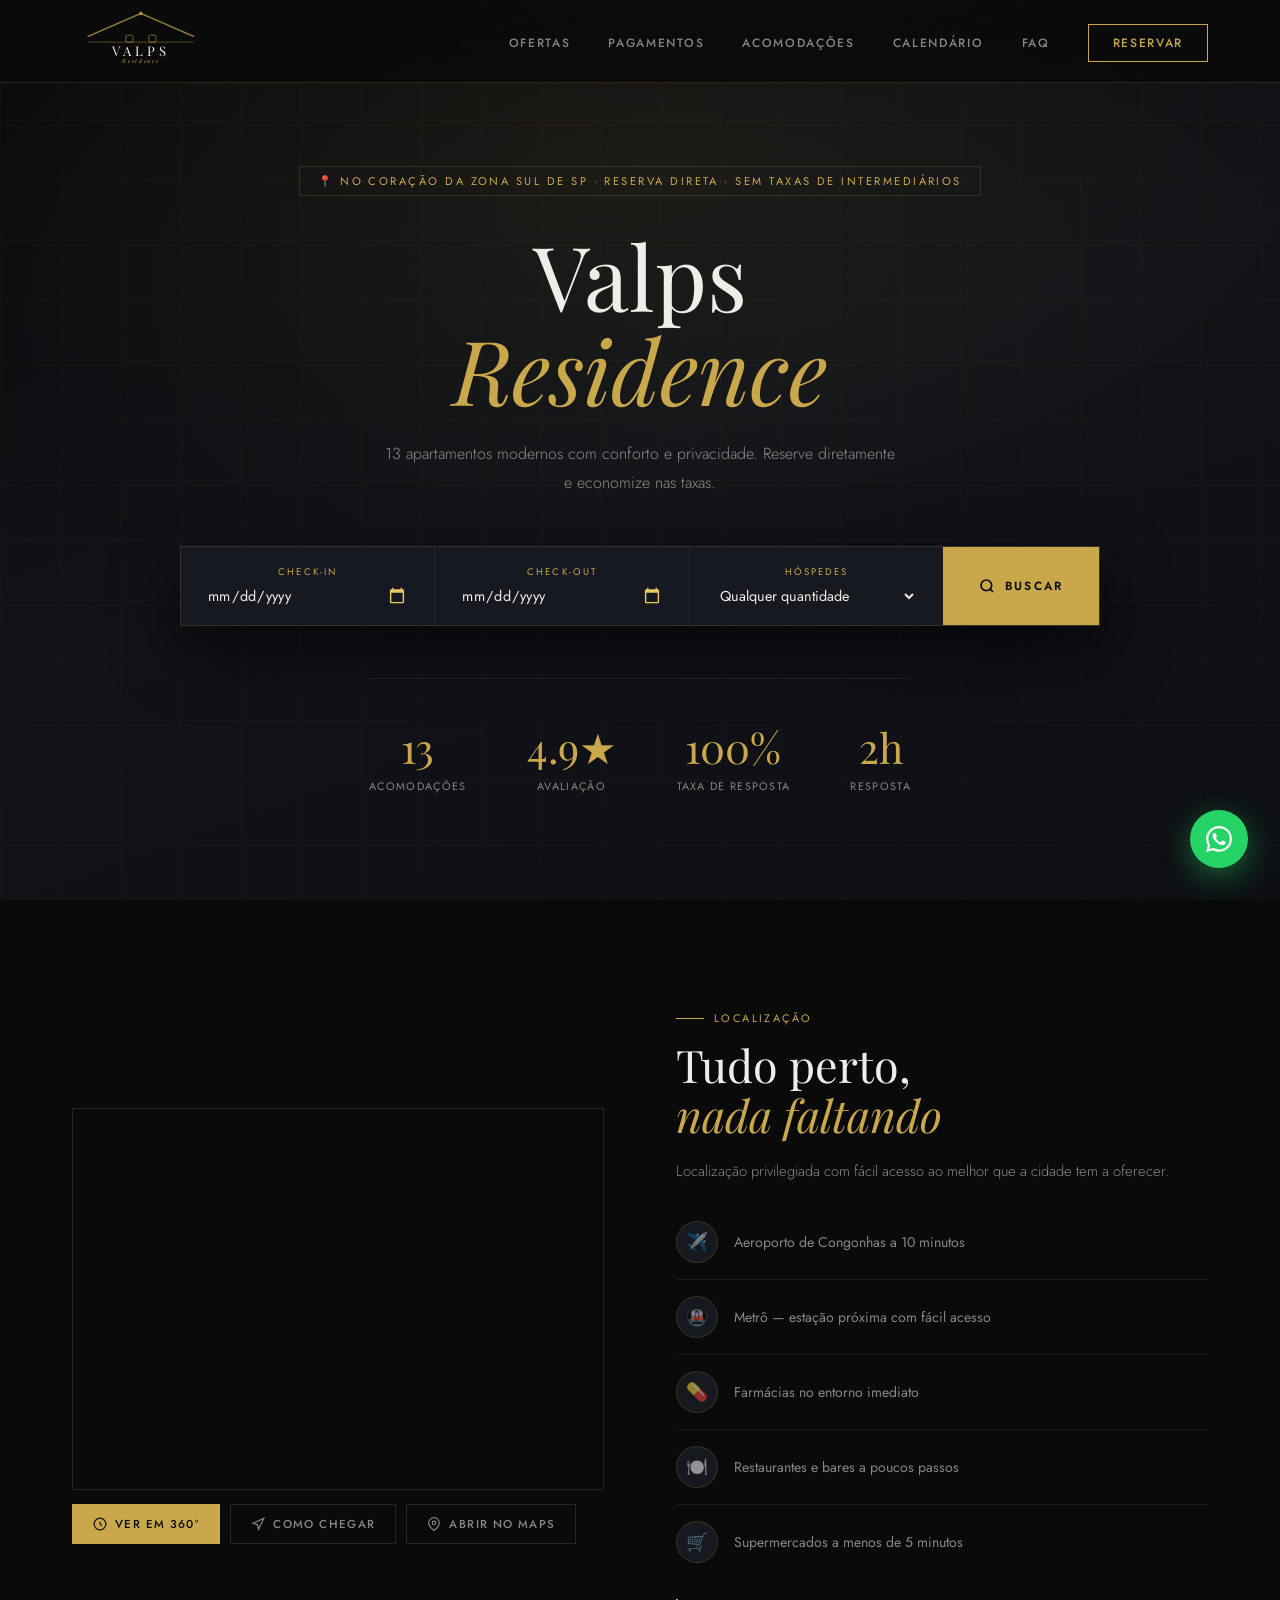
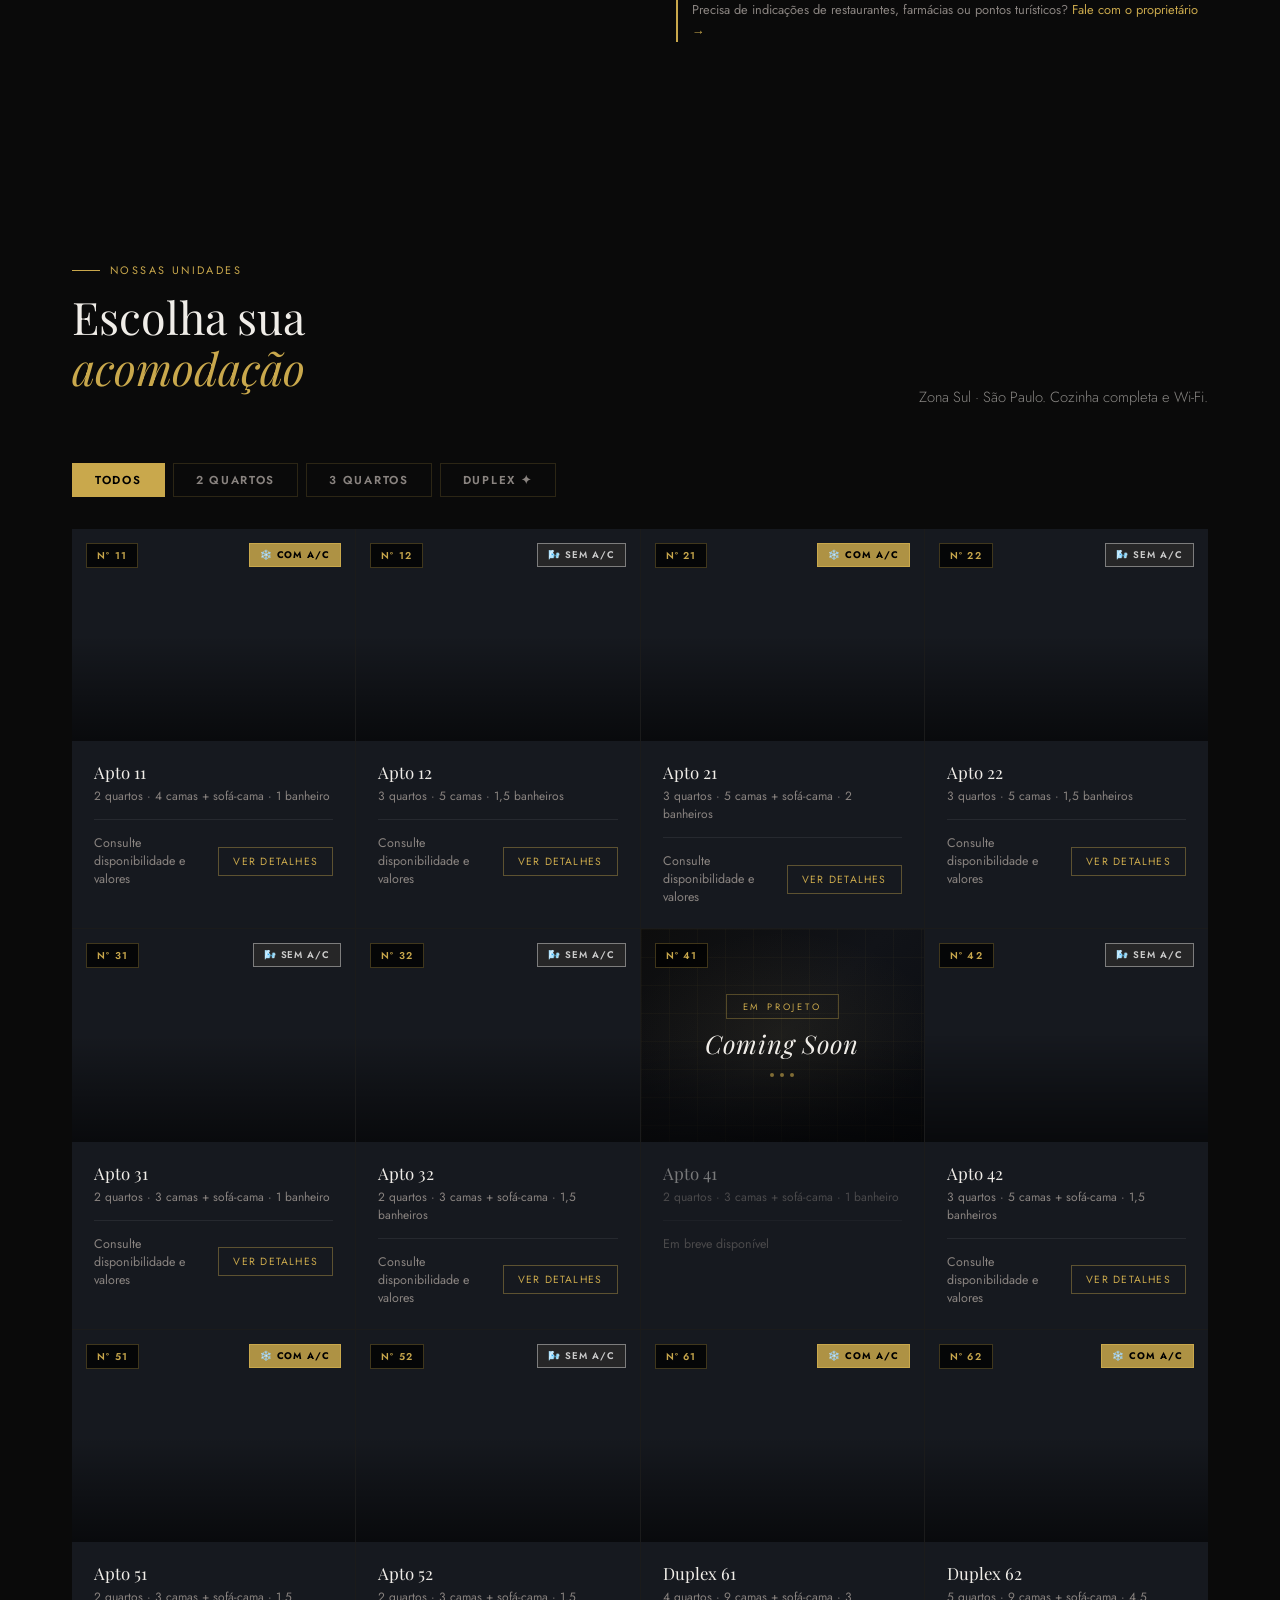
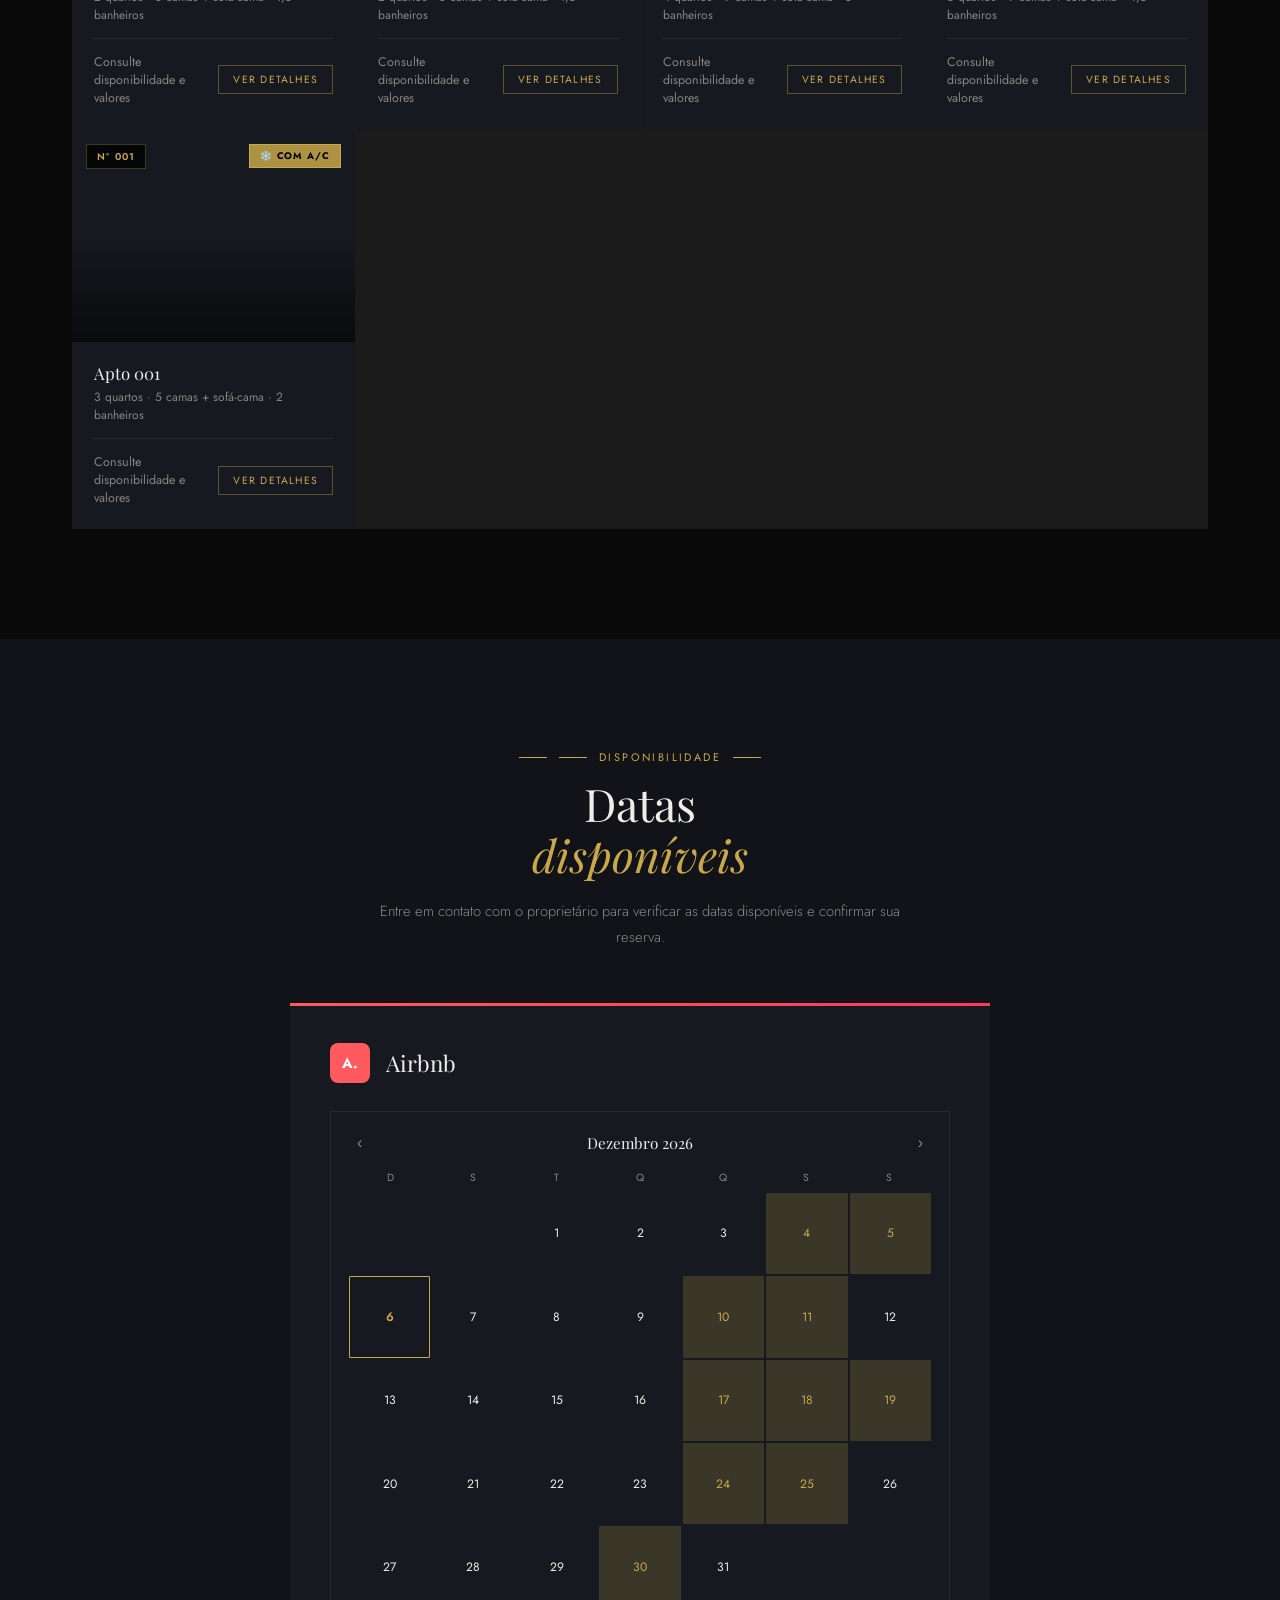
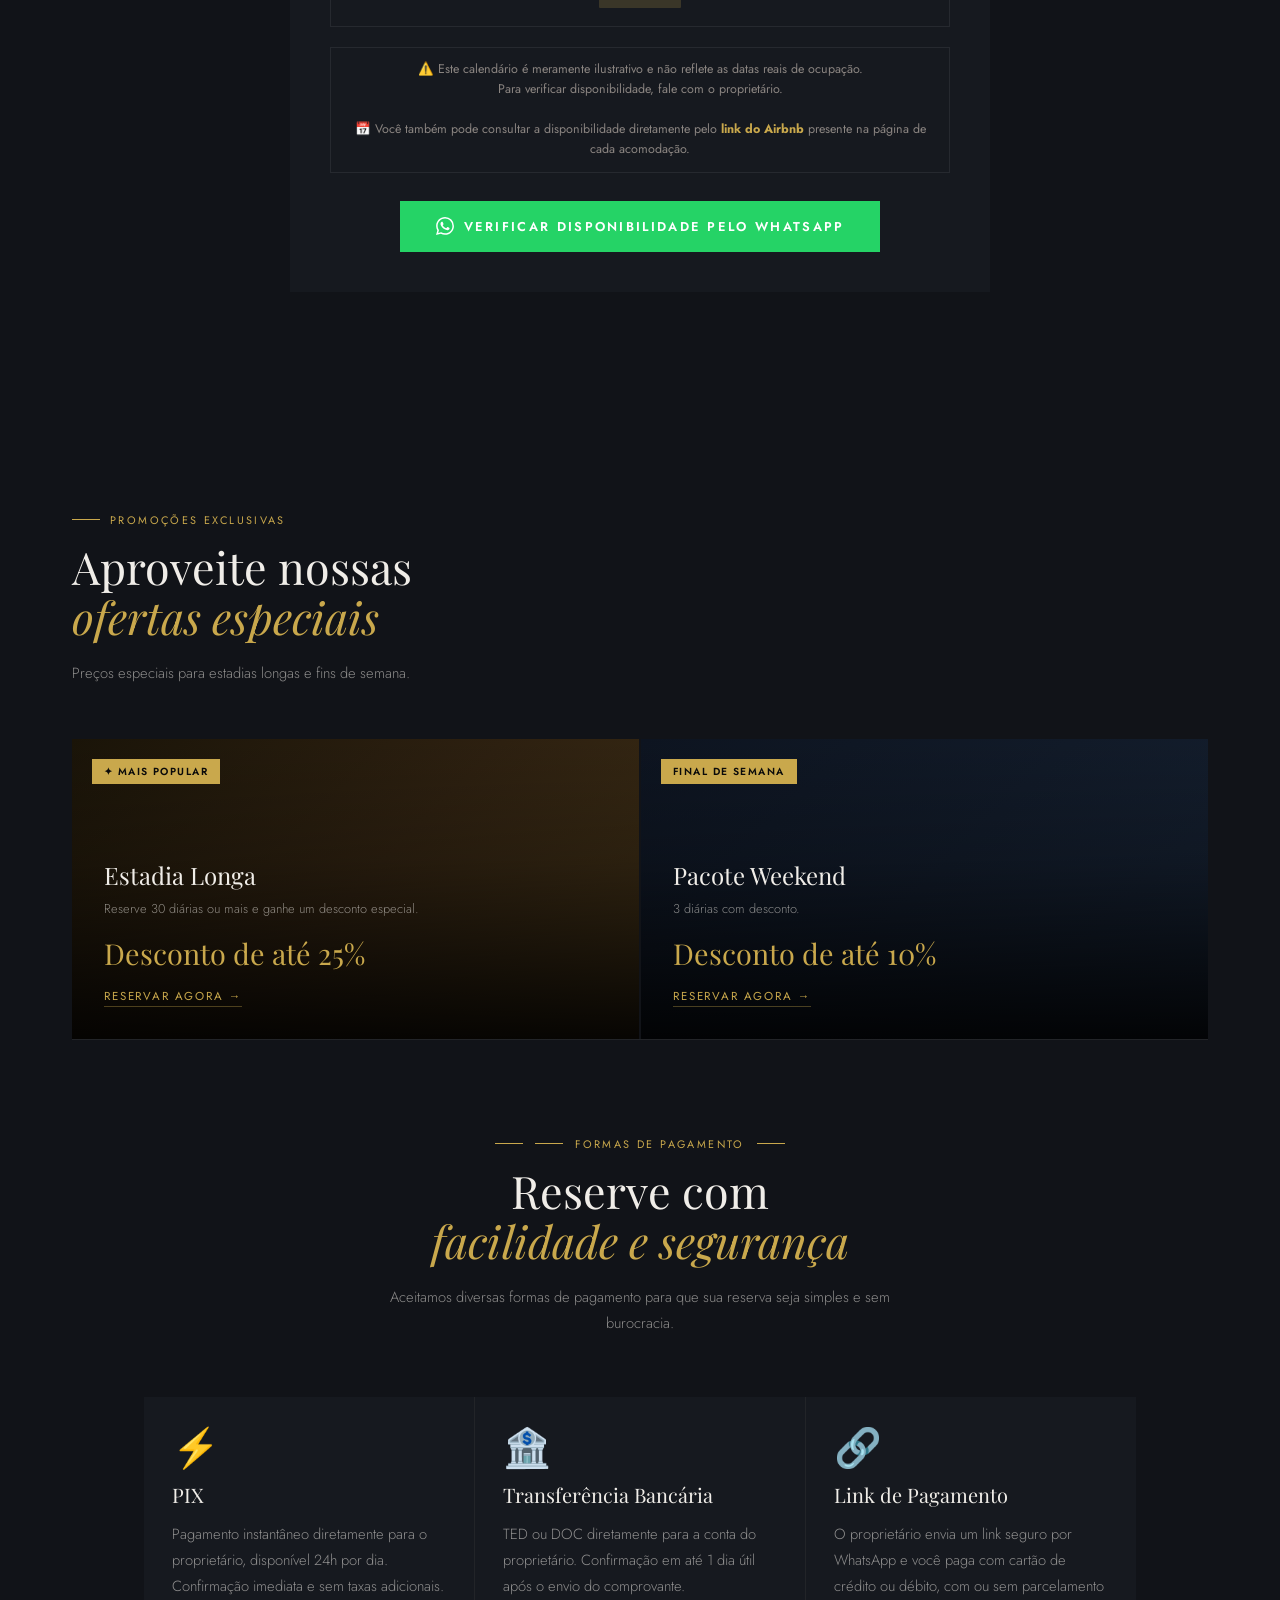
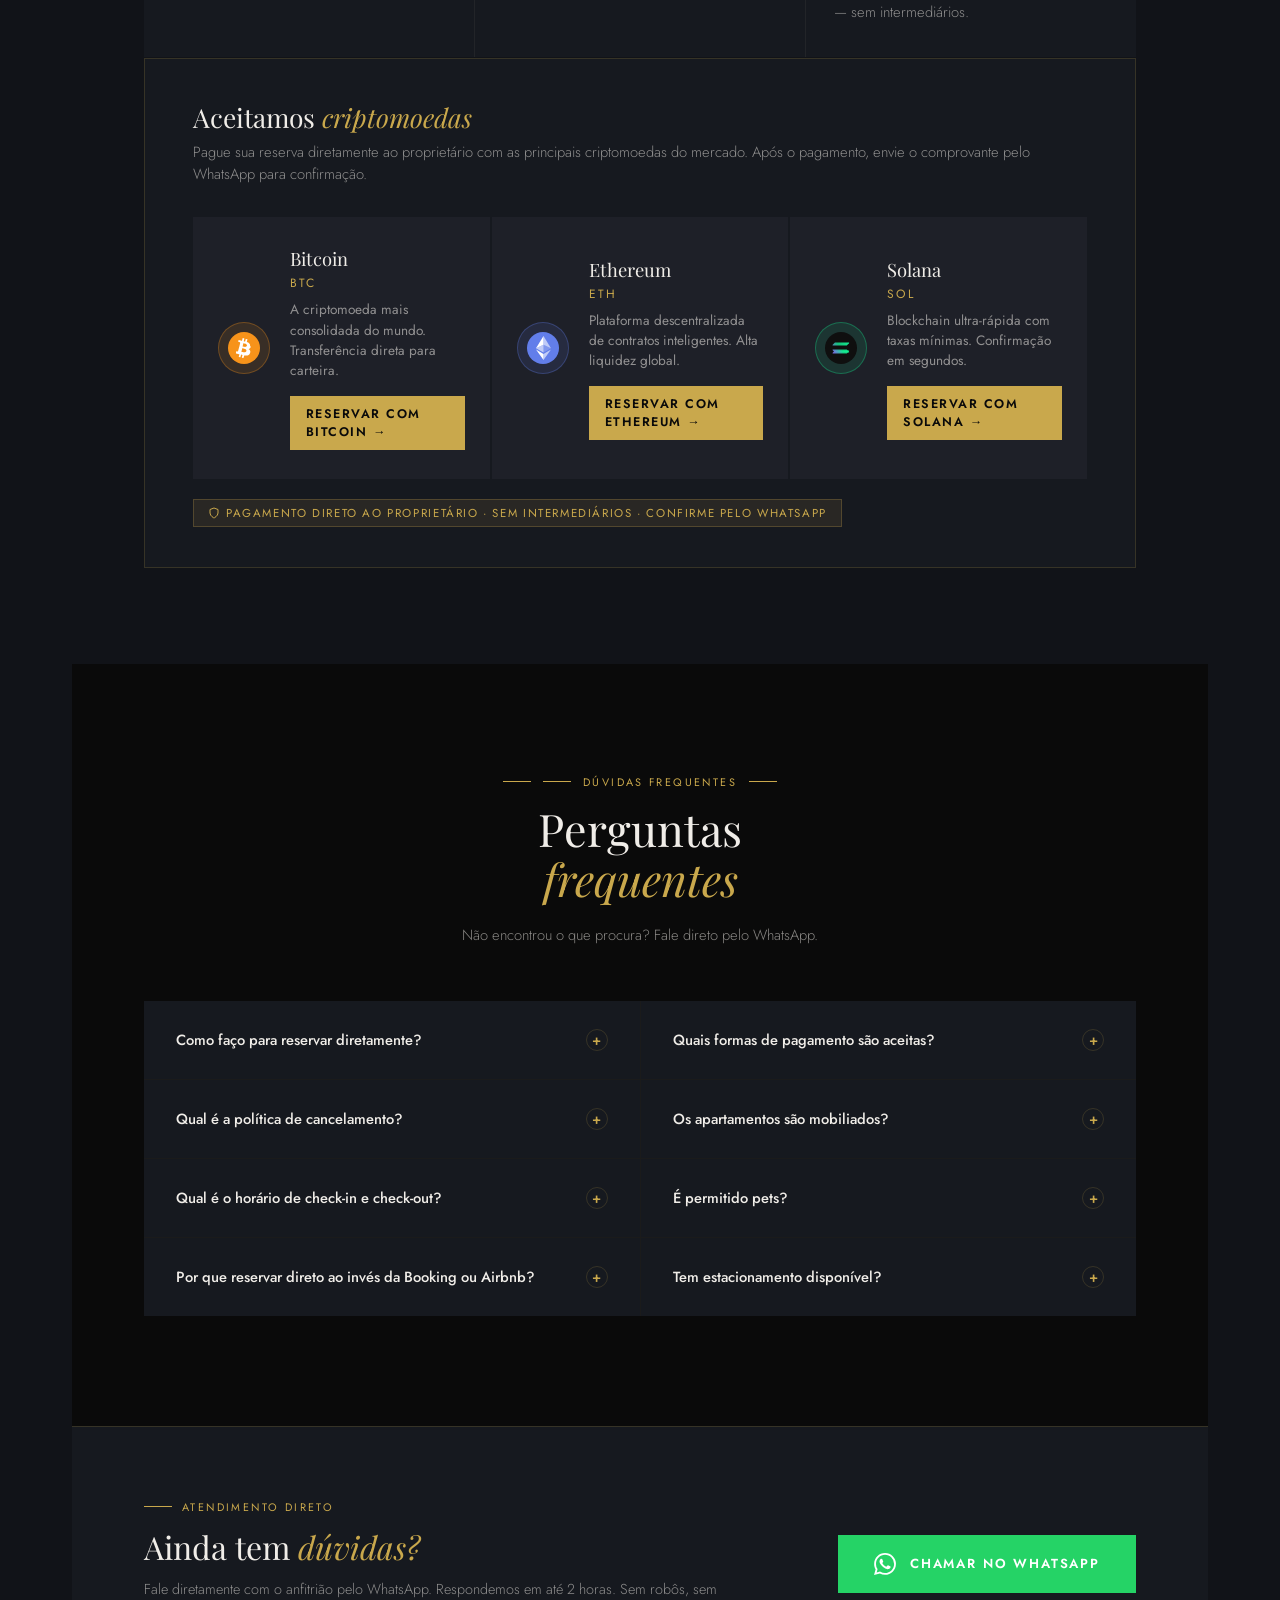
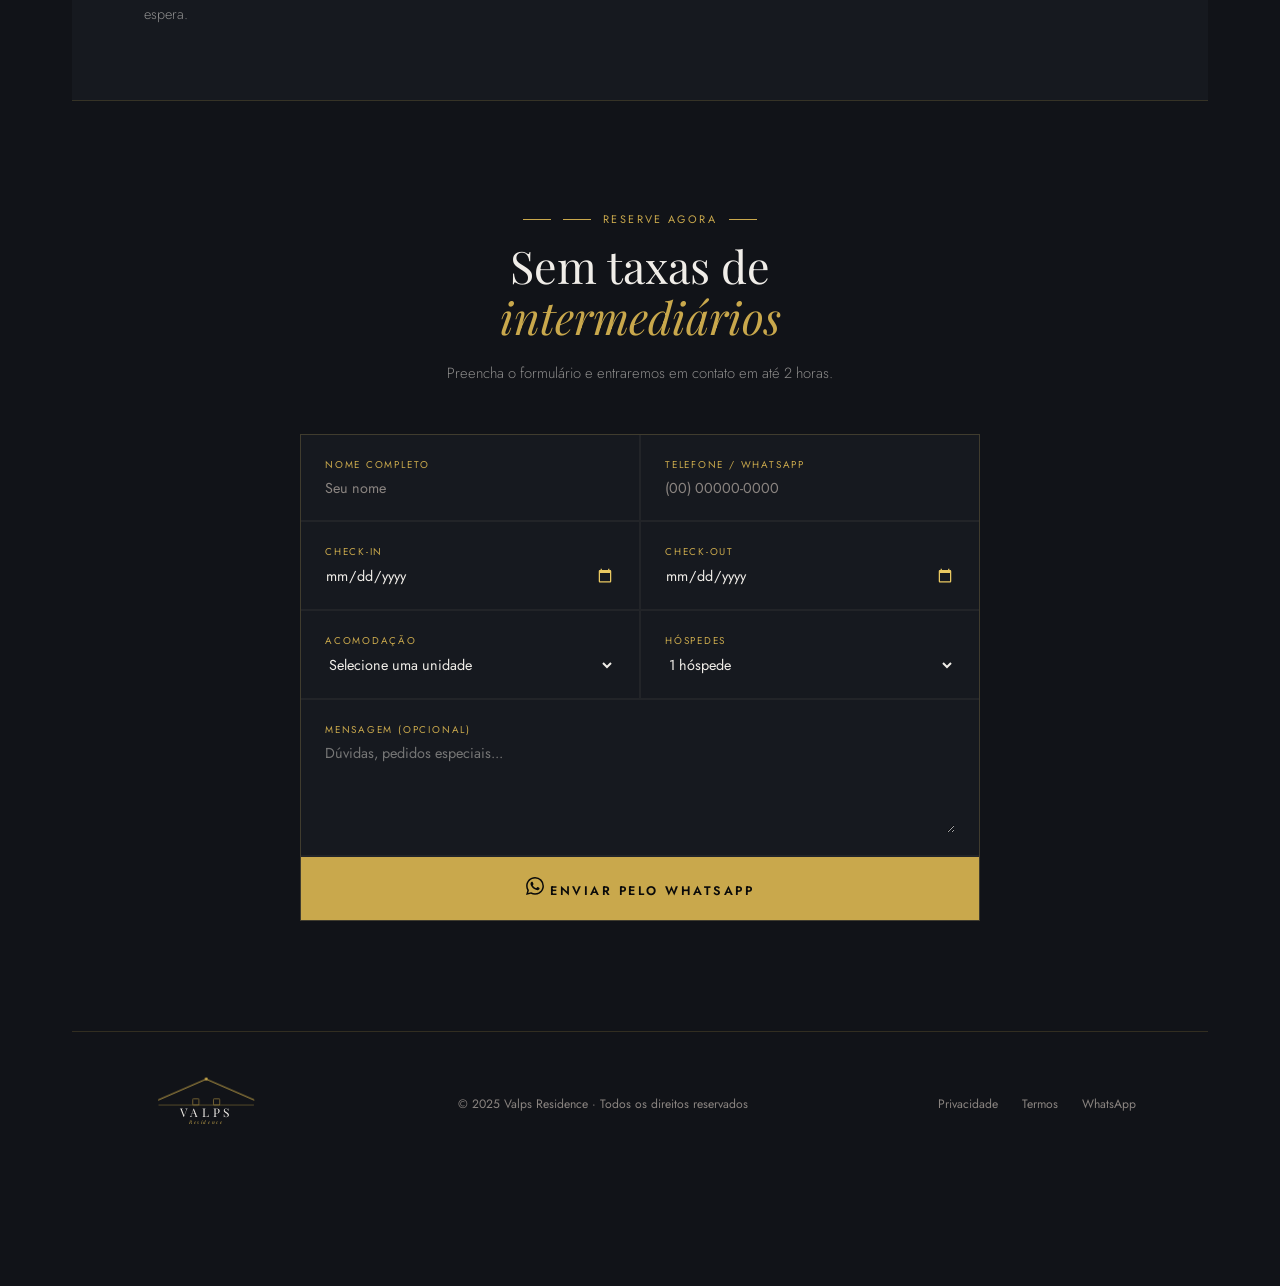
==== index.html @ a24cb66a "meios de pagamentos e cripto" ====
<!DOCTYPE html>
<html lang="pt-BR">
<head>
<meta charset="UTF-8">
<meta name="viewport" content="width=device-width, initial-scale=1.0">
<title>Valps Residence</title>
<link href="https://fonts.googleapis.com/css2?family=Playfair+Display:ital,wght@0,400;0,500;0,700;1,400;1,500&family=Jost:wght@300;400;500;600&display=swap" rel="stylesheet">
<link rel="stylesheet" href="style.css">
<style id="logo-anim">
@keyframes logoReveal {
  0%   { opacity:0; transform:translateY(-12px) scale(0.92); }
  65%  { opacity:1; transform:translateY(3px)   scale(1.01); }
  100% { opacity:1; transform:translateY(0)     scale(1);    }
}
@keyframes logoLineGrow {
  0%   { stroke-dashoffset:500; opacity:0; }
  20%  { opacity:1; }
  100% { stroke-dashoffset:0;   opacity:1; }
}
@keyframes logoFadeUp {
  0%   { opacity:0; transform:translateY(9px); }
  100% { opacity:1; transform:translateY(0);   }
}
.logo-svg-wrap {
  display:inline-flex;
  align-items:center;
  text-decoration:none;
  cursor:pointer;
  animation: logoReveal 0.85s cubic-bezier(0.22,1,0.36,1) both;
}
.logo-svg-wrap .logo-roof {
  animation: logoReveal 0.75s cubic-bezier(0.22,1,0.36,1) 0.08s both;
}
.logo-svg-wrap .logo-line {
  stroke-dasharray:500;
  animation: logoLineGrow 1s cubic-bezier(0.22,1,0.36,1) 0.22s both;
}
.logo-svg-wrap .logo-win {
  animation: logoFadeUp 0.55s ease 0.48s both;
}
.logo-svg-wrap .logo-text-main {
  animation: logoFadeUp 0.65s ease 0.55s both;
}
.logo-svg-wrap .logo-text-sub {
  animation: logoFadeUp 0.65s ease 0.72s both;
}
</style>

</head>
<body>

<!-- WA FLOAT -->
<a href="https://wa.me/5585999696377?text=Olá! Vim pelo site e gostaria de tirar dúvidas sobre o Valps Residence." class="wa-float" target="_blank">
  <svg width="26" height="26" viewBox="0 0 24 24" fill="white"><path d="M17.472 14.382c-.297-.149-1.758-.867-2.03-.967-.273-.099-.471-.148-.67.15-.197.297-.767.966-.94 1.164-.173.199-.347.223-.644.075-.297-.15-1.255-.463-2.39-1.475-.883-.788-1.48-1.761-1.653-2.059-.173-.297-.018-.458.13-.606.134-.133.298-.347.446-.52.149-.174.198-.298.298-.497.099-.198.05-.371-.025-.52-.075-.149-.669-1.612-.916-2.207-.242-.579-.487-.5-.669-.51-.173-.008-.371-.01-.57-.01-.198 0-.52.074-.792.372-.272.297-1.04 1.016-1.04 2.479 0 1.462 1.065 2.875 1.213 3.074.149.198 2.096 3.2 5.077 4.487.709.306 1.262.489 1.694.625.712.227 1.36.195 1.871.118.571-.085 1.758-.719 2.006-1.413.248-.694.248-1.289.173-1.413-.074-.124-.272-.198-.57-.347m-5.421 7.403h-.004a9.87 9.87 0 01-5.031-1.378l-.361-.214-3.741.982.998-3.648-.235-.374a9.86 9.86 0 01-1.51-5.26c.001-5.45 4.436-9.884 9.888-9.884 2.64 0 5.122 1.03 6.988 2.898a9.825 9.825 0 012.893 6.994c-.003 5.45-4.437 9.884-9.885 9.884m8.413-18.297A11.815 11.815 0 0012.05 0C5.495 0 .16 5.335.157 11.892c0 2.096.547 4.142 1.588 5.945L.057 24l6.305-1.654a11.882 11.882 0 005.683 1.448h.005c6.554 0 11.89-5.335 11.893-11.893a11.821 11.821 0 00-3.48-8.413z"/></svg>
</a>

<!-- NAVBAR -->
<nav id="navbar">
  <a class="logo-svg-wrap" onclick="goHome()">
  <svg viewBox="0 0 240 108" height="62" xmlns="http://www.w3.org/2000/svg" style="display:block;shape-rendering:geometricPrecision;text-rendering:optimizeLegibility;overflow:visible;">
    <path class="logo-roof" d="M28,46 L120,6 L212,46" fill="none" stroke="#C9A84C" stroke-width="1.8" stroke-linecap="round" stroke-linejoin="round"/>
    <circle class="logo-roof" cx="120" cy="6" r="2.8" fill="#C9A84C"/>
    <rect class="logo-win" x="94"  y="44" width="12" height="12" rx="1.5" fill="none" stroke="#C9A84C" stroke-width="1"/>
    <rect class="logo-win" x="134" y="44" width="12" height="12" rx="1.5" fill="none" stroke="#C9A84C" stroke-width="1"/>
    <line class="logo-line" x1="28" y1="56" x2="212" y2="56" stroke="#C9A84C" stroke-width="0.7"/>
    <text class="logo-text-main" x="120" y="80" text-anchor="middle" font-family="'Playfair Display',Georgia,serif" font-size="23" font-weight="400" fill="#F0EDE8" letter-spacing="7">VALPS</text>
    <text class="logo-text-sub" x="120" y="93" text-anchor="middle" font-family="'Playfair Display',Georgia,serif" font-size="9.5" font-style="italic" fill="#C9A84C" letter-spacing="3">Residence</text>
  </svg>
</a>
  <ul>
    <li><a onclick="goHome();scrollToSection('ofertas')">Ofertas</a></li>
    <li><a onclick="goHome();scrollToSection('pagamentos')">Pagamentos</a></li>
    <li><a onclick="goHome();scrollToSection('acomodacoes')">Acomodações</a></li>
    <li><a onclick="goHome();scrollToSection('calendario')">Calendário</a></li>
    <li><a onclick="goHome();scrollToSection('faq')">FAQ</a></li>
    <li><a onclick="goHome();scrollToSection('contato')" class="btn-nav">Reservar</a></li>
  </ul>
</nav>

<!-- ═══════════════════════════════════
     HOME PAGE
═══════════════════════════════════ -->
<div id="page-home" class="page active">

  <!-- HERO -->
  <section id="hero">
    <div class="hero-bg"></div>
    <div class="hero-content">
      <div class="hero-badge">📍 No coração da Zona Sul de SP · Reserva direta · Sem taxas de intermediários</div>
      <h1 class="hero-title">Valps<br><em>Residence</em></h1>
      <p class="hero-sub">13 apartamentos modernos com conforto e privacidade. Reserve diretamente e economize nas taxas.</p>
    </div>
    <div class="search-bar">
      <div class="search-field date-hint" style="position:relative;">
        <span class="search-label">Check-in</span>
        <input type="date" id="s-checkin" placeholder="Selecione a data">
      </div>
      <div class="search-field date-hint" style="position:relative;">
        <span class="search-label">Check-out</span>
        <input type="date" id="s-checkout" placeholder="Selecione a data">
      </div>
      <div class="search-field" style="border-right:none">
        <span class="search-label">Hóspedes</span>
        <select id="s-guests">
          <option value="">Qualquer quantidade</option>
          <option value="1">1 hóspede</option>
          <option value="2">2 hóspedes</option>
          <option value="3">3 hóspedes</option>
          <option value="4">4 hóspedes</option>
          <option value="5">5 hóspedes</option>
          <option value="6">6 hóspedes</option>
          <option value="7">7 hóspedes</option>
          <option value="8">8 hóspedes</option>
          <option value="9">9 hóspedes</option>
          <option value="10">10 hóspedes</option>
          <option value="11">11 hóspedes</option>
          <option value="12">12 hóspedes</option>
          <option value="13">13 hóspedes</option>
          <option value="14">14 hóspedes</option>
        </select>
      </div>
      <button class="search-btn" onclick="doSearch()">
        <svg width="16" height="16" fill="none" viewBox="0 0 24 24" stroke="currentColor" stroke-width="2.5"><circle cx="11" cy="11" r="8"/><line x1="21" y1="21" x2="16.65" y2="16.65"/></svg>
        <span>Buscar</span>
      </button>
    </div>
    <div class="hero-stats">
      <div><div class="stat-num">13</div><div class="stat-label">Acomodações</div></div>
      <div><div class="stat-num">4.9★</div><div class="stat-label">Avaliação</div></div>
      <div><div class="stat-num">100%</div><div class="stat-label">Taxa de resposta</div></div>
      <div><div class="stat-num">2h</div><div class="stat-label">Resposta</div></div>
    </div>
  </section>

  <div id="resultados">
    <span class="result-text"><span>Exibindo</span> <strong id="result-count">13</strong> <span>acomodações disponíveis</span> <span id="result-dates"></span></span>
    <span class="result-clear" onclick="clearSearch()">✕ Limpar filtros</span>
  </div>

  <!-- LOCALIZAÇÃO -->
  <section id="localizacao">
    <div class="local-grid">
      <div class="reveal">
        <div class="map-container">
          <iframe
            src="https://www.google.com/maps?q=-23.616923,-46.679839&z=17&output=embed"
            allowfullscreen
            loading="lazy"
            referrerpolicy="no-referrer-when-downgrade"
            title="Localização Valps Residence">
          </iframe>
        </div>
        <div class="map-actions">
          <a href="https://maps.app.goo.gl/XikVgN2Us3NKyxiA8" target="_blank" class="map-action-btn primary">
            <svg width="14" height="14" fill="none" viewBox="0 0 24 24" stroke="currentColor" stroke-width="2"><circle cx="12" cy="12" r="10"/><path d="M12 8v4l3 3"/></svg>
            <span>Ver em 360°</span>
          </a>
          <a href="https://www.google.com/maps/dir/?api=1&destination=-23.616923,-46.679839" target="_blank" class="map-action-btn">
            <svg width="14" height="14" fill="none" viewBox="0 0 24 24" stroke="currentColor" stroke-width="2"><polygon points="3 11 22 2 13 21 11 13 3 11"/></svg>
            <span>Como chegar</span>
          </a>
          <a href="https://maps.app.goo.gl/XikVgN2Us3NKyxiA8" target="_blank" class="map-action-btn">
            <svg width="14" height="14" fill="none" viewBox="0 0 24 24" stroke="currentColor" stroke-width="2"><path d="M21 10c0 7-9 13-9 13s-9-6-9-13a9 9 0 0118 0z"/><circle cx="12" cy="10" r="3"/></svg>
            <span>Abrir no Maps</span>
          </a>
        </div>
      </div>
      <div class="reveal reveal-delay-2">
        <div class="sec-tag">Localização</div>
        <h2 class="sec-title"><span>Tudo perto,</span><br><em>nada faltando</em></h2>
        <p class="sec-sub">Localização privilegiada com fácil acesso ao melhor que a cidade tem a oferecer.</p>
        <ul class="features-list">
          <li><div class="feat-icon">✈️</div> Aeroporto de Congonhas a 10 minutos</li>
          <li><div class="feat-icon">🚇</div> Metrô — estação próxima com fácil acesso</li>
          <li><div class="feat-icon">💊</div> Farmácias no entorno imediato</li>
          <li><div class="feat-icon">🍽️</div> Restaurantes e bares a poucos passos</li>
          <li><div class="feat-icon">🛒</div> Supermercados a menos de 5 minutos</li>
        </ul>
        <p style="font-size:0.8rem;color:var(--text-muted);margin-top:20px;border-left:2px solid var(--gold);padding-left:14px;line-height:1.7;">
          Precisa de indicações de restaurantes, farmácias ou pontos turísticos?
          <a href="https://wa.me/5585999696377?text=Olá! Gostaria de indicações sobre a região." target="_blank" style="color:var(--gold);text-decoration:none;">Fale com o proprietário →</a>
        </p>
      </div>
    </div>
  </section>

  <!-- ACOMODAÇÕES -->
  <section id="acomodacoes">
    <div class="sec-header reveal">
      <div>
        <div class="sec-tag">Nossas unidades</div>
        <h2 class="sec-title"><span>Escolha sua</span><br><em>acomodação</em></h2>
      </div>
      <p class="sec-sub">Zona Sul · São Paulo. Cozinha completa e Wi-Fi.</p>
    </div>
    <div class="filter-row reveal">
      <button class="filter-btn active" onclick="filterApts('all',this)">Todos</button>
      <button class="filter-btn" onclick="filterApts('2q',this)">2 Quartos</button>
      <button class="filter-btn" onclick="filterApts('3q',this)">3 Quartos</button>
      <button class="filter-btn" onclick="filterApts('duplex',this)">Duplex ✦</button>
    </div>
    <div class="apt-grid" id="apt-grid"></div>
  </section>

  <!-- CALENDÁRIO -->
  <section id="calendario">
    <div class="reveal" style="text-align:center;margin-bottom:52px;">
      <div class="sec-tag" style="justify-content:center;gap:12px;">
        <span style="width:28px;height:1px;background:var(--gold);display:inline-block"></span>
        Disponibilidade
        <span style="width:28px;height:1px;background:var(--gold);display:inline-block"></span>
      </div>
      <h2 class="sec-title"><span>Datas</span><br><em>disponíveis</em></h2>
      <p class="sec-sub" style="margin:0 auto;">Entre em contato com o proprietário para verificar as datas disponíveis e confirmar sua reserva.</p>
    </div>
    <div style="max-width:700px;margin:0 auto;">
      <div class="cal-card cal-airbnb reveal" style="max-width:100%;">
        <div class="cal-header"><div class="cal-logo cal-logo-airbnb">A.</div><div class="cal-title">Airbnb</div></div>
        <div class="cal-visual" id="cal-airbnb"></div>
        <p style="font-size:0.78rem;color:var(--text-muted);margin-top:20px;margin-bottom:28px;text-align:center;border:1px solid var(--border-soft);padding:12px 16px;line-height:1.6;">
          ⚠️ Este calendário é meramente ilustrativo e não reflete as datas reais de ocupação.<br>Para verificar disponibilidade, fale com o proprietário.<br><br>
          📅 Você também pode consultar a disponibilidade diretamente pelo <strong style="color:var(--gold)">link do Airbnb</strong> presente na página de cada acomodação.
        </p>
        <div style="text-align:center;">
          <a href="https://wa.me/5585999696377?text=Olá! Gostaria de verificar a disponibilidade de datas para reserva no Valps Residence." target="_blank" style="display:inline-flex;align-items:center;gap:10px;background:#25D366;color:#fff;padding:16px 36px;font-family:'Jost',sans-serif;font-size:0.8rem;font-weight:600;letter-spacing:0.18em;text-transform:uppercase;text-decoration:none;transition:background 0.2s;" onmouseover="this.style.background='#1ebe5d'" onmouseout="this.style.background='#25D366'">
            <svg width="18" height="18" viewBox="0 0 24 24" fill="currentColor"><path d="M17.472 14.382c-.297-.149-1.758-.867-2.03-.967-.273-.099-.471-.148-.67.15-.197.297-.767.966-.94 1.164-.173.199-.347.223-.644.075-.297-.15-1.255-.463-2.39-1.475-.883-.788-1.48-1.761-1.653-2.059-.173-.297-.018-.458.13-.606.134-.133.298-.347.446-.52.149-.174.198-.298.298-.497.099-.198.05-.371-.025-.52-.075-.149-.669-1.612-.916-2.207-.242-.579-.487-.5-.669-.51-.173-.008-.371-.01-.57-.01-.198 0-.52.074-.792.372-.272.297-1.04 1.016-1.04 2.479 0 1.462 1.065 2.875 1.213 3.074.149.198 2.096 3.2 5.077 4.487.709.306 1.262.489 1.694.625.712.227 1.36.195 1.871.118.571-.085 1.758-.719 2.006-1.413.248-.694.248-1.289.173-1.413-.074-.124-.272-.198-.57-.347m-5.421 7.403h-.004a9.87 9.87 0 01-5.031-1.378l-.361-.214-3.741.982.998-3.648-.235-.374a9.86 9.86 0 01-1.51-5.26c.001-5.45 4.436-9.884 9.888-9.884 2.64 0 5.122 1.03 6.988 2.898a9.825 9.825 0 012.893 6.994c-.003 5.45-4.437 9.884-9.885 9.884m8.413-18.297A11.815 11.815 0 0012.05 0C5.495 0 .16 5.335.157 11.892c0 2.096.547 4.142 1.588 5.945L.057 24l6.305-1.654a11.882 11.882 0 005.683 1.448h.005c6.554 0 11.89-5.335 11.893-11.893a11.821 11.821 0 00-3.48-8.413z"/></svg>
            Verificar disponibilidade pelo WhatsApp
          </a>
        </div>
      </div>
    </div>
  </section>

  <!-- OFERTAS -->
  <section id="ofertas">
    <div class="reveal">
      <div class="sec-tag">Promoções exclusivas</div>
      <h2 class="sec-title"><span>Aproveite nossas</span><br><em>ofertas especiais</em></h2>
      <p class="sec-sub">Preços especiais para estadias longas e fins de semana.</p>
    </div>
    <div class="ofertas-grid reveal">
      <div class="oferta-card">
        <div class="oferta-bg oferta-bg-1"></div>
        <span class="oferta-tag">✦ Mais popular</span>
        <div class="oferta-content">
          <h3 class="oferta-title">Estadia Longa</h3>
          <p class="oferta-desc">Reserve 30 diárias ou mais e ganhe um desconto especial.</p>
          <div class="oferta-price"><span class="amount">Desconto de até 25%</span></div>
          <span class="oferta-btn" onclick="scrollToSection('contato')">Reservar agora →</span>
        </div>
      </div>
      <div class="oferta-card">
        <div class="oferta-bg oferta-bg-2"></div>
        <span class="oferta-tag">Final de semana</span>
        <div class="oferta-content">
          <h3 class="oferta-title">Pacote Weekend</h3>
          <p class="oferta-desc">3 diárias com desconto.</p>
          <div class="oferta-price"><span class="amount">Desconto de até 10%</span></div>
          <span class="oferta-btn" onclick="scrollToSection('contato')">Reservar agora →</span>
        </div>
      </div>
    </div>

  <!-- FORMAS DE PAGAMENTO -->
  <section id="pagamentos">
    <div class="pagamentos-header reveal">
      <div class="sec-tag" style="justify-content:center;gap:12px;">
        <span style="width:28px;height:1px;background:var(--gold);display:inline-block"></span>
        Formas de pagamento
        <span style="width:28px;height:1px;background:var(--gold);display:inline-block"></span>
      </div>
      <h2 class="sec-title" style="text-align:center;">Reserve com<br><em>facilidade e segurança</em></h2>
      <p class="sec-sub" style="text-align:center;margin:0 auto;">Aceitamos diversas formas de pagamento para que sua reserva seja simples e sem burocracia.</p>
    </div>

    <!-- Grid das formas tradicionais -->
    <div class="pagamentos-grid reveal">
      <div class="pagamento-card">
        <div class="pagamento-icon">⚡</div>
        <div class="pagamento-title">PIX</div>
        <div class="pagamento-desc">Pagamento instantâneo diretamente para o proprietário, disponível 24h por dia. Confirmação imediata e sem taxas adicionais.</div>
      </div>
      <div class="pagamento-card">
        <div class="pagamento-icon">🏦</div>
        <div class="pagamento-title">Transferência Bancária</div>
        <div class="pagamento-desc">TED ou DOC diretamente para a conta do proprietário. Confirmação em até 1 dia útil após o envio do comprovante.</div>
      </div>
      <div class="pagamento-card">
        <div class="pagamento-icon">🔗</div>
        <div class="pagamento-title">Link de Pagamento</div>
        <div class="pagamento-desc">O proprietário envia um link seguro por WhatsApp e você paga com cartão de crédito ou débito, com ou sem parcelamento — sem intermediários.</div>
      </div>
    </div>

    <!-- Cripto section -->
    <div class="cripto-section reveal">
      <div class="cripto-header">
        <div class="cripto-title">Aceitamos <em>criptomoedas</em></div>
        <div class="cripto-subtitle">Pague sua reserva diretamente ao proprietário com as principais criptomoedas do mercado. Após o pagamento, envie o comprovante pelo WhatsApp para confirmação.</div>
      </div>
      <div class="cripto-grid">

        <!-- Bitcoin -->
        <div class="cripto-card">
          <div class="cripto-logo" style="background:rgba(247,147,26,0.12);border:1px solid rgba(247,147,26,0.3);">
            <svg viewBox="0 0 32 32" fill="none" xmlns="http://www.w3.org/2000/svg">
              <circle cx="16" cy="16" r="16" fill="#F7931A"/>
              <path d="M22.1 13.8c.3-2-1.2-3.1-3.3-3.8l.7-2.7-1.7-.4-.7 2.6c-.4-.1-.9-.2-1.4-.3l.7-2.7-1.7-.4-.7 2.7c-.4-.1-.7-.2-1.1-.3v0l-2.3-.6-.4 1.8s1.2.3 1.2.3c.7.2.8.7.8 1l-.8 3.3c0 .1.1.1.1.2-.1 0-.1 0-.2-.1l-1.2 4.7c-.1.2-.3.6-.9.4 0 .1-1.2-.3-1.2-.3L8 21.4l2.2.5c.4.1.8.2 1.2.3l-.7 2.7 1.7.4.7-2.7c.5.1 1 .3 1.4.4l-.7 2.7 1.7.4.7-2.7c2.9.5 5 .3 5.9-2.3.7-2-.1-3.2-1.5-3.9 1.1-.3 1.9-1 2.1-2.4zm-3.7 5.2c-.5 2-3.9 1-5 .7l.9-3.5c1.1.3 4.7.8 4.1 2.8zm.5-5.2c-.5 1.8-3.4.9-4.3.7l.8-3.2c.9.2 3.9.6 3.5 2.5z" fill="white"/>
            </svg>
          </div>
          <div class="cripto-info">
            <div class="cripto-name">Bitcoin</div>
            <div class="cripto-ticker">BTC</div>
            <div class="cripto-note">A criptomoeda mais consolidada do mundo. Transferência direta para carteira.</div>
            <a href="https://wa.me/5585999696377?text=Ol%C3%A1%21%20Tenho%20interesse%20em%20realizar%20uma%20reserva%20no%20Valps%20Residence%20com%20pagamento%20em%20%2ABitcoin%20%28BTC%29%2A.%0A%0APoderia%20me%20informar%20o%20endere%C3%A7o%20da%20carteira%20e%20os%20pr%C3%B3ximos%20passos%20para%20confirmar%20a%20reserva%3F" target="_blank" class="cripto-btn">Reservar com Bitcoin →</a>
          </div>
        </div>

        <!-- Ethereum -->
        <div class="cripto-card">
          <div class="cripto-logo" style="background:rgba(98,126,234,0.12);border:1px solid rgba(98,126,234,0.3);">
            <svg viewBox="0 0 32 32" fill="none" xmlns="http://www.w3.org/2000/svg">
              <circle cx="16" cy="16" r="16" fill="#627EEA"/>
              <path d="M16.498 4v8.87l7.497 3.35L16.498 4z" fill="white" fill-opacity="0.6"/>
              <path d="M16.498 4L9 16.22l7.498-3.35V4z" fill="white"/>
              <path d="M16.498 21.968v6.027L24 17.616l-7.502 4.352z" fill="white" fill-opacity="0.6"/>
              <path d="M16.498 27.995v-6.028L9 17.616l7.498 10.379z" fill="white"/>
              <path d="M16.498 20.573l7.497-4.353-7.497-3.348v7.701z" fill="white" fill-opacity="0.2"/>
              <path d="M9 16.22l7.498 4.353v-7.701L9 16.22z" fill="white" fill-opacity="0.6"/>
            </svg>
          </div>
          <div class="cripto-info">
            <div class="cripto-name">Ethereum</div>
            <div class="cripto-ticker">ETH</div>
            <div class="cripto-note">Plataforma descentralizada de contratos inteligentes. Alta liquidez global.</div>
            <a href="https://wa.me/5585999696377?text=Ol%C3%A1%21%20Tenho%20interesse%20em%20realizar%20uma%20reserva%20no%20Valps%20Residence%20com%20pagamento%20em%20%2AEthereum%20%28ETH%29%2A.%0A%0APoderia%20me%20informar%20o%20endere%C3%A7o%20da%20carteira%20e%20os%20pr%C3%B3ximos%20passos%20para%20confirmar%20a%20reserva%3F" target="_blank" class="cripto-btn">Reservar com Ethereum →</a>
          </div>
        </div>

        <!-- Solana -->
        <div class="cripto-card">
          <div class="cripto-logo" style="background:rgba(20,241,149,0.1);border:1px solid rgba(20,241,149,0.3);">
            <svg viewBox="0 0 32 32" fill="none" xmlns="http://www.w3.org/2000/svg">
              <circle cx="16" cy="16" r="16" fill="#0F0F0F"/>
              <defs>
                <linearGradient id="sol1" x1="6" y1="22" x2="26" y2="10" gradientUnits="userSpaceOnUse">
                  <stop offset="0%" stop-color="#9945FF"/>
                  <stop offset="50%" stop-color="#14F195" stop-opacity="0.8"/>
                  <stop offset="100%" stop-color="#14F195"/>
                </linearGradient>
              </defs>
              <path d="M8 21.5h13.5c.2 0 .4-.1.5-.2l2-2c.3-.3.1-.8-.3-.8H10.2c-.2 0-.4.1-.5.2l-2 2c-.3.3-.1.8.3.8z" fill="url(#sol1)"/>
              <path d="M8 13.5h13.5c.2 0 .4-.1.5-.2l2-2c.3-.3.1-.8-.3-.8H10.2c-.2 0-.4.1-.5.2l-2 2c-.3.3-.1.8.3.8z" fill="url(#sol1)"/>
              <path d="M21.5 17.5H8c-.4 0-.6.5-.3.8l2 2c.1.1.3.2.5.2h13.5c.4 0 .6-.5.3-.8l-2-2c-.1-.1-.3-.2-.5-.2z" fill="url(#sol1)"/>
            </svg>
          </div>
          <div class="cripto-info">
            <div class="cripto-name">Solana</div>
            <div class="cripto-ticker">SOL</div>
            <div class="cripto-note">Blockchain ultra-rápida com taxas mínimas. Confirmação em segundos.</div>
            <a href="https://wa.me/5585999696377?text=Ol%C3%A1%21%20Tenho%20interesse%20em%20realizar%20uma%20reserva%20no%20Valps%20Residence%20com%20pagamento%20em%20%2ASolana%20%28SOL%29%2A.%0A%0APoderia%20me%20informar%20o%20endere%C3%A7o%20da%20carteira%20e%20os%20pr%C3%B3ximos%20passos%20para%20confirmar%20a%20reserva%3F" target="_blank" class="cripto-btn">Reservar com Solana →</a>
          </div>
        </div>

      </div>
      <div class="cripto-badge">
        <svg width="12" height="12" fill="none" viewBox="0 0 24 24" stroke="var(--gold)" stroke-width="2"><path d="M12 22s8-4 8-10V5l-8-3-8 3v7c0 6 8 10 8 10z"/></svg>
        Pagamento direto ao proprietário · Sem intermediários · Confirme pelo WhatsApp
      </div>
    </div>
  </section>

  <!-- FAQ -->
  <section id="faq">
    <div class="reveal" style="text-align:center">
      <div class="sec-tag" style="justify-content:center;gap:12px">
        <span style="width:28px;height:1px;background:var(--gold);display:inline-block"></span>
        <span>Dúvidas frequentes</span>
        <span style="width:28px;height:1px;background:var(--gold);display:inline-block"></span>
      </div>
      <h2 class="sec-title"><span>Perguntas</span><br><em>frequentes</em></h2>
      <p class="sec-sub" style="margin:0 auto 52px">Não encontrou o que procura? Fale direto pelo WhatsApp.</p>
    </div>
    <div class="faq-grid reveal">
      <div class="faq-item" onclick="toggleFaq(this)">
        <div class="faq-q"><span>Como faço para reservar diretamente?</span> <span class="faq-icon">+</span></div>
        <div class="faq-a">Preencha o formulário de reserva nesta página ou entre em contato pelo WhatsApp. Respondemos em até 2 horas para confirmar a disponibilidade e enviar as instruções de pagamento.</div>
      </div>
      <div class="faq-item" onclick="toggleFaq(this)">
        <div class="faq-q"><span>Quais formas de pagamento são aceitas?</span> <span class="faq-icon">+</span></div>
        <div class="faq-a">Aceitamos PIX, Transferência Bancária e Link de pagamento solicitando ao proprietário. Reservas diretas não têm taxas de serviço adicionais.</div>
      </div>
      <div class="faq-item" onclick="toggleFaq(this)">
        <div class="faq-q"><span>Qual é a política de cancelamento?</span> <span class="faq-icon">+</span></div>
        <div class="faq-a">Cancelamentos com mais de 30 dias: reembolso integral. Até 15 dias: reembolso de 50%. Após isso, sem reembolso.</div>
      </div>
      <div class="faq-item" onclick="toggleFaq(this)">
        <div class="faq-q"><span>Os apartamentos são mobiliados?</span> <span class="faq-icon">+</span></div>
        <div class="faq-a">Sim! Todas as unidades são completamente mobiliadas com cozinha equipada, utensílios, roupa de cama, toalhas, Wi-Fi e TV. Você só precisa chegar com a mala.</div>
      </div>
      <div class="faq-item" onclick="toggleFaq(this)">
        <div class="faq-q"><span>Qual é o horário de check-in e check-out?</span> <span class="faq-icon">+</span></div>
        <div class="faq-a">Check-in a partir das 14h e check-out até as 10h da manhã. Early check-in e late check-out podem ser solicitados mediante disponibilidade.</div>
      </div>
      <div class="faq-item" onclick="toggleFaq(this)">
        <div class="faq-q"><span>É permitido pets?</span> <span class="faq-icon">+</span></div>
        <div class="faq-a">Aceitamos pets de pequeno porte (até 10kg) com consulta prévia e taxa de limpeza de R$ 180. Informe na solicitação de reserva.</div>
      </div>
      <div class="faq-item" onclick="toggleFaq(this)">
        <div class="faq-q"><span>Por que reservar direto ao invés da Booking ou Airbnb?</span> <span class="faq-icon">+</span></div>
        <div class="faq-a">Reservando diretamente você economiza entre 10% e 20% em taxas de serviço. Além disso, tem atendimento personalizado e direto com o anfitrião.</div>
      </div>
      <div class="faq-item" onclick="toggleFaq(this)">
        <div class="faq-q"><span>Tem estacionamento disponível?</span> <span class="faq-icon">+</span></div>
        <div class="faq-a">Sim, há vagas rotativas para todos os apartamentos.</div>
      </div>
    </div>
  </section>

  <!-- WHATSAPP SECTION -->
  <div id="whatsapp">
    <div class="wa-left reveal">
      <div class="sec-tag">Atendimento direto</div>
      <h2 class="sec-title"><span>Ainda tem </span><em>dúvidas?</em></h2>
      <p>Fale diretamente com o anfitrião pelo WhatsApp. Respondemos em até 2 horas. Sem robôs, sem espera.</p>
    </div>
    <a href="https://wa.me/5585999696377?text=Olá! Vim pelo site e gostaria de tirar dúvidas sobre o Valps Residence." class="wa-btn reveal reveal-delay-2" target="_blank">
      <svg width="22" height="22" viewBox="0 0 24 24" fill="white"><path d="M17.472 14.382c-.297-.149-1.758-.867-2.03-.967-.273-.099-.471-.148-.67.15-.197.297-.767.966-.94 1.164-.173.199-.347.223-.644.075-.297-.15-1.255-.463-2.39-1.475-.883-.788-1.48-1.761-1.653-2.059-.173-.297-.018-.458.13-.606.134-.133.298-.347.446-.52.149-.174.198-.298.298-.497.099-.198.05-.371-.025-.52-.075-.149-.669-1.612-.916-2.207-.242-.579-.487-.5-.669-.51-.173-.008-.371-.01-.57-.01-.198 0-.52.074-.792.372-.272.297-1.04 1.016-1.04 2.479 0 1.462 1.065 2.875 1.213 3.074.149.198 2.096 3.2 5.077 4.487.709.306 1.262.489 1.694.625.712.227 1.36.195 1.871.118.571-.085 1.758-.719 2.006-1.413.248-.694.248-1.289.173-1.413-.074-.124-.272-.198-.57-.347m-5.421 7.403h-.004a9.87 9.87 0 01-5.031-1.378l-.361-.214-3.741.982.998-3.648-.235-.374a9.86 9.86 0 01-1.51-5.26c.001-5.45 4.436-9.884 9.888-9.884 2.64 0 5.122 1.03 6.988 2.898a9.825 9.825 0 012.893 6.994c-.003 5.45-4.437 9.884-9.885 9.884m8.413-18.297A11.815 11.815 0 0012.05 0C5.495 0 .16 5.335.157 11.892c0 2.096.547 4.142 1.588 5.945L.057 24l6.305-1.654a11.882 11.882 0 005.683 1.448h.005c6.554 0 11.89-5.335 11.893-11.893a11.821 11.821 0 00-3.48-8.413z"/></svg>
      <span>Chamar no WhatsApp</span>
    </a>
  </div>

  <!-- CONTATO -->
  <section id="contato">
    <div style="text-align:center;margin-bottom:48px">
      <div class="sec-tag reveal" style="justify-content:center;gap:12px">
        <span style="width:28px;height:1px;background:var(--gold);display:inline-block"></span><span>Reserve agora</span><span style="width:28px;height:1px;background:var(--gold);display:inline-block"></span>
      </div>
      <h2 class="sec-title reveal"><span>Sem taxas de</span><br><em>intermediários</em></h2>
      <p class="sec-sub reveal" style="margin:0 auto">Preencha o formulário e entraremos em contato em até 2 horas.</p>
    </div>
    <form class="contato-form reveal" onsubmit="handleContactSubmit(event)">
      <div class="form-group"><label>Nome completo</label><input type="text" id="c-nome" placeholder="Seu nome" required></div>
      <div class="form-group"><label>Telefone / WhatsApp</label><input type="tel" id="c-tel" placeholder="(00) 00000-0000"></div>
      <div class="form-group"><label>Check-in</label><input type="date" id="c-checkin"></div>
      <div class="form-group"><label>Check-out</label><input type="date" id="c-checkout"></div>
      <div class="form-group"><label>Acomodação</label>
        <select id="contato-apt">
          <option value="">Selecione uma unidade</option>
          <option>Apto 11</option>
          <option>Apto 12</option>
          <option>Apto 21</option>
          <option>Apto 22</option>
          <option>Apto 31</option>
          <option>Apto 32</option>
          <option>Apto 41</option>
          <option>Apto 42</option>
          <option>Apto 51</option>
          <option>Apto 52</option>
          <option>Duplex 61</option>
          <option>Duplex 62</option>
          <option>Apto 001</option>
        </select>
      </div>
      <div class="form-group"><label>Hóspedes</label>
        <select id="c-guests"><option>1 hóspede</option><option>2 hóspedes</option><option>3 hóspedes</option><option>4 hóspedes</option><option>5 hóspedes</option><option>6 hóspedes</option><option>7 hóspedes</option><option>8 hóspedes</option><option>9 hóspedes</option><option>10 hóspedes</option><option>11 hóspedes</option><option>12 hóspedes</option><option>13 hóspedes</option><option>14 hóspedes</option></select>
      </div>
      <div class="form-group full"><label>Mensagem (opcional)</label><textarea id="c-msg" placeholder="Dúvidas, pedidos especiais..."></textarea></div>
      <button type="submit" class="form-submit">
        <svg width="18" height="18" viewBox="0 0 24 24" fill="currentColor" style="flex-shrink:0"><path d="M17.472 14.382c-.297-.149-1.758-.867-2.03-.967-.273-.099-.471-.148-.67.15-.197.297-.767.966-.94 1.164-.173.199-.347.223-.644.075-.297-.15-1.255-.463-2.39-1.475-.883-.788-1.48-1.761-1.653-2.059-.173-.297-.018-.458.13-.606.134-.133.298-.347.446-.52.149-.174.198-.298.298-.497.099-.198.05-.371-.025-.52-.075-.149-.669-1.612-.916-2.207-.242-.579-.487-.5-.669-.51-.173-.008-.371-.01-.57-.01-.198 0-.52.074-.792.372-.272.297-1.04 1.016-1.04 2.479 0 1.462 1.065 2.875 1.213 3.074.149.198 2.096 3.2 5.077 4.487.709.306 1.262.489 1.694.625.712.227 1.36.195 1.871.118.571-.085 1.758-.719 2.006-1.413.248-.694.248-1.289.173-1.413-.074-.124-.272-.198-.57-.347m-5.421 7.403h-.004a9.87 9.87 0 01-5.031-1.378l-.361-.214-3.741.982.998-3.648-.235-.374a9.86 9.86 0 01-1.51-5.26c.001-5.45 4.436-9.884 9.888-9.884 2.64 0 5.122 1.03 6.988 2.898a9.825 9.825 0 012.893 6.994c-.003 5.45-4.437 9.884-9.885 9.884m8.413-18.297A11.815 11.815 0 0012.05 0C5.495 0 .16 5.335.157 11.892c0 2.096.547 4.142 1.588 5.945L.057 24l6.305-1.654a11.882 11.882 0 005.683 1.448h.005c6.554 0 11.89-5.335 11.893-11.893a11.821 11.821 0 00-3.48-8.413z"/></svg>
        Enviar pelo WhatsApp
      </button>
    </form>
  </section>

  <footer>
    <a class="logo-svg-wrap" onclick="goHome()" style="cursor:pointer;">
  <svg viewBox="0 0 240 108" height="56" xmlns="http://www.w3.org/2000/svg" style="display:block;shape-rendering:geometricPrecision;text-rendering:optimizeLegibility;overflow:visible;">
    <path class="logo-roof" d="M28,46 L120,6 L212,46" fill="none" stroke="#C9A84C" stroke-width="1.8" stroke-linecap="round" stroke-linejoin="round"/>
    <circle class="logo-roof" cx="120" cy="6" r="2.8" fill="#C9A84C"/>
    <rect class="logo-win" x="94"  y="44" width="12" height="12" rx="1.5" fill="none" stroke="#C9A84C" stroke-width="1"/>
    <rect class="logo-win" x="134" y="44" width="12" height="12" rx="1.5" fill="none" stroke="#C9A84C" stroke-width="1"/>
    <line class="logo-line" x1="28" y1="56" x2="212" y2="56" stroke="#C9A84C" stroke-width="0.7"/>
    <text class="logo-text-main" x="120" y="80" text-anchor="middle" font-family="'Playfair Display',Georgia,serif" font-size="23" font-weight="400" fill="#F0EDE8" letter-spacing="7">VALPS</text>
    <text class="logo-text-sub" x="120" y="93" text-anchor="middle" font-family="'Playfair Display',Georgia,serif" font-size="9.5" font-style="italic" fill="#C9A84C" letter-spacing="3">Residence</text>
  </svg>
</a>
    <span>© 2025 Valps Residence · Todos os direitos reservados</span>
    <div class="footer-links">
      <a href="#">Privacidade</a>
      <a href="#">Termos</a>
      <a href="https://wa.me/5585999696377" target="_blank">WhatsApp</a>
    </div>
  </footer>
</div><!-- /page-home -->

<!-- ═══════════════════════════════════
     APARTMENT DETAIL PAGE
═══════════════════════════════════ -->
<div id="page-apt" class="page">
  <div class="apt-detail-hero">
    <div id="apt-gallery-main" style="width:100%;height:100%;background-size:cover;background-position:center;background-color:var(--surface);display:flex;align-items:center;justify-content:center;cursor:zoom-in;transition:opacity 0.3s ease;" onclick="openLightbox(currentGalleryIdx)">
      <svg id="apt-gallery-placeholder" width="64" height="64" fill="none" viewBox="0 0 24 24" stroke="rgba(201,168,76,0.3)" stroke-width="1"><path d="M3 9l9-7 9 7v11a2 2 0 01-2 2H5a2 2 0 01-2-2z"/><polyline points="9,22 9,12 15,12 15,22"/></svg>
      <p id="apt-gallery-label" style="font-family:'Playfair Display',serif;font-style:italic;color:var(--text-muted);">Foto do apartamento</p>
    </div>
    <div class="gallery-overlay"></div>
    <div class="gallery-arrow prev" onclick="galleryPrev();">‹</div>
    <div class="gallery-arrow next" onclick="galleryNext(); stopAutoplay(); setTimeout(startAutoplay, 8000);">›</div>
    <div id="gallery-thumbs" class="gallery-thumbs"></div>
    <div id="gallery-counter" class="gallery-counter">1 / 6</div>
  </div>

  <div class="apt-breadcrumb">
    <a onclick="goHome()">Início</a>
    <span class="sep">›</span>
    <a onclick="goHome();scrollToSection('acomodacoes')">Acomodações</a>
    <span class="sep">›</span>
    <span class="current" id="apt-breadcrumb-name">Apartamento</span>
  </div>

  <div class="apt-detail-body">
    <!-- LEFT COLUMN -->
    <div class="apt-detail-left">
      <div class="apt-detail-header">
        <div class="apt-detail-tag">Valps Residence</div>
        <h1 class="apt-detail-name" id="apt-detail-name">Nome do Apartamento</h1>
        <div class="apt-detail-badges" id="apt-detail-badges"></div>
        <p class="apt-detail-desc" id="apt-detail-desc"></p>
      </div>

      <!-- HIGHLIGHTS -->
      <div class="apt-highlights" id="apt-highlights" style="display:none">
        <div class="sec-tag" style="font-size:0.68rem;letter-spacing:0.18em;text-transform:uppercase;color:var(--gold);margin-bottom:0;display:flex;align-items:center;gap:8px;"><span style="width:20px;height:1px;background:var(--gold);display:inline-block"></span>Destaques</div>
        <div class="highlights-list" id="apt-highlights-list"></div>
      </div>

      <!-- BEDS -->
      <div class="apt-beds" id="apt-beds" style="display:none">
        <h3>Onde você vai dormir</h3>
        <div class="beds-grid" id="apt-beds-grid"></div>
      </div>

      <div class="apt-amenities">
        <h3>Comodidades</h3>
        <div class="amenities-grid" id="apt-amenities-grid"></div>
      </div>

      <!-- RATINGS -->
      <div id="apt-ratings-section" style="display:none;margin-bottom:40px;padding-bottom:40px;border-bottom:1px solid var(--border-soft);">
        <div class="apt-rating-summary">
          <span class="apt-rating-big" id="apt-rating-big">4.75</span>
          <div>
            <div class="apt-rating-stars" id="apt-rating-stars">★★★★★</div>
            <div class="apt-rating-count" id="apt-rating-count">4 avaliações</div>
          </div>
        </div>
        <div class="ratings-grid" id="apt-ratings-grid"></div>
      </div>

      <div class="apt-policies">
        <h3>O que você deve saber</h3>
        <div class="policy-cols">
          <div class="policy-col">
            <div class="policy-col-icon">📅</div>
            <div class="policy-col-title">Regras da casa</div>
            <ul class="policy-col-list" id="policy-rules"></ul>
            <a href="https://wa.me/5585999696377?text=Olá! Gostaria de saber mais sobre as regras do apartamento." target="_blank" class="policy-saiba-mais">
              <svg width="14" height="14" viewBox="0 0 24 24" fill="#25D366"><path d="M17.472 14.382c-.297-.149-1.758-.867-2.03-.967-.273-.099-.471-.148-.67.15-.197.297-.767.966-.94 1.164-.173.199-.347.223-.644.075-.297-.15-1.255-.463-2.39-1.475-.883-.788-1.48-1.761-1.653-2.059-.173-.297-.018-.458.13-.606.134-.133.298-.347.446-.52.149-.174.198-.298.298-.497.099-.198.05-.371-.025-.52-.075-.149-.669-1.612-.916-2.207-.242-.579-.487-.5-.669-.51-.173-.008-.371-.01-.57-.01-.198 0-.52.074-.792.372-.272.297-1.04 1.016-1.04 2.479 0 1.462 1.065 2.875 1.213 3.074.149.198 2.096 3.2 5.077 4.487.709.306 1.262.489 1.694.625.712.227 1.36.195 1.871.118.571-.085 1.758-.719 2.006-1.413.248-.694.248-1.289.173-1.413-.074-.124-.272-.198-.57-.347m-5.421 7.403h-.004a9.87 9.87 0 01-5.031-1.378l-.361-.214-3.741.982.998-3.648-.235-.374a9.86 9.86 0 01-1.51-5.26c.001-5.45 4.436-9.884 9.888-9.884 2.64 0 5.122 1.03 6.988 2.898a9.825 9.825 0 012.893 6.994c-.003 5.45-4.437 9.884-9.885 9.884m8.413-18.297A11.815 11.815 0 0012.05 0C5.495 0 .16 5.335.157 11.892c0 2.096.547 4.142 1.588 5.945L.057 24l6.305-1.654a11.882 11.882 0 005.683 1.448h.005c6.554 0 11.89-5.335 11.893-11.893a11.821 11.821 0 00-3.48-8.413z"/></svg>
              <span>Saiba mais →</span>
            </a>
          </div>
          <div class="policy-col">
            <div class="policy-col-icon">🔍</div>
            <div class="policy-col-title">Política de cancelamento</div>
            <ul class="policy-col-list">
              <li>Reembolso integral com mais de 30 dias</li>
              <li>50% de reembolso até 15 dias</li>
              <li>Sem reembolso após isso</li>
            </ul>
            <a href="https://wa.me/5585999696377?text=Olá! Gostaria de saber mais sobre a política de cancelamento." target="_blank" class="policy-saiba-mais">
              <svg width="14" height="14" viewBox="0 0 24 24" fill="#25D366"><path d="M17.472 14.382c-.297-.149-1.758-.867-2.03-.967-.273-.099-.471-.148-.67.15-.197.297-.767.966-.94 1.164-.173.199-.347.223-.644.075-.297-.15-1.255-.463-2.39-1.475-.883-.788-1.48-1.761-1.653-2.059-.173-.297-.018-.458.13-.606.134-.133.298-.347.446-.52.149-.174.198-.298.298-.497.099-.198.05-.371-.025-.52-.075-.149-.669-1.612-.916-2.207-.242-.579-.487-.5-.669-.51-.173-.008-.371-.01-.57-.01-.198 0-.52.074-.792.372-.272.297-1.04 1.016-1.04 2.479 0 1.462 1.065 2.875 1.213 3.074.149.198 2.096 3.2 5.077 4.487.709.306 1.262.489 1.694.625.712.227 1.36.195 1.871.118.571-.085 1.758-.719 2.006-1.413.248-.694.248-1.289.173-1.413-.074-.124-.272-.198-.57-.347m-5.421 7.403h-.004a9.87 9.87 0 01-5.031-1.378l-.361-.214-3.741.982.998-3.648-.235-.374a9.86 9.86 0 01-1.51-5.26c.001-5.45 4.436-9.884 9.888-9.884 2.64 0 5.122 1.03 6.988 2.898a9.825 9.825 0 012.893 6.994c-.003 5.45-4.437 9.884-9.885 9.884m8.413-18.297A11.815 11.815 0 0012.05 0C5.495 0 .16 5.335.157 11.892c0 2.096.547 4.142 1.588 5.945L.057 24l6.305-1.654a11.882 11.882 0 005.683 1.448h.005c6.554 0 11.89-5.335 11.893-11.893a11.821 11.821 0 00-3.48-8.413z"/></svg>
              <span>Saiba mais →</span>
            </a>
          </div>
          <div class="policy-col">
            <div class="policy-col-icon">🛡️</div>
            <div class="policy-col-title">Segurança e propriedade</div>
            <ul class="policy-col-list">
              <li>Self check-in com teclado numérico</li>
              <li>Câmeras nas áreas comuns</li>
            </ul>
            <a href="https://wa.me/5585999696377?text=Olá! Gostaria de saber mais sobre a segurança do condomínio." target="_blank" class="policy-saiba-mais">
              <svg width="14" height="14" viewBox="0 0 24 24" fill="#25D366"><path d="M17.472 14.382c-.297-.149-1.758-.867-2.03-.967-.273-.099-.471-.148-.67.15-.197.297-.767.966-.94 1.164-.173.199-.347.223-.644.075-.297-.15-1.255-.463-2.39-1.475-.883-.788-1.48-1.761-1.653-2.059-.173-.297-.018-.458.13-.606.134-.133.298-.347.446-.52.149-.174.198-.298.298-.497.099-.198.05-.371-.025-.52-.075-.149-.669-1.612-.916-2.207-.242-.579-.487-.5-.669-.51-.173-.008-.371-.01-.57-.01-.198 0-.52.074-.792.372-.272.297-1.04 1.016-1.04 2.479 0 1.462 1.065 2.875 1.213 3.074.149.198 2.096 3.2 5.077 4.487.709.306 1.262.489 1.694.625.712.227 1.36.195 1.871.118.571-.085 1.758-.719 2.006-1.413.248-.694.248-1.289.173-1.413-.074-.124-.272-.198-.57-.347m-5.421 7.403h-.004a9.87 9.87 0 01-5.031-1.378l-.361-.214-3.741.982.998-3.648-.235-.374a9.86 9.86 0 01-1.51-5.26c.001-5.45 4.436-9.884 9.888-9.884 2.64 0 5.122 1.03 6.988 2.898a9.825 9.825 0 012.893 6.994c-.003 5.45-4.437 9.884-9.885 9.884m8.413-18.297A11.815 11.815 0 0012.05 0C5.495 0 .16 5.335.157 11.892c0 2.096.547 4.142 1.588 5.945L.057 24l6.305-1.654a11.882 11.882 0 005.683 1.448h.005c6.554 0 11.89-5.335 11.893-11.893a11.821 11.821 0 00-3.48-8.413z"/></svg>
              <span>Saiba mais →</span>
            </a>
          </div>
        </div>
      </div>
    </div>

    <!-- SIDEBAR -->
    <div class="apt-sidebar">
      <div class="sidebar-card">
        <div style="padding:14px 0 10px;border-bottom:1px solid var(--border-soft);margin-bottom:4px;">
          <span style="font-size:0.72rem;letter-spacing:0.14em;text-transform:uppercase;color:var(--text-muted);">Valores sob consulta</span><br>
          <span style="font-size:0.82rem;color:var(--text-dim);margin-top:4px;display:block;">O proprietário informará o valor após verificar a disponibilidade.</span>
        </div>
        <div class="sidebar-form">
          <div class="sf-row">
            <div class="sf-field">
              <span class="sf-label">Check-in</span>
              <input type="date" id="sf-checkin" oninput="updateSidebarWA()">
            </div>
            <div class="sf-field">
              <span class="sf-label">Check-out</span>
              <input type="date" id="sf-checkout" oninput="updateSidebarWA()">
            </div>
          </div>
          <div class="sf-field full">
            <span class="sf-label">Hóspedes</span>
            <select id="sf-guests" onchange="updateSidebarWA()">
              <option>1 hóspede</option>
              <option>2 hóspedes</option>
              <option>3 hóspedes</option>
              <option>4 hóspedes</option>
              <option>5 hóspedes</option>
              <option>6 hóspedes</option>
              <option>7 hóspedes</option>
              <option>8 hóspedes</option>
              <option>9 hóspedes</option>
              <option>10 hóspedes</option>
              <option>11 hóspedes</option>
              <option>12 hóspedes</option>
              <option>13 hóspedes</option>
              <option>14 hóspedes</option>
            </select>
          </div>
        </div>
        <button class="sidebar-reserve-btn" onclick="reserveFromDetail()">
          <svg width="16" height="16" viewBox="0 0 24 24" fill="#0A0A0A" style="margin-right:8px;vertical-align:middle"><path d="M17.472 14.382c-.297-.149-1.758-.867-2.03-.967-.273-.099-.471-.148-.67.15-.197.297-.767.966-.94 1.164-.173.199-.347.223-.644.075-.297-.15-1.255-.463-2.39-1.475-.883-.788-1.48-1.761-1.653-2.059-.173-.297-.018-.458.13-.606.134-.133.298-.347.446-.52.149-.174.198-.298.298-.497.099-.198.05-.371-.025-.52-.075-.149-.669-1.612-.916-2.207-.242-.579-.487-.5-.669-.51-.173-.008-.371-.01-.57-.01-.198 0-.52.074-.792.372-.272.297-1.04 1.016-1.04 2.479 0 1.462 1.065 2.875 1.213 3.074.149.198 2.096 3.2 5.077 4.487.709.306 1.262.489 1.694.625.712.227 1.36.195 1.871.118.571-.085 1.758-.719 2.006-1.413.248-.694.248-1.289.173-1.413-.074-.124-.272-.198-.57-.347m-5.421 7.403h-.004a9.87 9.87 0 01-5.031-1.378l-.361-.214-3.741.982.998-3.648-.235-.374a9.86 9.86 0 01-1.51-5.26c.001-5.45 4.436-9.884 9.888-9.884 2.64 0 5.122 1.03 6.988 2.898a9.825 9.825 0 012.893 6.994c-.003 5.45-4.437 9.884-9.885 9.884m8.413-18.297A11.815 11.815 0 0012.05 0C5.495 0 .16 5.335.157 11.892c0 2.096.547 4.142 1.588 5.945L.057 24l6.305-1.654a11.882 11.882 0 005.683 1.448h.005c6.554 0 11.89-5.335 11.893-11.893a11.821 11.821 0 00-3.48-8.413z"/></svg>
          <span>Reservar via WhatsApp</span>
        </button>
        <a id="sidebar-wa" href="#" target="_blank" class="sidebar-wa-btn">
          <svg width="18" height="18" viewBox="0 0 24 24" fill="#25D366"><path d="M17.472 14.382c-.297-.149-1.758-.867-2.03-.967-.273-.099-.471-.148-.67.15-.197.297-.767.966-.94 1.164-.173.199-.347.223-.644.075-.297-.15-1.255-.463-2.39-1.475-.883-.788-1.48-1.761-1.653-2.059-.173-.297-.018-.458.13-.606.134-.133.298-.347.446-.52.149-.174.198-.298.298-.497.099-.198.05-.371-.025-.52-.075-.149-.669-1.612-.916-2.207-.242-.579-.487-.5-.669-.51-.173-.008-.371-.01-.57-.01-.198 0-.52.074-.792.372-.272.297-1.04 1.016-1.04 2.479 0 1.462 1.065 2.875 1.213 3.074.149.198 2.096 3.2 5.077 4.487.709.306 1.262.489 1.694.625.712.227 1.36.195 1.871.118.571-.085 1.758-.719 2.006-1.413.248-.694.248-1.289.173-1.413-.074-.124-.272-.198-.57-.347m-5.421 7.403h-.004a9.87 9.87 0 01-5.031-1.378l-.361-.214-3.741.982.998-3.648-.235-.374a9.86 9.86 0 01-1.51-5.26c.001-5.45 4.436-9.884 9.888-9.884 2.64 0 5.122 1.03 6.988 2.898a9.825 9.825 0 012.893 6.994c-.003 5.45-4.437 9.884-9.885 9.884m8.413-18.297A11.815 11.815 0 0012.05 0C5.495 0 .16 5.335.157 11.892c0 2.096.547 4.142 1.588 5.945L.057 24l6.305-1.654a11.882 11.882 0 005.683 1.448h.005c6.554 0 11.89-5.335 11.893-11.893a11.821 11.821 0 00-3.48-8.413z"/></svg>
          <span>Perguntar pelo WhatsApp</span>
        </a>
        <a id="sidebar-airbnb" href="#" target="_blank" style="display:none;width:100%;align-items:center;justify-content:center;gap:10px;background:transparent;color:#FF5A5F;border:1px solid rgba(255,90,95,0.4);padding:14px;font-family:'Jost',sans-serif;font-size:0.78rem;font-weight:500;letter-spacing:0.12em;text-transform:uppercase;text-decoration:none;transition:all 0.2s;margin-top:10px;" onmouseover="this.style.background='rgba(255,90,95,0.08)'" onmouseout="this.style.background='transparent'">
          <svg width="16" height="16" viewBox="0 0 24 24" fill="#FF5A5F"><path d="M12 2C8.5 2 5.5 4.5 5.5 8c0 5.25 6.5 14 6.5 14s6.5-8.75 6.5-14c0-3.5-3-6-6.5-6zm0 8.5c-1.38 0-2.5-1.12-2.5-2.5S10.62 5.5 12 5.5s2.5 1.12 2.5 2.5S13.38 10.5 12 10.5z"/></svg>
          <span>Ver no Airbnb</span>
        </a>
        <p class="sidebar-note">Sem taxas de intermediários. Pagamento via Pix, cartão ou transferência.</p>
        <div class="sidebar-features">
          <div class="sf-feat" id="sf-sqm-feat"><svg width="14" height="14" fill="none" viewBox="0 0 24 24" stroke="currentColor" stroke-width="2"><polyline points="20 6 9 17 4 12"/></svg><span id="sf-sqm-text"> — área total</span></div>
          <div class="sf-feat"><svg width="14" height="14" fill="none" viewBox="0 0 24 24" stroke="currentColor" stroke-width="2"><polyline points="20 6 9 17 4 12"/></svg><span>Wi-Fi de alta velocidade</span></div>
          <div class="sf-feat"><svg width="14" height="14" fill="none" viewBox="0 0 24 24" stroke="currentColor" stroke-width="2"><polyline points="20 6 9 17 4 12"/></svg><span>Cozinha completa</span></div>
          <div class="sf-feat"><svg width="14" height="14" fill="none" viewBox="0 0 24 24" stroke="currentColor" stroke-width="2"><polyline points="20 6 9 17 4 12"/></svg><span>Vaga de garagem inclusa</span></div>
          <div class="sf-feat" id="sf-ac-feat"><svg width="14" height="14" fill="none" viewBox="0 0 24 24" stroke="currentColor" stroke-width="2"><polyline points="20 6 9 17 4 12"/></svg> Ar-condicionado</div>
        </div>
      </div>
    </div>
  </div>

  <!-- GALERIA COMPLETA -->
  <div class="apt-gallery-section">
    <h3>Galeria de fotos</h3>
    <div class="full-gallery-grid" id="full-gallery-grid"></div>
  </div>

  <!-- REVIEWS -->
  <div class="apt-reviews" id="apt-reviews-section" style="display:none">
    <h3 id="apt-reviews-title">Avaliações</h3>
    <div class="reviews-grid" id="apt-reviews-grid"></div>
  </div>

  <footer>
    <a class="logo-svg-wrap" onclick="goHome()" style="cursor:pointer;">
  <svg viewBox="0 0 240 108" height="56" xmlns="http://www.w3.org/2000/svg" style="display:block;shape-rendering:geometricPrecision;text-rendering:optimizeLegibility;overflow:visible;">
    <path class="logo-roof" d="M28,46 L120,6 L212,46" fill="none" stroke="#C9A84C" stroke-width="1.8" stroke-linecap="round" stroke-linejoin="round"/>
    <circle class="logo-roof" cx="120" cy="6" r="2.8" fill="#C9A84C"/>
    <rect class="logo-win" x="94"  y="44" width="12" height="12" rx="1.5" fill="none" stroke="#C9A84C" stroke-width="1"/>
    <rect class="logo-win" x="134" y="44" width="12" height="12" rx="1.5" fill="none" stroke="#C9A84C" stroke-width="1"/>
    <line class="logo-line" x1="28" y1="56" x2="212" y2="56" stroke="#C9A84C" stroke-width="0.7"/>
    <text class="logo-text-main" x="120" y="80" text-anchor="middle" font-family="'Playfair Display',Georgia,serif" font-size="23" font-weight="400" fill="#F0EDE8" letter-spacing="7">VALPS</text>
    <text class="logo-text-sub" x="120" y="93" text-anchor="middle" font-family="'Playfair Display',Georgia,serif" font-size="9.5" font-style="italic" fill="#C9A84C" letter-spacing="3">Residence</text>
  </svg>
</a>
    <span>© 2025 Valps Residence · Todos os direitos reservados</span>
    <div class="footer-links">
      <a href="#">Privacidade</a>
      <a href="#">Termos</a>
      <a href="https://wa.me/5585999696377" target="_blank">WhatsApp</a>
    </div>
  </footer>
</div><!-- /page-apt -->

<script src="index.js"></script>

<!-- LIGHTBOX -->
<div id="lightbox" onclick="closeLightboxOutside(event)">
  <span class="lb-close" onclick="closeLightbox()">✕</span>
  <div class="lb-arrow prev" onclick="lbPrev(); event.stopPropagation()">‹</div>
  <img id="lb-img" class="lb-img" src="" alt="">
  <div class="lb-arrow next" onclick="lbNext(); event.stopPropagation()">›</div>
  <div class="lb-caption" id="lb-caption"></div>
  <div class="lb-counter" id="lb-counter"></div>
</div>

</body>
</html>
---- style.css ----
:root {
  --gold:#C9A84C; --gold-light:#E2C97E; --gold-dark:#9E7A2A;
  --black:#0A0A0A; --deep:#111318; --surface:#16191F; --surface2:#1E2028;
  --border:rgba(201,168,76,0.18); --border-soft:rgba(255,255,255,0.07);
  --text:#F0EDE8; --text-muted:#8A8480; --text-dim:rgba(240,237,232,0.55);
}
/* Coming Soon card — mantém fundo escuro no light mode para contraste */
/* Melhor contraste geral no light mode */

*{margin:0;padding:0;box-sizing:border-box;}
html{scroll-behavior:smooth;}
body{font-family:'Jost',sans-serif;background:var(--black);color:var(--text);overflow-x:hidden;}

/* ── PAGES ── */
.page{display:none;}
.page.active{display:block;}

/* ── WA FLOAT ── */
.wa-float{position:fixed;bottom:32px;right:32px;z-index:999;width:58px;height:58px;background:#25D366;border-radius:50%;display:flex;align-items:center;justify-content:center;box-shadow:0 8px 32px rgba(37,211,102,0.45);text-decoration:none;transition:transform 0.3s;animation:pulse-wa 2.5s ease-in-out infinite;}
.wa-float:hover{transform:scale(1.1);}
@keyframes pulse-wa{0%,100%{box-shadow:0 8px 32px rgba(37,211,102,0.45);}50%{box-shadow:0 8px 48px rgba(37,211,102,0.7),0 0 0 10px rgba(37,211,102,0.08);}}

/* ── NAVBAR ── */
nav{position:fixed;top:0;left:0;right:0;z-index:200;display:flex;align-items:center;justify-content:space-between;padding:10px 72px;background:rgba(10,10,10,0.9);backdrop-filter:blur(18px);border-bottom:1px solid var(--border);transition:padding 0.3s;}
.logo{font-family:'Playfair Display',serif;font-size:1.55rem;font-weight:500;letter-spacing:0.06em;color:var(--text);text-decoration:none;cursor:pointer;}
.logo span{color:var(--gold);}
nav ul{list-style:none;display:flex;gap:38px;align-items:center;}
nav ul a{text-decoration:none;font-size:0.75rem;font-weight:500;letter-spacing:0.14em;text-transform:uppercase;color:var(--text-muted);transition:color 0.2s;cursor:pointer;}
nav ul a:hover{color:var(--gold);}
.btn-nav{color:var(--gold)!important;border:1px solid var(--gold)!important;padding:9px 24px;transition:all 0.25s!important;}
.btn-nav:hover{background:var(--gold)!important;color:var(--black)!important;}

/* ── HERO ── */
#hero{min-height:100vh;display:flex;flex-direction:column;align-items:center;justify-content:center;position:relative;text-align:center;padding:120px 40px 60px;overflow:hidden;}
.hero-bg{position:absolute;inset:0;background:linear-gradient(160deg,#0A0A0A 0%,#111318 50%,#0D0F14 100%);}
.hero-bg::before{content:'';position:absolute;inset:0;background:radial-gradient(ellipse 80% 60% at 50% 20%,rgba(201,168,76,0.08) 0%,transparent 70%);}
.hero-bg::after{content:'';position:absolute;inset:0;background-image:linear-gradient(rgba(201,168,76,0.04) 1px,transparent 1px),linear-gradient(90deg,rgba(201,168,76,0.04) 1px,transparent 1px);background-size:60px 60px;}
.hero-content{position:relative;z-index:2;max-width:800px;}
.hero-badge{display:inline-flex;align-items:center;gap:8px;border:1px solid var(--border);padding:6px 18px;font-size:0.7rem;letter-spacing:0.22em;text-transform:uppercase;color:var(--gold);margin-bottom:32px;opacity:0;animation:fadeUp 0.8s ease forwards 0.2s;}
.hero-title{font-family:'Playfair Display',serif;font-size:clamp(3.2rem,7vw,6.5rem);font-weight:400;line-height:1.05;margin-bottom:24px;opacity:0;animation:fadeUp 0.8s ease forwards 0.4s;}
.hero-title em{font-style:italic;color:var(--gold);}
.hero-sub{font-size:1rem;color:var(--text-dim);line-height:1.8;max-width:520px;margin:0 auto 48px;font-weight:300;opacity:0;animation:fadeUp 0.8s ease forwards 0.6s;}

/* ── SEARCH BAR ── */
.search-bar{position:relative;z-index:2;background:var(--surface);border:1px solid var(--border);display:flex;align-items:stretch;max-width:920px;width:100%;margin:0 auto;box-shadow:0 24px 64px rgba(0,0,0,0.6);opacity:0;animation:fadeUp 0.8s ease forwards 0.8s;}
.search-field{flex:1;display:flex;flex-direction:column;padding:18px 26px;border-right:1px solid var(--border-soft);min-width:0;}
.search-label{font-size:0.6rem;letter-spacing:0.22em;text-transform:uppercase;color:var(--gold);margin-bottom:6px;white-space:nowrap;}
.search-field input,.search-field select{background:none;border:none;color:var(--text);font-family:'Jost',sans-serif;font-size:0.9rem;outline:none;width:100%;cursor:pointer;}
.search-field input[type="date"]{color:var(--text-muted);letter-spacing:0.02em;}
.search-field input[type="date"]:valid{color:var(--text);}
/* Tornar o ícone do calendário dourado e mais visível */
.search-field input[type="date"]::-webkit-calendar-picker-indicator{
  filter:invert(75%) sepia(50%) saturate(400%) hue-rotate(5deg) brightness(95%);
  cursor:pointer;
  opacity:1;
  width:18px;
  height:18px;
  padding:2px;
  border-radius:3px;
  transition:transform 0.15s,opacity 0.2s;
}
.search-field input[type="date"]::-webkit-calendar-picker-indicator:hover{
  transform:scale(1.2);
  opacity:0.85;
}
/* Hint tooltip pulsante no campo de data */
.search-field.date-hint::after{
  content:'Clique no 📅 para escolher';
  position:absolute;
  bottom:-28px;
  left:50%;
  transform:translateX(-50%);
  background:rgba(201,168,76,0.15);
  border:1px solid var(--border);
  color:var(--gold);
  font-size:0.62rem;
  letter-spacing:0.1em;
  padding:4px 10px;
  white-space:nowrap;
  pointer-events:none;
  opacity:0;
  transition:opacity 0.2s;
  border-radius:2px;
}
.search-field.date-hint:hover::after{opacity:1;}
.search-field input::placeholder{color:var(--text-muted);}
/* Form groups date inputs */
.form-group input[type="date"]::-webkit-calendar-picker-indicator{
  filter:invert(75%) sepia(50%) saturate(400%) hue-rotate(5deg) brightness(95%);
  cursor:pointer;opacity:1;width:16px;height:16px;
  transition:transform 0.15s;
}
.form-group input[type="date"]::-webkit-calendar-picker-indicator:hover{transform:scale(1.2);}
/* Sidebar date inputs */
.sf-field input[type="date"]::-webkit-calendar-picker-indicator{
  filter:invert(75%) sepia(50%) saturate(400%) hue-rotate(5deg) brightness(95%);
  cursor:pointer;opacity:1;width:14px;height:14px;
  transition:transform 0.15s;
}
.sf-field input[type="date"]::-webkit-calendar-picker-indicator:hover{transform:scale(1.2);}
.search-field select option{background:var(--surface);color:var(--text);}
.search-btn{background:var(--gold);color:var(--black);border:none;padding:0 36px;font-family:'Jost',sans-serif;font-size:0.74rem;font-weight:600;letter-spacing:0.18em;text-transform:uppercase;cursor:pointer;transition:background 0.25s;white-space:nowrap;display:flex;align-items:center;gap:10px;flex-shrink:0;}
.search-btn:hover{background:var(--gold-light);}
.hero-stats{position:relative;z-index:2;display:flex;gap:60px;justify-content:center;margin-top:52px;padding-top:40px;border-top:1px solid var(--border-soft);opacity:0;animation:fadeUp 0.8s ease forwards 1s;}
.stat-num{font-family:'Playfair Display',serif;font-size:2.6rem;font-weight:400;color:var(--gold);}
.stat-label{font-size:0.68rem;color:var(--text-muted);letter-spacing:0.12em;text-transform:uppercase;margin-top:4px;}

/* ── RESULTS BAR ── */
#resultados{background:var(--surface2);border-top:1px solid var(--border);border-bottom:1px solid var(--border);padding:18px 72px;display:none;align-items:center;justify-content:space-between;}
#resultados.visible{display:flex;}
.result-text{font-size:0.85rem;color:var(--text-dim);}
.result-text strong{color:var(--gold);}
.result-clear{font-size:0.72rem;color:var(--text-muted);cursor:pointer;letter-spacing:0.1em;text-transform:uppercase;border-bottom:1px solid var(--border);transition:color 0.2s;}
.result-clear:hover{color:var(--gold);}

/* ── SHARED ── */
section{padding:110px 72px;}
.sec-tag{font-size:0.68rem;letter-spacing:0.22em;text-transform:uppercase;color:var(--gold);margin-bottom:14px;display:flex;align-items:center;gap:10px;}
.sec-tag::before{content:'';display:inline-block;width:28px;height:1px;background:var(--gold);}
.sec-title{font-family:'Playfair Display',serif;font-size:clamp(2rem,3.5vw,3.4rem);font-weight:400;line-height:1.12;margin-bottom:18px;}
.sec-title em{font-style:italic;color:var(--gold);}
.sec-sub{font-size:0.92rem;color:var(--text-dim);line-height:1.8;max-width:520px;font-weight:300;}

/* ── LOCALIZAÇÃO (agora primeiro — fundo black) ── */
#localizacao{background:var(--black);}
.local-grid{display:grid;grid-template-columns:1fr 1fr;gap:72px;align-items:center;}
.map-ph{aspect-ratio:1;background:var(--surface);border:1px solid var(--border);display:flex;flex-direction:column;align-items:center;justify-content:center;gap:14px;}
.map-ph p{font-family:'Playfair Display',serif;font-style:italic;color:var(--text-muted);}
.map-container{position:relative;overflow:hidden;border:1px solid var(--border);}
.map-container iframe{display:block;width:100%;height:380px;border:none;filter:grayscale(20%) contrast(1.05);}
.map-actions{display:flex;gap:10px;margin-top:14px;}
.map-action-btn{display:inline-flex;align-items:center;gap:8px;padding:11px 20px;font-family:'Jost',sans-serif;font-size:0.72rem;font-weight:500;letter-spacing:0.12em;text-transform:uppercase;text-decoration:none;border:1px solid var(--border);color:var(--text-dim);transition:all 0.2s;cursor:pointer;}
.map-action-btn:hover{border-color:var(--gold);color:var(--gold);}
.map-action-btn.primary{background:var(--gold);color:var(--black);border-color:var(--gold);}
.map-action-btn.primary:hover{background:var(--gold-light);}
.features-list{list-style:none;display:flex;flex-direction:column;gap:16px;margin-top:36px;}
.features-list li{display:flex;align-items:center;gap:16px;font-size:0.88rem;color:var(--text-dim);padding-bottom:16px;border-bottom:1px solid var(--border-soft);}
.features-list li:last-child{border-bottom:none;}
.feat-icon{width:42px;height:42px;background:var(--surface);border:1px solid var(--border);border-radius:50%;display:flex;align-items:center;justify-content:center;flex-shrink:0;font-size:1.1rem;}

/* ── OFERTAS (agora segundo — fundo deep) ── */
#ofertas{background:var(--deep);}
.ofertas-grid{display:grid;grid-template-columns:1fr 1fr;gap:2px;margin-top:52px;}
.oferta-card{position:relative;overflow:hidden;min-height:300px;display:flex;flex-direction:column;justify-content:flex-end;padding:32px;cursor:pointer;}
.oferta-card::before{content:'';position:absolute;inset:0;background:linear-gradient(to top,rgba(0,0,0,0.88) 0%,rgba(0,0,0,0.2) 60%,transparent 100%);z-index:1;transition:opacity 0.4s;}
.oferta-card:hover::before{opacity:0.6;}
.oferta-bg{position:absolute;inset:0;z-index:0;transition:transform 0.6s ease;}
.oferta-card:hover .oferta-bg{transform:scale(1.04);}
.oferta-bg-1{background:linear-gradient(135deg,#1a1408,#2d2010,#3d2e15);}
.oferta-bg-2{background:linear-gradient(135deg,#0d1420,#152030);}
.oferta-bg-3{background:linear-gradient(135deg,#0d1a0d,#152515);}
.oferta-tag{position:absolute;top:20px;left:20px;z-index:2;background:var(--gold);color:var(--black);font-size:0.64rem;font-weight:600;letter-spacing:0.14em;text-transform:uppercase;padding:5px 12px;}
.oferta-content{position:relative;z-index:2;}
.oferta-title{font-family:'Playfair Display',serif;font-size:1.5rem;font-weight:400;margin-bottom:8px;}
.oferta-desc{font-size:0.8rem;color:var(--text-dim);margin-bottom:16px;font-weight:300;}
.oferta-price{display:flex;align-items:baseline;gap:8px;flex-wrap:wrap;}
.oferta-price .from{font-size:0.68rem;color:var(--text-muted);letter-spacing:0.08em;text-transform:uppercase;}
.oferta-price .amount{font-family:'Playfair Display',serif;font-size:1.8rem;color:var(--gold);}
.oferta-price .period{font-size:0.75rem;color:var(--text-muted);}
.oferta-price .old-price{font-size:0.88rem;color:var(--text-muted);text-decoration:line-through;}
.oferta-btn{display:inline-flex;align-items:center;gap:8px;margin-top:16px;font-size:0.72rem;letter-spacing:0.16em;text-transform:uppercase;color:var(--gold);text-decoration:none;border-bottom:1px solid rgba(201,168,76,0.35);padding-bottom:2px;transition:gap 0.2s;cursor:pointer;}
.oferta-btn:hover{gap:14px;}

/* ── ACOMODAÇÕES ── */
#acomodacoes{background:var(--black);}
.apt-grid{display:grid;grid-template-columns:repeat(4,1fr);gap:1px;background:var(--border-soft);}
.apt-card{background:var(--surface);overflow:hidden;cursor:pointer;transition:transform 0.35s;position:relative;}
.apt-card:hover{z-index:2;transform:scale(1.02);box-shadow:0 20px 60px rgba(0,0,0,0.7);}
.apt-card.hidden{display:none;}
.apt-img{width:100%;aspect-ratio:4/3;display:flex;align-items:center;justify-content:center;position:relative;overflow:hidden;}
.apt-img::after{content:'';position:absolute;inset:0;background:linear-gradient(to top,rgba(0,0,0,0.6) 0%,transparent 50%);}
.apt-num{position:absolute;top:14px;left:14px;background:rgba(0,0,0,0.75);color:var(--gold);font-size:0.62rem;font-weight:600;letter-spacing:0.12em;text-transform:uppercase;padding:4px 10px;border:1px solid rgba(201,168,76,0.3);z-index:1;backdrop-filter:blur(6px);}
.apt-ac-badge{position:absolute;top:14px;right:14px;font-size:0.6rem;font-weight:500;letter-spacing:0.1em;text-transform:uppercase;padding:4px 10px;z-index:1;backdrop-filter:blur(6px);}
.apt-ac-badge.has-ac{background:rgba(201,168,76,0.85);color:#000;border:1px solid rgba(201,168,76,1);font-weight:700;}
.apt-ac-badge.no-ac{background:rgba(40,40,40,0.9);color:#ccc;border:1px solid rgba(255,255,255,0.4);font-weight:600;}
.apt-info{padding:20px 22px 22px;}
.apt-name{font-family:'Playfair Display',serif;font-size:1.05rem;font-weight:400;margin-bottom:4px;}
.apt-detail{font-size:0.75rem;color:var(--text-muted);margin-bottom:14px;}
.apt-footer{display:flex;justify-content:space-between;align-items:center;padding-top:14px;border-top:1px solid var(--border-soft);}
.apt-price{font-family:'Playfair Display',serif;font-size:1.2rem;color:var(--gold);}
.apt-price small{font-size:0.65rem;font-family:'Jost',sans-serif;color:var(--text-muted);}
.apt-btn{font-size:0.65rem;letter-spacing:0.12em;text-transform:uppercase;color:var(--gold);text-decoration:none;border:1px solid rgba(201,168,76,0.4);padding:6px 14px;transition:all 0.2s;cursor:pointer;margin-left:12px;white-space:nowrap;flex-shrink:0;}
.apt-btn:hover{background:var(--gold);color:var(--black);}
.sec-header{display:flex;justify-content:space-between;align-items:flex-end;margin-bottom:52px;}

/* ── CALENDÁRIO ── */
#calendario{background:var(--deep);}
.calendar-grid{display:grid;grid-template-columns:1fr 1fr;gap:2px;margin-top:52px;background:var(--border-soft);}
.cal-card{background:var(--surface);padding:40px;position:relative;overflow:hidden;}
.cal-card::before{content:'';position:absolute;top:0;left:0;width:100%;height:3px;}
.cal-booking::before{background:linear-gradient(90deg,#003580,#0053D6);}
.cal-airbnb::before{background:linear-gradient(90deg,#FF5A5F,#FF385C);}
.cal-header{display:flex;align-items:center;gap:16px;margin-bottom:10px;}
.cal-logo{width:40px;height:40px;border-radius:8px;display:flex;align-items:center;justify-content:center;font-weight:700;font-size:0.9rem;color:white;flex-shrink:0;}
.cal-logo-booking{background:#003580;} .cal-logo-airbnb{background:#FF5A5F;}
.cal-title{font-family:'Playfair Display',serif;font-size:1.4rem;font-weight:400;}
.cal-desc{font-size:0.82rem;color:var(--text-dim);line-height:1.7;margin:12px 0 22px;font-weight:300;}
.cal-link{display:inline-flex;align-items:center;gap:8px;font-size:0.72rem;letter-spacing:0.14em;text-transform:uppercase;color:var(--gold);text-decoration:none;border-bottom:1px solid rgba(201,168,76,0.3);padding-bottom:2px;transition:gap 0.2s;}
.cal-link:hover{gap:14px;}
.cal-visual{margin-top:28px;border:1px solid var(--border-soft);padding:18px;}
.cal-month{display:flex;justify-content:space-between;align-items:center;margin-bottom:14px;}
.cal-month-name{font-family:'Playfair Display',serif;font-size:0.95rem;}
.cal-nav{background:none;border:none;cursor:pointer;color:var(--text-muted);font-size:1rem;padding:4px 8px;transition:color 0.2s;}
.cal-nav:hover{color:var(--gold);}
.cal-days-header{display:grid;grid-template-columns:repeat(7,1fr);text-align:center;font-size:0.65rem;letter-spacing:0.06em;text-transform:uppercase;color:var(--text-muted);margin-bottom:8px;}
.cal-days{display:grid;grid-template-columns:repeat(7,1fr);gap:2px;}
.cal-day{aspect-ratio:1;display:flex;align-items:center;justify-content:center;font-size:0.76rem;border-radius:1px;cursor:pointer;transition:background 0.15s;}
.cal-day:hover:not(.occupied):not(.empty){background:var(--surface2);}
.cal-day.occupied{background:rgba(201,168,76,0.2);color:var(--gold);cursor:not-allowed;}
.cal-day.today{border:1px solid var(--gold);color:var(--gold);font-weight:600;}
.cal-day.empty{cursor:default;}

/* ── FAQ ── */
#faq{background:var(--black);}
.faq-grid{display:grid;grid-template-columns:1fr 1fr;gap:1px;margin-top:52px;background:var(--border-soft);}
.faq-item{background:var(--surface);padding:28px 32px;cursor:pointer;transition:background 0.2s;}
.faq-item:hover{background:var(--surface2);}
.faq-q{display:flex;justify-content:space-between;align-items:flex-start;gap:16px;font-size:0.92rem;font-weight:500;color:var(--text);}
.faq-icon{width:22px;height:22px;border:1px solid var(--border);border-radius:50%;display:flex;align-items:center;justify-content:center;font-size:0.9rem;color:var(--gold);flex-shrink:0;transition:transform 0.3s;}
.faq-item.open .faq-icon{transform:rotate(45deg);}
.faq-a{font-size:0.83rem;color:var(--text-dim);line-height:1.75;font-weight:300;max-height:0;overflow:hidden;transition:max-height 0.4s ease,margin-top 0.3s;}
.faq-item.open .faq-a{max-height:200px;margin-top:14px;}

/* ── WHATSAPP SECTION ── */
#whatsapp{background:var(--surface);border-top:1px solid var(--border);border-bottom:1px solid var(--border);padding:72px;display:flex;align-items:center;justify-content:space-between;gap:40px;}
.wa-left{max-width:580px;}
.wa-left .sec-title{font-size:clamp(1.6rem,2.5vw,2.4rem);margin-bottom:12px;}
.wa-left p{font-size:0.9rem;color:var(--text-dim);font-weight:300;line-height:1.8;}
.wa-btn{display:inline-flex;align-items:center;gap:14px;background:#25D366;color:white;text-decoration:none;padding:18px 36px;font-family:'Jost',sans-serif;font-size:0.82rem;font-weight:600;letter-spacing:0.14em;text-transform:uppercase;transition:background 0.25s,transform 0.2s;white-space:nowrap;flex-shrink:0;}
.wa-btn:hover{background:#1EBF5A;transform:translateY(-3px);}

/* ── CONTATO ── */
#contato{background:var(--deep);text-align:center;}
.contato-form{max-width:680px;margin:0 auto;display:grid;grid-template-columns:1fr 1fr;gap:2px;background:var(--border-soft);border:1px solid var(--border);}
.form-group{display:flex;flex-direction:column;gap:6px;padding:22px 24px;background:var(--surface);text-align:left;}
.form-group.full{grid-column:1/-1;}
.form-group label{font-size:0.62rem;letter-spacing:0.18em;text-transform:uppercase;color:var(--gold);}
.form-group input,.form-group select,.form-group textarea{background:none;border:none;color:var(--text);font-family:'Jost',sans-serif;font-size:0.9rem;outline:none;}
.form-group input::placeholder{color:var(--text-muted);}
.form-group select option{background:var(--surface);}
.form-group textarea{resize:vertical;min-height:90px;}
.form-submit{grid-column:1/-1;background:var(--gold);color:var(--black);border:none;padding:20px;font-family:'Jost',sans-serif;font-size:0.78rem;font-weight:600;letter-spacing:0.2em;text-transform:uppercase;cursor:pointer;transition:background 0.25s;}
.form-submit:hover{background:var(--gold-light);}

/* ── FOOTER ── */
footer{background:var(--deep);border-top:1px solid var(--border);padding:44px 72px;display:flex;justify-content:space-between;align-items:center;font-size:0.76rem;color:var(--text-muted);}
footer a{color:var(--text-muted);text-decoration:none;transition:color 0.2s;}
footer a:hover{color:var(--gold);}
footer .logo{font-size:1.3rem;color:var(--text);}
.footer-links{display:flex;gap:24px;}

/* ═══════════════════════════════════════
   ── PÁGINA DE DETALHE DO APARTAMENTO ──
═══════════════════════════════════════ */
#page-apt{min-height:100vh;}

.apt-detail-hero{position:relative;height:70vh;overflow:hidden;background:var(--surface);}
.gallery-main{width:100%;height:100%;object-fit:cover;display:block;}
.gallery-overlay{position:absolute;inset:0;background:linear-gradient(to top,rgba(0,0,0,0.65) 0%,transparent 50%);}
.gallery-thumbs{position:absolute;bottom:24px;left:50%;transform:translateX(-50%);display:flex;gap:8px;z-index:2;}
.g-thumb{width:56px;height:40px;border:2px solid transparent;cursor:pointer;overflow:hidden;opacity:0.6;transition:all 0.2s;background:var(--surface2);display:flex;align-items:center;justify-content:center;font-size:0.6rem;color:var(--text-muted);}
.g-thumb.active{border-color:var(--gold);opacity:1;}
.g-thumb:hover{opacity:1;}
.gallery-counter{position:absolute;top:24px;right:24px;z-index:2;background:rgba(0,0,0,0.6);backdrop-filter:blur(8px);border:1px solid var(--border);padding:6px 14px;font-size:0.72rem;letter-spacing:0.1em;color:var(--gold);}
.gallery-arrow{position:absolute;top:50%;transform:translateY(-50%);z-index:2;background:rgba(0,0,0,0.5);backdrop-filter:blur(8px);border:1px solid var(--border);color:var(--gold);width:44px;height:44px;display:flex;align-items:center;justify-content:center;cursor:pointer;font-size:1.2rem;transition:background 0.2s;}
.gallery-arrow:hover{background:rgba(201,168,76,0.2);}
.gallery-arrow.prev{left:24px;}
.gallery-arrow.next{right:24px;}

.apt-breadcrumb{padding:20px 72px;border-bottom:1px solid var(--border-soft);display:flex;align-items:center;gap:10px;font-size:0.76rem;color:var(--text-muted);}
.apt-breadcrumb a,.apt-breadcrumb span{text-decoration:none;cursor:pointer;transition:color 0.2s;}
.apt-breadcrumb a:hover{color:var(--gold);}
.apt-breadcrumb .sep{color:var(--border);}
.apt-breadcrumb .current{color:var(--text-dim);}

.apt-detail-body{display:grid;grid-template-columns:1fr 380px;gap:60px;padding:60px 72px;max-width:1400px;margin:0 auto;}
.apt-detail-header{margin-bottom:40px;padding-bottom:40px;border-bottom:1px solid var(--border-soft);}
.apt-detail-tag{font-size:0.68rem;letter-spacing:0.22em;text-transform:uppercase;color:var(--gold);margin-bottom:12px;display:flex;align-items:center;gap:8px;}
.apt-detail-tag::before{content:'';display:inline-block;width:20px;height:1px;background:var(--gold);}
.apt-detail-name{font-family:'Playfair Display',serif;font-size:clamp(2rem,4vw,3.2rem);font-weight:400;line-height:1.1;margin-bottom:16px;}
.apt-detail-badges{display:flex;gap:10px;flex-wrap:wrap;margin-bottom:20px;}
.badge{display:inline-flex;align-items:center;gap:6px;font-size:0.72rem;letter-spacing:0.08em;padding:6px 14px;border:1px solid var(--border-soft);color:var(--text-dim);}
.badge.gold{border-color:rgba(201,168,76,0.4);color:var(--gold);}
.apt-detail-desc{font-size:0.95rem;color:var(--text-dim);line-height:1.85;font-weight:300;}

.apt-amenities{margin-bottom:40px;padding-bottom:40px;border-bottom:1px solid var(--border-soft);}
.apt-amenities h3{font-family:'Playfair Display',serif;font-size:1.4rem;font-weight:400;margin-bottom:24px;}
.amenities-grid{display:grid;grid-template-columns:repeat(3,1fr);gap:12px;}
.amenity{display:flex;align-items:center;gap:12px;padding:14px 16px;background:var(--surface);border:1px solid var(--border-soft);}
.amenity-icon{font-size:1.1rem;flex-shrink:0;}
.amenity-text{font-size:0.8rem;color:var(--text-dim);}

.apt-policies h3{font-family:'Playfair Display',serif;font-size:1.4rem;font-weight:400;margin-bottom:24px;}
.policy-list{display:flex;flex-direction:column;gap:12px;}
.policy-item{display:flex;align-items:flex-start;gap:14px;padding:16px;background:var(--surface);border-left:2px solid var(--gold);}
.policy-label{font-size:0.68rem;letter-spacing:0.12em;text-transform:uppercase;color:var(--gold);margin-bottom:4px;}
.policy-value{font-size:0.85rem;color:var(--text-dim);}

.apt-sidebar{}
.sidebar-card{background:var(--surface);border:1px solid var(--border);padding:32px;position:sticky;top:100px;}
.sidebar-price{display:flex;align-items:baseline;gap:8px;margin-bottom:24px;padding-bottom:24px;border-bottom:1px solid var(--border-soft);}
.sidebar-price .amount{font-family:'Playfair Display',serif;font-size:2.4rem;color:var(--gold);}
.sidebar-price .period{font-size:0.8rem;color:var(--text-muted);}
.sidebar-form{display:flex;flex-direction:column;gap:2px;background:var(--border-soft);margin-bottom:16px;}
.sf-row{display:grid;grid-template-columns:1fr 1fr;gap:2px;}
.sf-field{background:var(--surface);padding:14px 16px;display:flex;flex-direction:column;gap:4px;}
.sf-field.full{grid-column:1/-1;}
.sf-label{font-size:0.58rem;letter-spacing:0.18em;text-transform:uppercase;color:var(--gold);}
.sf-field input,.sf-field select{background:none;border:none;color:var(--text);font-family:'Jost',sans-serif;font-size:0.85rem;outline:none;width:100%;}
.sf-field select option{background:var(--surface);}
.sf-field input::placeholder{color:var(--text-muted);}
.sidebar-reserve-btn{width:100%;background:var(--gold);color:var(--black);border:none;padding:16px;font-family:'Jost',sans-serif;font-size:0.8rem;font-weight:600;letter-spacing:0.18em;text-transform:uppercase;cursor:pointer;transition:background 0.25s;margin-bottom:12px;}
.sidebar-reserve-btn:hover{background:var(--gold-light);}
.sidebar-wa-btn{width:100%;display:flex;align-items:center;justify-content:center;gap:10px;background:transparent;color:#25D366;border:1px solid rgba(37,211,102,0.4);padding:14px;font-family:'Jost',sans-serif;font-size:0.78rem;font-weight:500;letter-spacing:0.12em;text-transform:uppercase;cursor:pointer;text-decoration:none;transition:all 0.2s;}
.sidebar-wa-btn:hover{background:rgba(37,211,102,0.08);}
.sidebar-note{font-size:0.72rem;color:var(--text-muted);text-align:center;margin-top:14px;line-height:1.6;}
.sidebar-features{margin-top:24px;padding-top:24px;border-top:1px solid var(--border-soft);display:flex;flex-direction:column;gap:10px;}
.sf-feat{display:flex;align-items:center;gap:10px;font-size:0.78rem;color:var(--text-dim);}
.sf-feat svg{color:var(--gold);flex-shrink:0;}

.apt-gallery-section{padding:60px 72px;border-top:1px solid var(--border-soft);}
.apt-gallery-section h3{font-family:'Playfair Display',serif;font-size:1.6rem;font-weight:400;margin-bottom:32px;}
.full-gallery-grid{display:grid;grid-template-columns:repeat(4,1fr);gap:2px;}
.full-gal-item{aspect-ratio:4/3;background:var(--surface);display:flex;align-items:center;justify-content:center;cursor:pointer;overflow:hidden;position:relative;transition:transform 0.3s;}
.full-gal-item:hover{transform:scale(1.02);z-index:1;}
.full-gal-item:first-child{grid-column:span 2;grid-row:span 2;aspect-ratio:unset;}
.full-gal-item svg{opacity:0.2;}

/* ── APT HIGHLIGHTS ── */
.apt-highlights{margin-bottom:32px;padding-bottom:32px;border-bottom:1px solid var(--border-soft);}
.highlights-list{display:flex;flex-direction:column;gap:14px;margin-top:16px;}
.highlight-item{display:flex;align-items:flex-start;gap:14px;padding:16px;background:var(--surface);border-left:2px solid var(--gold);}
.highlight-icon{font-size:1.2rem;flex-shrink:0;margin-top:1px;}
.highlight-text{font-size:0.88rem;color:var(--text-dim);line-height:1.5;}

/* ── APT BEDS ── */
.apt-beds{margin-bottom:32px;padding-bottom:32px;border-bottom:1px solid var(--border-soft);}
.apt-beds h3{font-family:'Playfair Display',serif;font-size:1.4rem;font-weight:400;margin-bottom:20px;}
.beds-grid{display:grid;grid-template-columns:repeat(3,1fr);gap:12px;}
.bed-card{background:var(--surface);border:1px solid var(--border-soft);padding:18px 16px;}
.bed-room{font-size:0.68rem;letter-spacing:0.14em;text-transform:uppercase;color:var(--gold);margin-bottom:6px;}
.bed-desc{font-size:0.82rem;color:var(--text-dim);}
.bed-photo{height:160px;width:100%;background:var(--surface2);}

/* ── RATING SUMMARY ── */
.apt-rating-summary{margin-bottom:12px;display:flex;align-items:center;gap:12px;}
.apt-rating-big{font-family:'Playfair Display',serif;font-size:2rem;color:var(--gold);}
.apt-rating-stars{font-size:0.9rem;color:var(--gold);}
.apt-rating-count{font-size:0.78rem;color:var(--text-muted);}
.ratings-grid{display:grid;grid-template-columns:repeat(3,1fr);gap:10px;margin-bottom:40px;}
.rating-item{background:var(--surface);border:1px solid var(--border-soft);padding:14px 16px;}
.rating-label{font-size:0.65rem;letter-spacing:0.12em;text-transform:uppercase;color:var(--text-muted);margin-bottom:6px;}
.rating-val{font-family:'Playfair Display',serif;font-size:1.3rem;color:var(--gold);}

/* ── REVIEWS ── */
.apt-reviews{padding:60px 72px;border-top:1px solid var(--border-soft);}
.apt-reviews h3{font-family:'Playfair Display',serif;font-size:1.6rem;font-weight:400;margin-bottom:32px;}
.reviews-grid{display:grid;grid-template-columns:1fr 1fr;gap:1px;background:var(--border-soft);}
.review-card{background:var(--surface);padding:28px 30px;}
.review-header{display:flex;align-items:center;gap:14px;margin-bottom:14px;}
.review-avatar{width:44px;height:44px;border-radius:50%;background:var(--surface2);border:1px solid var(--border);display:flex;align-items:center;justify-content:center;font-family:'Playfair Display',serif;font-size:1.1rem;color:var(--gold);flex-shrink:0;}
.review-meta{}
.review-name{font-size:0.9rem;font-weight:500;margin-bottom:2px;}
.review-info{font-size:0.72rem;color:var(--text-muted);}
.review-stars{color:var(--gold);font-size:0.8rem;margin-bottom:10px;}
.review-stay{font-size:0.7rem;letter-spacing:0.08em;text-transform:uppercase;color:var(--text-muted);margin-bottom:8px;}
.review-text{font-size:0.85rem;color:var(--text-dim);line-height:1.7;font-weight:300;}

/* ── DYNAMIC POLICIES ── */
.apt-policies{margin-bottom:40px;padding-bottom:40px;border-bottom:1px solid var(--border-soft);}
.apt-policies h3{font-family:'Playfair Display',serif;font-size:1.4rem;font-weight:400;margin-bottom:24px;}
.policy-cols{display:grid;grid-template-columns:repeat(3,1fr);gap:1px;background:var(--border-soft);}
.policy-col{background:var(--surface);padding:24px;}
.policy-col-icon{font-size:1.4rem;margin-bottom:10px;}
.policy-col-title{font-size:0.72rem;letter-spacing:0.14em;text-transform:uppercase;color:var(--gold);margin-bottom:12px;}
.policy-col-list{display:flex;flex-direction:column;gap:6px;}
.policy-col-list li{font-size:0.82rem;color:var(--text-dim);list-style:none;display:flex;align-items:flex-start;gap:6px;}
.policy-col-list li::before{content:'·';color:var(--gold);flex-shrink:0;}
.policy-saiba-mais{display:inline-flex;align-items:center;gap:8px;margin-top:14px;font-size:0.7rem;letter-spacing:0.12em;text-transform:uppercase;color:#25D366;text-decoration:none;border-bottom:1px solid rgba(37,211,102,0.3);padding-bottom:2px;transition:gap 0.2s;}
.policy-saiba-mais:hover{gap:14px;}

/* ── LIGHTBOX ── */
#lightbox{position:fixed;inset:0;z-index:9999;background:rgba(0,0,0,0.96);display:none;align-items:center;justify-content:center;flex-direction:column;}
#lightbox.open{display:flex;animation:fadeIn 0.2s ease;}
.lb-img{max-width:92vw;max-height:85vh;object-fit:contain;box-shadow:0 0 80px rgba(0,0,0,0.8);}
.lb-close{position:absolute;top:24px;right:32px;font-size:2rem;color:var(--text-muted);cursor:pointer;line-height:1;transition:color 0.2s;}
.lb-close:hover{color:var(--gold);}
.lb-arrow{position:absolute;top:50%;transform:translateY(-50%);background:rgba(255,255,255,0.08);border:1px solid rgba(255,255,255,0.15);color:var(--text);width:52px;height:52px;display:flex;align-items:center;justify-content:center;font-size:1.6rem;cursor:pointer;transition:all 0.2s;user-select:none;}
.lb-arrow:hover{background:var(--gold);color:var(--black);}
.lb-arrow.prev{left:24px;}
.lb-arrow.next{right:24px;}
.lb-caption{position:absolute;bottom:24px;left:50%;transform:translateX(-50%);font-size:0.75rem;letter-spacing:0.14em;text-transform:uppercase;color:var(--text-muted);white-space:nowrap;}
.lb-counter{position:absolute;top:28px;left:50%;transform:translateX(-50%);font-size:0.7rem;letter-spacing:0.14em;color:var(--text-muted);}

/* ── ANIMATIONS ── */
@keyframes fadeUp{from{opacity:0;transform:translateY(30px);}to{opacity:1;transform:translateY(0);}}
@keyframes fadeIn{from{opacity:0;}to{opacity:1;}}
.reveal{opacity:0;transform:translateY(28px);transition:opacity 0.7s ease,transform 0.7s ease;}
.reveal.visible{opacity:1;transform:translateY(0);}
.reveal-delay-1{transition-delay:0.1s;}.reveal-delay-2{transition-delay:0.2s;}
.reveal-delay-3{transition-delay:0.3s;}.reveal-delay-4{transition-delay:0.4s;}

/* ── FILTER ROW ── */
.filter-row{display:flex;gap:8px;flex-wrap:wrap;margin-bottom:32px;}
.filter-btn{background:transparent;border:1px solid var(--border);color:var(--text-muted);padding:8px 22px;font-family:'Jost',sans-serif;font-size:0.72rem;font-weight:600;letter-spacing:0.15em;text-transform:uppercase;cursor:pointer;transition:all 0.2s;}
.filter-btn:hover{border-color:var(--gold);color:var(--gold);}
.filter-btn.active{background:var(--gold);border-color:var(--gold);color:#000;}

/* ── RESPONSIVE ── */
@media(max-width:1024px){
  nav{padding:18px 24px;}
  .logo{font-size:1.3rem;}
  nav ul{display:none;}
  section{padding:80px 28px;} #hero{padding:100px 24px 60px;}
  .search-bar{flex-direction:column;} .search-field{border-right:none;border-bottom:1px solid var(--border-soft);}
  .search-btn{padding:18px;width:100%;justify-content:center;}
  .apt-grid{grid-template-columns:1fr 1fr;} .calendar-grid{grid-template-columns:1fr;}
  .local-grid{grid-template-columns:1fr;} .sec-header{flex-direction:column;align-items:flex-start;gap:20px;}
  #whatsapp{flex-direction:column;text-align:center;padding:60px 28px;} .wa-left{max-width:100%;}
  .contato-form{grid-template-columns:1fr;} .ofertas-grid{grid-template-columns:1fr;}
  .faq-grid{grid-template-columns:1fr;} footer{flex-direction:column;gap:20px;text-align:center;padding:36px 24px;}
  #resultados{padding:16px 24px;}
  #resultados{flex-direction:column;align-items:flex-start;gap:6px;}
  .result-clear{margin-top:6px;}
  .hero-stats{flex-wrap:wrap;gap:28px;row-gap:18px;}
  .apt-detail-hero{height:56vh;}
  .local-grid{gap:40px;}
  .oferta-card{min-height:260px;}
  .wa-float{bottom:20px;right:20px;}
  .apt-detail-body{grid-template-columns:1fr;padding:40px 24px;}
  .apt-breadcrumb{padding:16px 24px;}
  .amenities-grid{grid-template-columns:1fr 1fr;}
  .full-gallery-grid{grid-template-columns:1fr 1fr;}
  .apt-gallery-section{padding:40px 24px;}
  .sidebar-card{position:static;}
}

@media(max-width:480px){
  nav{padding:14px 18px;}
  .logo{font-size:1rem;}
  #hero{padding:90px 18px 50px;min-height:auto;}
  .hero-title{font-size:clamp(2rem,10vw,3rem);}
  .hero-sub{font-size:0.85rem;}
  section{padding:60px 18px;}
  .sec-title{font-size:clamp(1.6rem,7vw,2.4rem);}
  .apt-grid{grid-template-columns:1fr;}
  .beds-grid{grid-template-columns:1fr;}
  .amenities-grid{grid-template-columns:1fr;}
  .full-gallery-grid{grid-template-columns:1fr;}
  #gallery-thumbs{gap:6px;}
  .g-thumb{width:52px;height:38px;}
  .apt-detail-body{padding:28px 18px;gap:32px;}
  .apt-detail-name{font-size:clamp(1.6rem,7vw,2.4rem);}
  .apt-detail-badges{gap:6px;}
  .badge{font-size:0.62rem;padding:5px 10px;}
  .apt-breadcrumb{padding:12px 18px;font-size:0.7rem;}
  .apt-gallery-section{padding:32px 18px;}
  .apt-detail-hero{height:52vw;min-height:220px;}
  .reviews-grid{grid-template-columns:1fr;}
  .sidebar-card{padding:24px 18px;}
  footer{padding:28px 18px;gap:14px;font-size:0.78rem;flex-direction:column;text-align:center;}
  .footer-links{flex-wrap:wrap;justify-content:center;gap:10px;}
  .wa-float{bottom:16px;right:16px;width:50px;height:50px;}
  .wa-float svg{width:22px;height:22px;}
  #resultados{padding:12px 18px;flex-direction:column;align-items:flex-start;gap:4px;}
  .result-text{font-size:0.8rem;}
  .hero-stats{gap:18px;row-gap:10px;flex-wrap:wrap;}
  .hero-stats > div{min-width:44%;text-align:center;}
  .stat-num{font-size:2rem;}
  .stat-label{font-size:0.62rem;}
  .ofertas-grid{gap:8px;}
  .oferta-card{min-height:220px;padding:22px;}
  #whatsapp{padding:48px 18px;gap:24px;}
  .cal-card{padding:28px 20px;}
  .contato-form{border-width:0;}
  .gallery-arrow{width:38px;height:38px;}
}

/* ═══ SEÇÃO DE PAGAMENTOS ═══ */
#pagamentos{padding:96px 72px;background:var(--deep);border-top:1px solid var(--border-soft);}
.pagamentos-header{text-align:center;margin-bottom:60px;}
.pagamentos-grid{display:grid;grid-template-columns:repeat(3,1fr);gap:1px;background:var(--border-soft);margin-bottom:1px;}
.pagamento-card{background:var(--surface);padding:32px 28px;display:flex;flex-direction:column;gap:14px;transition:background 0.2s;}
.pagamento-card:hover{background:var(--surface2);}
.pagamento-icon{font-size:2.4rem;line-height:1;}
.pagamento-title{font-family:'Playfair Display',serif;font-size:1.25rem;font-weight:400;color:var(--text);}
.pagamento-desc{font-size:0.92rem;color:var(--text-dim);line-height:1.75;font-weight:300;}
/* Cripto section */
.cripto-section{background:var(--surface);border:1px solid var(--border);padding:40px 48px;margin-top:1px;}
.cripto-header{display:flex;flex-direction:column;gap:6px;margin-bottom:32px;}
.cripto-title{font-family:'Playfair Display',serif;font-size:1.65rem;font-weight:400;color:var(--text);}
.cripto-title em{color:var(--gold);font-style:italic;}
.cripto-subtitle{font-size:0.92rem;color:var(--text-dim);font-weight:300;}
.cripto-grid{display:grid;grid-template-columns:repeat(3,1fr);gap:2px;}
.cripto-card{background:var(--surface2);padding:28px 24px;display:flex;align-items:center;gap:20px;transition:background 0.2s,border-color 0.2s;border:1px solid transparent;}
.cripto-card:hover{background:var(--deep);border-color:var(--border);}
.cripto-logo{width:52px;height:52px;border-radius:50%;display:flex;align-items:center;justify-content:center;flex-shrink:0;}
.cripto-logo svg{width:32px;height:32px;}
.cripto-info{display:flex;flex-direction:column;gap:3px;}
.cripto-name{font-family:'Playfair Display',serif;font-size:1.15rem;font-weight:400;color:var(--text);}
.cripto-ticker{font-size:0.75rem;letter-spacing:0.18em;text-transform:uppercase;color:var(--gold);}
.cripto-note{font-size:0.85rem;color:var(--text-dim);line-height:1.5;margin-top:4px;}
.cripto-badge{display:inline-flex;align-items:center;gap:6px;background:rgba(201,168,76,0.1);border:1px solid rgba(201,168,76,0.25);padding:5px 14px;font-size:0.72rem;letter-spacing:0.14em;text-transform:uppercase;color:var(--gold);margin-top:20px;width:fit-content;}
.cripto-btn{
  display:inline-flex;align-items:center;gap:8px;
  margin-top:12px;
  padding:9px 16px;
  font-family:'Jost',sans-serif;font-size:0.78rem;font-weight:600;
  letter-spacing:0.12em;text-transform:uppercase;text-decoration:none;
  color:var(--black);background:var(--gold);
  border:none;transition:background 0.2s,transform 0.15s;
  width:fit-content;
}
.cripto-btn:hover{background:var(--gold-light);transform:translateX(3px);}
@media(max-width:900px){
  #pagamentos{padding:60px 28px;}
  .pagamentos-grid{grid-template-columns:1fr;}
  .cripto-grid{grid-template-columns:1fr;}
  .cripto-section{padding:28px 20px;}
}
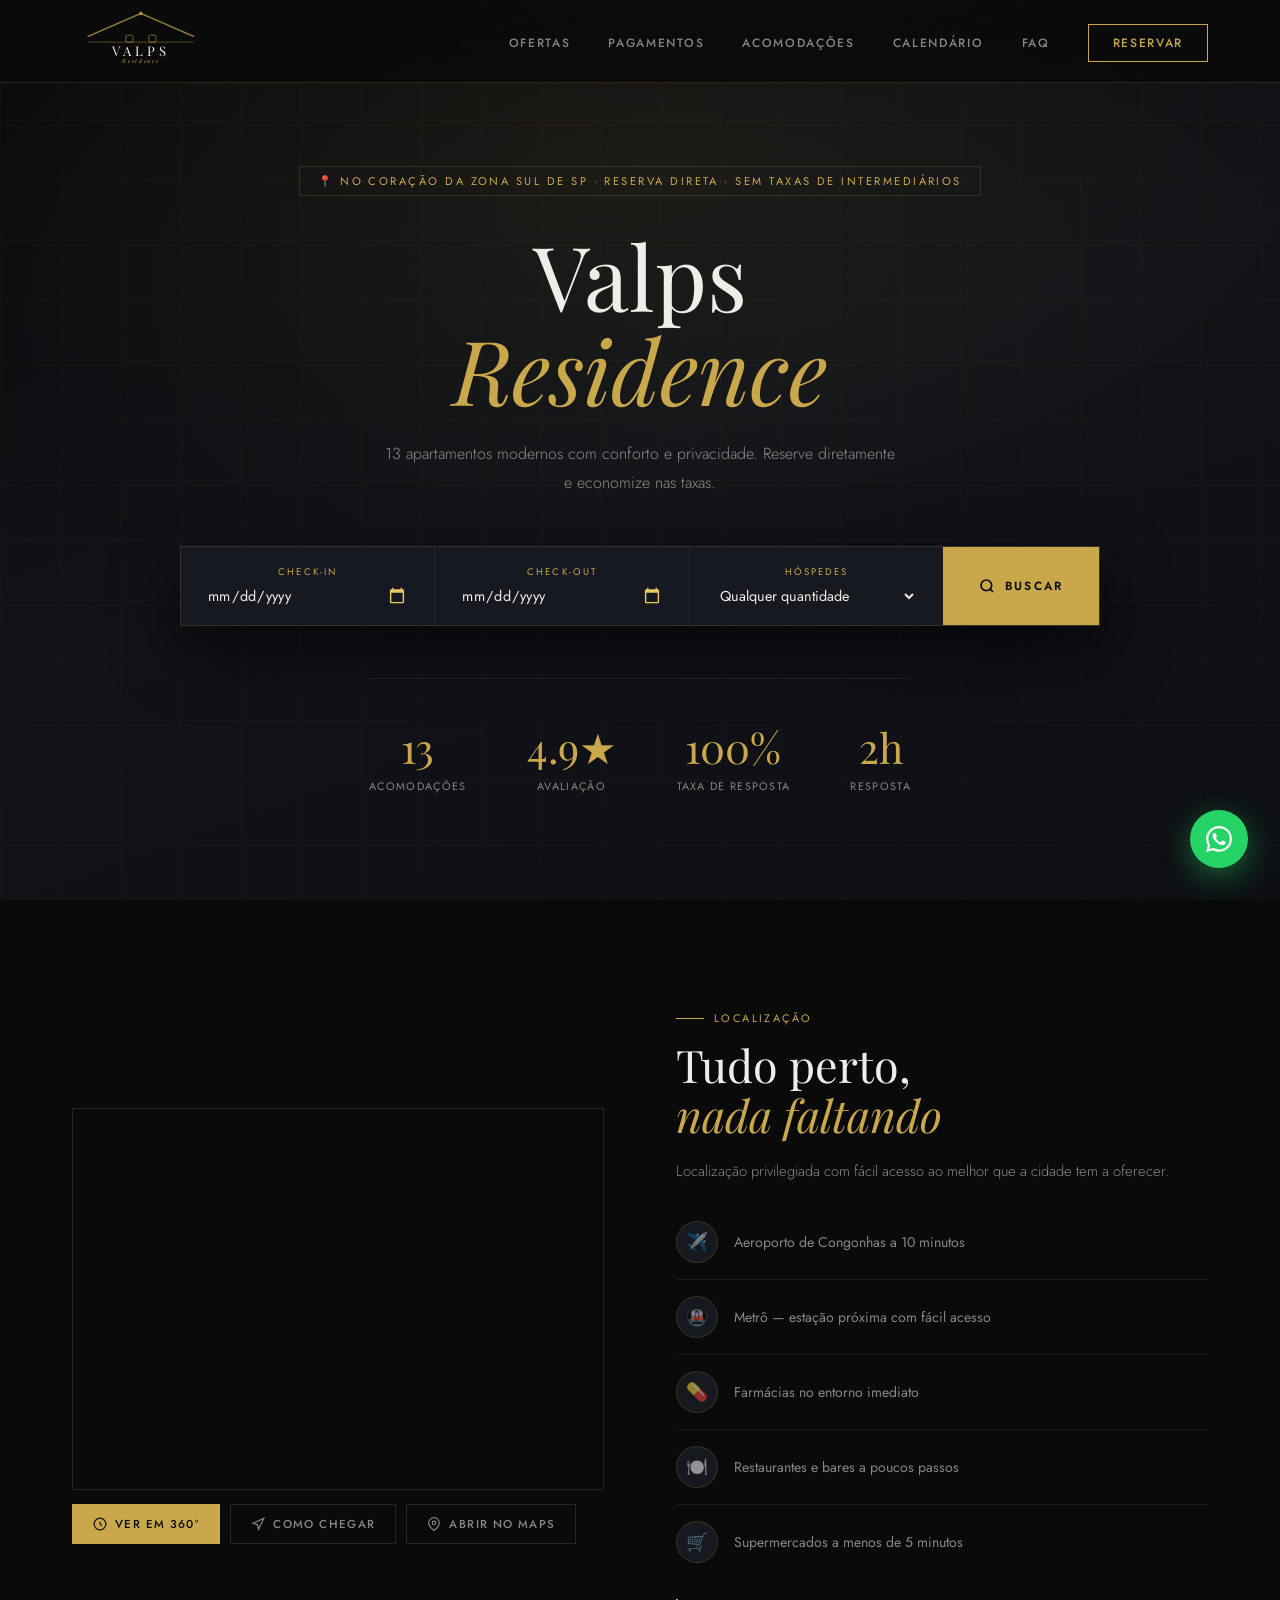
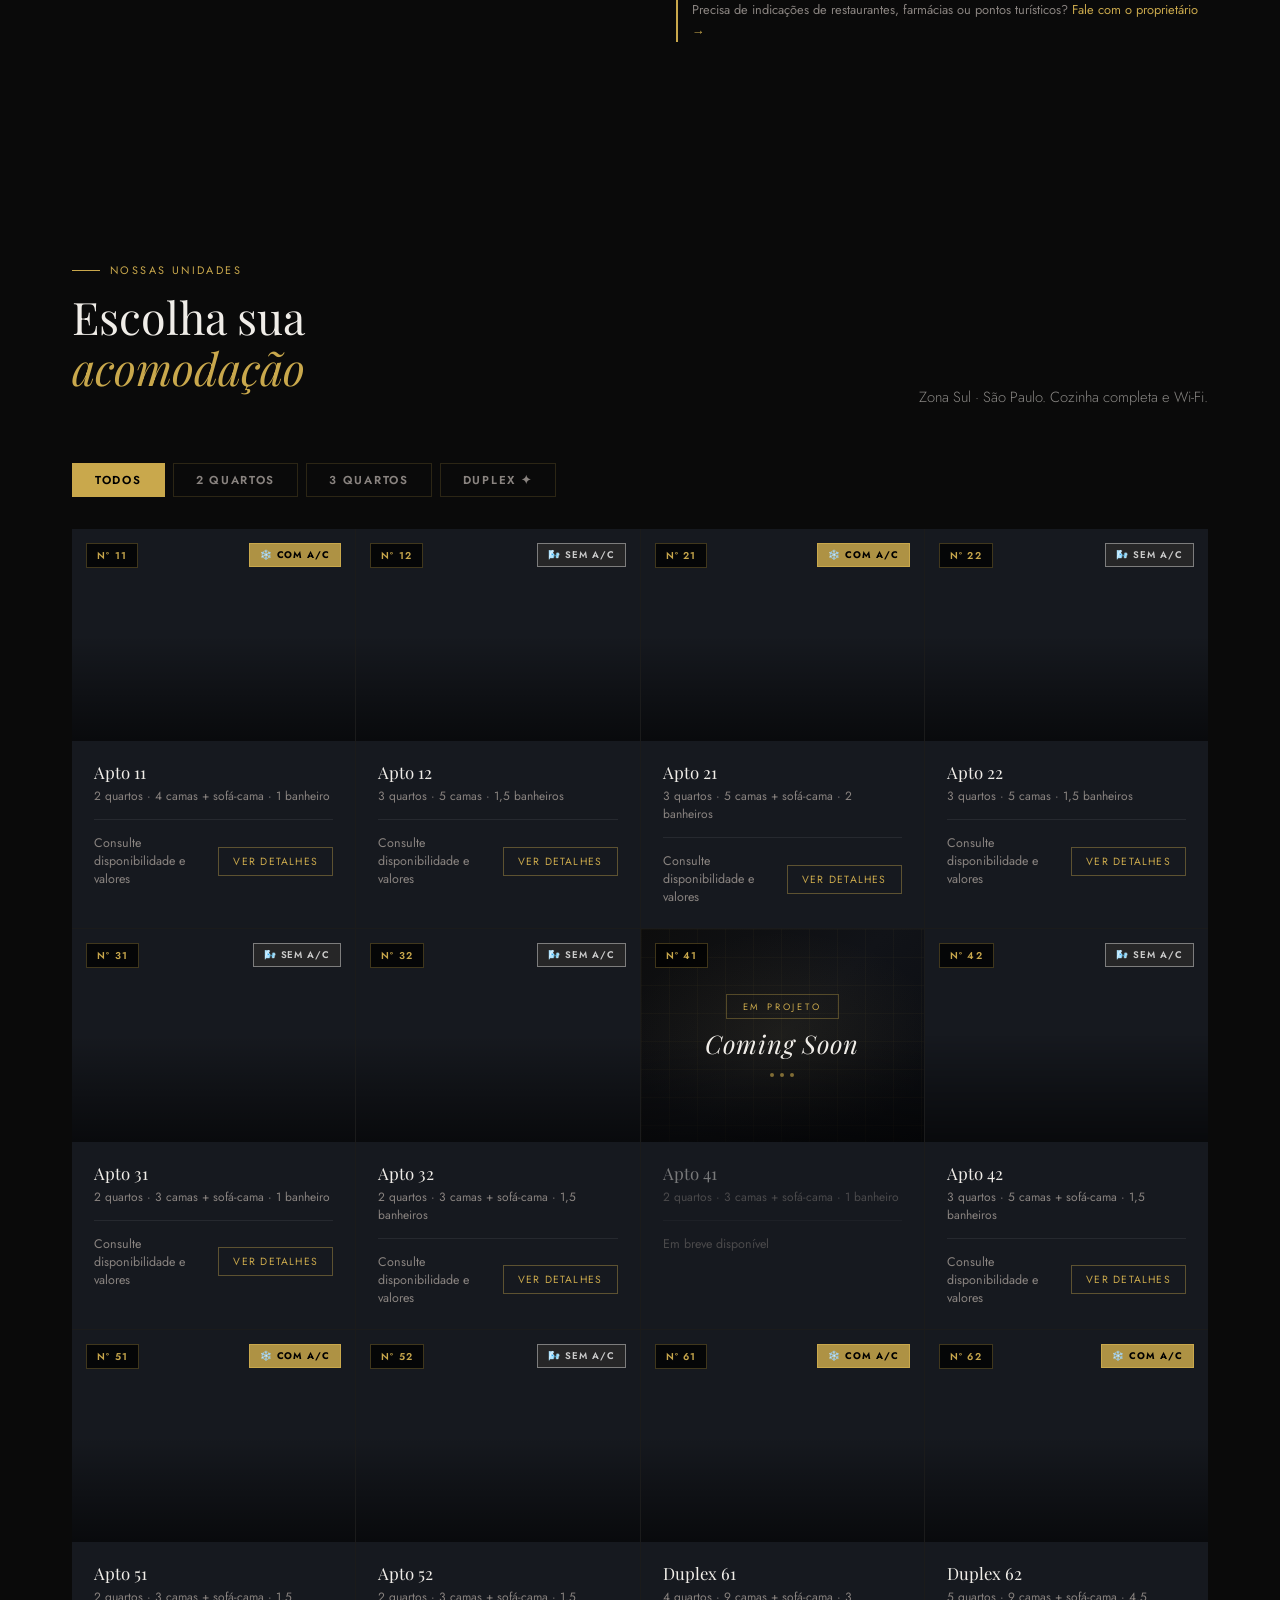
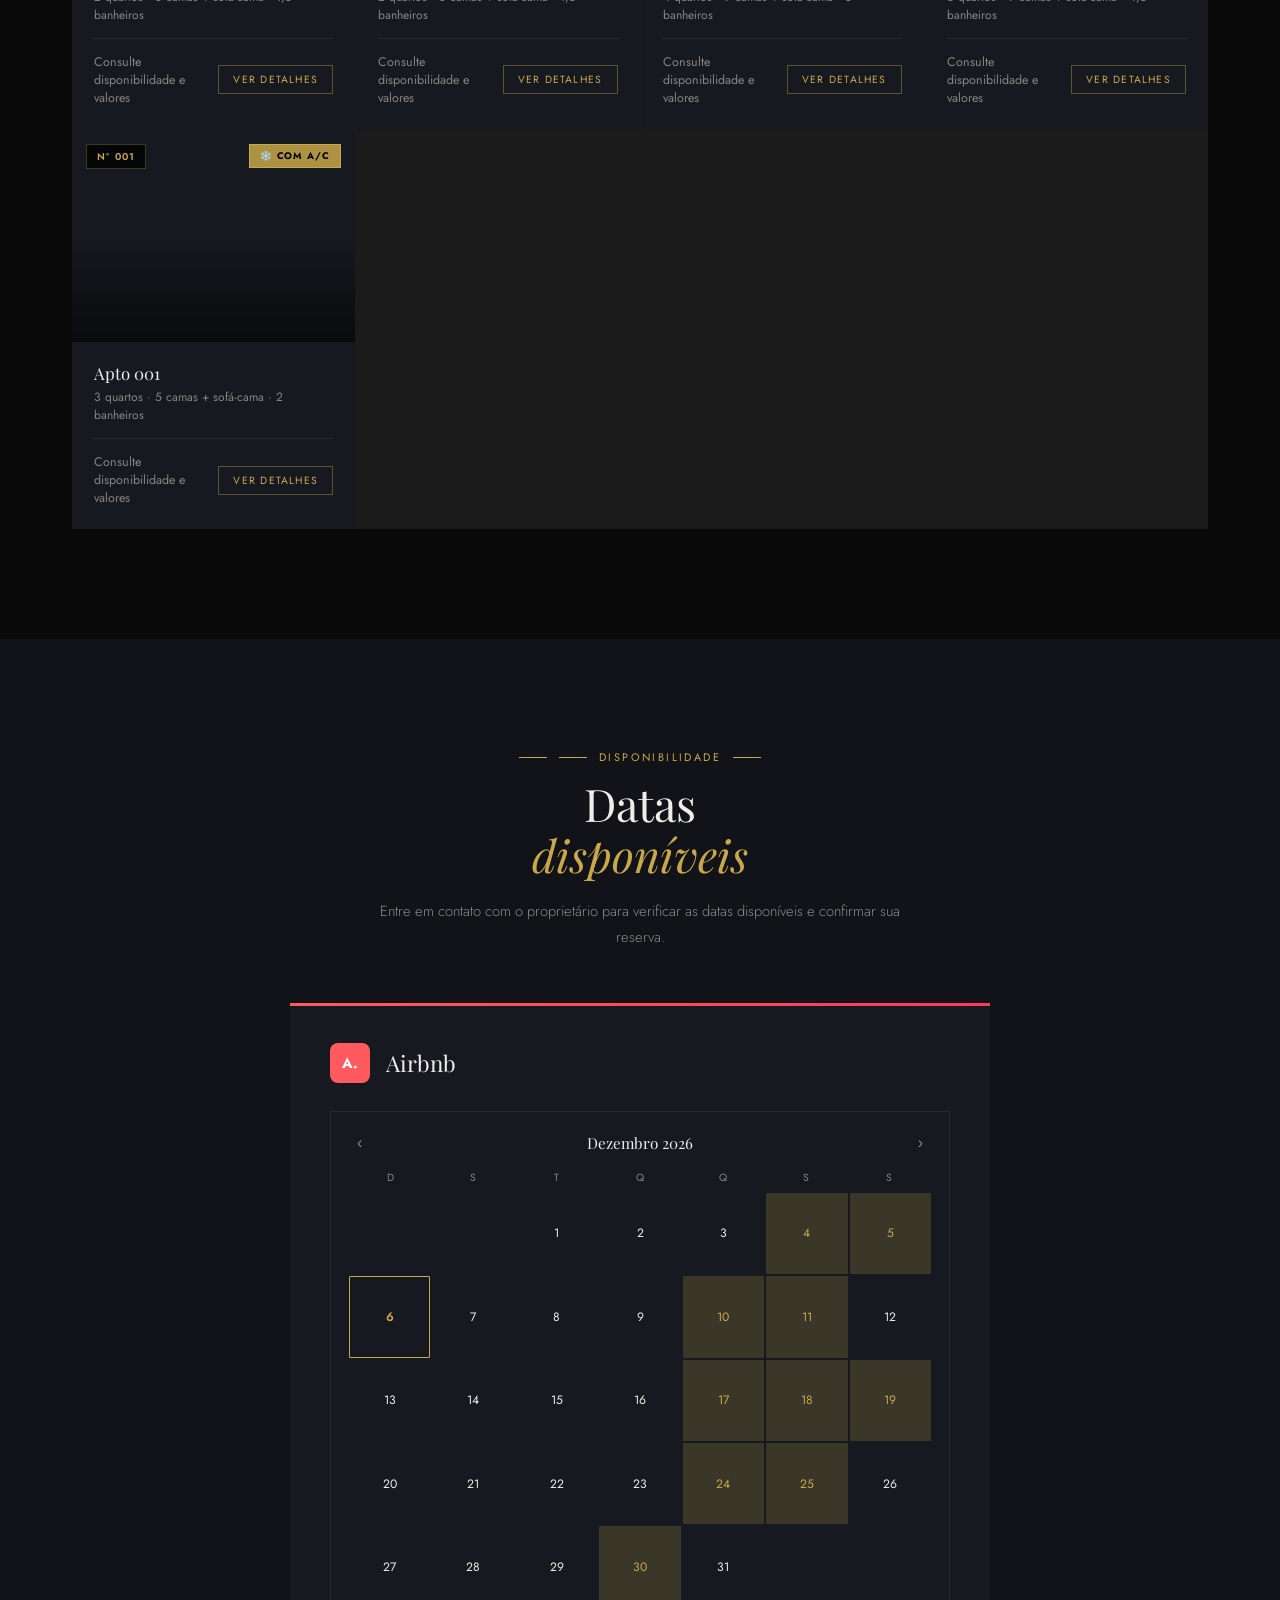
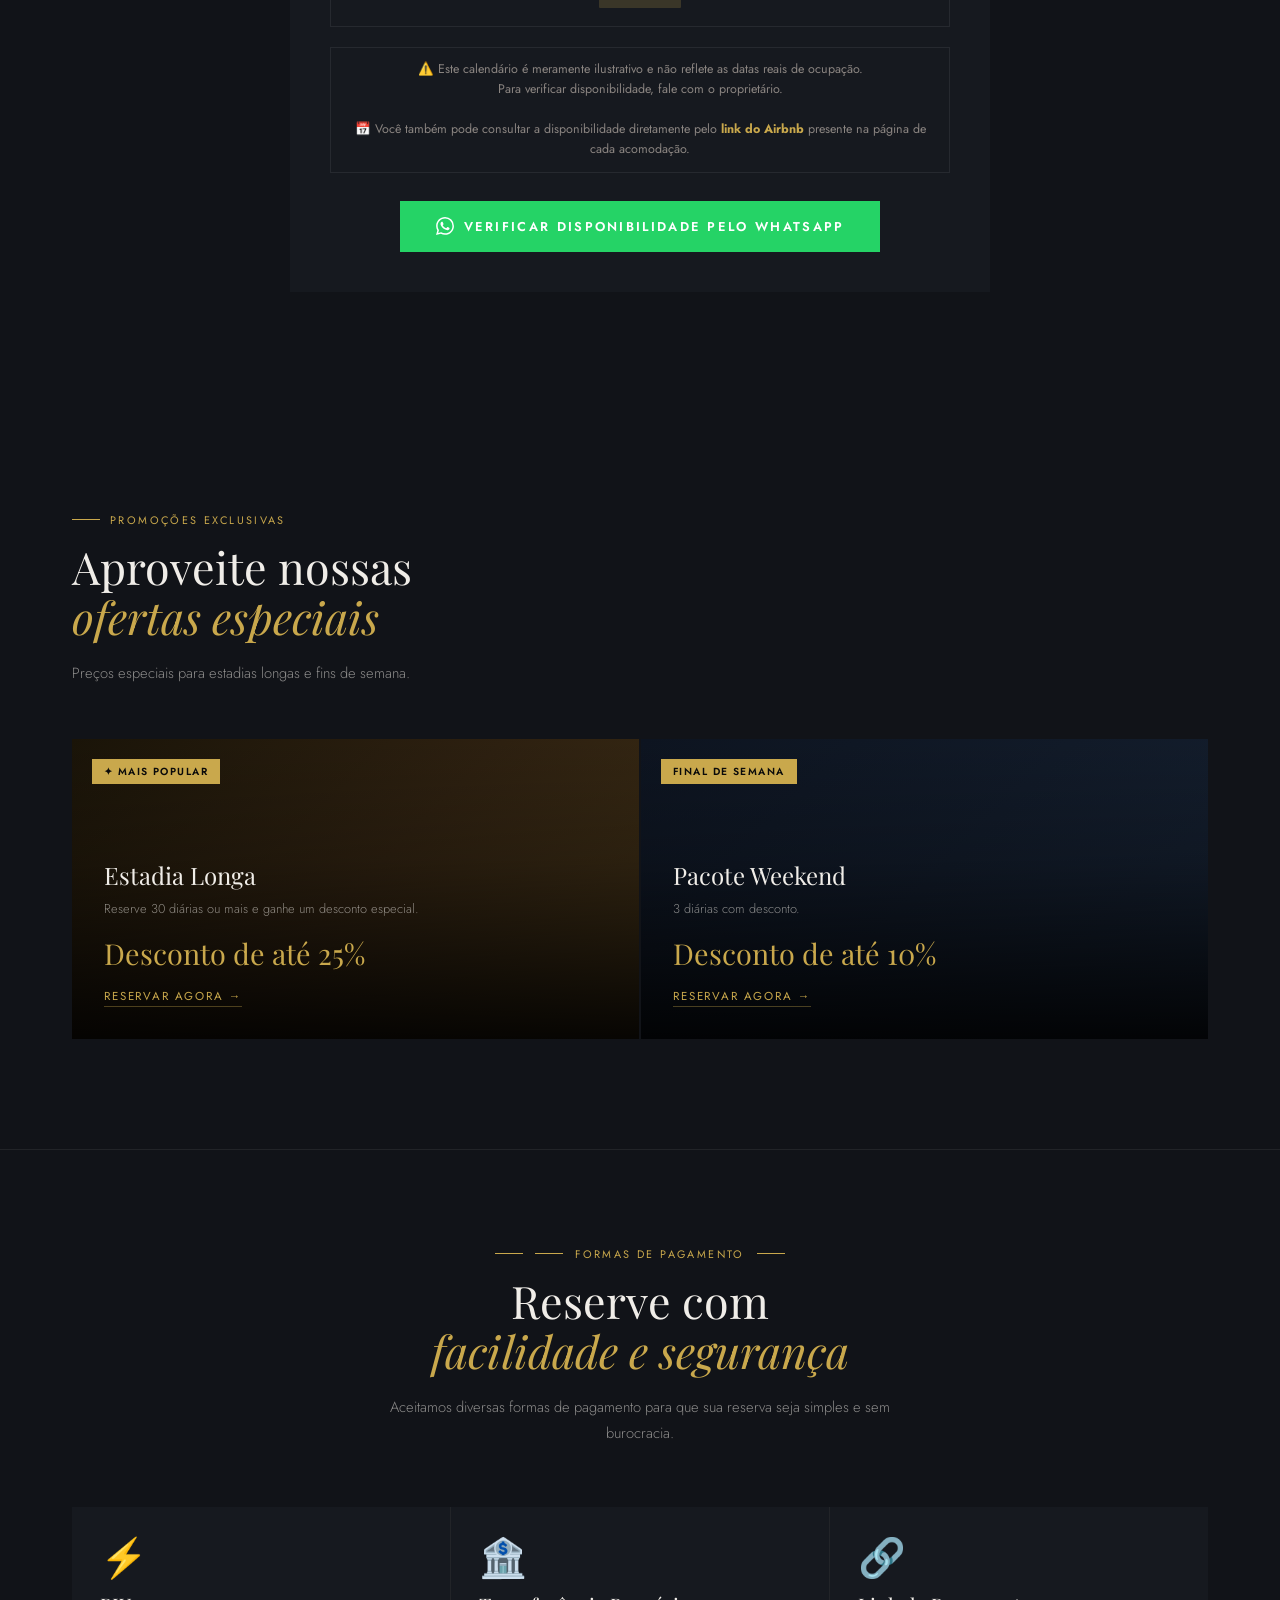
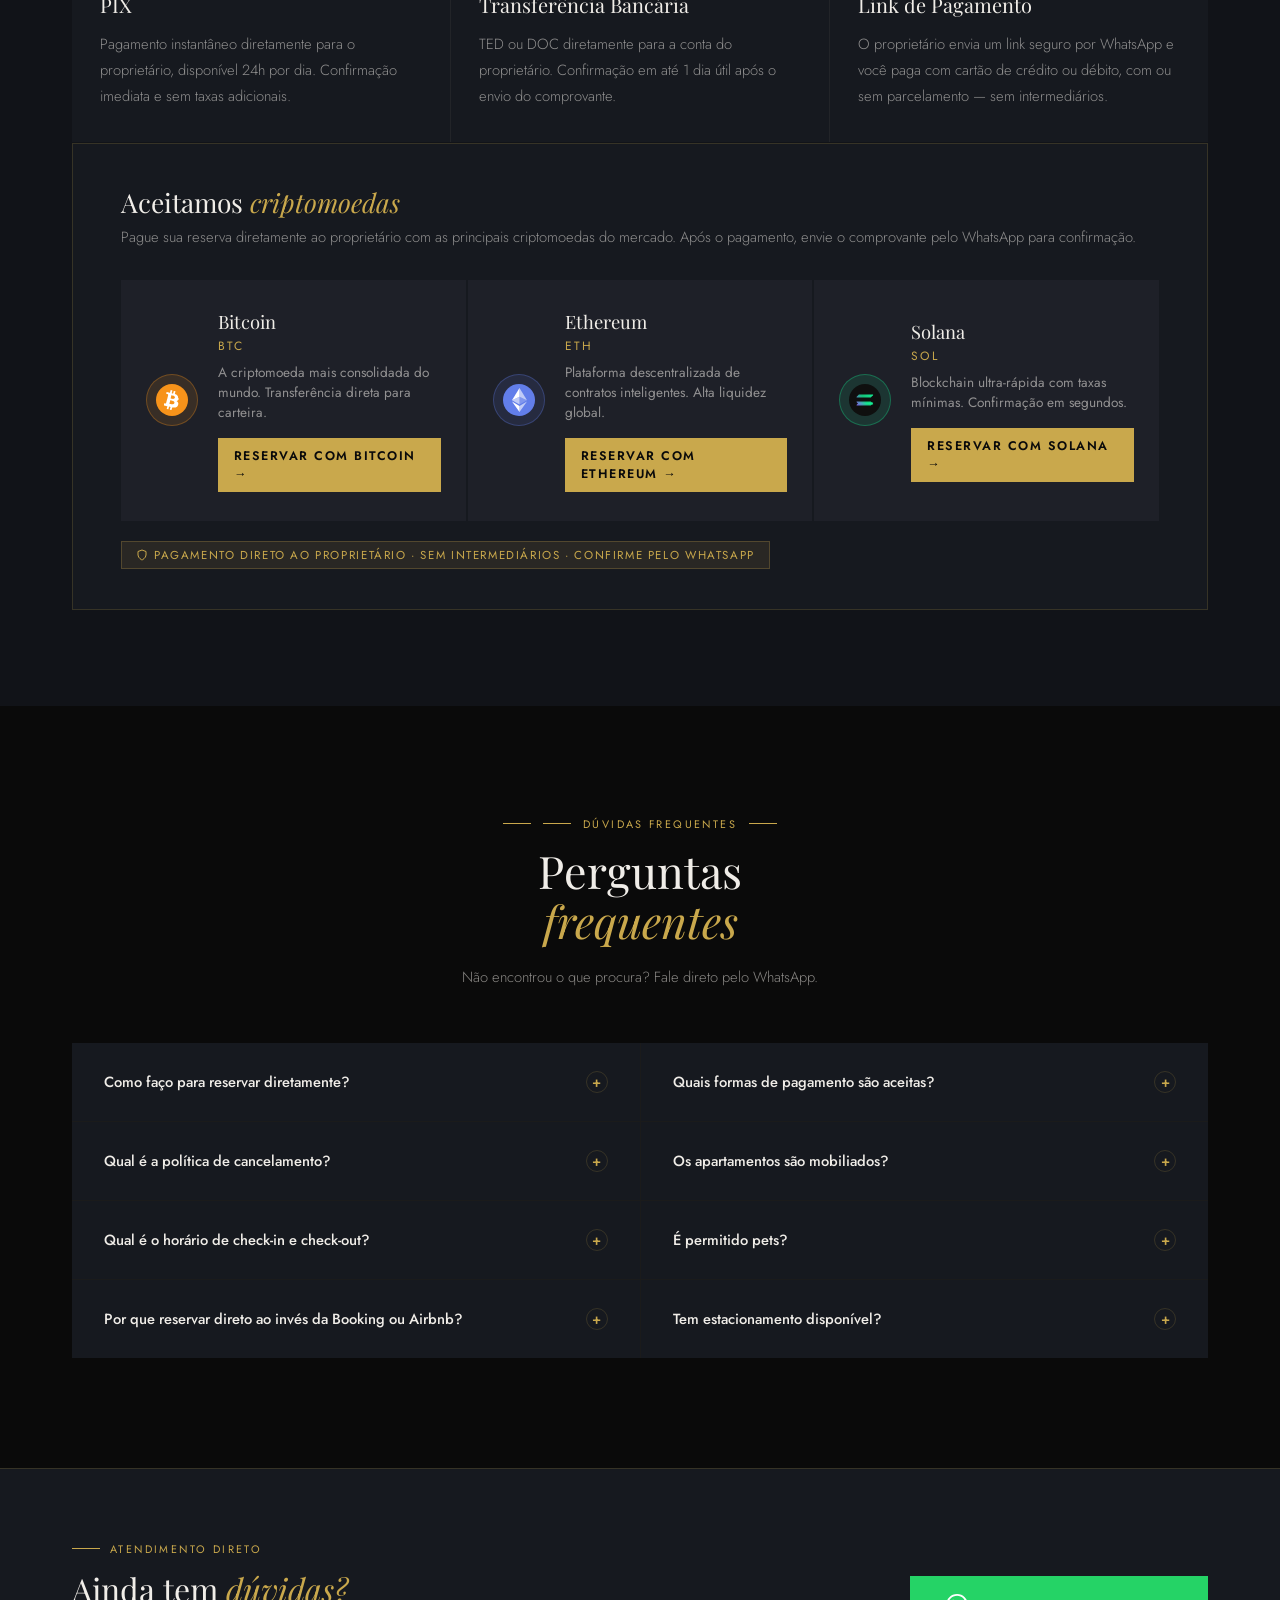
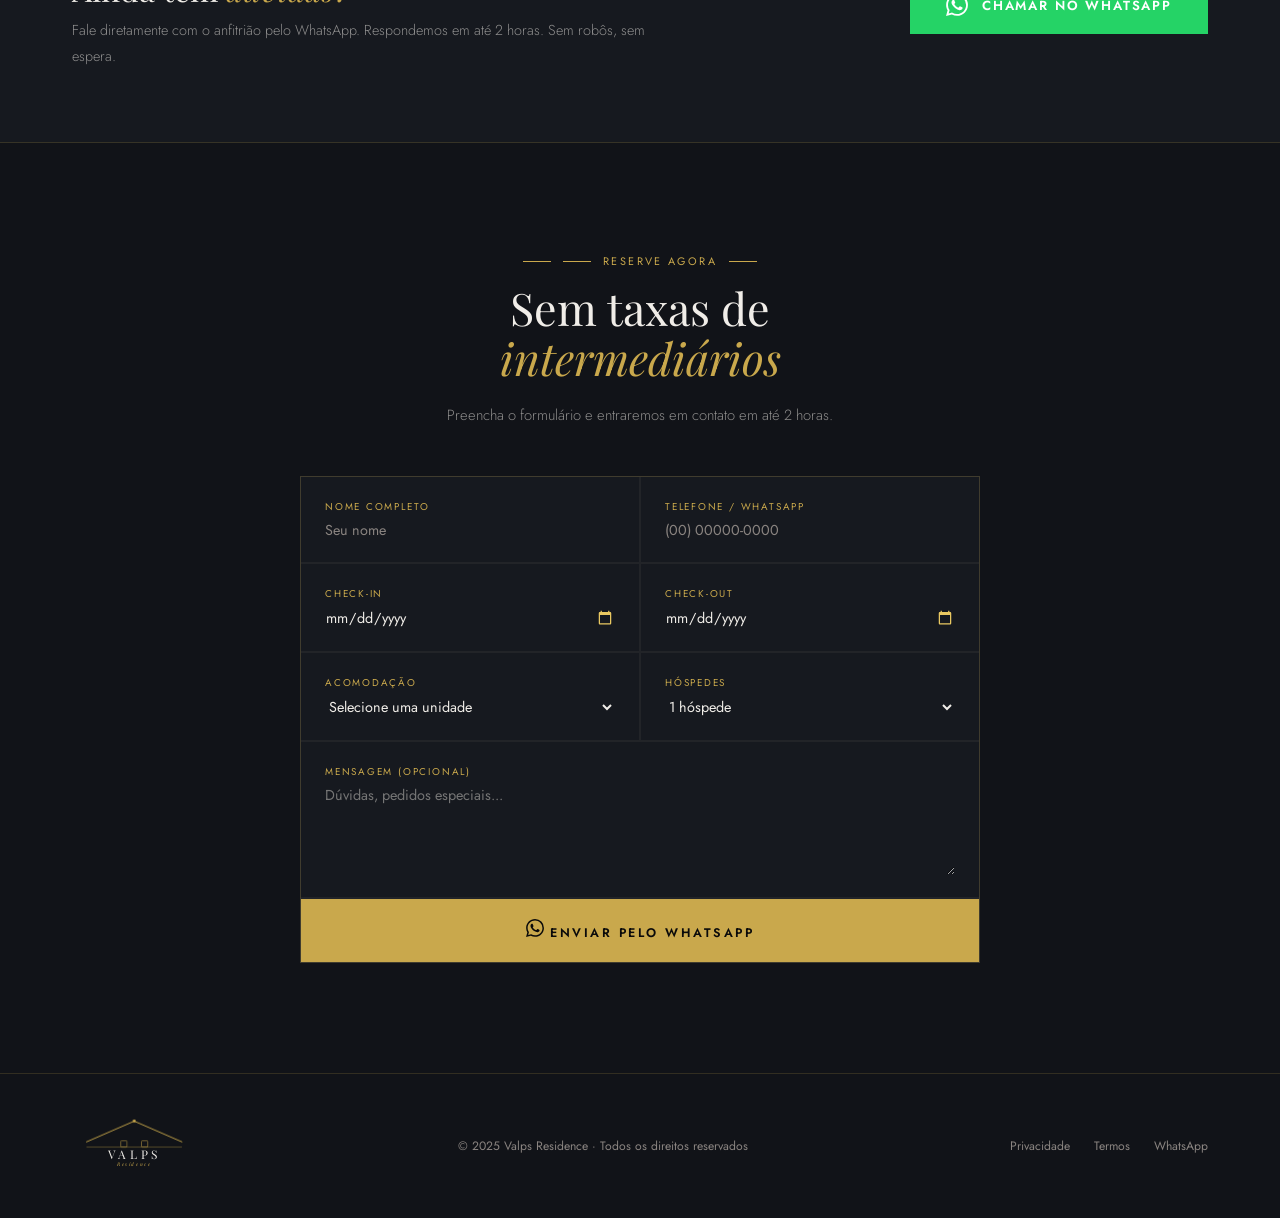
==== commit c7de11e7: "Melhora na formatação após sessão de pagamentos." ====
--- a/index.html
+++ b/index.html
@@ -260,6 +260,7 @@
         </div>
       </div>
     </div>
+  </section>
 
   <!-- FORMAS DE PAGAMENTO -->
   <section id="pagamentos">
@@ -388,7 +389,7 @@
       </div>
       <div class="faq-item" onclick="toggleFaq(this)">
         <div class="faq-q"><span>Quais formas de pagamento são aceitas?</span> <span class="faq-icon">+</span></div>
-        <div class="faq-a">Aceitamos PIX, Transferência Bancária e Link de pagamento solicitando ao proprietário. Reservas diretas não têm taxas de serviço adicionais.</div>
+        <div class="faq-a">Aceitamos PIX, Transferência Bancária, Link de Pagamento (enviado pelo proprietário via WhatsApp) e Criptomoedas (Bitcoin, Ethereum e Solana). Todos os pagamentos são realizados diretamente com o proprietário, sem taxas de intermediários.</div>
       </div>
       <div class="faq-item" onclick="toggleFaq(this)">
         <div class="faq-q"><span>Qual é a política de cancelamento?</span> <span class="faq-icon">+</span></div>
@@ -442,8 +443,8 @@
     <form class="contato-form reveal" onsubmit="handleContactSubmit(event)">
       <div class="form-group"><label>Nome completo</label><input type="text" id="c-nome" placeholder="Seu nome" required></div>
       <div class="form-group"><label>Telefone / WhatsApp</label><input type="tel" id="c-tel" placeholder="(00) 00000-0000"></div>
-      <div class="form-group"><label>Check-in</label><input type="date" id="c-checkin"></div>
-      <div class="form-group"><label>Check-out</label><input type="date" id="c-checkout"></div>
+      <div class="form-group date-hint" style="position:relative;"><label>Check-in</label><input type="date" id="c-checkin"></div>
+      <div class="form-group date-hint" style="position:relative;"><label>Check-out</label><input type="date" id="c-checkout"></div>
       <div class="form-group"><label>Acomodação</label>
         <select id="contato-apt">
           <option value="">Selecione uma unidade</option>
--- a/style.css
+++ b/style.css
@@ -85,6 +85,19 @@
 .search-field.date-hint:hover::after{opacity:1;}
 .search-field input::placeholder{color:var(--text-muted);}
 /* Form groups date inputs */
+.form-group.date-hint::after{
+  content:'Clique no 📅 para escolher a data';
+  position:absolute;
+  bottom:-26px;left:0;
+  background:rgba(201,168,76,0.12);
+  border:1px solid var(--border);
+  color:var(--gold);
+  font-size:0.62rem;letter-spacing:0.08em;
+  padding:3px 10px;white-space:nowrap;
+  pointer-events:none;opacity:0;
+  transition:opacity 0.2s;border-radius:2px;z-index:10;
+}
+.form-group.date-hint:hover::after{opacity:1;}
 .form-group input[type="date"]::-webkit-calendar-picker-indicator{
   filter:invert(75%) sepia(50%) saturate(400%) hue-rotate(5deg) brightness(95%);
   cursor:pointer;opacity:1;width:16px;height:16px;
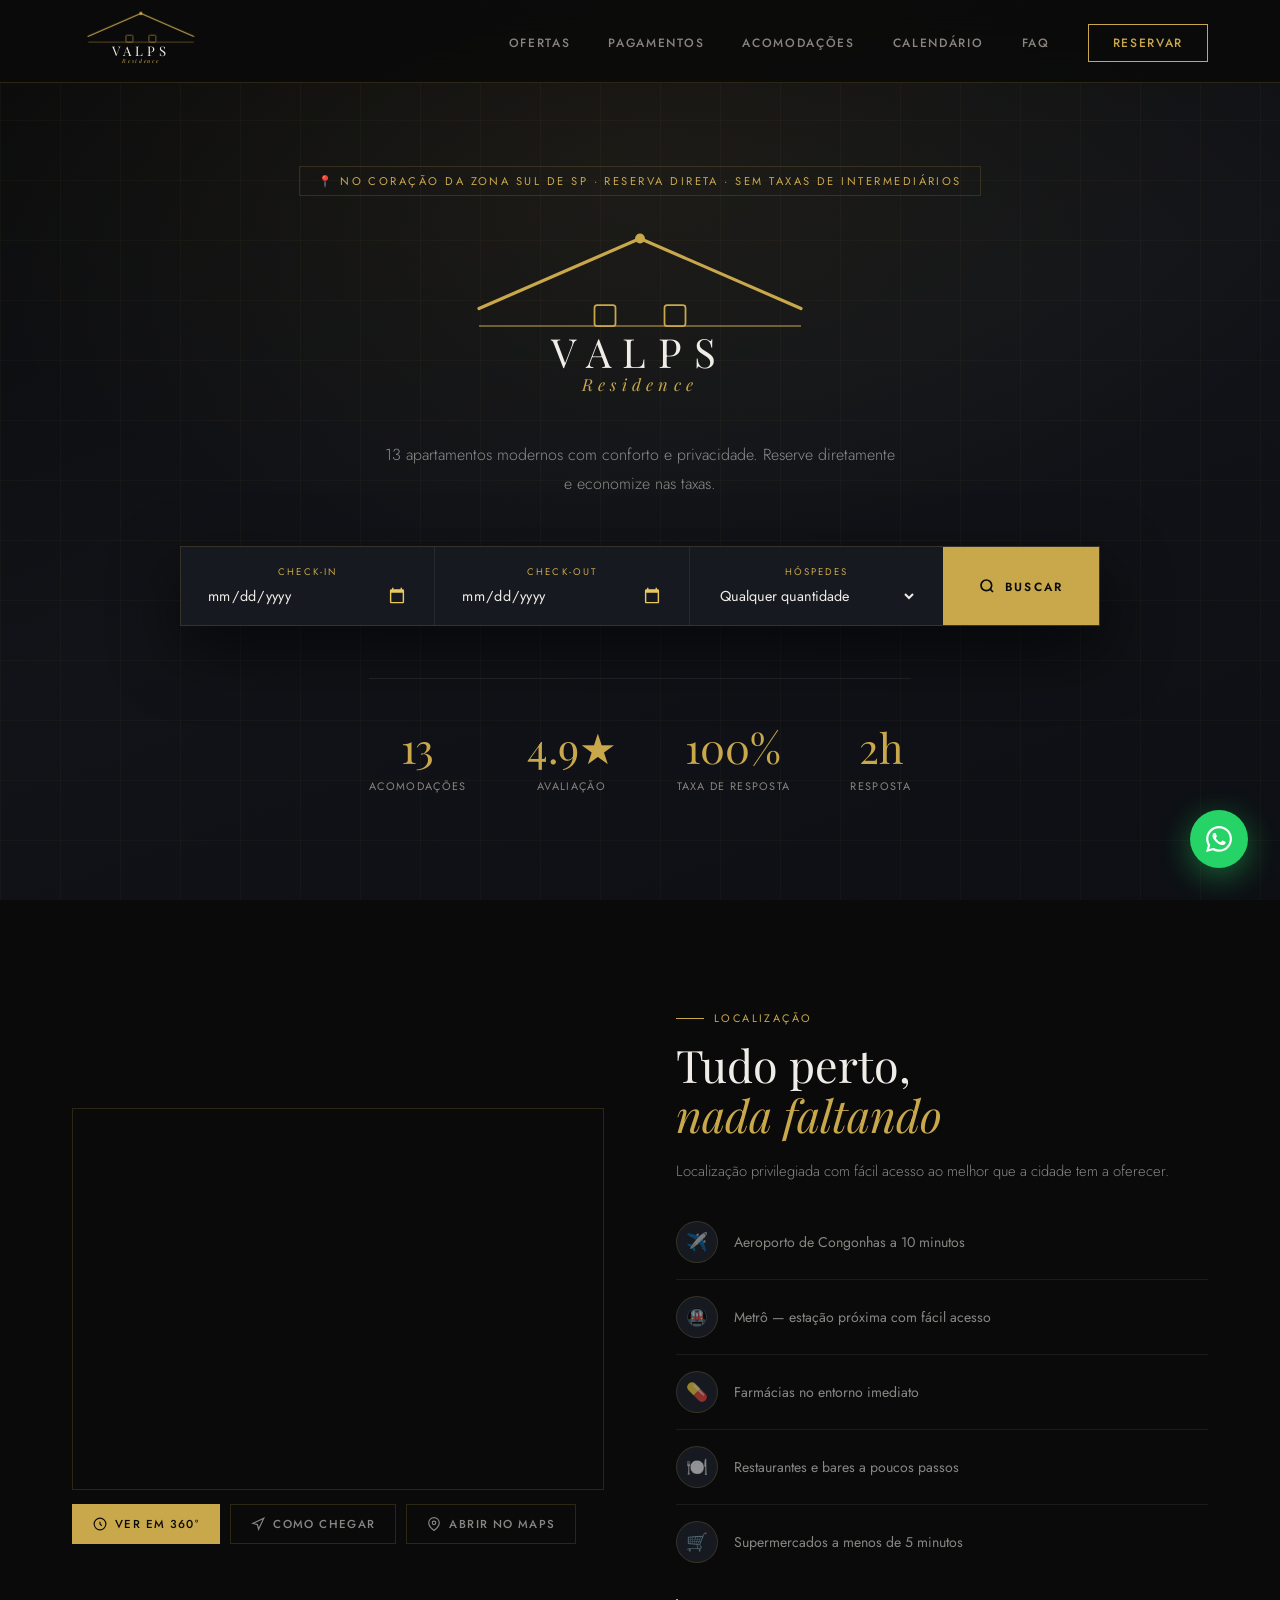
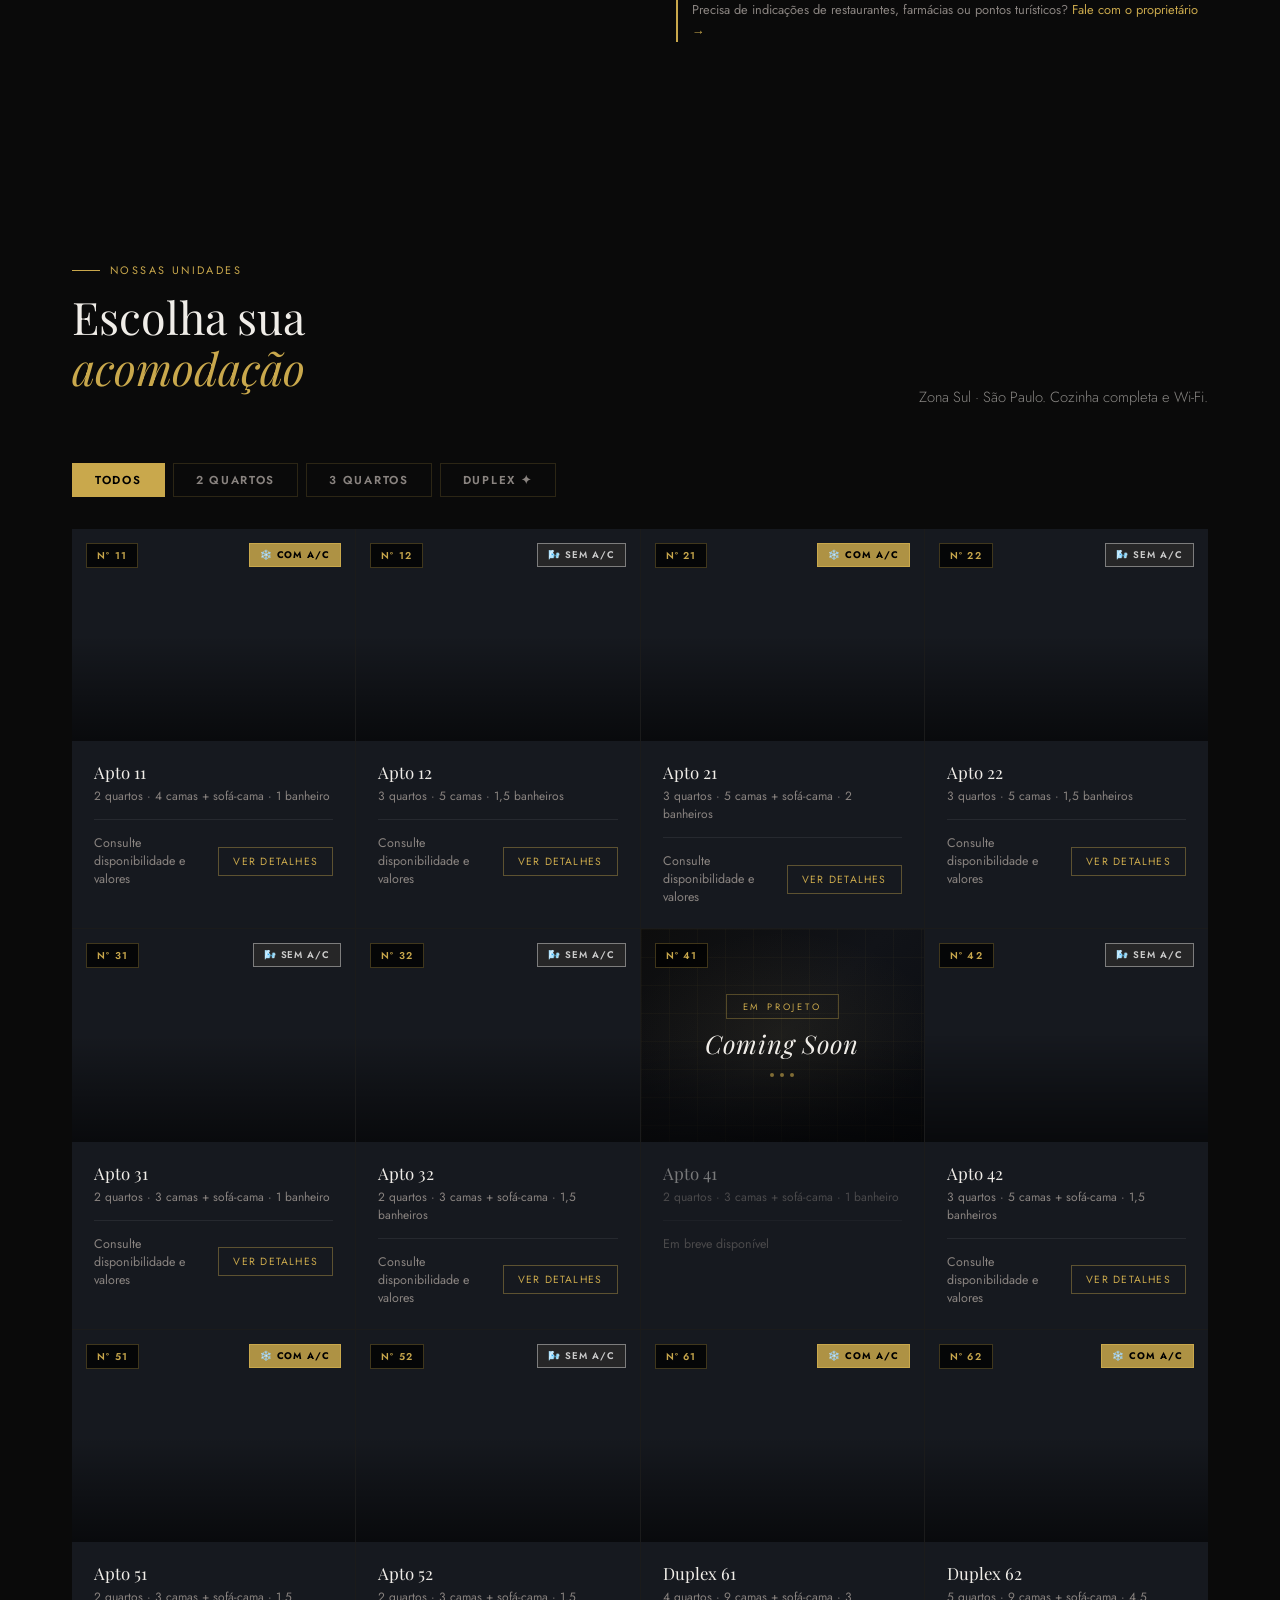
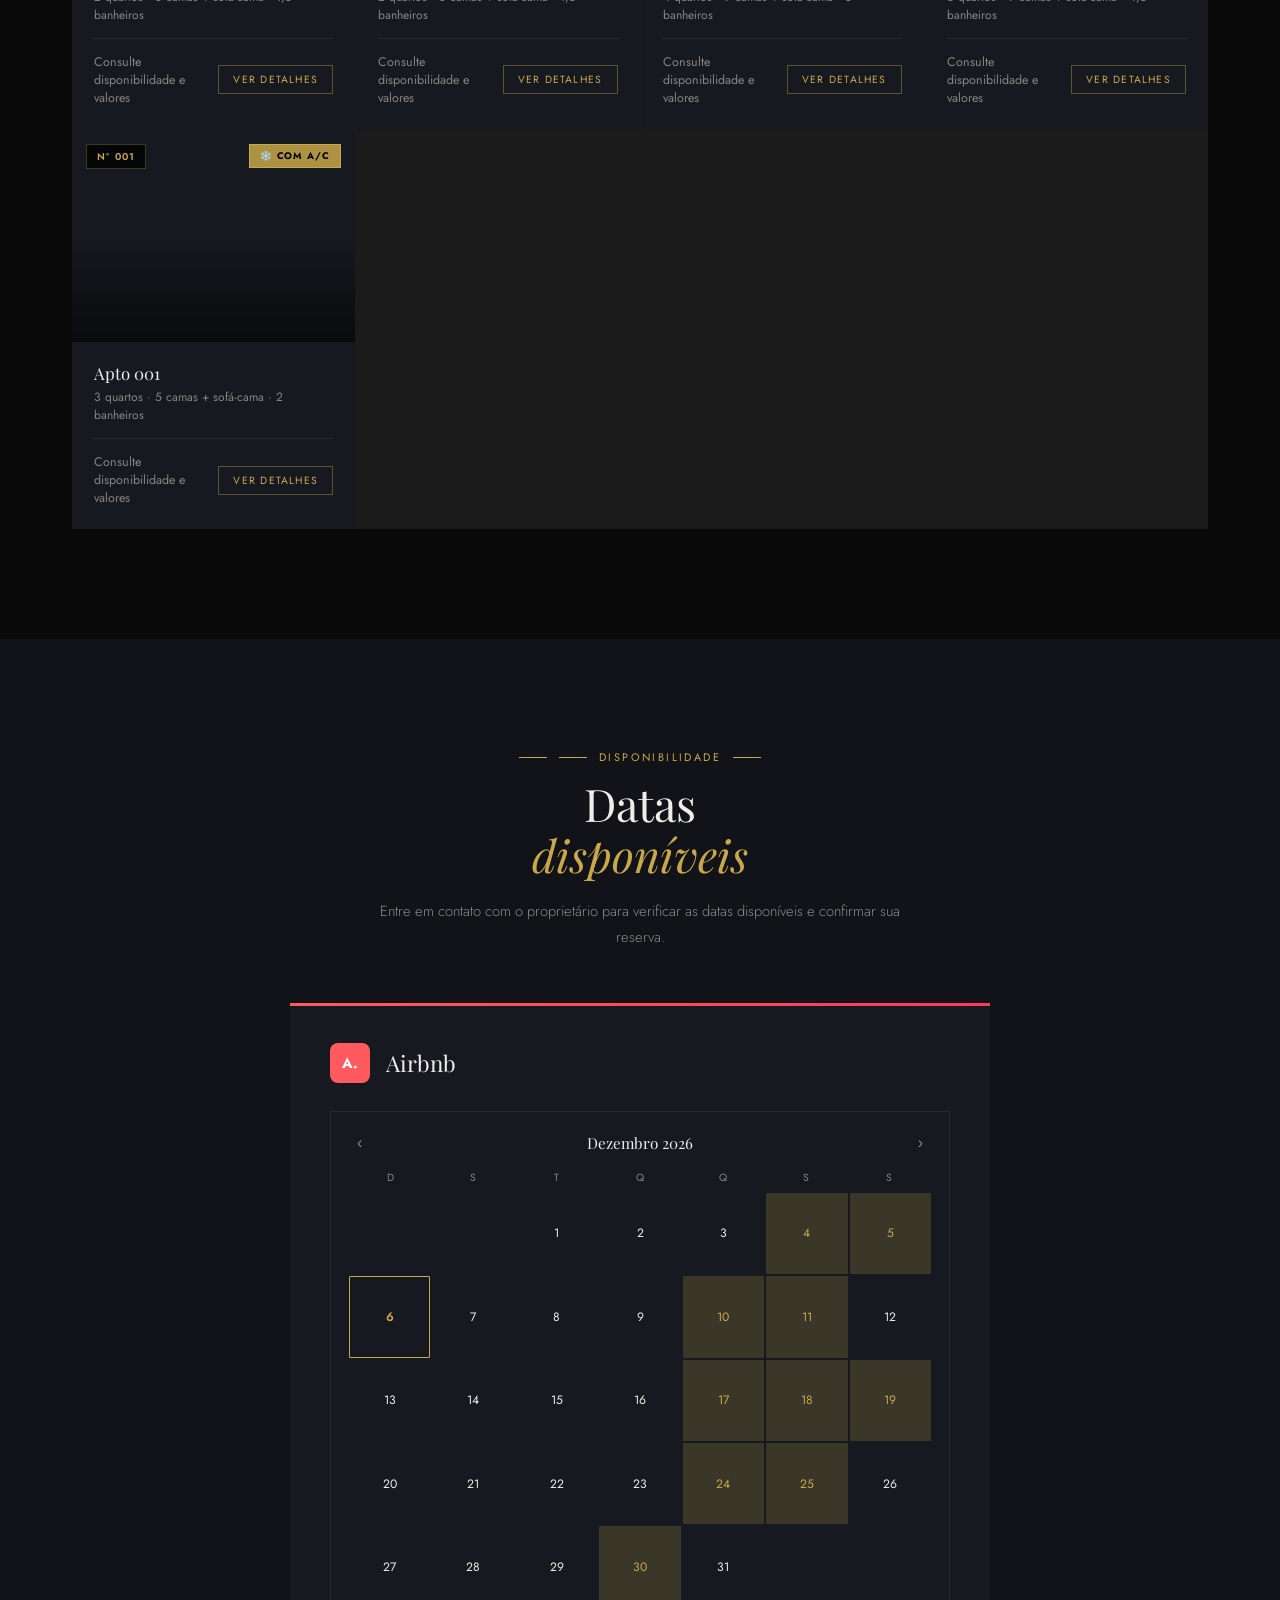
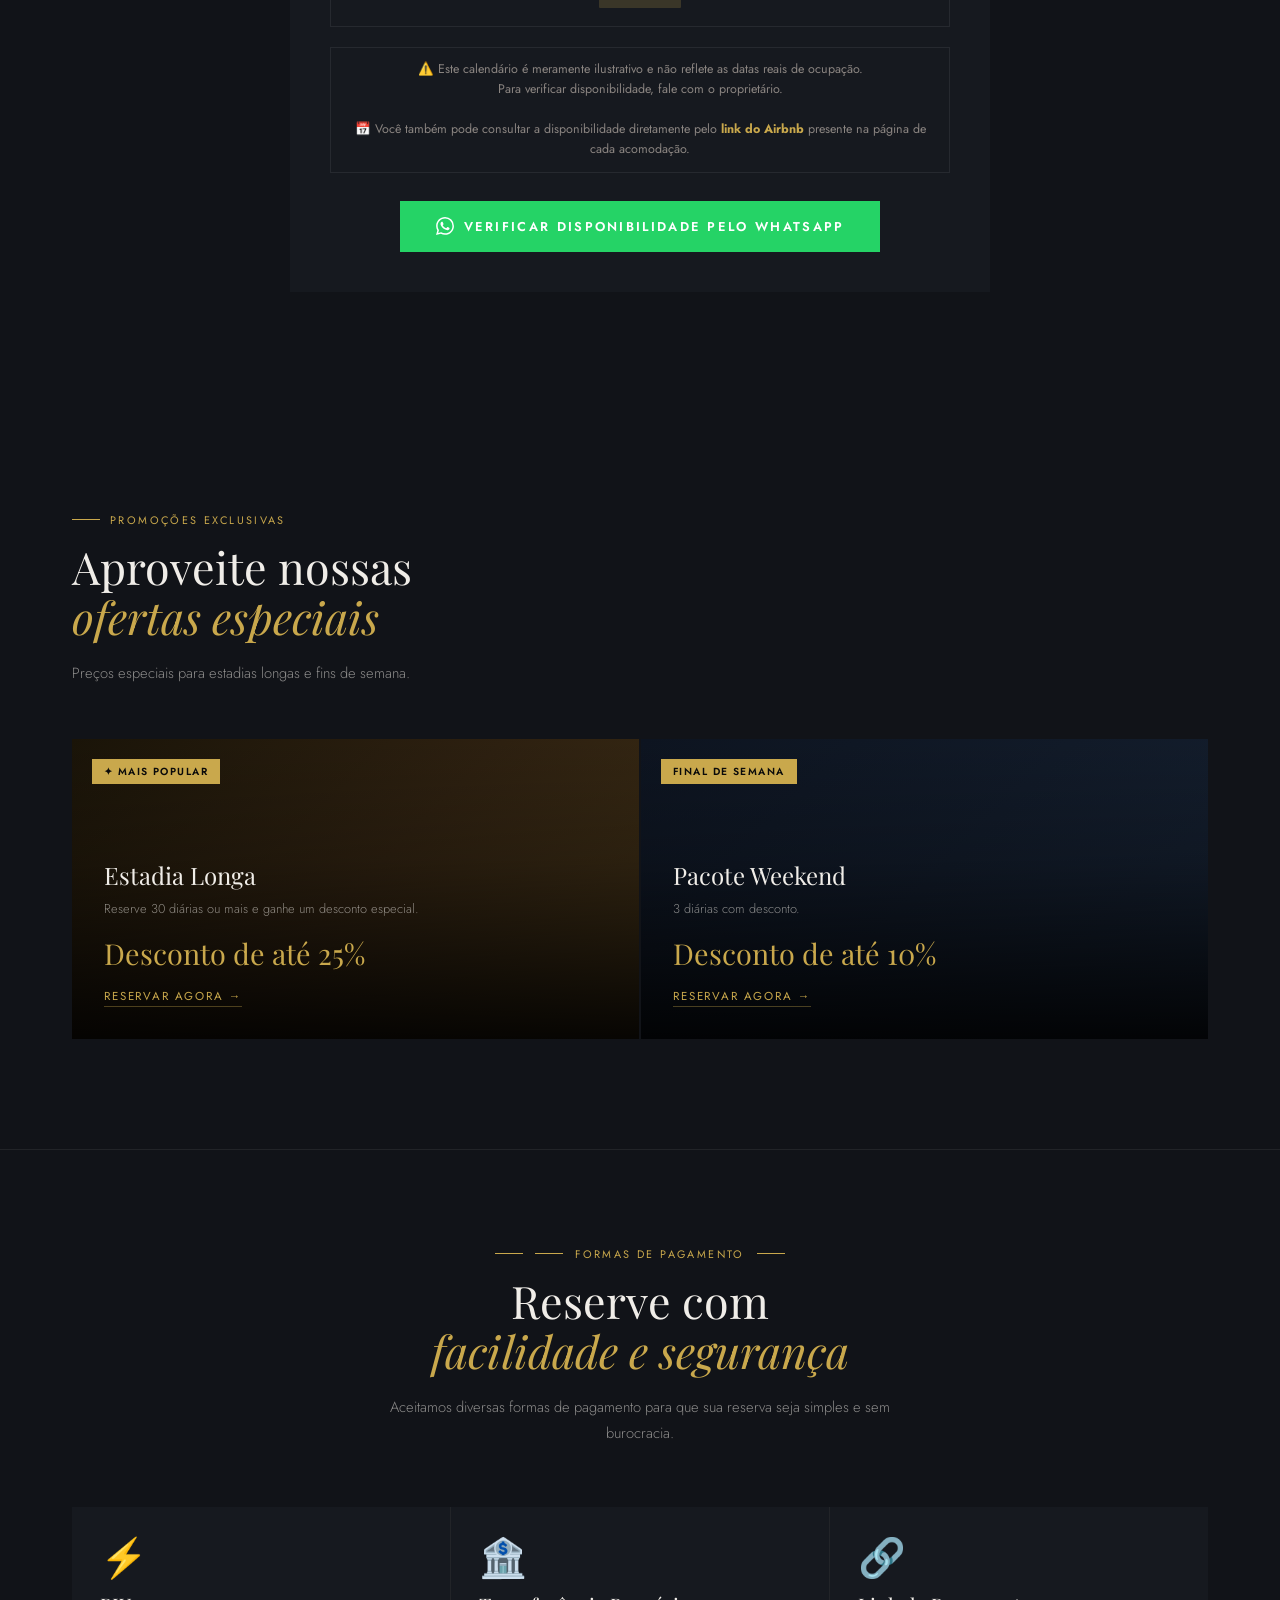
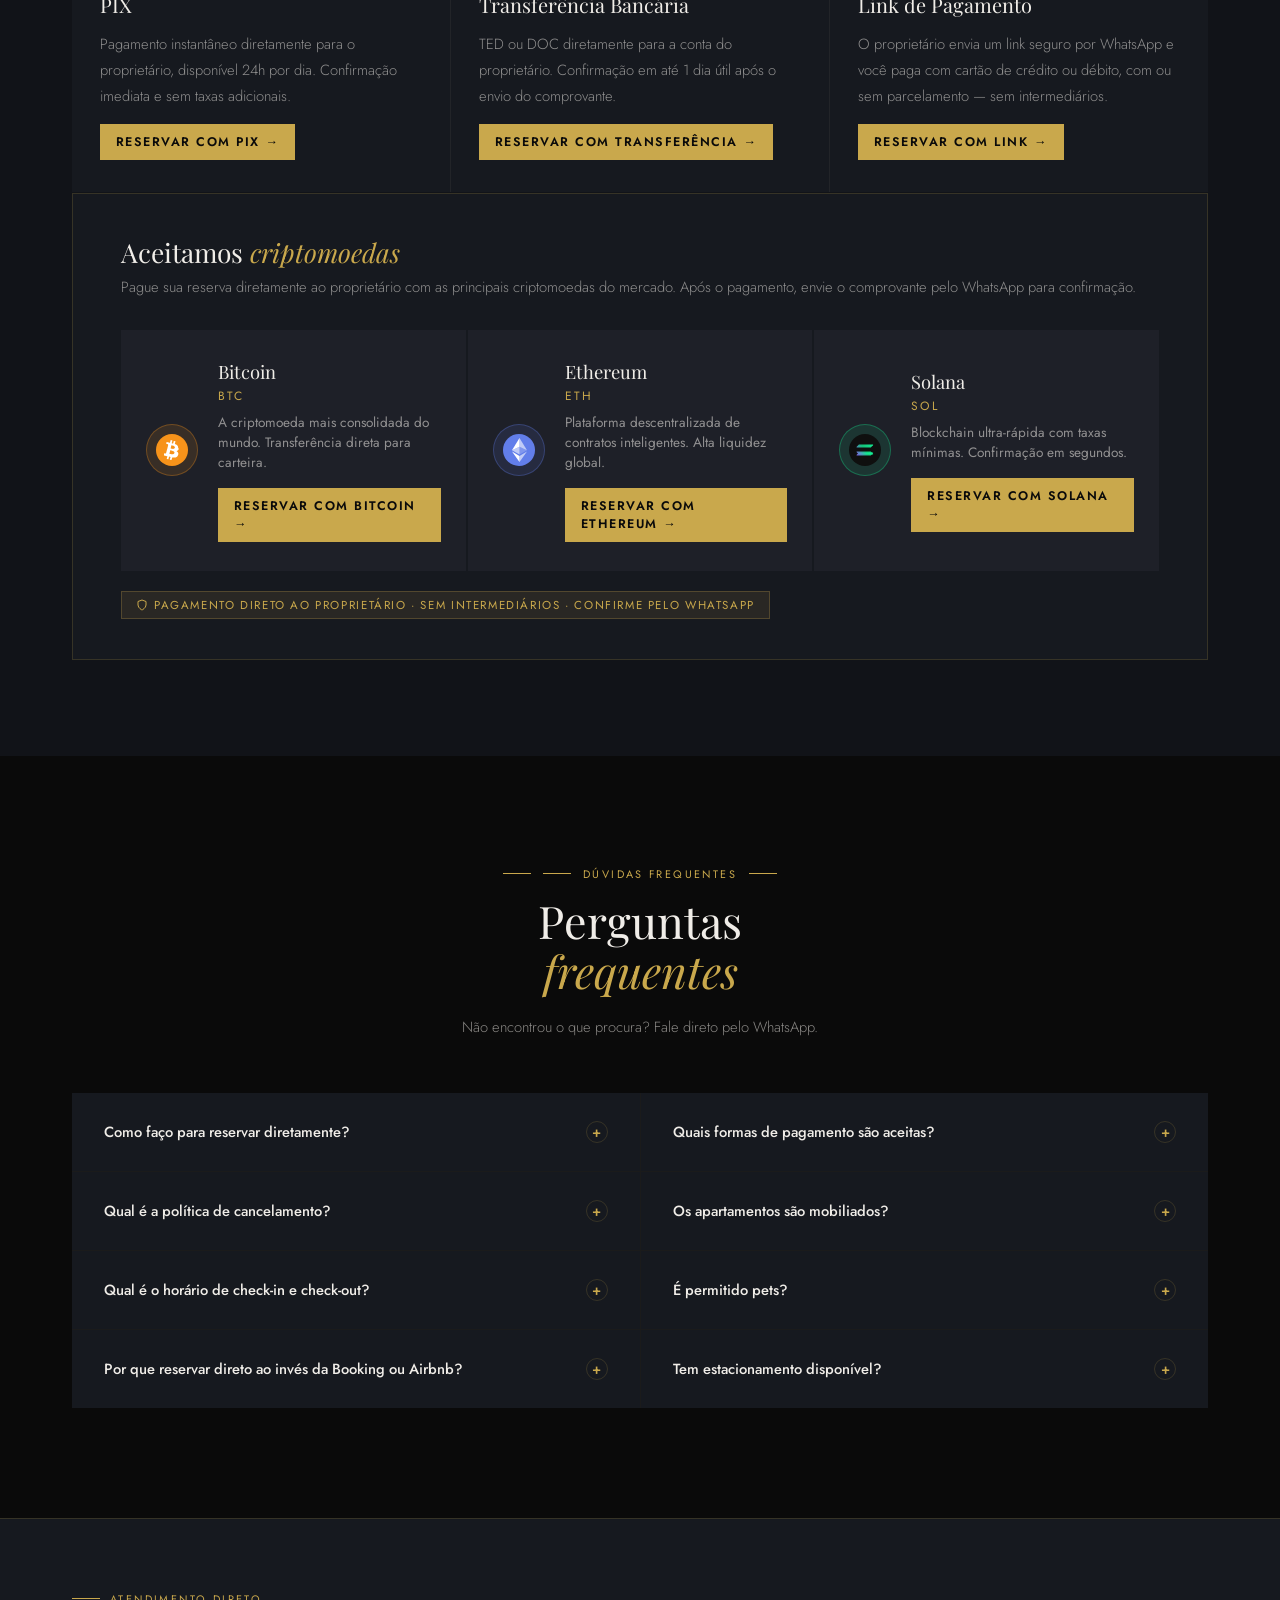
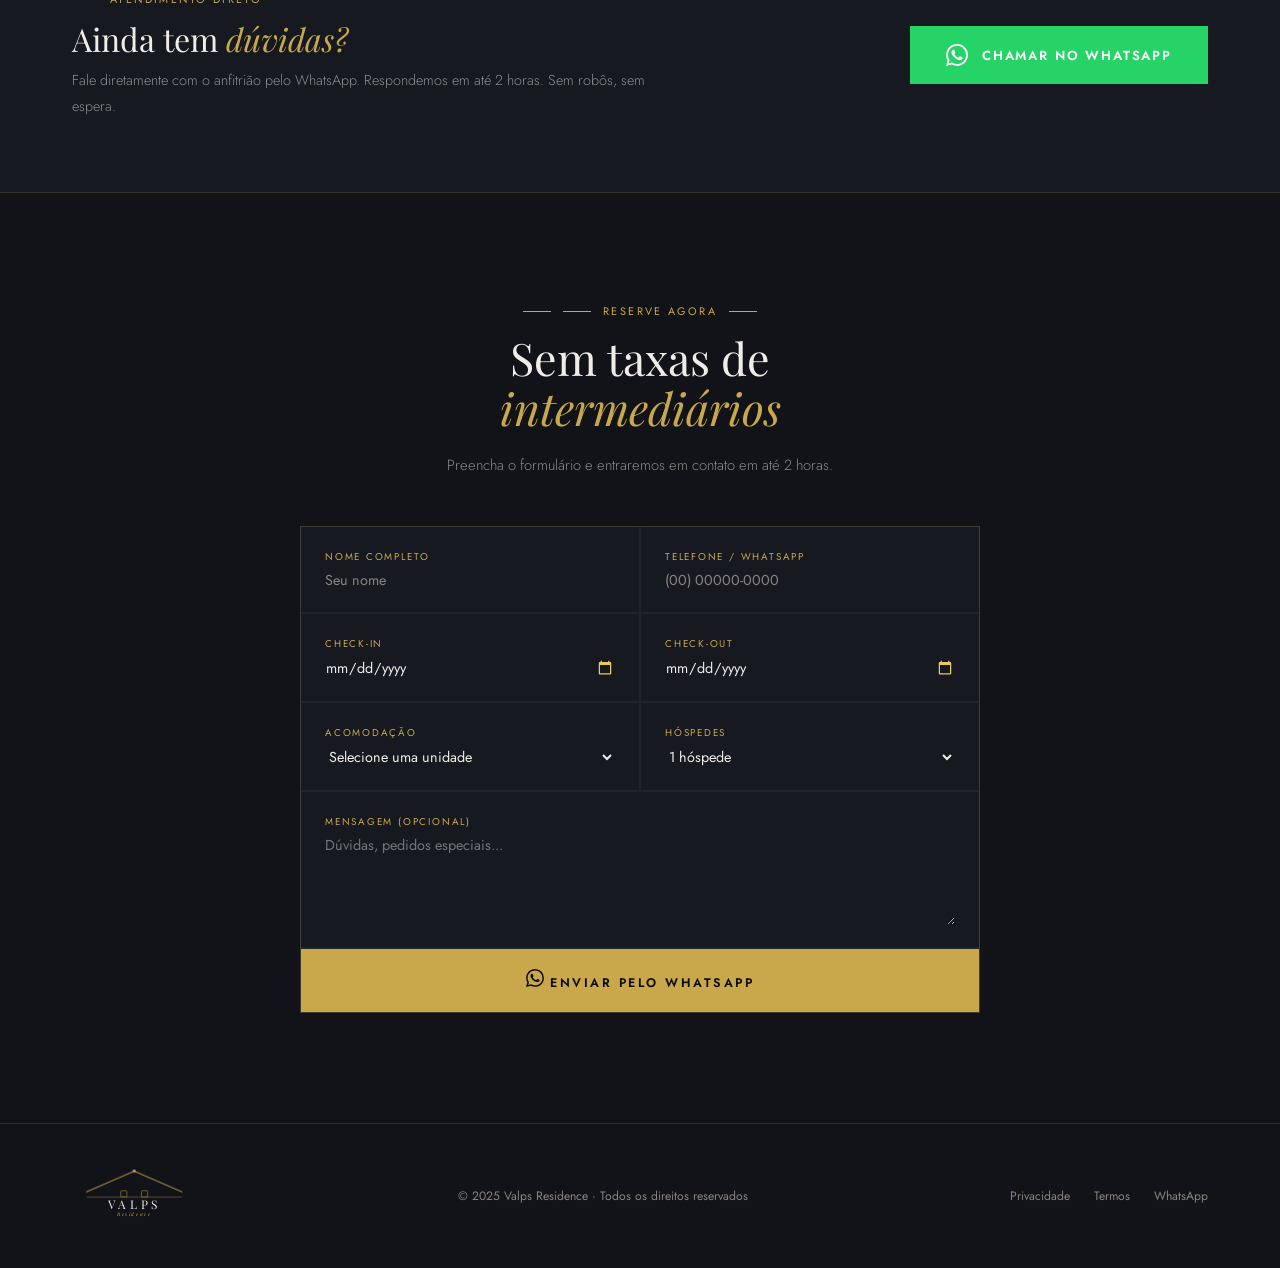
==== commit 47890383: "Att botões pagamentos e logo inicial, att final" ====
--- a/index.html
+++ b/index.html
@@ -87,7 +87,17 @@
     <div class="hero-bg"></div>
     <div class="hero-content">
       <div class="hero-badge">📍 No coração da Zona Sul de SP · Reserva direta · Sem taxas de intermediários</div>
-      <h1 class="hero-title">Valps<br><em>Residence</em></h1>
+      <div class="hero-logo">
+        <svg viewBox="0 0 240 108" xmlns="http://www.w3.org/2000/svg" style="shape-rendering:geometricPrecision;text-rendering:optimizeLegibility;overflow:visible;">
+          <path d="M28,46 L120,6 L212,46" fill="none" stroke="#C9A84C" stroke-width="1.8" stroke-linecap="round" stroke-linejoin="round"/>
+          <circle cx="120" cy="6" r="2.8" fill="#C9A84C"/>
+          <rect x="94"  y="44" width="12" height="12" rx="1.5" fill="none" stroke="#C9A84C" stroke-width="1"/>
+          <rect x="134" y="44" width="12" height="12" rx="1.5" fill="none" stroke="#C9A84C" stroke-width="1"/>
+          <line x1="28" y1="56" x2="212" y2="56" stroke="#C9A84C" stroke-width="0.7"/>
+          <text x="120" y="80" text-anchor="middle" font-family="'Playfair Display',Georgia,serif" font-size="23" font-weight="400" fill="#F0EDE8" letter-spacing="7">VALPS</text>
+          <text x="120" y="93" text-anchor="middle" font-family="'Playfair Display',Georgia,serif" font-size="9.5" font-style="italic" fill="#C9A84C" letter-spacing="3">Residence</text>
+        </svg>
+      </div>
       <p class="hero-sub">13 apartamentos modernos com conforto e privacidade. Reserve diretamente e economize nas taxas.</p>
     </div>
     <div class="search-bar">
@@ -280,16 +290,19 @@
         <div class="pagamento-icon">⚡</div>
         <div class="pagamento-title">PIX</div>
         <div class="pagamento-desc">Pagamento instantâneo diretamente para o proprietário, disponível 24h por dia. Confirmação imediata e sem taxas adicionais.</div>
+        <a href="https://wa.me/5585999696377?text=Ol%C3%A1%21%20Gostaria%20de%20realizar%20uma%20reserva%20no%20Valps%20Residence%20com%20pagamento%20via%20%2APIX%2A.%0A%0APoderia%20me%20informar%20a%20chave%20PIX%20e%20os%20pr%C3%B3ximos%20passos%20para%20confirmar%20a%20reserva%3F" target="_blank" class="cripto-btn">Reservar com PIX →</a>
       </div>
       <div class="pagamento-card">
         <div class="pagamento-icon">🏦</div>
         <div class="pagamento-title">Transferência Bancária</div>
         <div class="pagamento-desc">TED ou DOC diretamente para a conta do proprietário. Confirmação em até 1 dia útil após o envio do comprovante.</div>
+        <a href="https://wa.me/5585999696377?text=Ol%C3%A1%21%20Gostaria%20de%20realizar%20uma%20reserva%20no%20Valps%20Residence%20com%20pagamento%20via%20%2ATransfer%C3%AAncia%20Banc%C3%A1ria%20%28TED/DOC%29%2A.%0A%0APoderia%20me%20informar%20os%20dados%20banc%C3%A1rios%20e%20os%20pr%C3%B3ximos%20passos%20para%20confirmar%20a%20reserva%3F" target="_blank" class="cripto-btn">Reservar com Transferência →</a>
       </div>
       <div class="pagamento-card">
         <div class="pagamento-icon">🔗</div>
         <div class="pagamento-title">Link de Pagamento</div>
         <div class="pagamento-desc">O proprietário envia um link seguro por WhatsApp e você paga com cartão de crédito ou débito, com ou sem parcelamento — sem intermediários.</div>
+        <a href="https://wa.me/5585999696377?text=Ol%C3%A1%21%20Gostaria%20de%20realizar%20uma%20reserva%20no%20Valps%20Residence%20com%20pagamento%20via%20%2ALink%20de%20Pagamento%2A%20%28cart%C3%A3o%20de%20cr%C3%A9dito/d%C3%A9bito%29.%0A%0APoderia%20me%20enviar%20o%20link%20de%20pagamento%20e%20os%20pr%C3%B3ximos%20passos%20para%20confirmar%20a%20reserva%3F" target="_blank" class="cripto-btn">Reservar com Link →</a>
       </div>
     </div>
 
--- a/style.css
+++ b/style.css
@@ -36,6 +36,17 @@
 .hero-bg::before{content:'';position:absolute;inset:0;background:radial-gradient(ellipse 80% 60% at 50% 20%,rgba(201,168,76,0.08) 0%,transparent 70%);}
 .hero-bg::after{content:'';position:absolute;inset:0;background-image:linear-gradient(rgba(201,168,76,0.04) 1px,transparent 1px),linear-gradient(90deg,rgba(201,168,76,0.04) 1px,transparent 1px);background-size:60px 60px;}
 .hero-content{position:relative;z-index:2;max-width:800px;}
+.hero-logo{
+  width:420px;
+  margin:0 auto 24px;
+  opacity:0;
+  animation:fadeUp 0.9s ease forwards 0.3s;
+}
+.hero-logo svg{
+  width:100%;
+  height:auto;
+  display:block;
+}
 .hero-badge{display:inline-flex;align-items:center;gap:8px;border:1px solid var(--border);padding:6px 18px;font-size:0.7rem;letter-spacing:0.22em;text-transform:uppercase;color:var(--gold);margin-bottom:32px;opacity:0;animation:fadeUp 0.8s ease forwards 0.2s;}
 .hero-title{font-family:'Playfair Display',serif;font-size:clamp(3.2rem,7vw,6.5rem);font-weight:400;line-height:1.05;margin-bottom:24px;opacity:0;animation:fadeUp 0.8s ease forwards 0.4s;}
 .hero-title em{font-style:italic;color:var(--gold);}
@@ -492,8 +503,9 @@
 /* ═══ SEÇÃO DE PAGAMENTOS ═══ */
 #pagamentos{padding:96px 72px;background:var(--deep);border-top:1px solid var(--border-soft);}
 .pagamentos-header{text-align:center;margin-bottom:60px;}
-.pagamentos-grid{display:grid;grid-template-columns:repeat(3,1fr);gap:1px;background:var(--border-soft);margin-bottom:1px;}
+.pagamentos-grid{display:grid;grid-template-columns:repeat(3,1fr);gap:1px;background:var(--border-soft);margin-bottom:1px;align-items:stretch;}
 .pagamento-card{background:var(--surface);padding:32px 28px;display:flex;flex-direction:column;gap:14px;transition:background 0.2s;}
+.pagamento-card .cripto-btn{margin-top:auto;}
 .pagamento-card:hover{background:var(--surface2);}
 .pagamento-icon{font-size:2.4rem;line-height:1;}
 .pagamento-title{font-family:'Playfair Display',serif;font-size:1.25rem;font-weight:400;color:var(--text);}
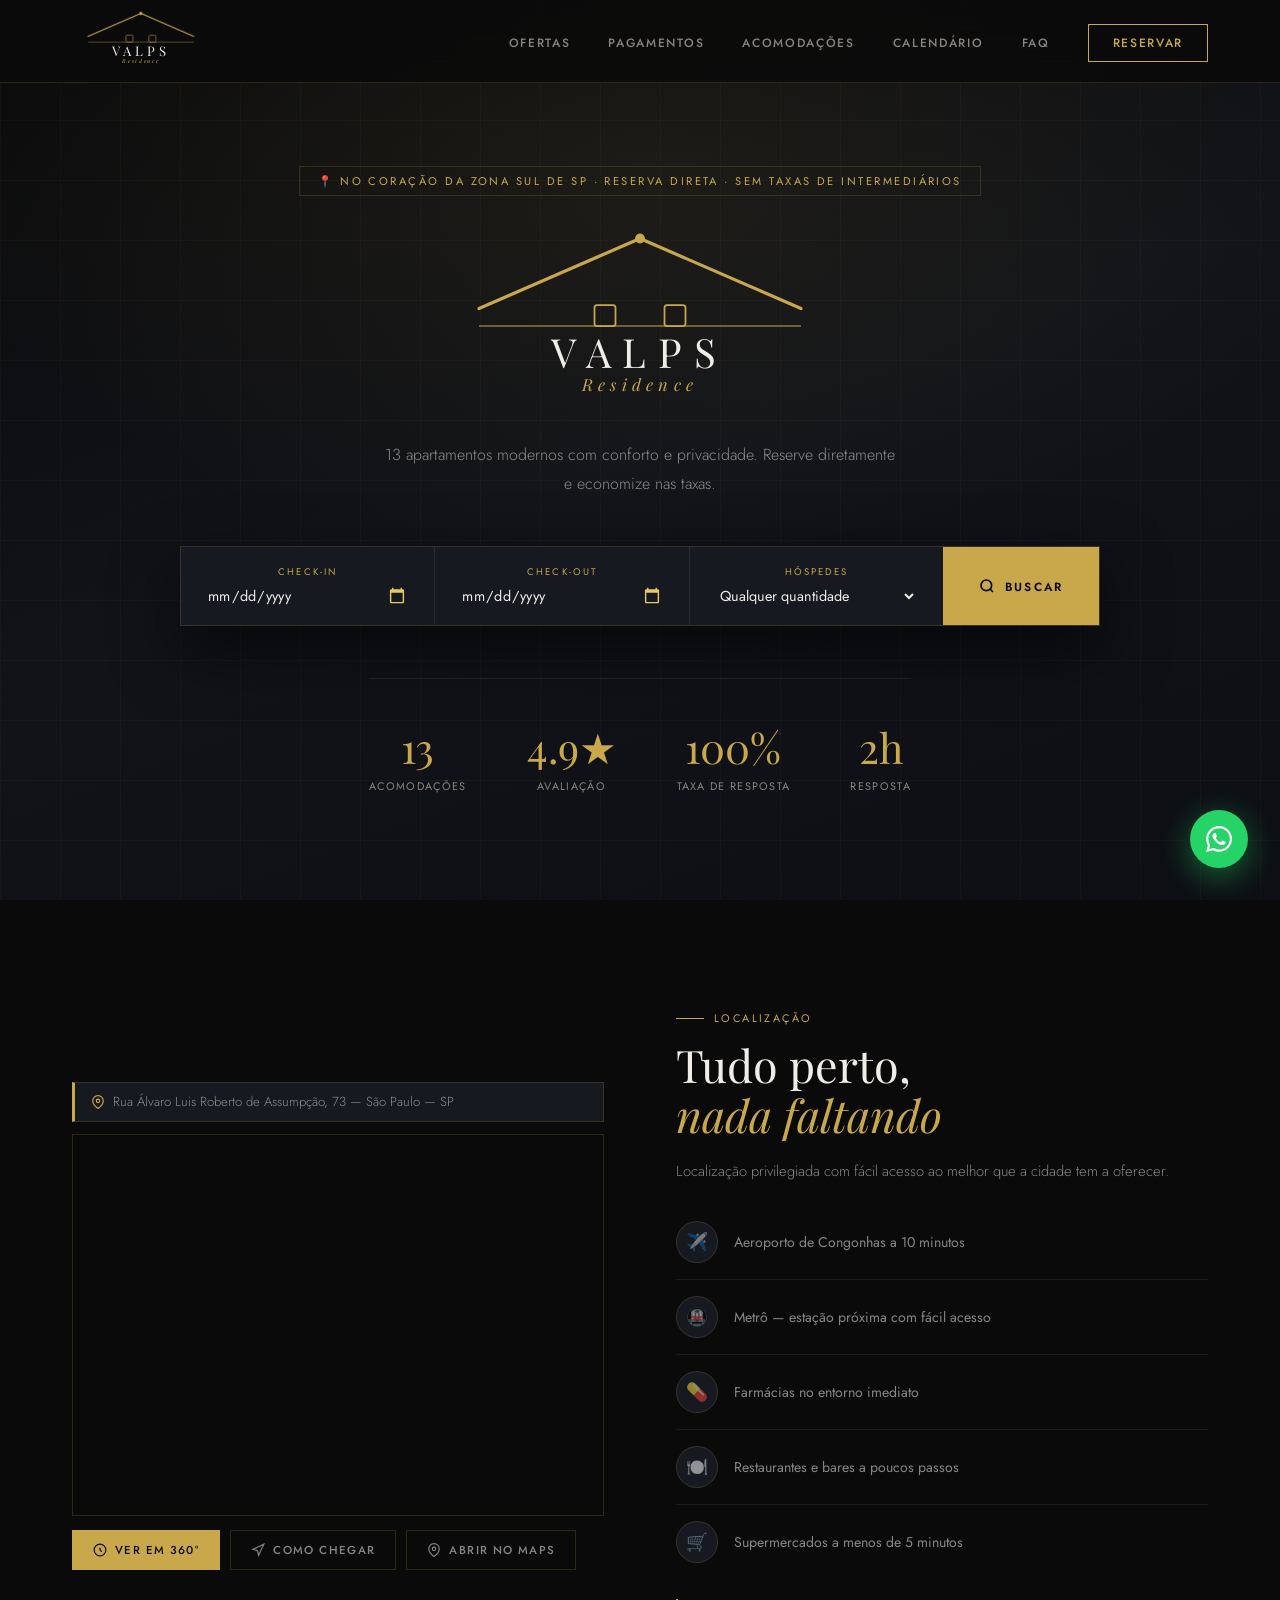
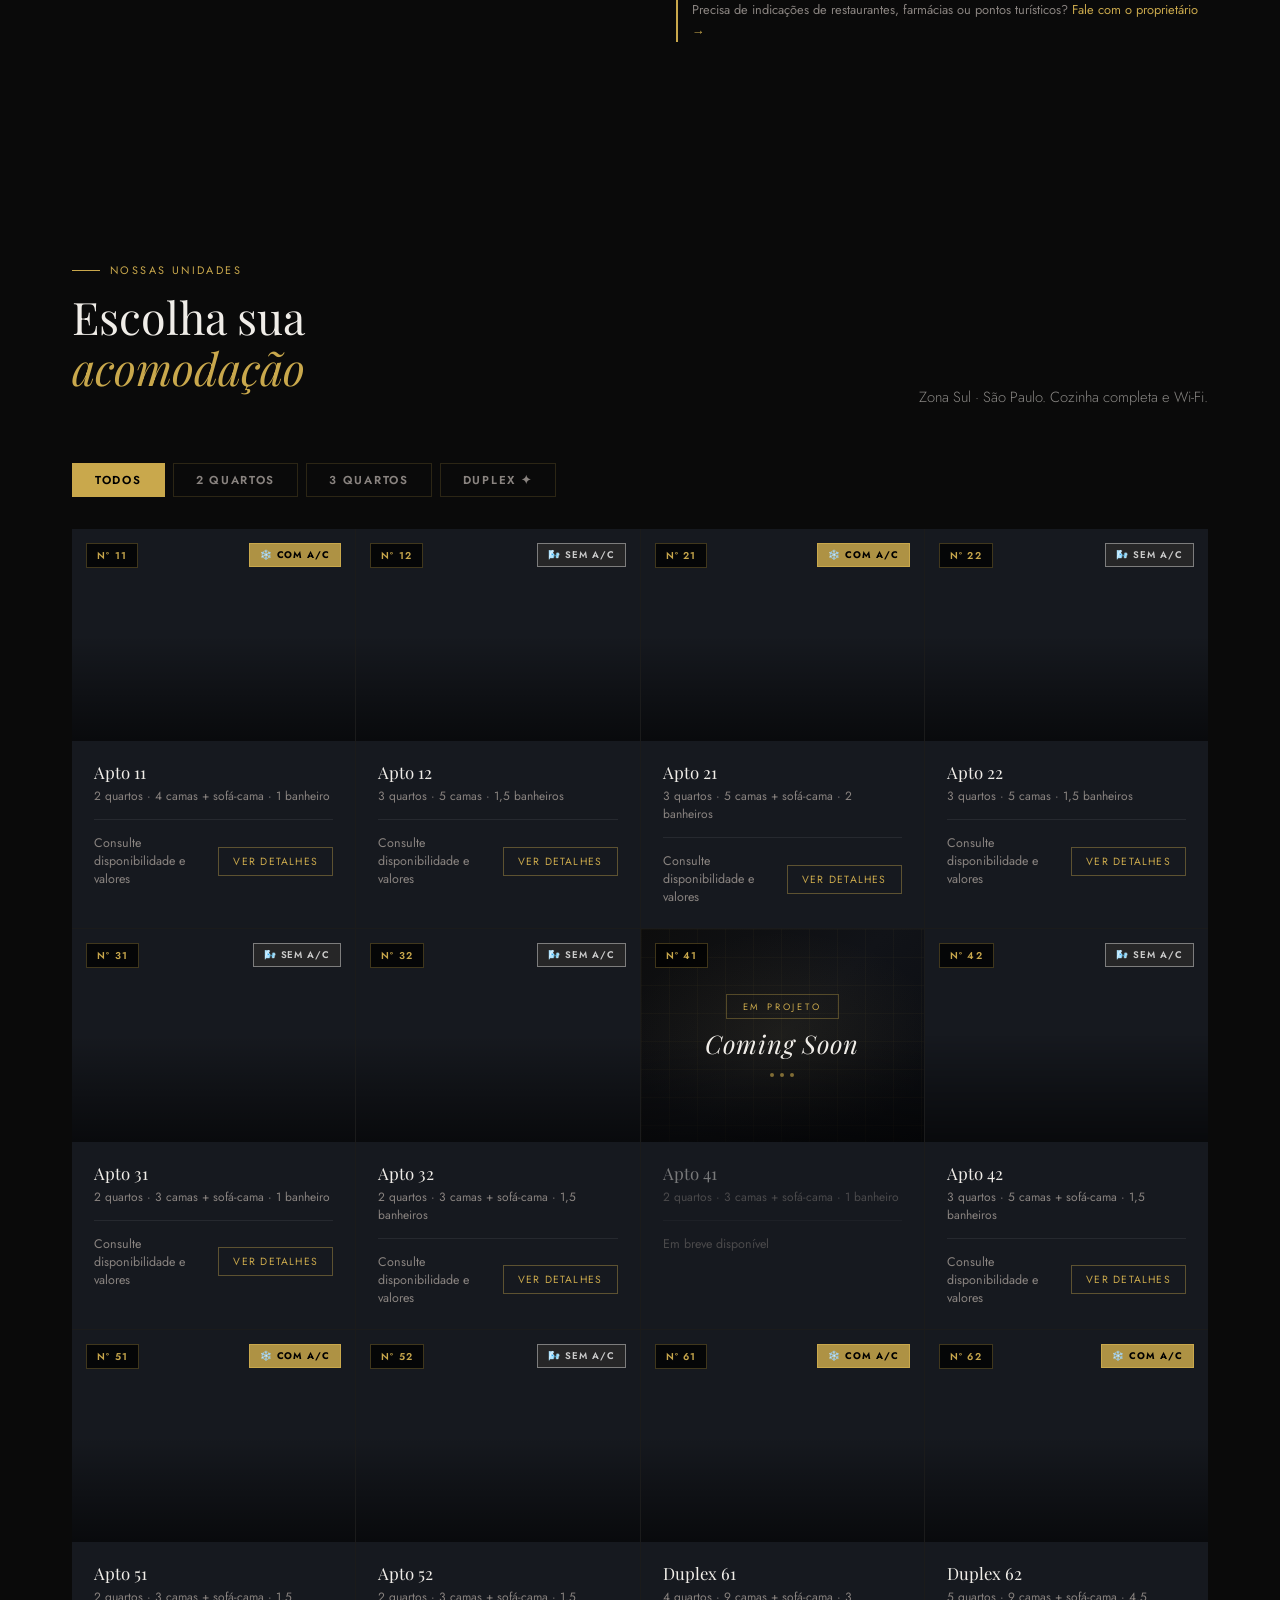
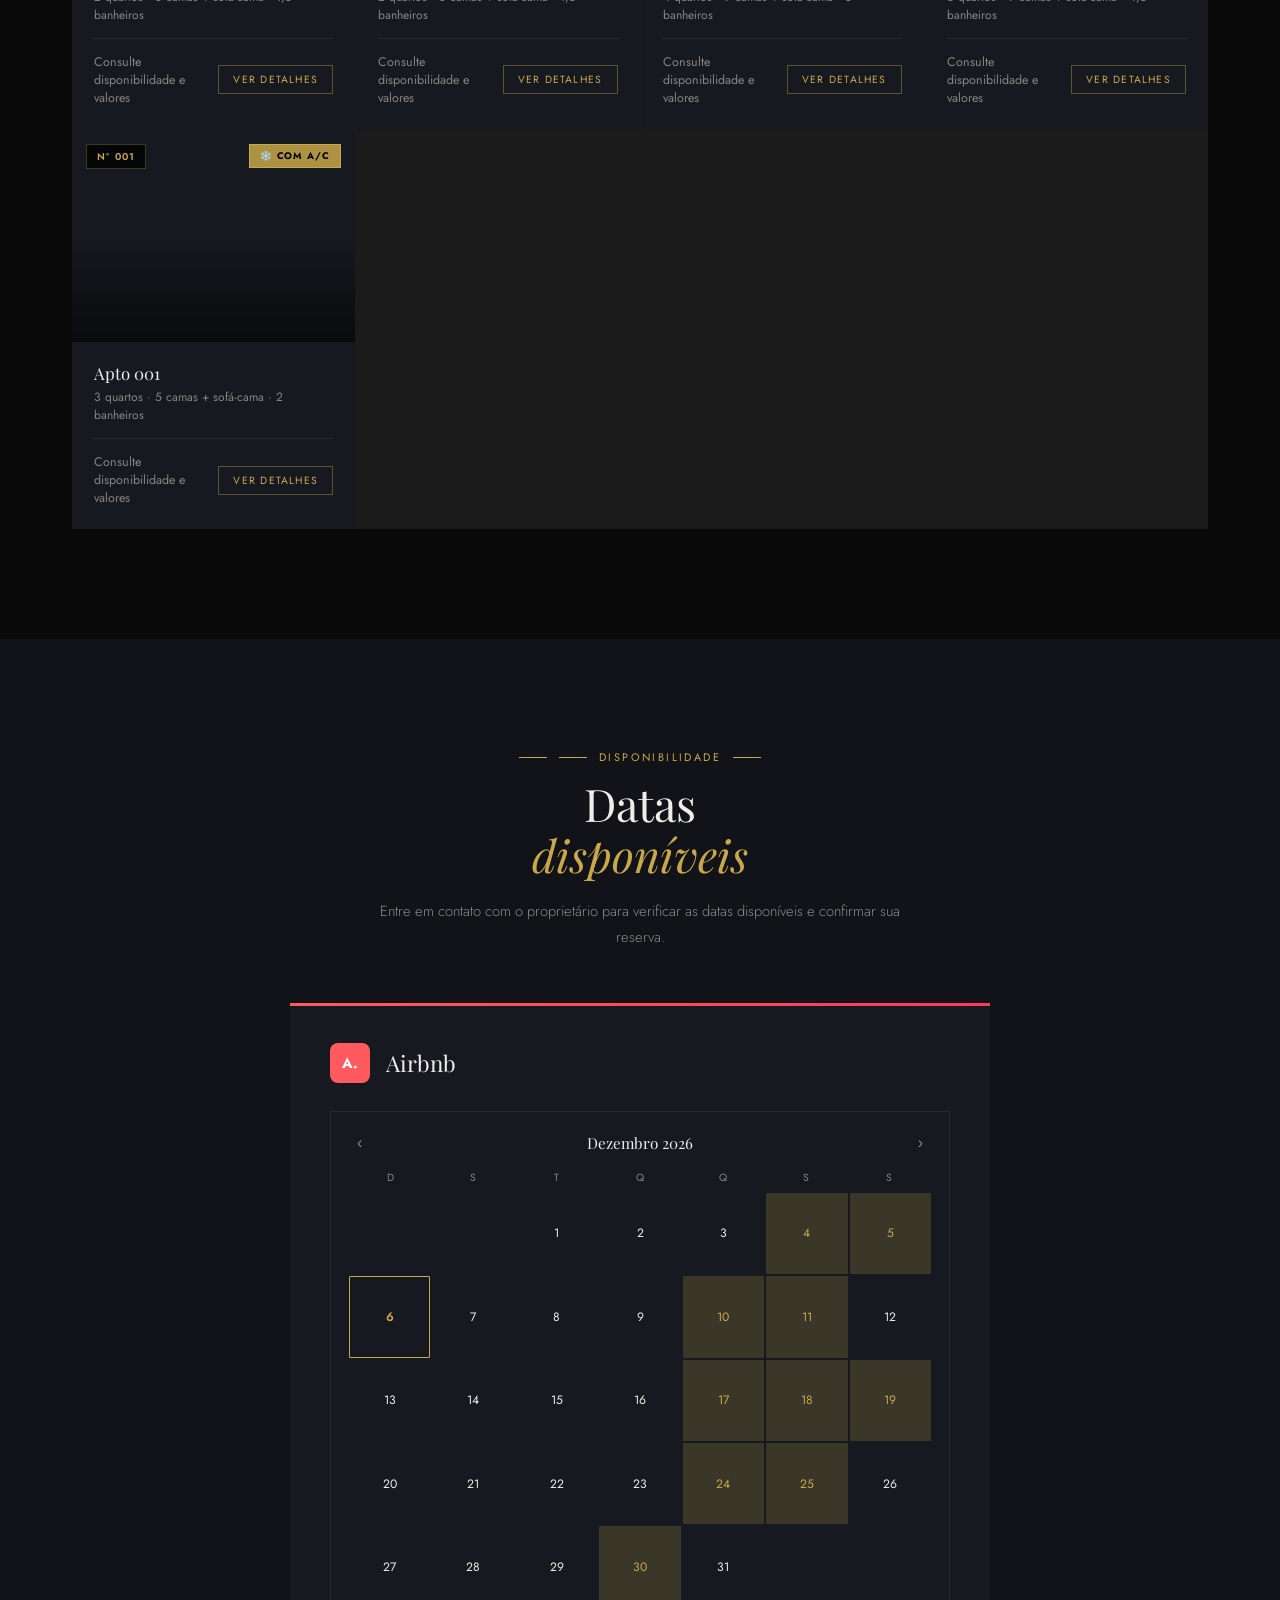
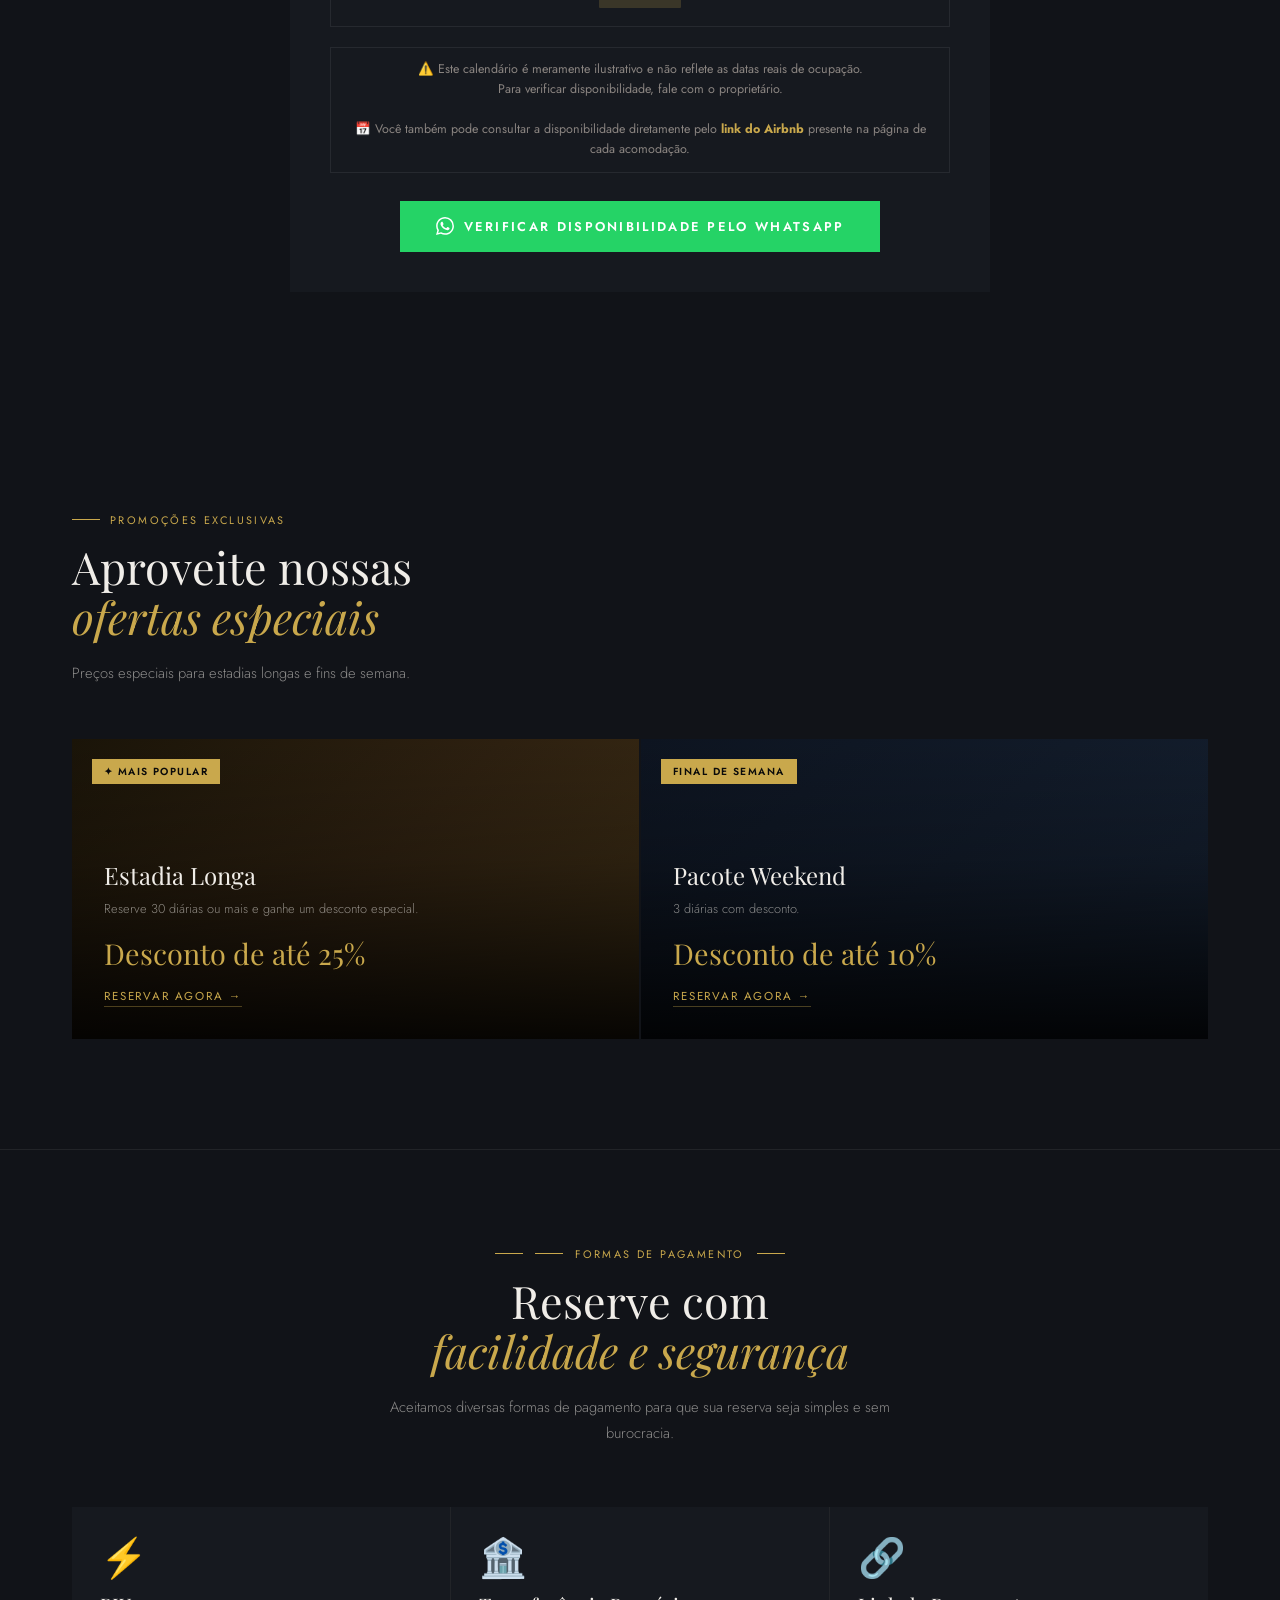
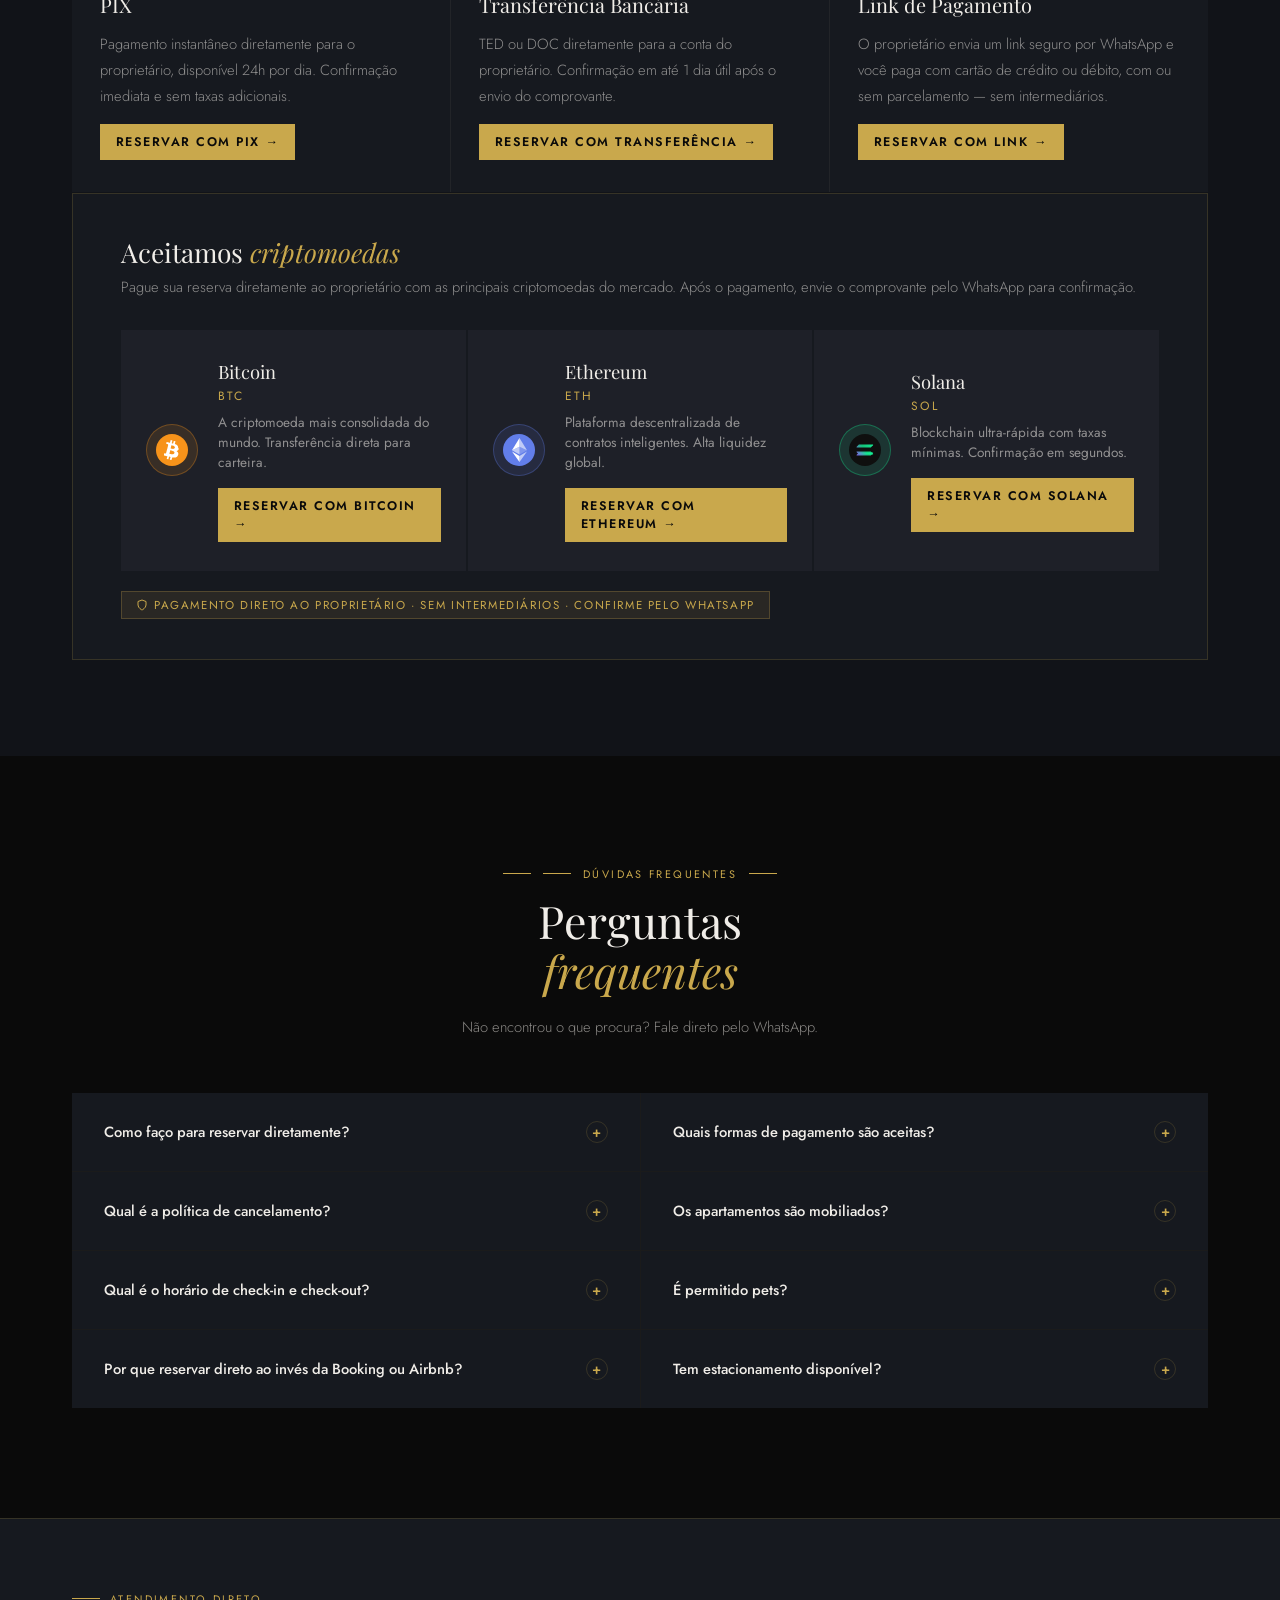
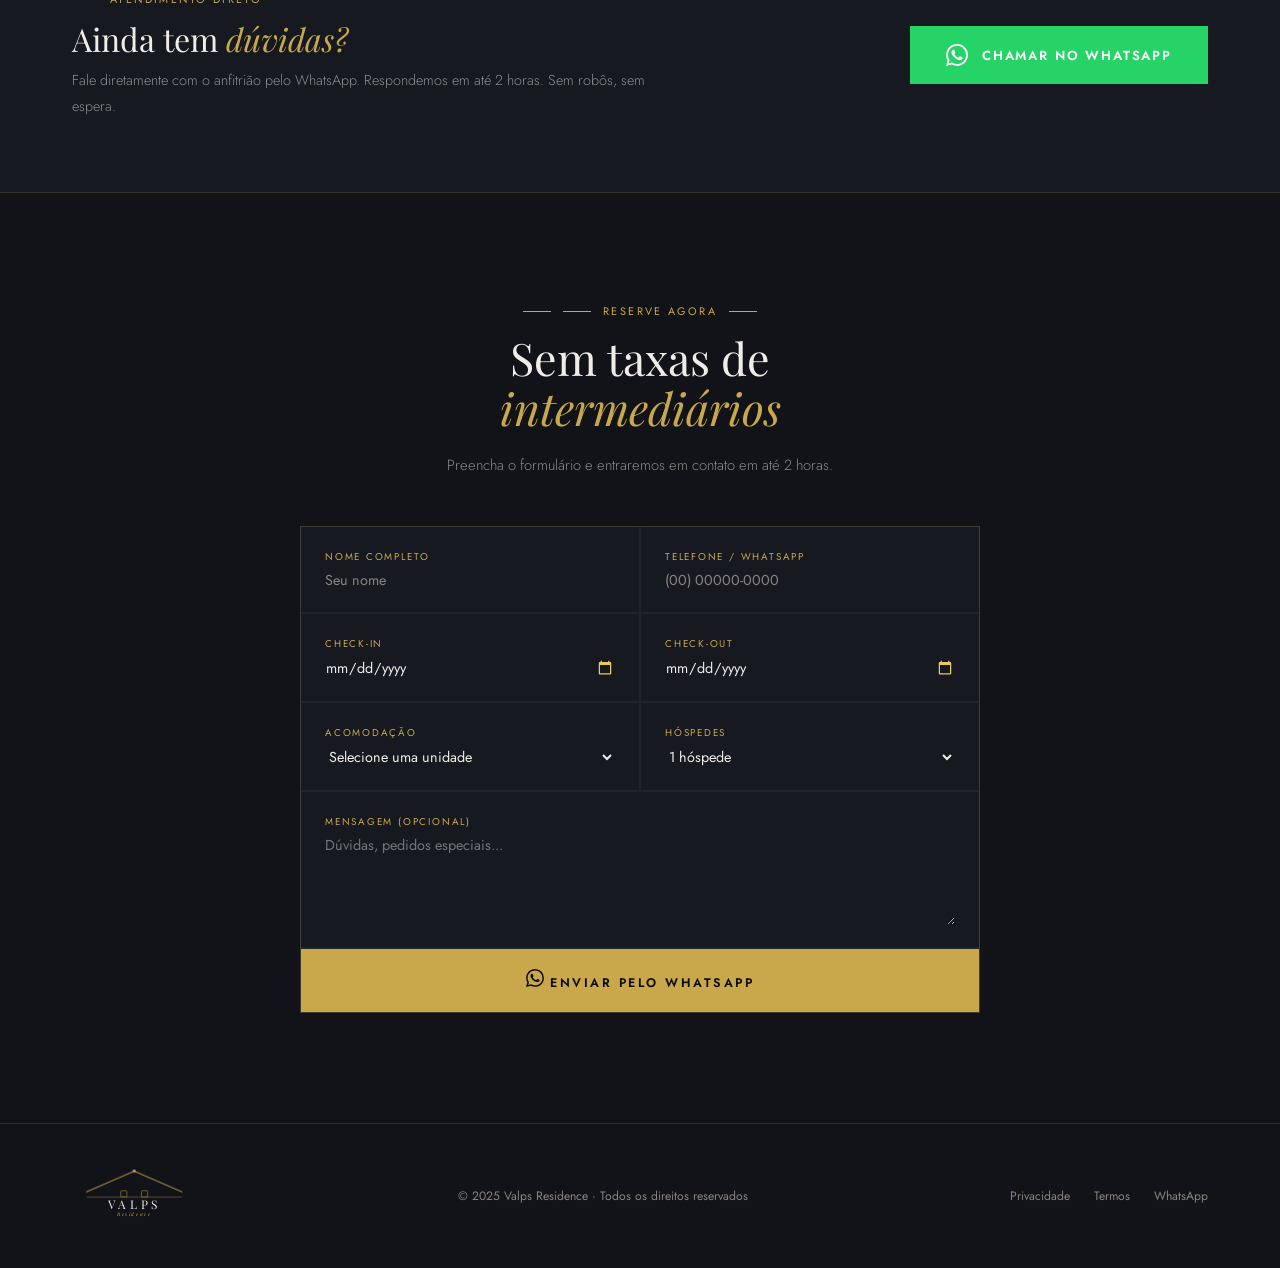
==== commit 6defd014: "Adicionados endereço, corrigido link 001 airbnb e quantidade de banheiros acomodação" ====
--- a/index.html
+++ b/index.html
@@ -151,6 +151,10 @@
   <section id="localizacao">
     <div class="local-grid">
       <div class="reveal">
+        <div class="address-bar">
+          <svg width="14" height="14" fill="none" viewBox="0 0 24 24" stroke="var(--gold)" stroke-width="2"><path d="M21 10c0 7-9 13-9 13s-9-6-9-13a9 9 0 0118 0z"/><circle cx="12" cy="10" r="3"/></svg>
+          <span>Rua Álvaro Luis Roberto de Assumpção, 73 — São Paulo — SP</span>
+        </div>
         <div class="map-container">
           <iframe
             src="https://www.google.com/maps?q=-23.616923,-46.679839&z=17&output=embed"
--- a/style.css
+++ b/style.css
@@ -150,6 +150,14 @@
 .local-grid{display:grid;grid-template-columns:1fr 1fr;gap:72px;align-items:center;}
 .map-ph{aspect-ratio:1;background:var(--surface);border:1px solid var(--border);display:flex;flex-direction:column;align-items:center;justify-content:center;gap:14px;}
 .map-ph p{font-family:'Playfair Display',serif;font-style:italic;color:var(--text-muted);}
+.address-bar{
+  display:flex;align-items:center;gap:8px;
+  padding:10px 16px;margin-bottom:12px;
+  background:var(--surface);border:1px solid var(--border);
+  font-size:0.82rem;color:var(--text-dim);font-weight:300;
+  border-left:3px solid var(--gold);
+}
+.address-bar span{line-height:1.4;}
 .map-container{position:relative;overflow:hidden;border:1px solid var(--border);}
 .map-container iframe{display:block;width:100%;height:380px;border:none;filter:grayscale(20%) contrast(1.05);}
 .map-actions{display:flex;gap:10px;margin-top:14px;}
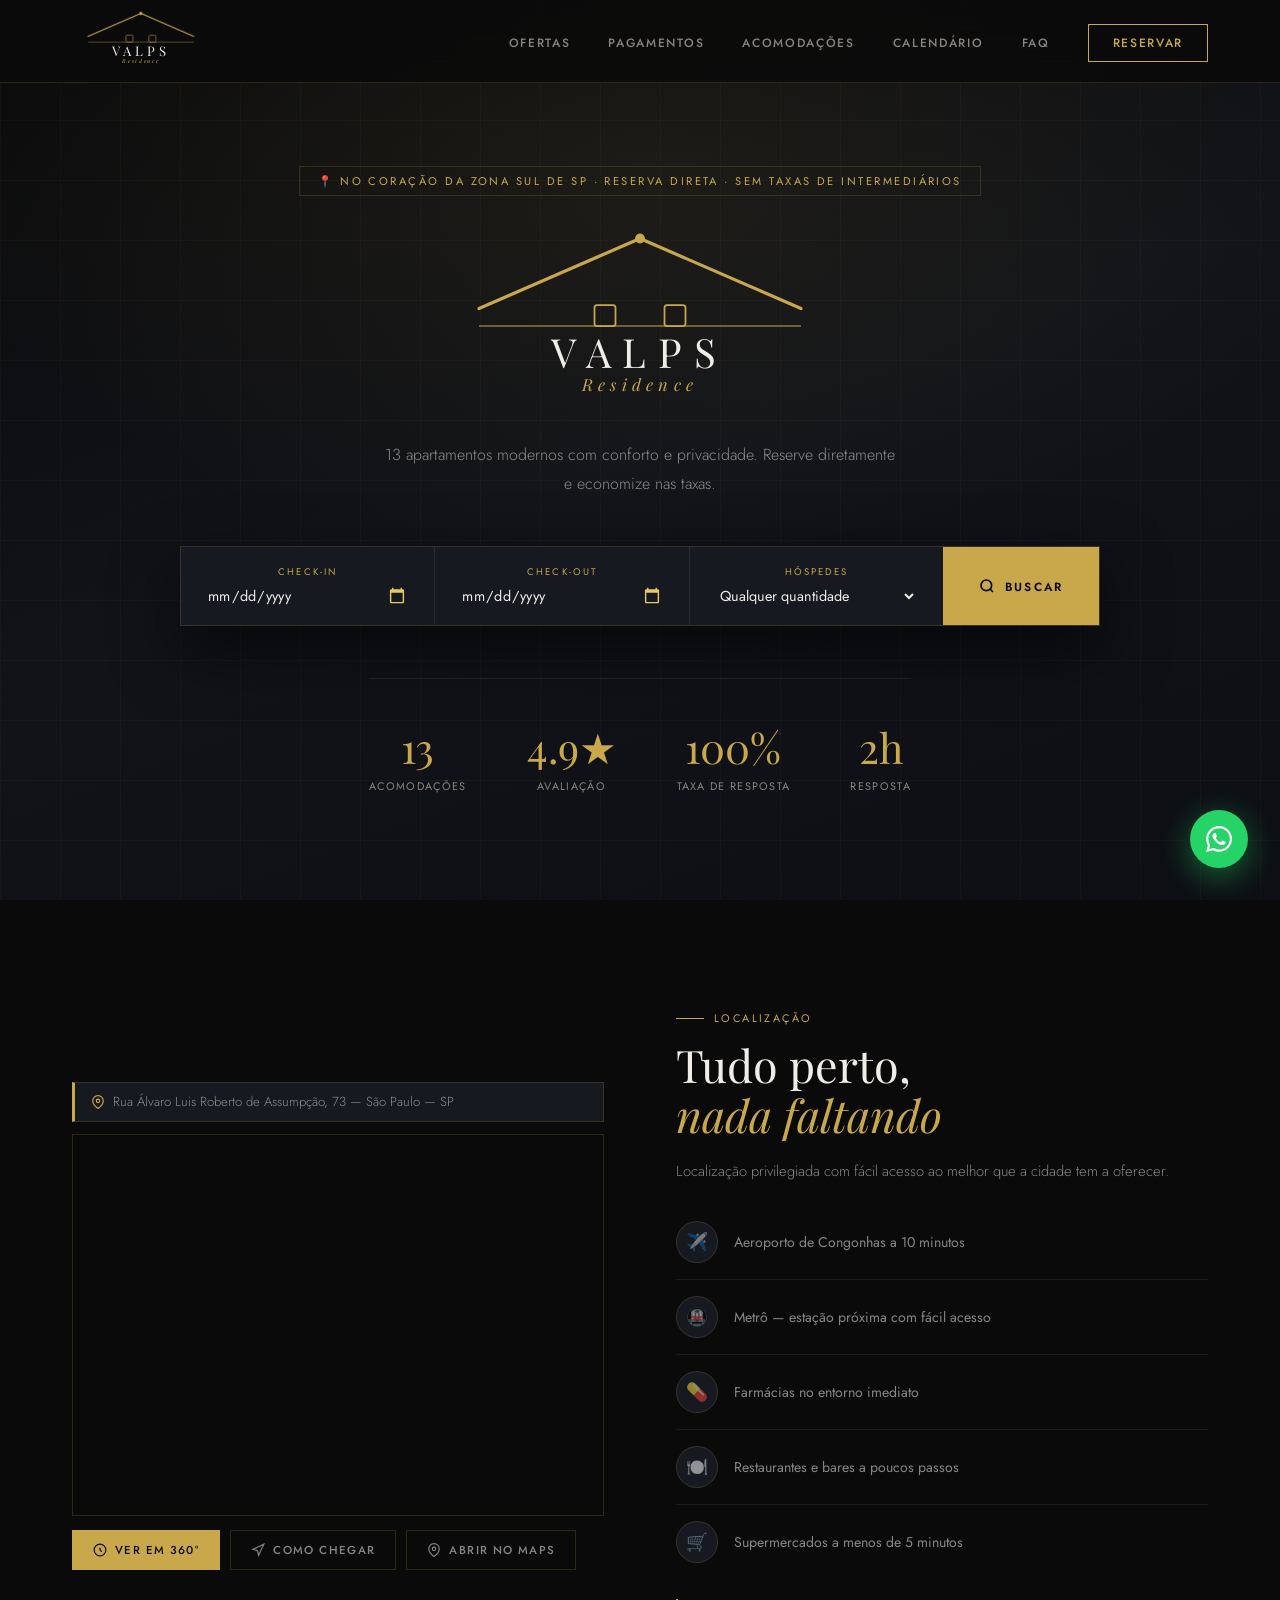
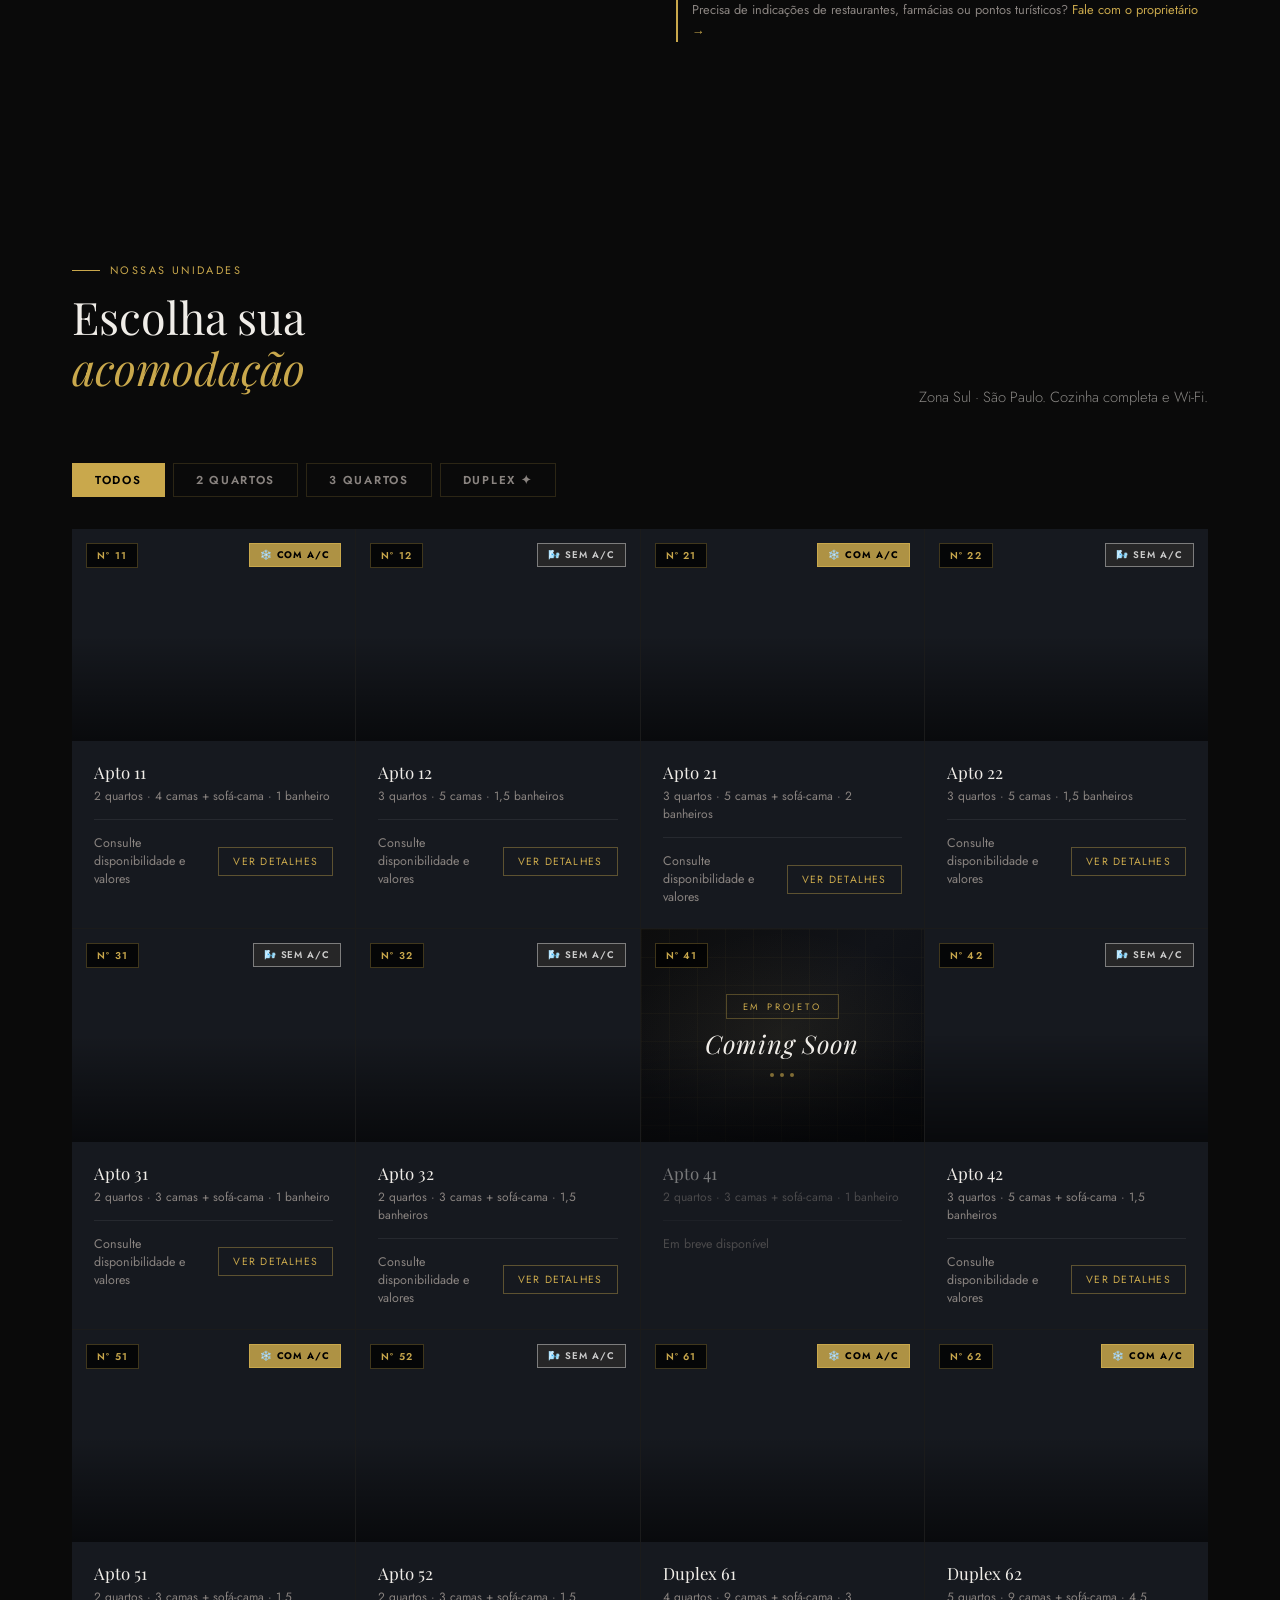
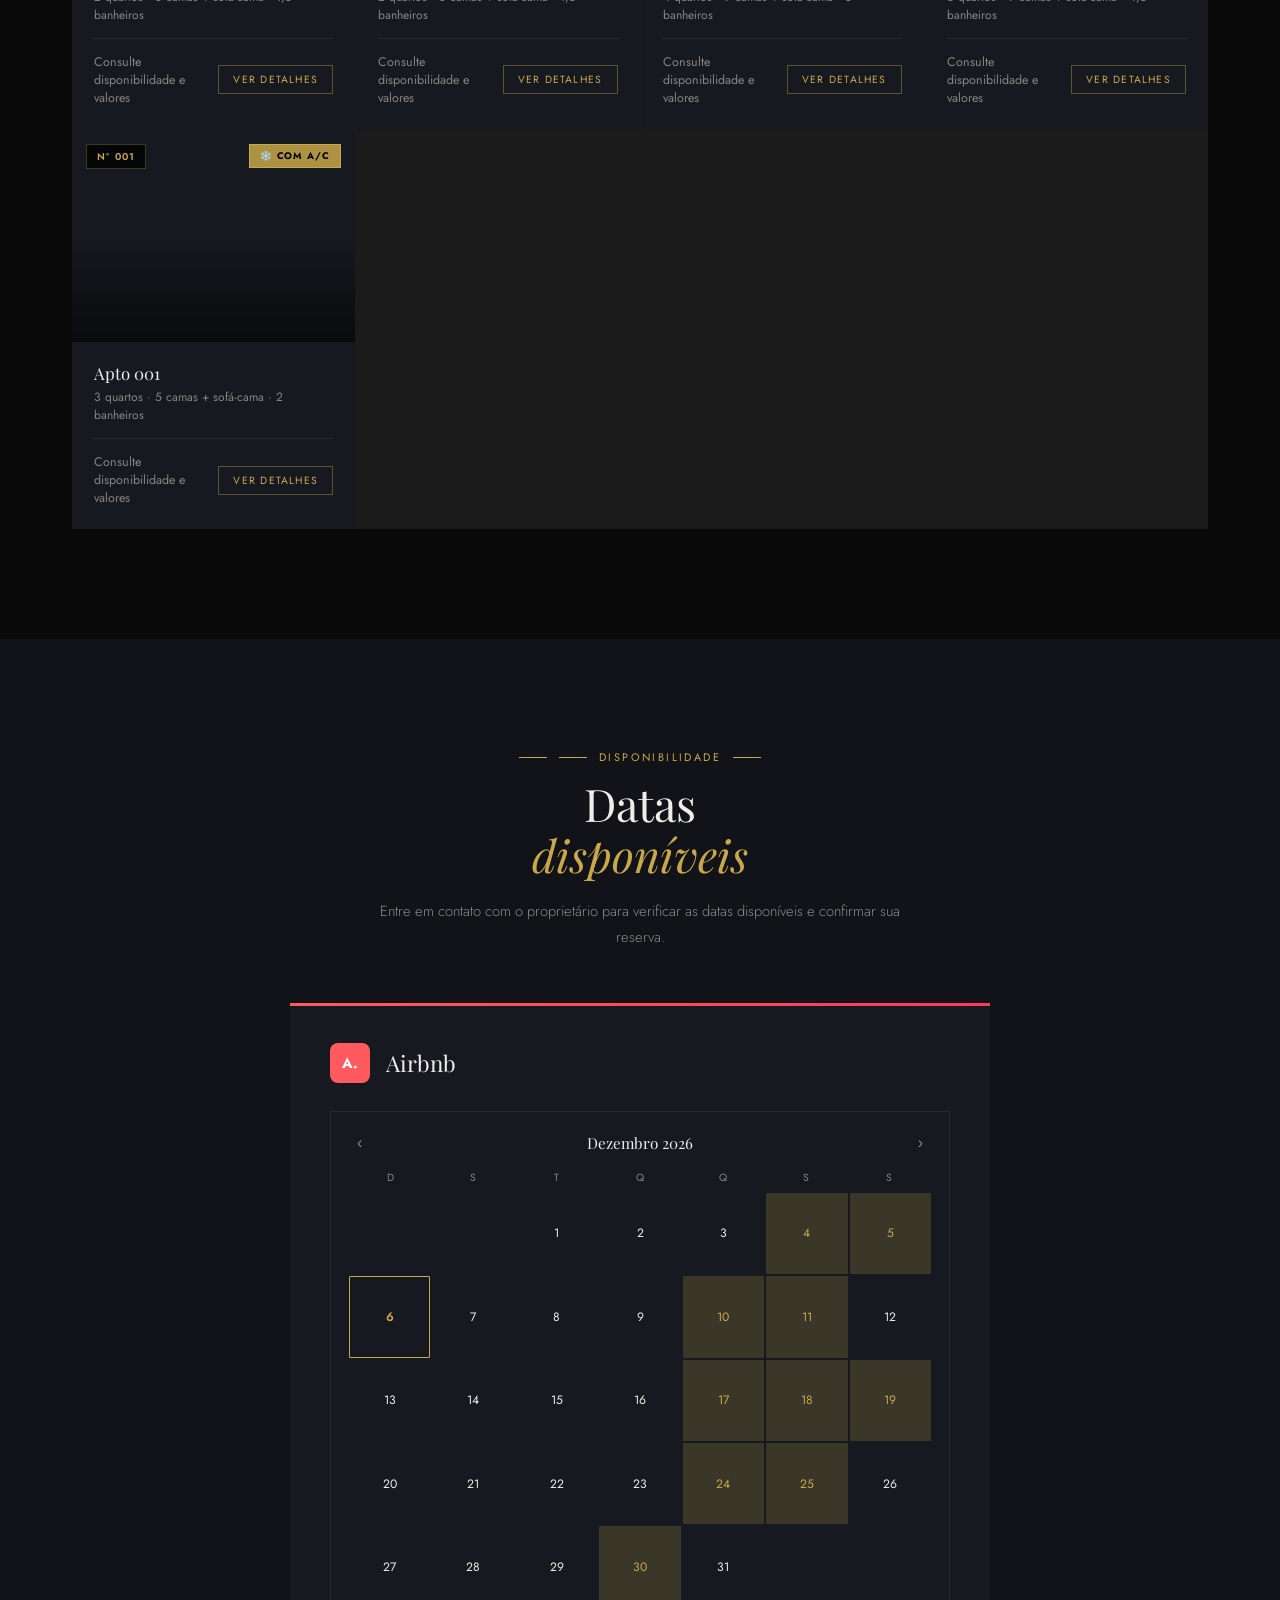
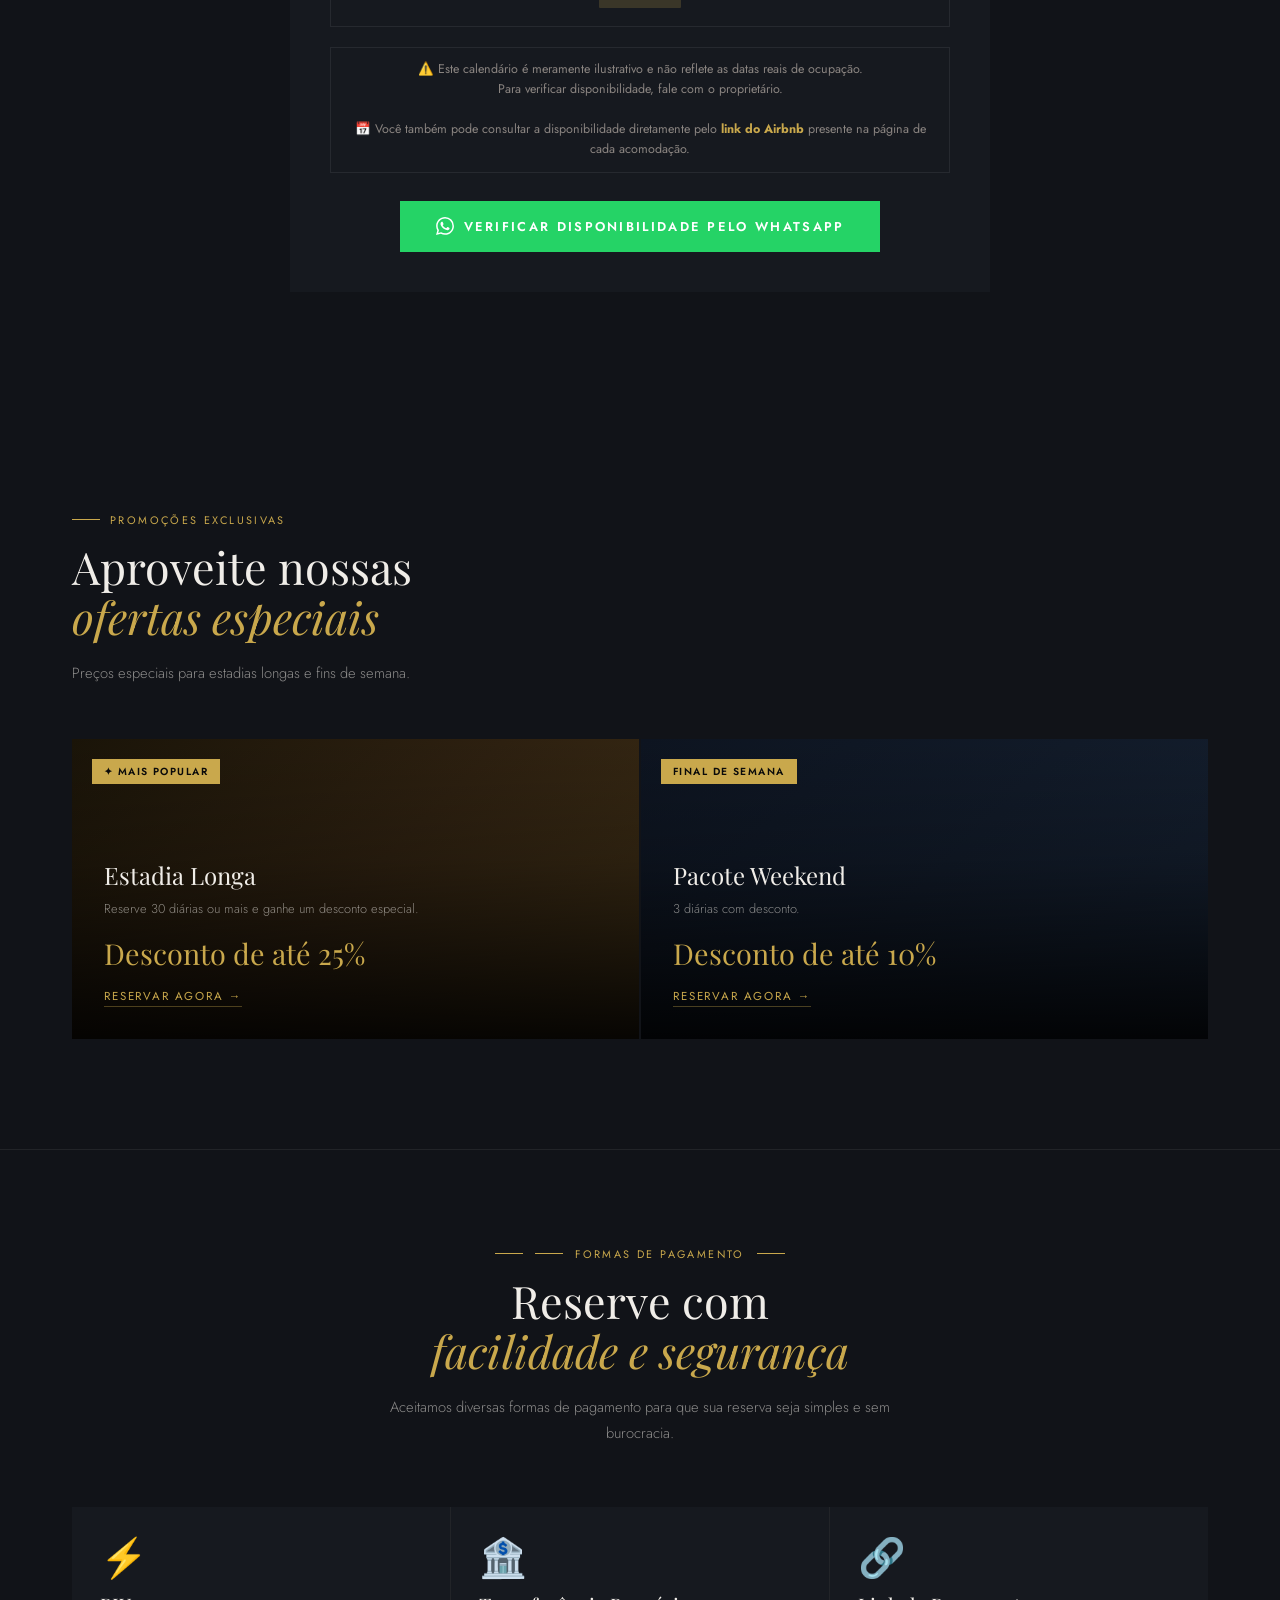
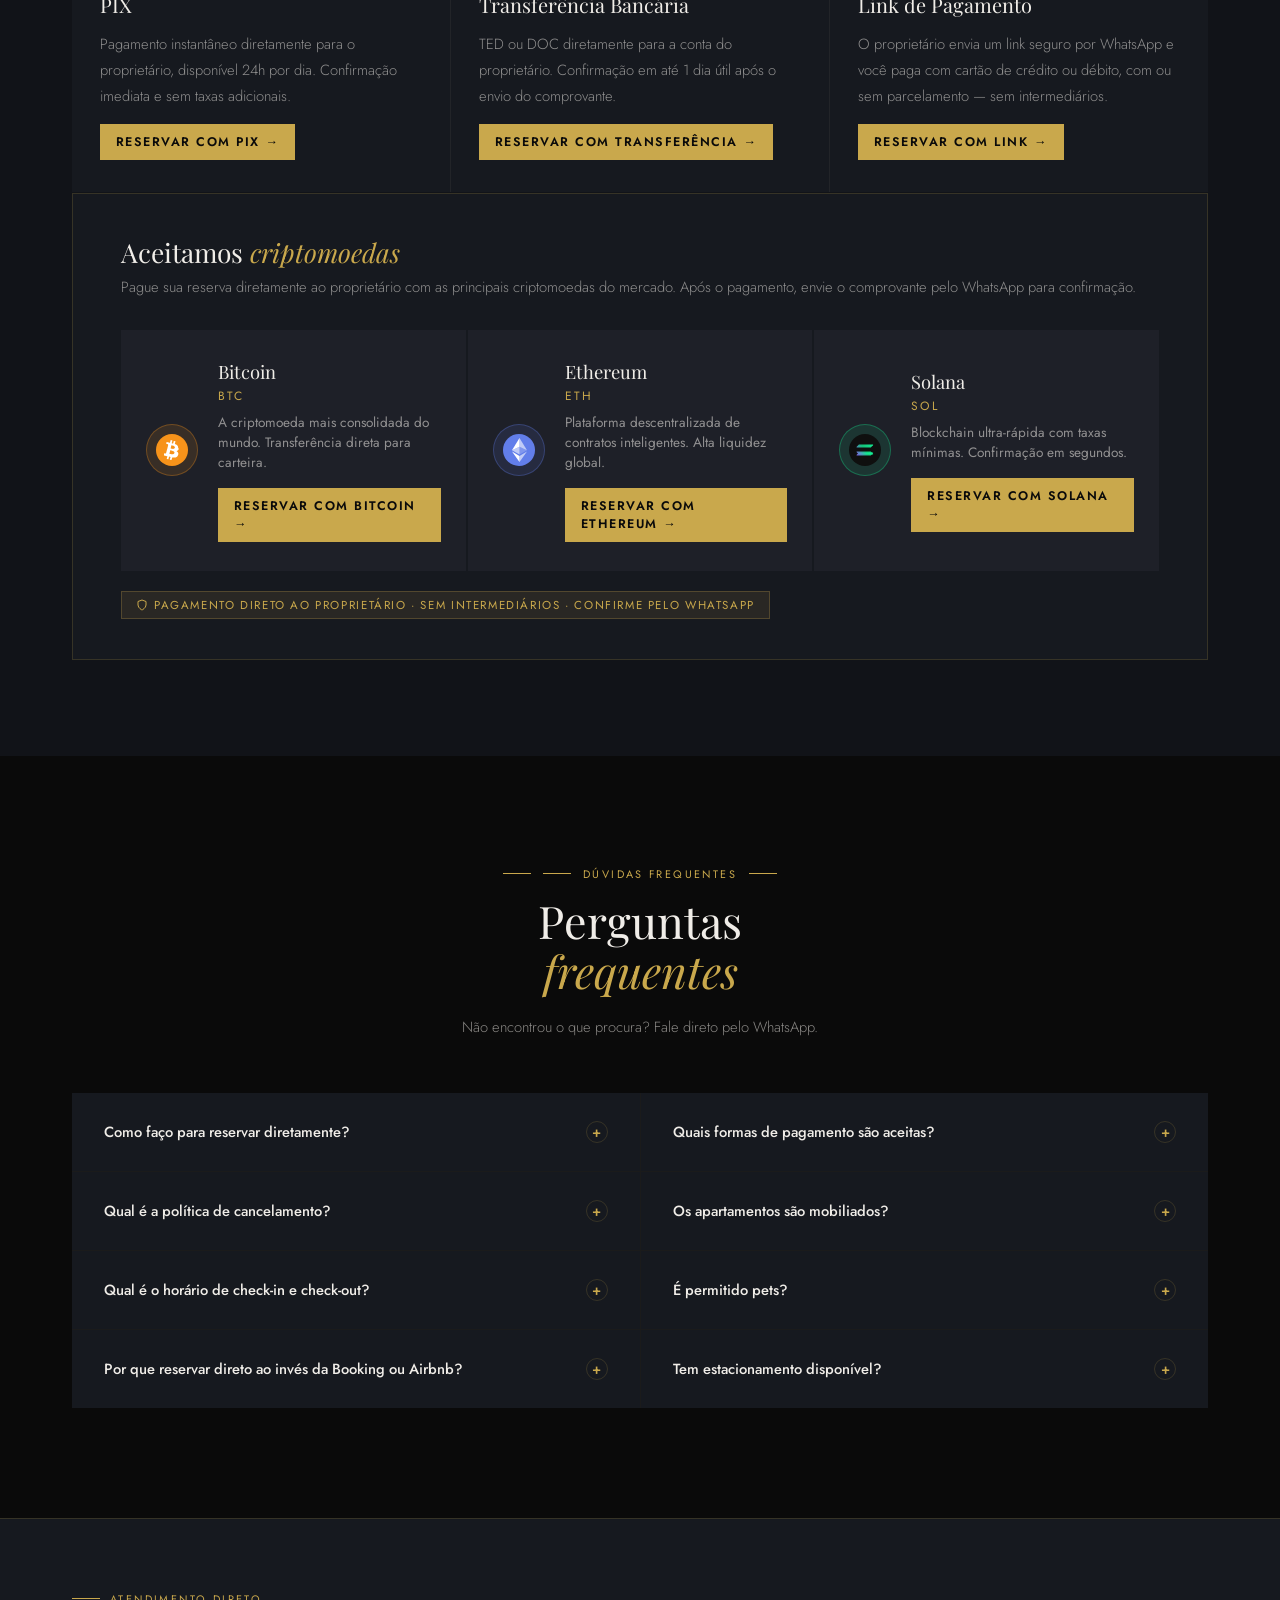
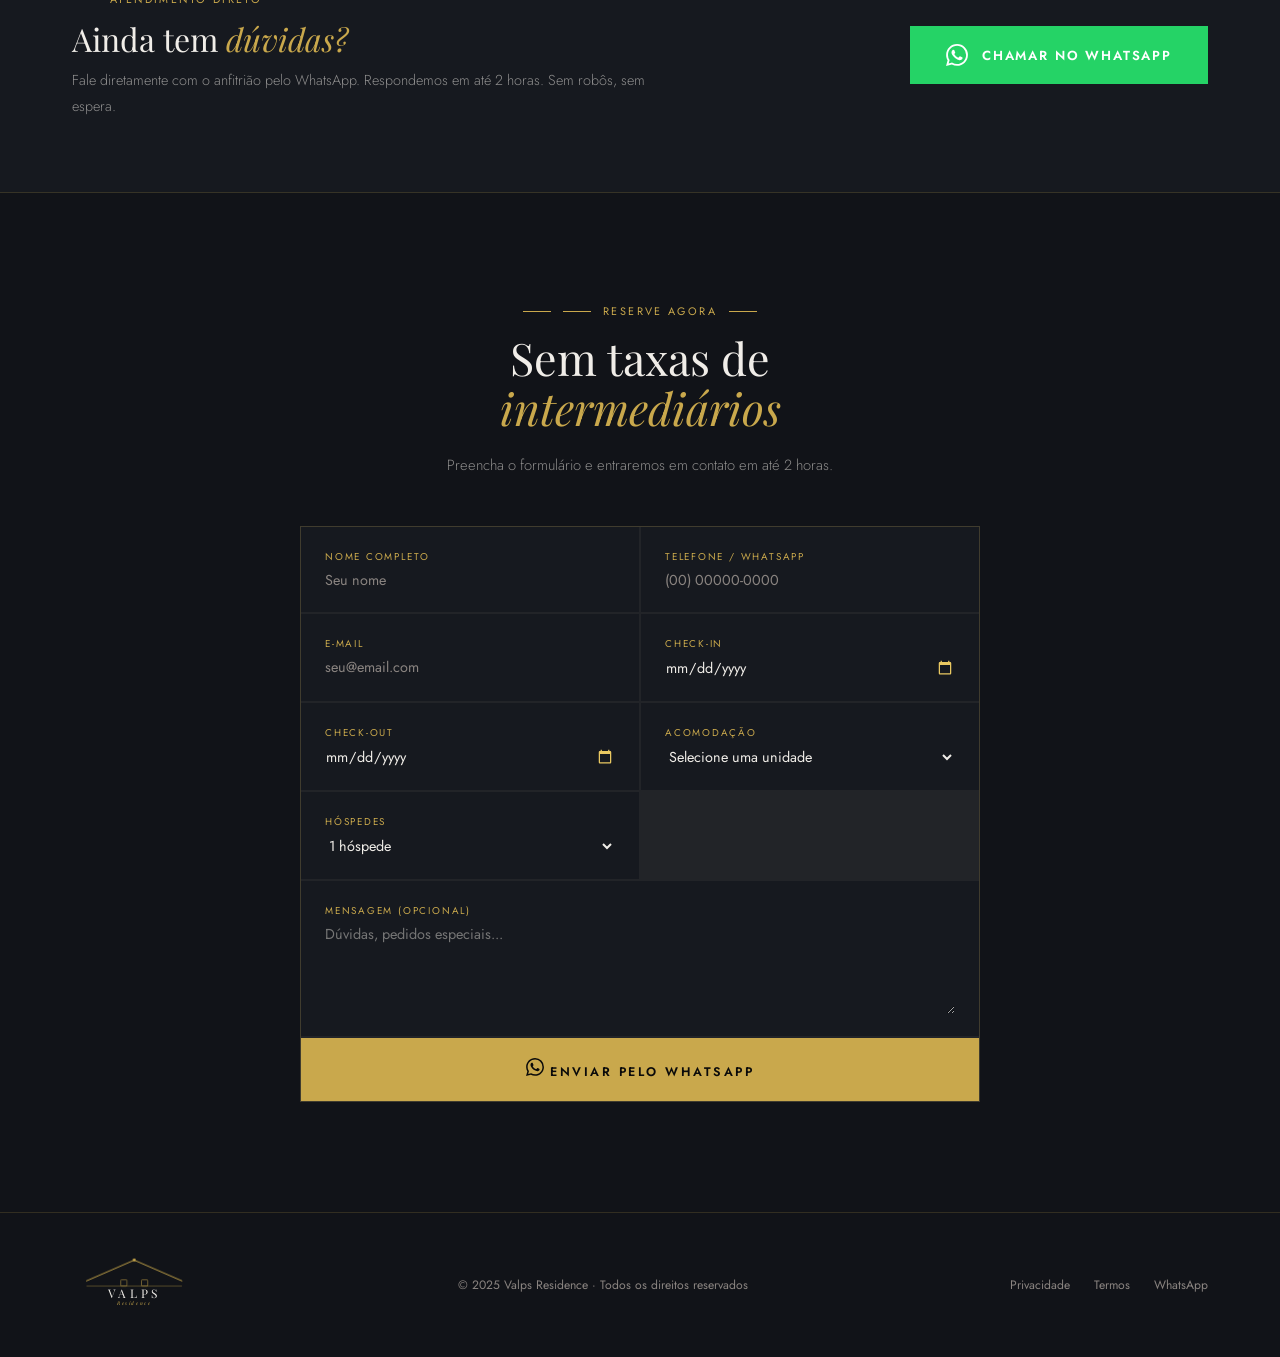
==== commit 96f63404: "adicionado banco de dados e link com planilha de sheets" ====
--- a/index.html
+++ b/index.html
@@ -460,6 +460,7 @@
     <form class="contato-form reveal" onsubmit="handleContactSubmit(event)">
       <div class="form-group"><label>Nome completo</label><input type="text" id="c-nome" placeholder="Seu nome" required></div>
       <div class="form-group"><label>Telefone / WhatsApp</label><input type="tel" id="c-tel" placeholder="(00) 00000-0000"></div>
+      <div class="form-group"><label>E-mail</label><input type="email" id="c-email" placeholder="seu@email.com"></div>
       <div class="form-group date-hint" style="position:relative;"><label>Check-in</label><input type="date" id="c-checkin"></div>
       <div class="form-group date-hint" style="position:relative;"><label>Check-out</label><input type="date" id="c-checkout"></div>
       <div class="form-group"><label>Acomodação</label>
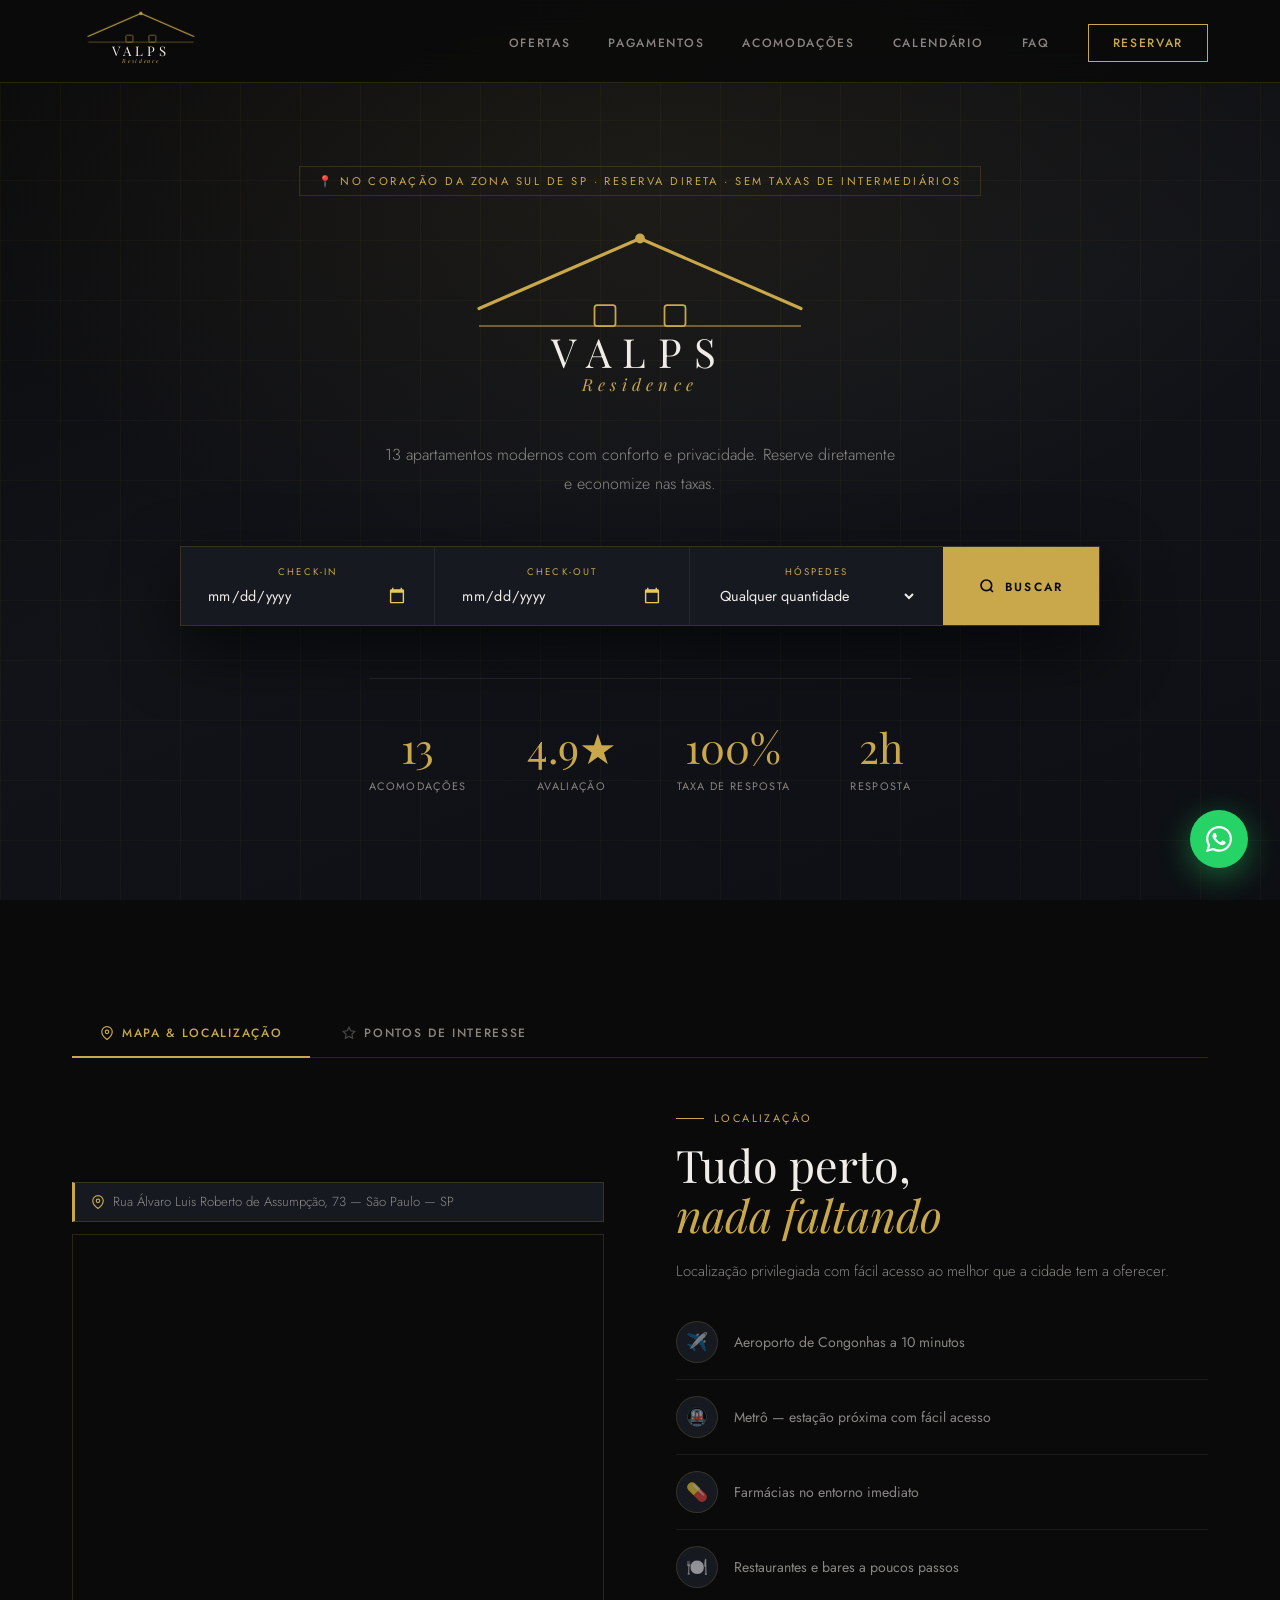
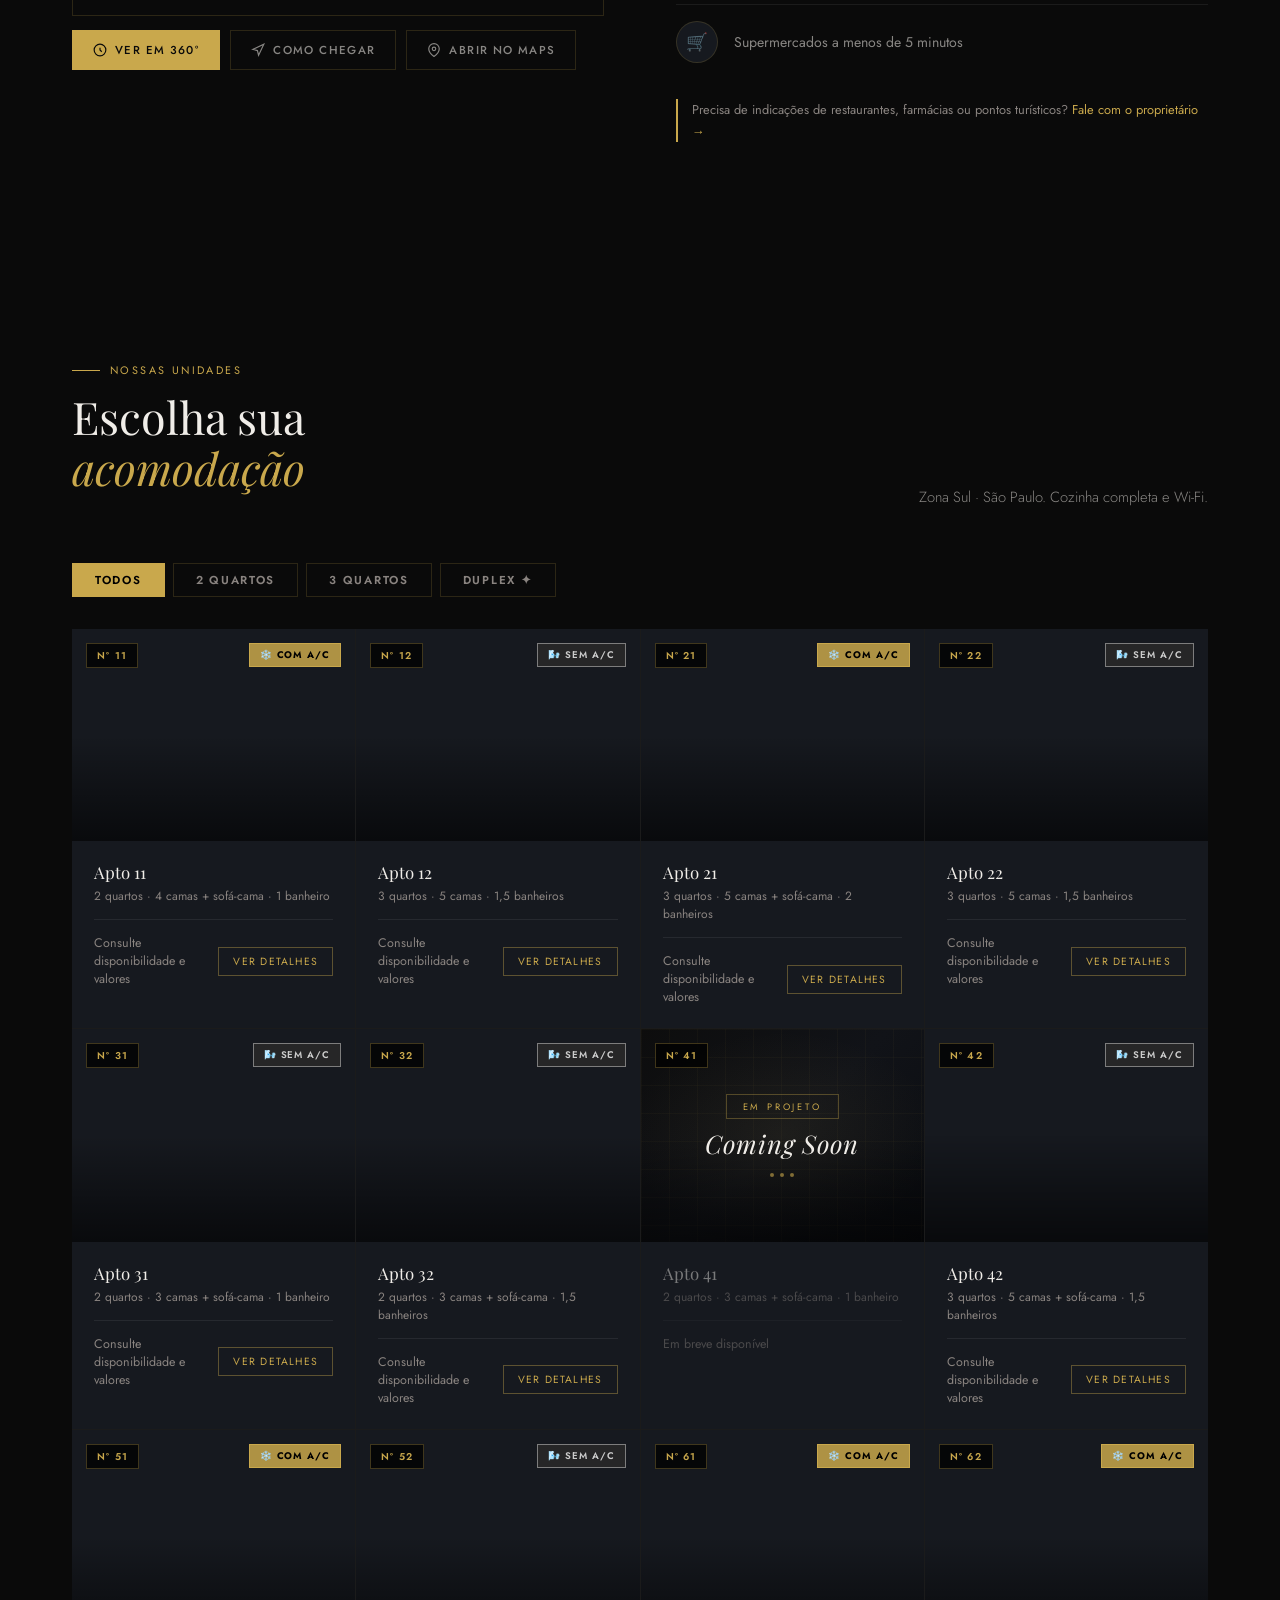
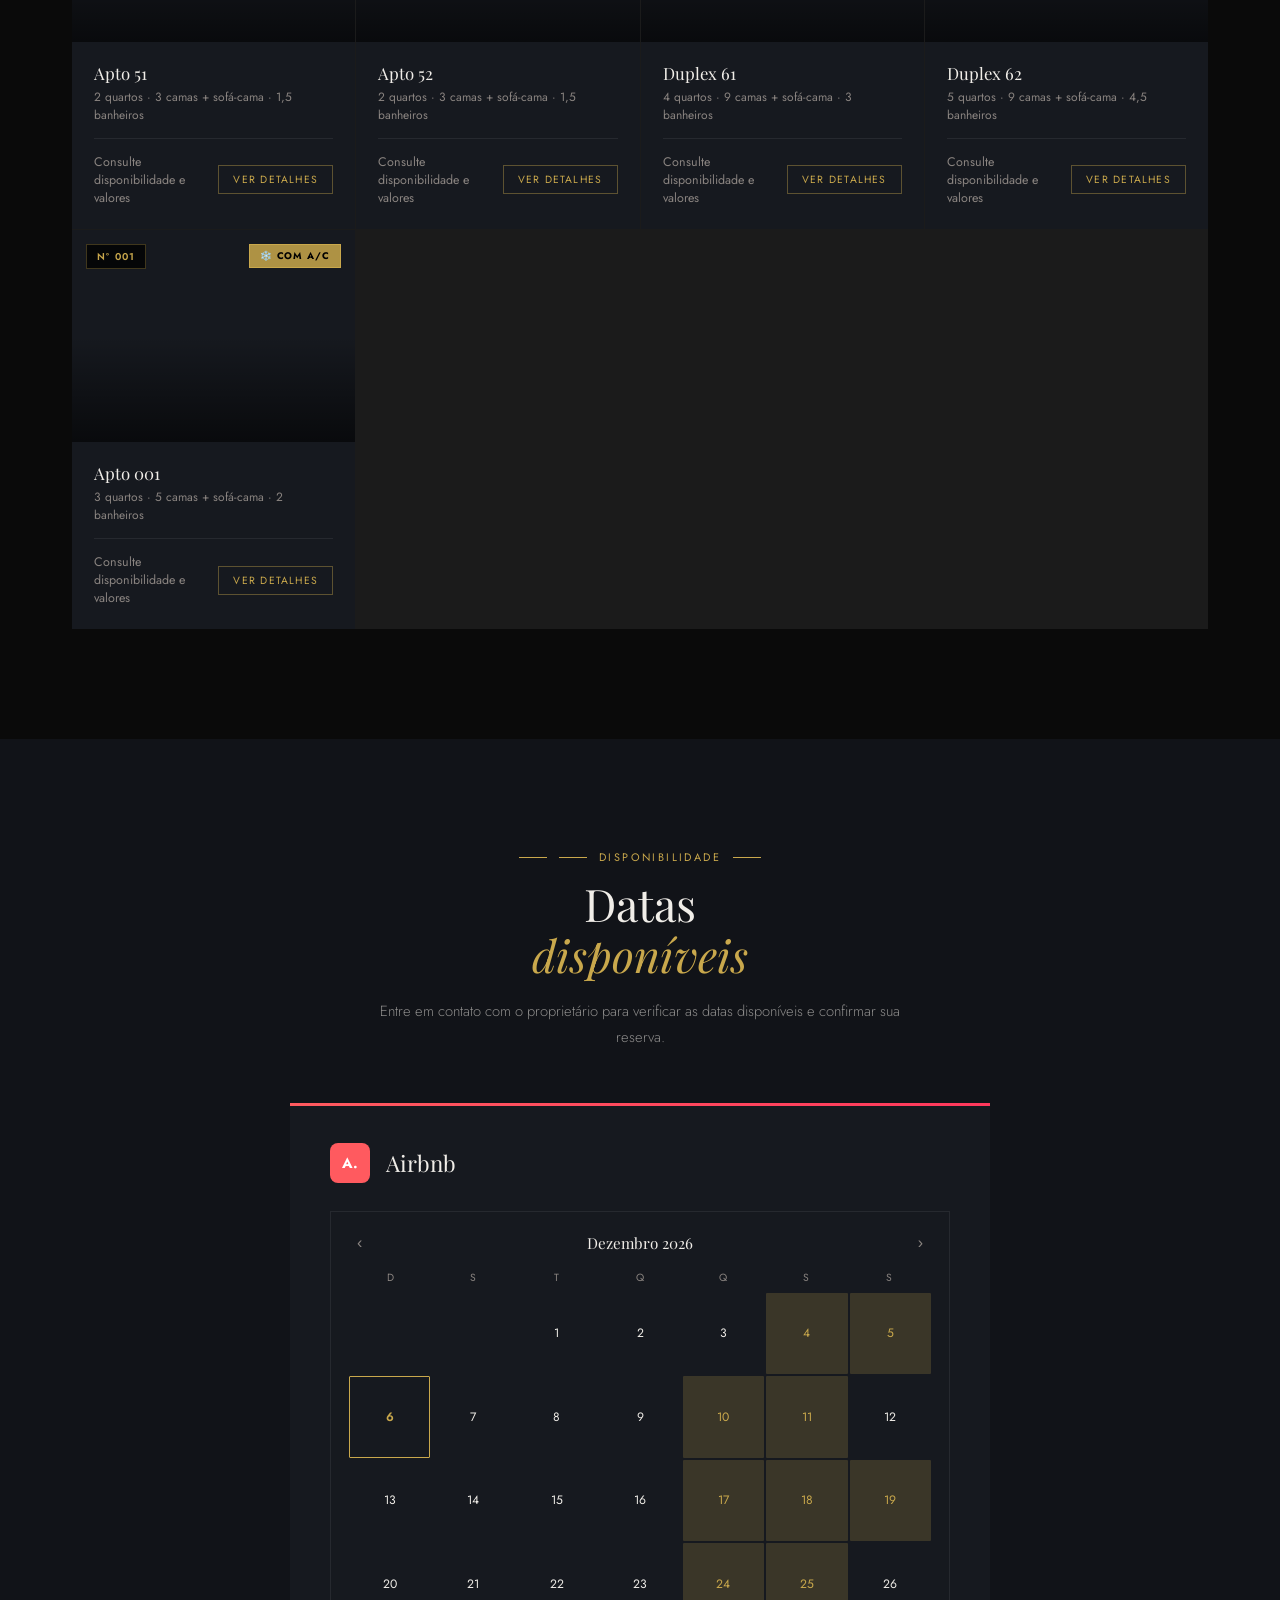
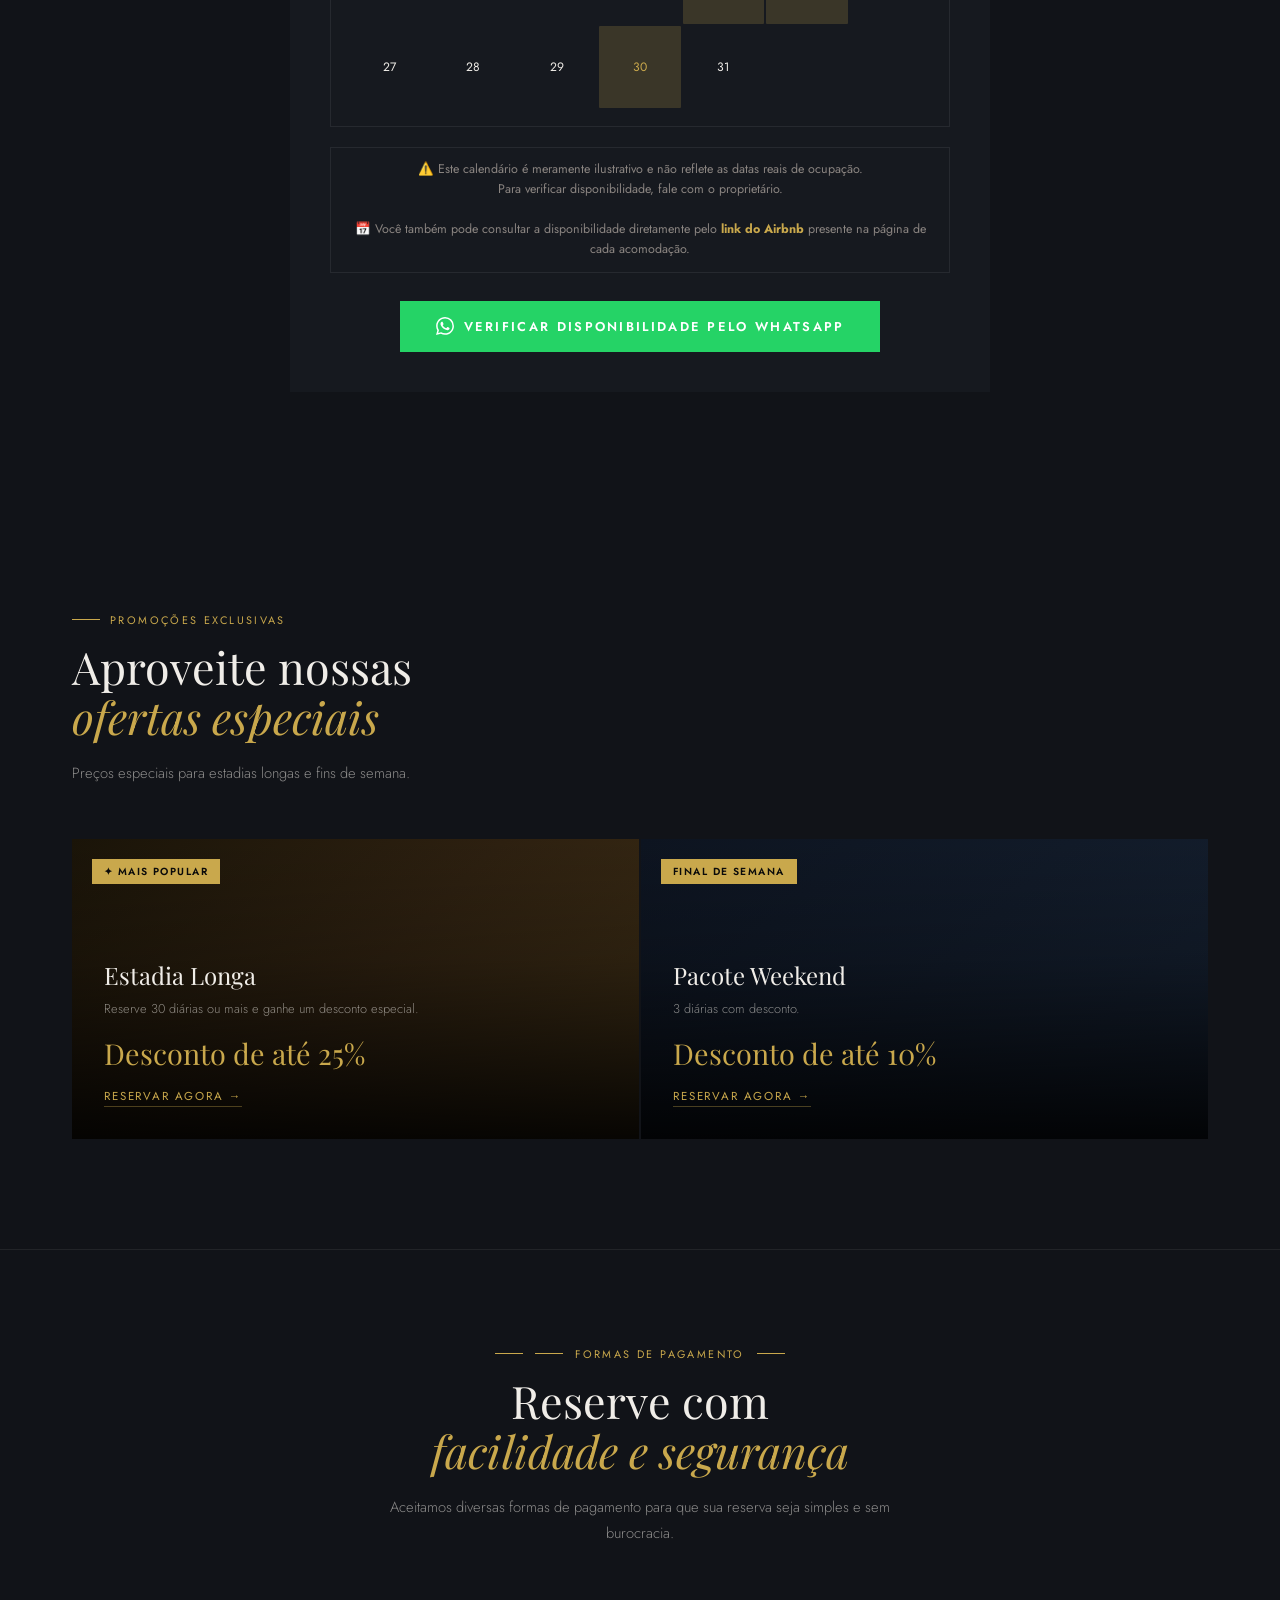
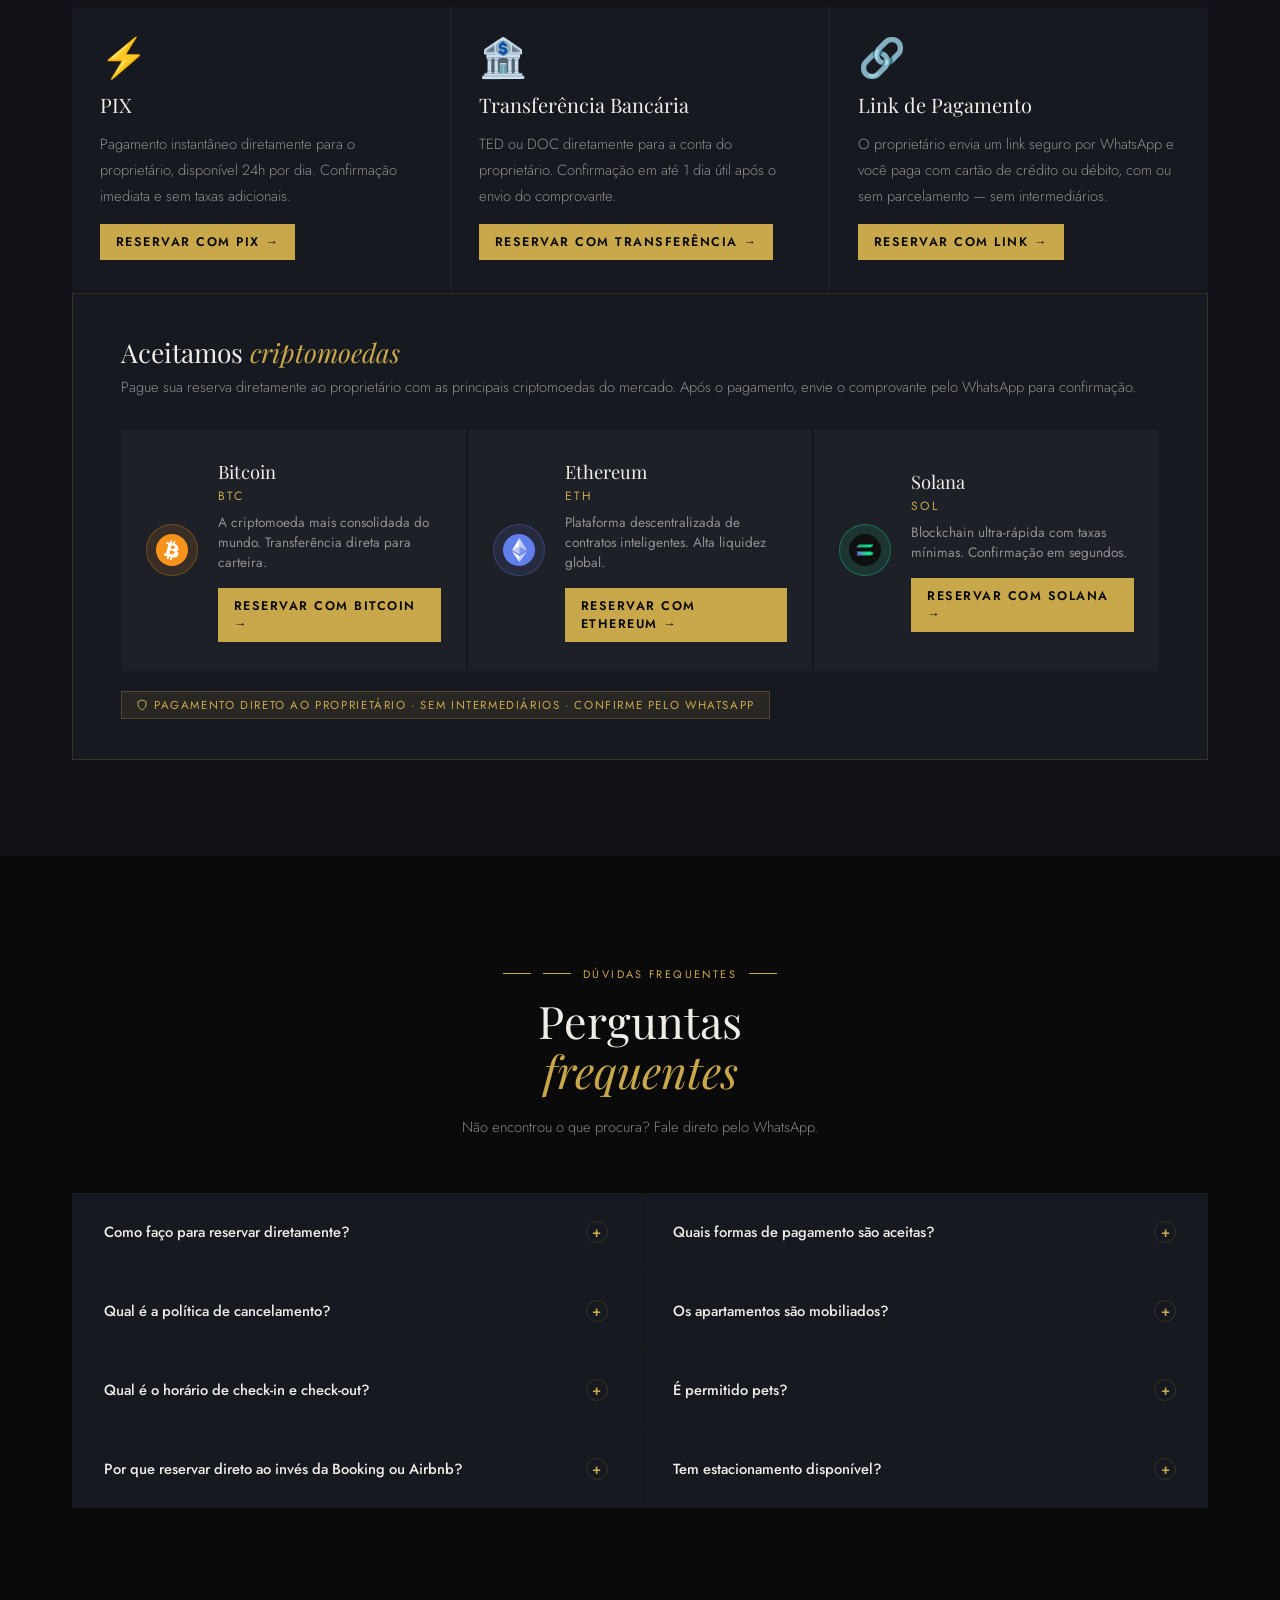
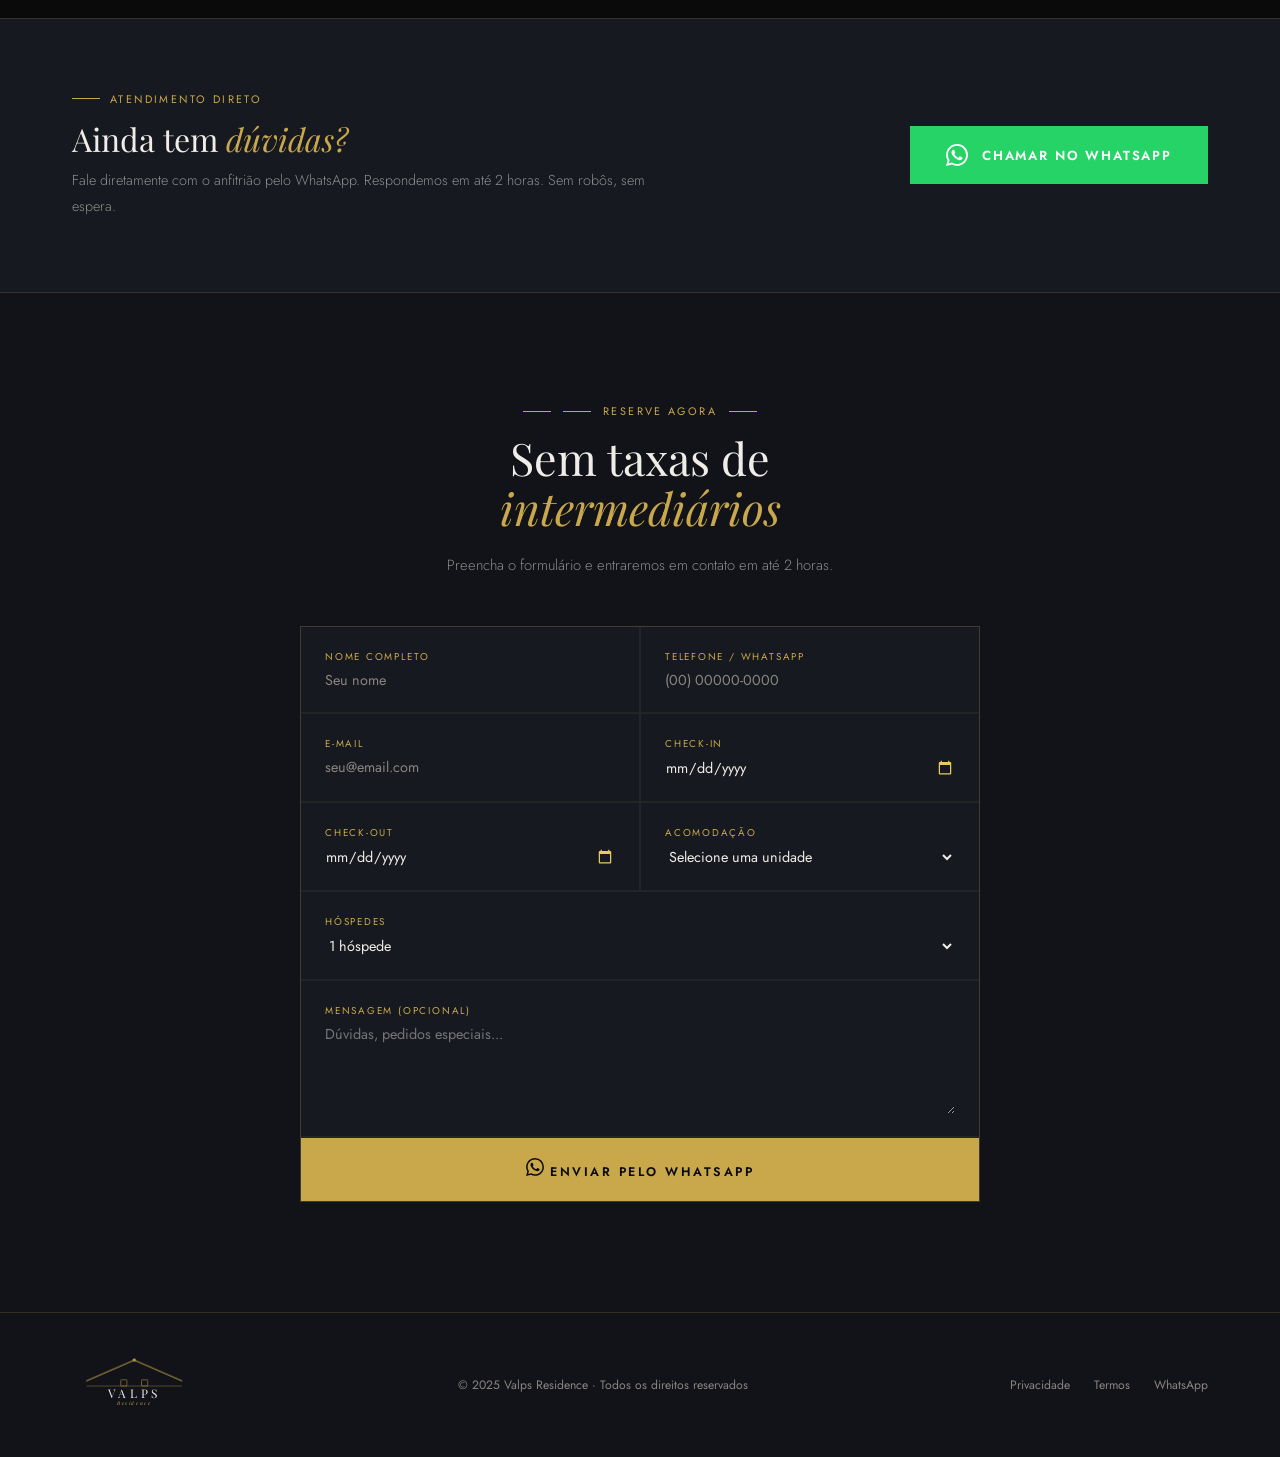
==== commit ad53956b: "Nova sessão de localizações de interese no site" ====
--- a/index.html
+++ b/index.html
@@ -149,53 +149,287 @@
 
   <!-- LOCALIZAÇÃO -->
   <section id="localizacao">
-    <div class="local-grid">
-      <div class="reveal">
-        <div class="address-bar">
-          <svg width="14" height="14" fill="none" viewBox="0 0 24 24" stroke="var(--gold)" stroke-width="2"><path d="M21 10c0 7-9 13-9 13s-9-6-9-13a9 9 0 0118 0z"/><circle cx="12" cy="10" r="3"/></svg>
-          <span>Rua Álvaro Luis Roberto de Assumpção, 73 — São Paulo — SP</span>
-        </div>
-        <div class="map-container">
-          <iframe
-            src="https://www.google.com/maps?q=-23.616923,-46.679839&z=17&output=embed"
-            allowfullscreen
-            loading="lazy"
-            referrerpolicy="no-referrer-when-downgrade"
-            title="Localização Valps Residence">
-          </iframe>
-        </div>
-        <div class="map-actions">
-          <a href="https://maps.app.goo.gl/XikVgN2Us3NKyxiA8" target="_blank" class="map-action-btn primary">
-            <svg width="14" height="14" fill="none" viewBox="0 0 24 24" stroke="currentColor" stroke-width="2"><circle cx="12" cy="12" r="10"/><path d="M12 8v4l3 3"/></svg>
-            <span>Ver em 360°</span>
-          </a>
-          <a href="https://www.google.com/maps/dir/?api=1&destination=-23.616923,-46.679839" target="_blank" class="map-action-btn">
-            <svg width="14" height="14" fill="none" viewBox="0 0 24 24" stroke="currentColor" stroke-width="2"><polygon points="3 11 22 2 13 21 11 13 3 11"/></svg>
-            <span>Como chegar</span>
-          </a>
-          <a href="https://maps.app.goo.gl/XikVgN2Us3NKyxiA8" target="_blank" class="map-action-btn">
-            <svg width="14" height="14" fill="none" viewBox="0 0 24 24" stroke="currentColor" stroke-width="2"><path d="M21 10c0 7-9 13-9 13s-9-6-9-13a9 9 0 0118 0z"/><circle cx="12" cy="10" r="3"/></svg>
-            <span>Abrir no Maps</span>
-          </a>
-        </div>
-      </div>
-      <div class="reveal reveal-delay-2">
-        <div class="sec-tag">Localização</div>
-        <h2 class="sec-title"><span>Tudo perto,</span><br><em>nada faltando</em></h2>
-        <p class="sec-sub">Localização privilegiada com fácil acesso ao melhor que a cidade tem a oferecer.</p>
-        <ul class="features-list">
-          <li><div class="feat-icon">✈️</div> Aeroporto de Congonhas a 10 minutos</li>
-          <li><div class="feat-icon">🚇</div> Metrô — estação próxima com fácil acesso</li>
-          <li><div class="feat-icon">💊</div> Farmácias no entorno imediato</li>
-          <li><div class="feat-icon">🍽️</div> Restaurantes e bares a poucos passos</li>
-          <li><div class="feat-icon">🛒</div> Supermercados a menos de 5 minutos</li>
-        </ul>
-        <p style="font-size:0.8rem;color:var(--text-muted);margin-top:20px;border-left:2px solid var(--gold);padding-left:14px;line-height:1.7;">
-          Precisa de indicações de restaurantes, farmácias ou pontos turísticos?
-          <a href="https://wa.me/5585999696377?text=Olá! Gostaria de indicações sobre a região." target="_blank" style="color:var(--gold);text-decoration:none;">Fale com o proprietário →</a>
-        </p>
-      </div>
-    </div>
+
+    <!-- TAB SWITCHER -->
+    <div class="local-tabs reveal">
+      <button class="local-tab active" onclick="switchLocalTab('mapa', this)">
+        <svg width="14" height="14" fill="none" viewBox="0 0 24 24" stroke="currentColor" stroke-width="2"><path d="M21 10c0 7-9 13-9 13s-9-6-9-13a9 9 0 0118 0z"/><circle cx="12" cy="10" r="3"/></svg>
+        Mapa & Localização
+      </button>
+      <button class="local-tab" onclick="switchLocalTab('pontos', this)">
+        <svg width="14" height="14" fill="none" viewBox="0 0 24 24" stroke="currentColor" stroke-width="2"><polygon points="12 2 15.09 8.26 22 9.27 17 14.14 18.18 21.02 12 17.77 5.82 21.02 7 14.14 2 9.27 8.91 8.26 12 2"/></svg>
+        Pontos de Interesse
+      </button>
+    </div>
+
+    <!-- TAB 1: MAPA -->
+    <div id="local-tab-mapa" class="local-tab-panel active">
+      <div class="local-grid">
+        <div class="reveal">
+          <div class="address-bar">
+            <svg width="14" height="14" fill="none" viewBox="0 0 24 24" stroke="var(--gold)" stroke-width="2"><path d="M21 10c0 7-9 13-9 13s-9-6-9-13a9 9 0 0118 0z"/><circle cx="12" cy="10" r="3"/></svg>
+            <span>Rua Álvaro Luis Roberto de Assumpção, 73 — São Paulo — SP</span>
+          </div>
+          <div class="map-container">
+            <iframe
+              src="https://www.google.com/maps?q=-23.616923,-46.679839&z=17&output=embed"
+              allowfullscreen
+              loading="lazy"
+              referrerpolicy="no-referrer-when-downgrade"
+              title="Localização Valps Residence">
+            </iframe>
+          </div>
+          <div class="map-actions">
+            <a href="https://maps.app.goo.gl/XikVgN2Us3NKyxiA8" target="_blank" class="map-action-btn primary">
+              <svg width="14" height="14" fill="none" viewBox="0 0 24 24" stroke="currentColor" stroke-width="2"><circle cx="12" cy="12" r="10"/><path d="M12 8v4l3 3"/></svg>
+              <span>Ver em 360°</span>
+            </a>
+            <a href="https://www.google.com/maps/dir/?api=1&destination=-23.616923,-46.679839" target="_blank" class="map-action-btn">
+              <svg width="14" height="14" fill="none" viewBox="0 0 24 24" stroke="currentColor" stroke-width="2"><polygon points="3 11 22 2 13 21 11 13 3 11"/></svg>
+              <span>Como chegar</span>
+            </a>
+            <a href="https://maps.app.goo.gl/XikVgN2Us3NKyxiA8" target="_blank" class="map-action-btn">
+              <svg width="14" height="14" fill="none" viewBox="0 0 24 24" stroke="currentColor" stroke-width="2"><path d="M21 10c0 7-9 13-9 13s-9-6-9-13a9 9 0 0118 0z"/><circle cx="12" cy="10" r="3"/></svg>
+              <span>Abrir no Maps</span>
+            </a>
+          </div>
+        </div>
+        <div class="reveal reveal-delay-2">
+          <div class="sec-tag">Localização</div>
+          <h2 class="sec-title"><span>Tudo perto,</span><br><em>nada faltando</em></h2>
+          <p class="sec-sub">Localização privilegiada com fácil acesso ao melhor que a cidade tem a oferecer.</p>
+          <ul class="features-list">
+            <li><div class="feat-icon">✈️</div> Aeroporto de Congonhas a 10 minutos</li>
+            <li><div class="feat-icon">🚇</div> Metrô — estação próxima com fácil acesso</li>
+            <li><div class="feat-icon">💊</div> Farmácias no entorno imediato</li>
+            <li><div class="feat-icon">🍽️</div> Restaurantes e bares a poucos passos</li>
+            <li><div class="feat-icon">🛒</div> Supermercados a menos de 5 minutos</li>
+          </ul>
+          <p style="font-size:0.8rem;color:var(--text-muted);margin-top:20px;border-left:2px solid var(--gold);padding-left:14px;line-height:1.7;">
+            Precisa de indicações de restaurantes, farmácias ou pontos turísticos?
+            <a href="https://wa.me/5585999696377?text=Olá! Gostaria de indicações sobre a região." target="_blank" style="color:var(--gold);text-decoration:none;">Fale com o proprietário →</a>
+          </p>
+        </div>
+      </div>
+    </div>
+
+    <!-- TAB 2: PONTOS DE INTERESSE -->
+    <div id="local-tab-pontos" class="local-tab-panel">
+      <div class="poi-header reveal">
+        <div class="sec-tag">Pontos de Interesse</div>
+        <h2 class="sec-title"><span>O melhor da cidade,</span><br><em>a minutos de você</em></h2>
+        <p class="sec-sub">Os lugares que nossos hóspedes mais perguntam — todos próximos do Valps Residence.</p>
+      </div>
+
+      <!-- CATEGORIA: EVENTOS & ENTRETENIMENTO -->
+      <div class="poi-category reveal">
+        <div class="poi-cat-label">
+          <span class="poi-cat-icon">🎉</span>
+          Eventos &amp; Entretenimento
+        </div>
+        <div class="poi-grid">
+
+          <div class="poi-card">
+            <div class="poi-emoji">🎪</div>
+            <div class="poi-info">
+              <div class="poi-name">São Paulo Expo</div>
+              <div class="poi-aka">Expo Imigrantes</div>
+              <div class="poi-desc">Maior centro de eventos de SP — feiras, congressos, shows e exposições durante todo o ano.</div>
+            </div>
+            <div class="poi-meta">
+              <span class="poi-dist">~7 min</span>
+              <a href="https://www.google.com/maps/dir/?api=1&origin=Rua+%C3%81lvaro+Luis+Roberto+de+Assump%C3%A7%C3%A3o+73+S%C3%A3o+Paulo+SP&destination=S%C3%A3o+Paulo+Expo+Rod.+dos+Imigrantes+S%C3%A3o+Paulo&destination_place_id=ChIJlcvDpN1azpQRZ5Fxj-VskTE" target="_blank" class="poi-btn">Como chegar →</a>
+            </div>
+          </div>
+
+          <div class="poi-card">
+            <div class="poi-emoji">🏎️</div>
+            <div class="poi-info">
+              <div class="poi-name">Autódromo de Interlagos</div>
+              <div class="poi-aka">F1 · Lollapalooza · Rock in Rio SP</div>
+              <div class="poi-desc">Palco da Fórmula 1 no Brasil e dos maiores festivais de música do país.</div>
+            </div>
+            <div class="poi-meta">
+              <span class="poi-dist">~12 min</span>
+              <a href="https://www.google.com/maps/dir/?api=1&origin=Rua+%C3%81lvaro+Luis+Roberto+de+Assump%C3%A7%C3%A3o+73+S%C3%A3o+Paulo+SP&destination=Aut%C3%B3dromo+Jos%C3%A9+Carlos+Pace+Interlagos+S%C3%A3o+Paulo&destination_place_id=ChIJr4SVPshPzpQRwKUs2gfc_C8" target="_blank" class="poi-btn">Como chegar →</a>
+            </div>
+          </div>
+
+          <div class="poi-card">
+            <div class="poi-emoji">🎵</div>
+            <div class="poi-info">
+              <div class="poi-name">Allianz Parque</div>
+              <div class="poi-aka">Shows · Jogos do Palmeiras</div>
+              <div class="poi-desc">Arena multiuso com capacidade para 45 mil pessoas. Palco dos maiores shows internacionais.</div>
+            </div>
+            <div class="poi-meta">
+              <span class="poi-dist">~25 min</span>
+              <a href="https://www.google.com/maps/dir/?api=1&origin=Rua+%C3%81lvaro+Luis+Roberto+de+Assump%C3%A7%C3%A3o+73+S%C3%A3o+Paulo+SP&destination=Allianz+Parque+S%C3%A3o+Paulo&destination_place_id=ChIJRV1xHf1XzpQRsVwZ1iFUToY" target="_blank" class="poi-btn">Como chegar →</a>
+            </div>
+          </div>
+
+        </div>
+      </div>
+
+      <!-- CATEGORIA: NEGÓCIOS & SERVIÇOS -->
+      <div class="poi-category reveal">
+        <div class="poi-cat-label">
+          <span class="poi-cat-icon">💼</span>
+          Negócios &amp; Serviços
+        </div>
+        <div class="poi-grid">
+
+          <div class="poi-card poi-card-highlight">
+            <div class="poi-emoji">🇺🇸</div>
+            <div class="poi-info">
+              <div class="poi-name">Consulado dos EUA</div>
+              <div class="poi-aka">Visto Americano ✅</div>
+              <div class="poi-desc">Consulado Geral dos Estados Unidos em SP — entrevistas de visto B1/B2 e serviços consulares.</div>
+            </div>
+            <div class="poi-meta">
+              <span class="poi-dist">~7 min</span>
+              <a href="https://www.google.com/maps/dir/?api=1&origin=Rua+%C3%81lvaro+Luis+Roberto+de+Assump%C3%A7%C3%A3o+73+S%C3%A3o+Paulo+SP&destination=Consulado+Geral+dos+Estados+Unidos+S%C3%A3o+Paulo&destination_place_id=ChIJZ9eEQOhQzpQR-myLn_2Lby0" target="_blank" class="poi-btn">Como chegar →</a>
+            </div>
+          </div>
+
+          <div class="poi-card">
+            <div class="poi-emoji">🏢</div>
+            <div class="poi-info">
+              <div class="poi-name">Avenida Berrini</div>
+              <div class="poi-aka">Polo corporativo de SP</div>
+              <div class="poi-desc">Principal centro financeiro e empresarial da Zona Sul — sede das maiores multinacionais do Brasil.</div>
+            </div>
+            <div class="poi-meta">
+              <span class="poi-dist">~15 min</span>
+              <a href="https://www.google.com/maps/dir/?api=1&origin=Rua+%C3%81lvaro+Luis+Roberto+de+Assump%C3%A7%C3%A3o+73+S%C3%A3o+Paulo+SP&destination=Avenida+Engenheiro+Lu%C3%ADs+Carlos+Berrini+S%C3%A3o+Paulo&destination_place_id=ChIJh0-W7TRXzpQR1BqPtqxOO80" target="_blank" class="poi-btn">Como chegar →</a>
+            </div>
+          </div>
+
+        </div>
+      </div>
+
+      <!-- CATEGORIA: SHOPPINGS -->
+      <div class="poi-category reveal">
+        <div class="poi-cat-label">
+          <span class="poi-cat-icon">🛍️</span>
+          Shoppings
+        </div>
+        <div class="poi-grid">
+
+          <div class="poi-card">
+            <div class="poi-emoji">🏬</div>
+            <div class="poi-info">
+              <div class="poi-name">MorumbiShopping</div>
+              <div class="poi-aka">Lojas · Gastronomia · Cinema</div>
+              <div class="poi-desc">Um dos maiores shoppings de SP com marcas nacionais e internacionais, praça de alimentação completa e cinema.</div>
+            </div>
+            <div class="poi-meta">
+              <span class="poi-dist">~7 min</span>
+              <a href="https://www.google.com/maps/dir/?api=1&origin=Rua+%C3%81lvaro+Luis+Roberto+de+Assump%C3%A7%C3%A3o+73+S%C3%A3o+Paulo+SP&destination=MorumbiShopping+S%C3%A3o+Paulo&destination_place_id=ChIJq6omp8RQzpQRyCoIvgF3s6Y" target="_blank" class="poi-btn">Como chegar →</a>
+            </div>
+          </div>
+
+        </div>
+      </div>
+
+      <!-- CATEGORIA: AO REDOR -->
+      <div class="poi-category reveal">
+        <div class="poi-cat-label">
+          <span class="poi-cat-icon">📍</span>
+          No Entorno Imediato
+        </div>
+        <div class="poi-grid">
+
+          <div class="poi-card">
+            <div class="poi-emoji">🥐</div>
+            <div class="poi-info">
+              <div class="poi-name">Padaria Santa Marcelina</div>
+              <div class="poi-aka">Café · Pães · Salgados</div>
+              <div class="poi-desc">Padaria completa aberta todos os dias das 6h às 22h — café da manhã, almoço e lanche da tarde.</div>
+            </div>
+            <div class="poi-meta">
+              <span class="poi-dist">~3 min</span>
+              <a href="https://www.google.com/maps/dir/?api=1&origin=Rua+%C3%81lvaro+Luis+Roberto+de+Assump%C3%A7%C3%A3o+73+S%C3%A3o+Paulo+SP&destination=Padaria+Santa+Marcelina+Vieira+de+Morais+S%C3%A3o+Paulo&destination_place_id=ChIJHZoiU6JQzpQRckTyrTZt24k" target="_blank" class="poi-btn">Como chegar →</a>
+            </div>
+          </div>
+
+          <div class="poi-card">
+            <div class="poi-emoji">🛒</div>
+            <div class="poi-info">
+              <div class="poi-name">Hirota Food</div>
+              <div class="poi-aka">Supermercado japonês</div>
+              <div class="poi-desc">Supermercado com grande variedade de produtos importados, japoneses e orgânicos. A poucos passos.</div>
+            </div>
+            <div class="poi-meta">
+              <span class="poi-dist">~2 min</span>
+              <a href="https://www.google.com/maps/dir/?api=1&origin=Rua+%C3%81lvaro+Luis+Roberto+de+Assump%C3%A7%C3%A3o+73+S%C3%A3o+Paulo+SP&destination=Hirota+Food+Vieira+de+Morais+S%C3%A3o+Paulo&destination_place_id=ChIJM2BJCKNQzpQRlIaug_JjCG0" target="_blank" class="poi-btn">Como chegar →</a>
+            </div>
+          </div>
+
+          <div class="poi-card">
+            <div class="poi-emoji">🍕</div>
+            <div class="poi-info">
+              <div class="poi-name">Bar Dois Irmãos</div>
+              <div class="poi-aka">Pizza · Chopp · Música ao vivo</div>
+              <div class="poi-desc">Tradicional bar do Campo Belo com pizzas artesanais, chopp gelado e música ao vivo nos fins de semana.</div>
+            </div>
+            <div class="poi-meta">
+              <span class="poi-dist">~5 min</span>
+              <a href="https://www.google.com/maps/dir/?api=1&origin=Rua+%C3%81lvaro+Luis+Roberto+de+Assump%C3%A7%C3%A3o+73+S%C3%A3o+Paulo+SP&destination=Bar+Dois+Irm%C3%A3os+Campo+Belo+S%C3%A3o+Paulo&destination_place_id=ChIJZY4-VaRQzpQRwhzspNmrlls" target="_blank" class="poi-btn">Como chegar →</a>
+            </div>
+          </div>
+
+          <div class="poi-card">
+            <div class="poi-emoji">💊</div>
+            <div class="poi-info">
+              <div class="poi-name">Drogaria São Paulo</div>
+              <div class="poi-aka">Farmácia 24 horas</div>
+              <div class="poi-desc">Farmácia aberta 24h por dia, todos os dias da semana. A menos de 5 minutos a pé.</div>
+            </div>
+            <div class="poi-meta">
+              <span class="poi-dist">~3 min</span>
+              <a href="https://www.google.com/maps/dir/?api=1&origin=Rua+%C3%81lvaro+Luis+Roberto+de+Assump%C3%A7%C3%A3o+73+S%C3%A3o+Paulo+SP&destination=Drogaria+S%C3%A3o+Paulo+Vieira+de+Morais+Campo+Belo&destination_place_id=ChIJo-FXI3ZRzpQR6EN1oVxCC2o" target="_blank" class="poi-btn">Como chegar →</a>
+            </div>
+          </div>
+
+          <div class="poi-card">
+            <div class="poi-emoji">🌿</div>
+            <div class="poi-info">
+              <div class="poi-name">Parque do Ibirapuera</div>
+              <div class="poi-aka">Parque · Museus · Lazer</div>
+              <div class="poi-desc">O Central Park paulistano — museus, lagos, trilhas, feiras e muito verde no coração da cidade.</div>
+            </div>
+            <div class="poi-meta">
+              <span class="poi-dist">~15 min</span>
+              <a href="https://www.google.com/maps/dir/?api=1&origin=Rua+%C3%81lvaro+Luis+Roberto+de+Assump%C3%A7%C3%A3o+73+S%C3%A3o+Paulo+SP&destination=Parque+do+Ibirapuera+S%C3%A3o+Paulo&destination_place_id=ChIJ0RGdBvFZzpQRQeWcrwlhk8s" target="_blank" class="poi-btn">Como chegar →</a>
+            </div>
+          </div>
+
+          <div class="poi-card">
+            <div class="poi-emoji">✈️</div>
+            <div class="poi-info">
+              <div class="poi-name">Aeroporto de Congonhas</div>
+              <div class="poi-aka">CGH — Voos domésticos</div>
+              <div class="poi-desc">O aeroporto mais conveniente de SP para voos domésticos — direto da porta ao embarque em minutos.</div>
+            </div>
+            <div class="poi-meta">
+              <span class="poi-dist">~10 min</span>
+              <a href="https://www.google.com/maps/dir/?api=1&origin=Rua+%C3%81lvaro+Luis+Roberto+de+Assump%C3%A7%C3%A3o+73+S%C3%A3o+Paulo+SP&destination=Aeroporto+de+Congonhas+S%C3%A3o+Paulo&destination_place_id=ChIJ8wDUuXpazpQRhXBN5pcG5zo" target="_blank" class="poi-btn">Como chegar →</a>
+            </div>
+          </div>
+
+        </div>
+      </div>
+
+      <div class="poi-footer reveal">
+        <p>Quer saber mais sobre a região ou receber indicações personalizadas?</p>
+        <a href="https://wa.me/5585999696377?text=Olá! Gostaria de indicações sobre os pontos de interesse próximos ao Valps Residence." target="_blank" class="poi-wa-btn">
+          <svg width="18" height="18" viewBox="0 0 24 24" fill="currentColor"><path d="M17.472 14.382c-.297-.149-1.758-.867-2.03-.967-.273-.099-.471-.148-.67.15-.197.297-.767.966-.94 1.164-.173.199-.347.223-.644.075-.297-.15-1.255-.463-2.39-1.475-.883-.788-1.48-1.761-1.653-2.059-.173-.297-.018-.458.13-.606.134-.133.298-.347.446-.52.149-.174.198-.298.298-.497.099-.198.05-.371-.025-.52-.075-.149-.669-1.612-.916-2.207-.242-.579-.487-.5-.669-.51-.173-.008-.371-.01-.57-.01-.198 0-.52.074-.792.372-.272.297-1.04 1.016-1.04 2.479 0 1.462 1.065 2.875 1.213 3.074.149.198 2.096 3.2 5.077 4.487.709.306 1.262.489 1.694.625.712.227 1.36.195 1.871.118.571-.085 1.758-.719 2.006-1.413.248-.694.248-1.289.173-1.413-.074-.124-.272-.198-.57-.347m-5.421 7.403h-.004a9.87 9.87 0 01-5.031-1.378l-.361-.214-3.741.982.998-3.648-.235-.374a9.86 9.86 0 01-1.51-5.26c.001-5.45 4.436-9.884 9.888-9.884 2.64 0 5.122 1.03 6.988 2.898a9.825 9.825 0 012.893 6.994c-.003 5.45-4.437 9.884-9.885 9.884m8.413-18.297A11.815 11.815 0 0012.05 0C5.495 0 .16 5.335.157 11.892c0 2.096.547 4.142 1.588 5.945L.057 24l6.305-1.654a11.882 11.882 0 005.683 1.448h.005c6.554 0 11.89-5.335 11.893-11.893a11.821 11.821 0 00-3.48-8.413z"/></svg>
+          Fale com o proprietário
+        </a>
+      </div>
+    </div>
+
   </section>
 
   <!-- ACOMODAÇÕES -->
@@ -481,7 +715,7 @@
           <option>Apto 001</option>
         </select>
       </div>
-      <div class="form-group"><label>Hóspedes</label>
+      <div class="form-group full"><label>Hóspedes</label>
         <select id="c-guests"><option>1 hóspede</option><option>2 hóspedes</option><option>3 hóspedes</option><option>4 hóspedes</option><option>5 hóspedes</option><option>6 hóspedes</option><option>7 hóspedes</option><option>8 hóspedes</option><option>9 hóspedes</option><option>10 hóspedes</option><option>11 hóspedes</option><option>12 hóspedes</option><option>13 hóspedes</option><option>14 hóspedes</option></select>
       </div>
       <div class="form-group full"><label>Mensagem (opcional)</label><textarea id="c-msg" placeholder="Dúvidas, pedidos especiais..."></textarea></div>
--- a/style.css
+++ b/style.css
@@ -169,6 +169,40 @@
 .features-list li{display:flex;align-items:center;gap:16px;font-size:0.88rem;color:var(--text-dim);padding-bottom:16px;border-bottom:1px solid var(--border-soft);}
 .features-list li:last-child{border-bottom:none;}
 .feat-icon{width:42px;height:42px;background:var(--surface);border:1px solid var(--border);border-radius:50%;display:flex;align-items:center;justify-content:center;flex-shrink:0;font-size:1.1rem;}
+
+/* ── LOCATION TABS ── */
+.local-tabs{display:flex;gap:4px;margin-bottom:52px;border-bottom:1px solid var(--border);}
+.local-tab{display:inline-flex;align-items:center;gap:8px;padding:14px 28px;font-family:'Jost',sans-serif;font-size:0.75rem;font-weight:500;letter-spacing:0.14em;text-transform:uppercase;background:transparent;border:none;border-bottom:2px solid transparent;color:var(--text-muted);cursor:pointer;transition:all 0.2s;margin-bottom:-1px;}
+.local-tab svg{opacity:0.5;transition:opacity 0.2s;}
+.local-tab:hover{color:var(--text-dim);}
+.local-tab:hover svg{opacity:0.8;}
+.local-tab.active{color:var(--gold);border-bottom-color:var(--gold);}
+.local-tab.active svg{opacity:1;}
+.local-tab-panel{display:none;}
+.local-tab-panel.active{display:block;}
+
+/* ── POI (Pontos de Interesse) ── */
+.poi-header{margin-bottom:52px;}
+.poi-category{margin-bottom:52px;}
+.poi-cat-label{display:flex;align-items:center;gap:12px;font-size:0.7rem;font-weight:600;letter-spacing:0.2em;text-transform:uppercase;color:var(--gold);margin-bottom:20px;padding-bottom:12px;border-bottom:1px solid var(--border);}
+.poi-cat-icon{font-size:1.1rem;}
+.poi-grid{display:grid;grid-template-columns:repeat(3,1fr);gap:2px;}
+.poi-card{display:flex;flex-direction:column;gap:14px;padding:28px 24px;background:var(--surface);border:1px solid var(--border);transition:border-color 0.2s,background 0.2s;}
+.poi-card:hover{border-color:rgba(201,168,76,0.35);background:rgba(201,168,76,0.03);}
+.poi-card-highlight{border-color:rgba(201,168,76,0.3);background:rgba(201,168,76,0.04);}
+.poi-emoji{font-size:1.8rem;line-height:1;}
+.poi-info{flex:1;}
+.poi-name{font-family:'Playfair Display',serif;font-size:1.05rem;font-weight:500;color:var(--text);margin-bottom:4px;line-height:1.3;}
+.poi-aka{font-size:0.72rem;letter-spacing:0.1em;color:var(--gold);text-transform:uppercase;margin-bottom:10px;font-weight:500;}
+.poi-desc{font-size:0.82rem;color:var(--text-muted);line-height:1.7;font-weight:300;}
+.poi-meta{display:flex;align-items:center;justify-content:space-between;padding-top:14px;border-top:1px solid var(--border-soft);}
+.poi-dist{font-size:0.72rem;font-weight:600;letter-spacing:0.1em;color:var(--gold);background:rgba(201,168,76,0.1);border:1px solid rgba(201,168,76,0.2);padding:5px 12px;}
+.poi-btn{font-size:0.7rem;font-weight:500;letter-spacing:0.1em;text-transform:uppercase;color:var(--text-dim);text-decoration:none;transition:color 0.2s;}
+.poi-btn:hover{color:var(--gold);}
+.poi-footer{text-align:center;padding-top:48px;border-top:1px solid var(--border);}
+.poi-footer p{font-size:0.88rem;color:var(--text-muted);margin-bottom:20px;font-style:italic;}
+.poi-wa-btn{display:inline-flex;align-items:center;gap:10px;background:#25D366;color:#fff;padding:15px 36px;font-family:'Jost',sans-serif;font-size:0.78rem;font-weight:600;letter-spacing:0.16em;text-transform:uppercase;text-decoration:none;transition:background 0.2s;}
+.poi-wa-btn:hover{background:#1ebe5d;}
 
 /* ── OFERTAS (agora segundo — fundo deep) ── */
 #ofertas{background:var(--deep);}
@@ -448,6 +482,7 @@
   .search-btn{padding:18px;width:100%;justify-content:center;}
   .apt-grid{grid-template-columns:1fr 1fr;} .calendar-grid{grid-template-columns:1fr;}
   .local-grid{grid-template-columns:1fr;} .sec-header{flex-direction:column;align-items:flex-start;gap:20px;}
+  .poi-grid{grid-template-columns:1fr;}
   #whatsapp{flex-direction:column;text-align:center;padding:60px 28px;} .wa-left{max-width:100%;}
   .contato-form{grid-template-columns:1fr;} .ofertas-grid{grid-template-columns:1fr;}
   .faq-grid{grid-template-columns:1fr;} footer{flex-direction:column;gap:20px;text-align:center;padding:36px 24px;}
@@ -457,6 +492,7 @@
   .hero-stats{flex-wrap:wrap;gap:28px;row-gap:18px;}
   .apt-detail-hero{height:56vh;}
   .local-grid{gap:40px;}
+  .poi-grid{grid-template-columns:1fr 1fr;}
   .oferta-card{min-height:260px;}
   .wa-float{bottom:20px;right:20px;}
   .apt-detail-body{grid-template-columns:1fr;padding:40px 24px;}
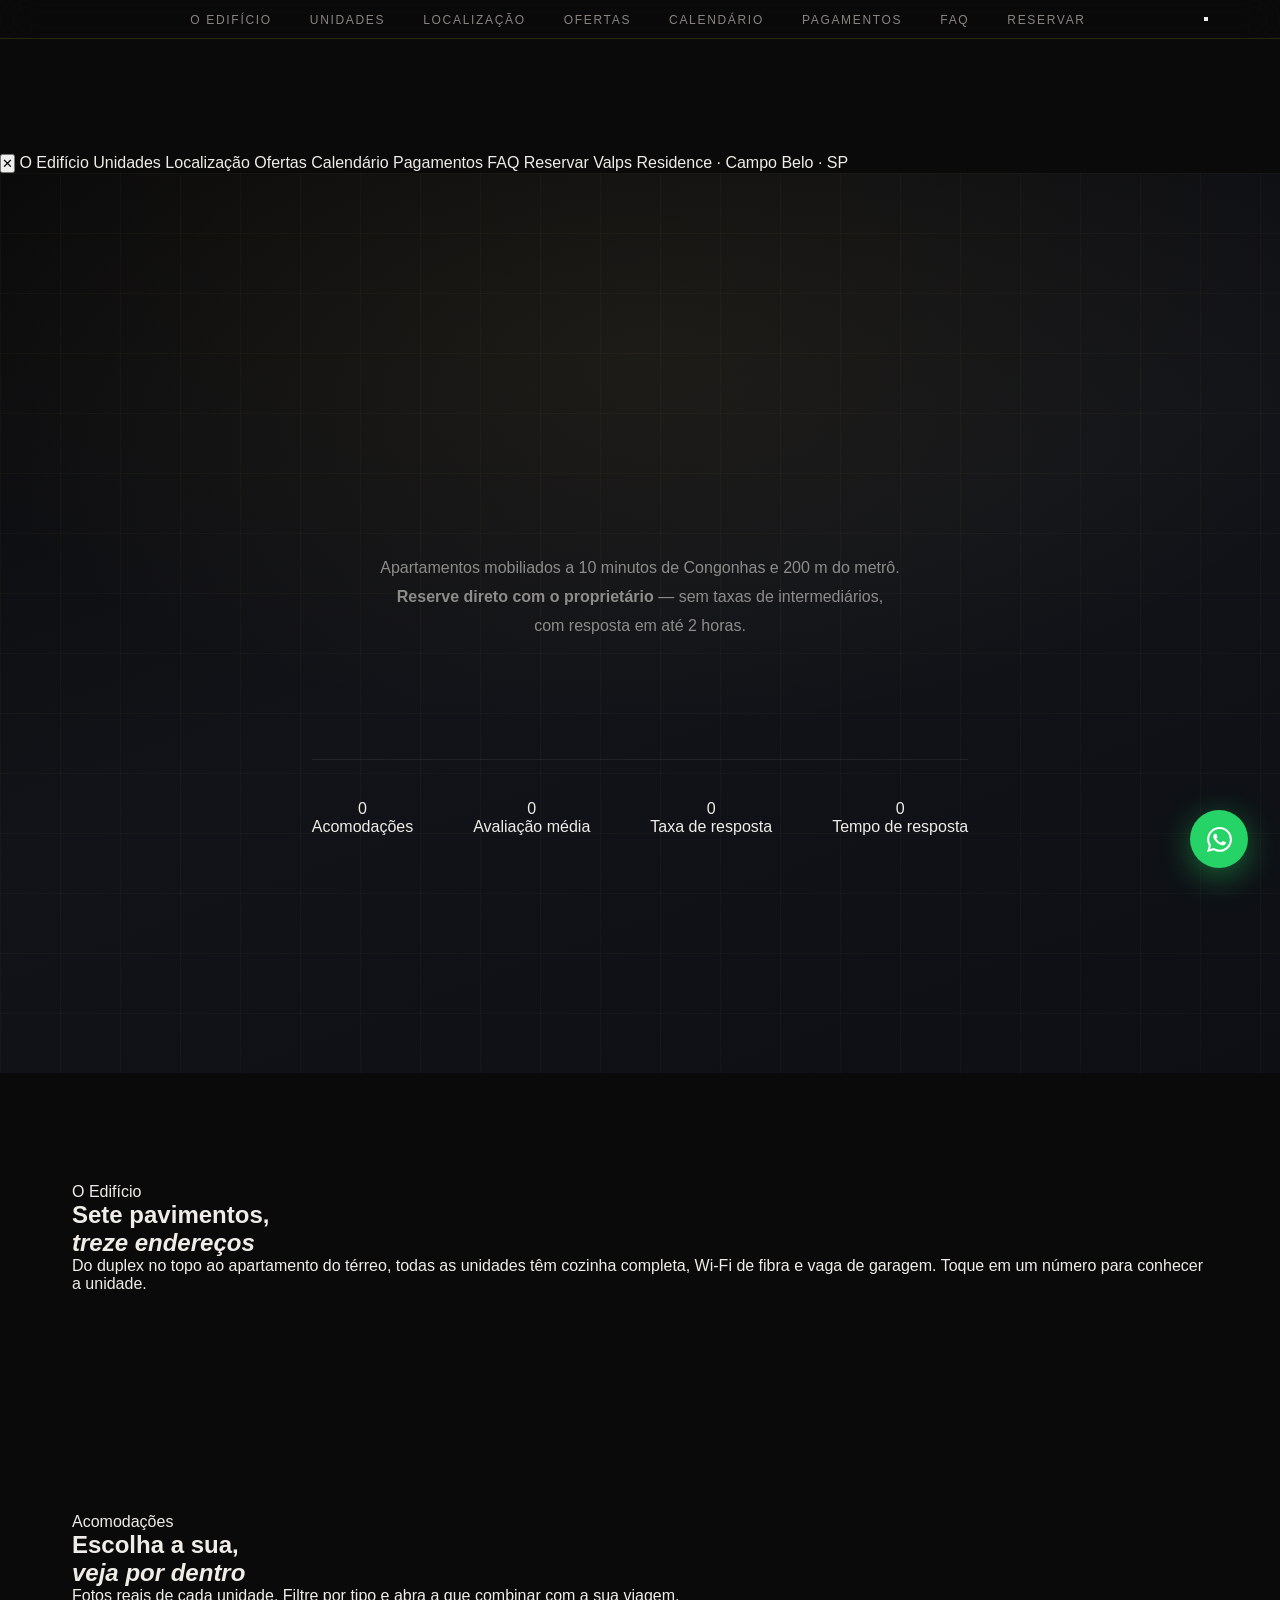
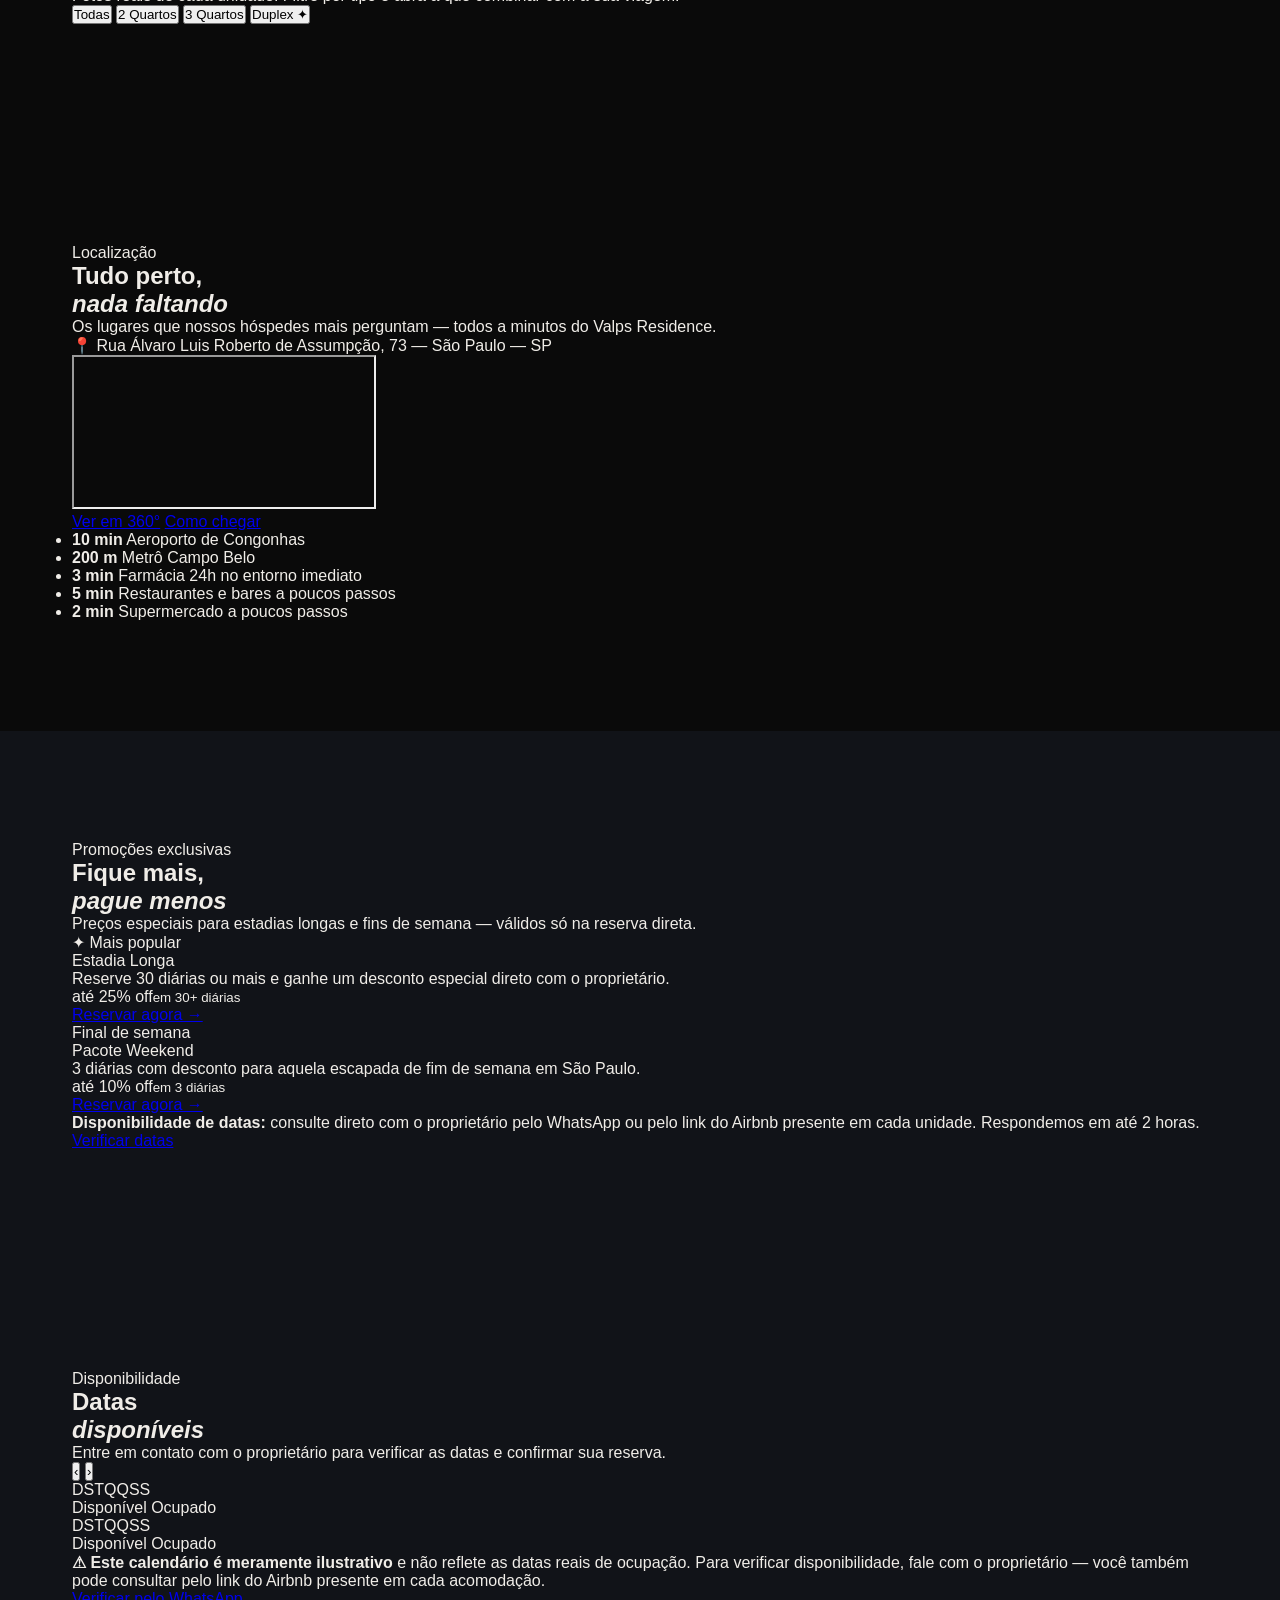
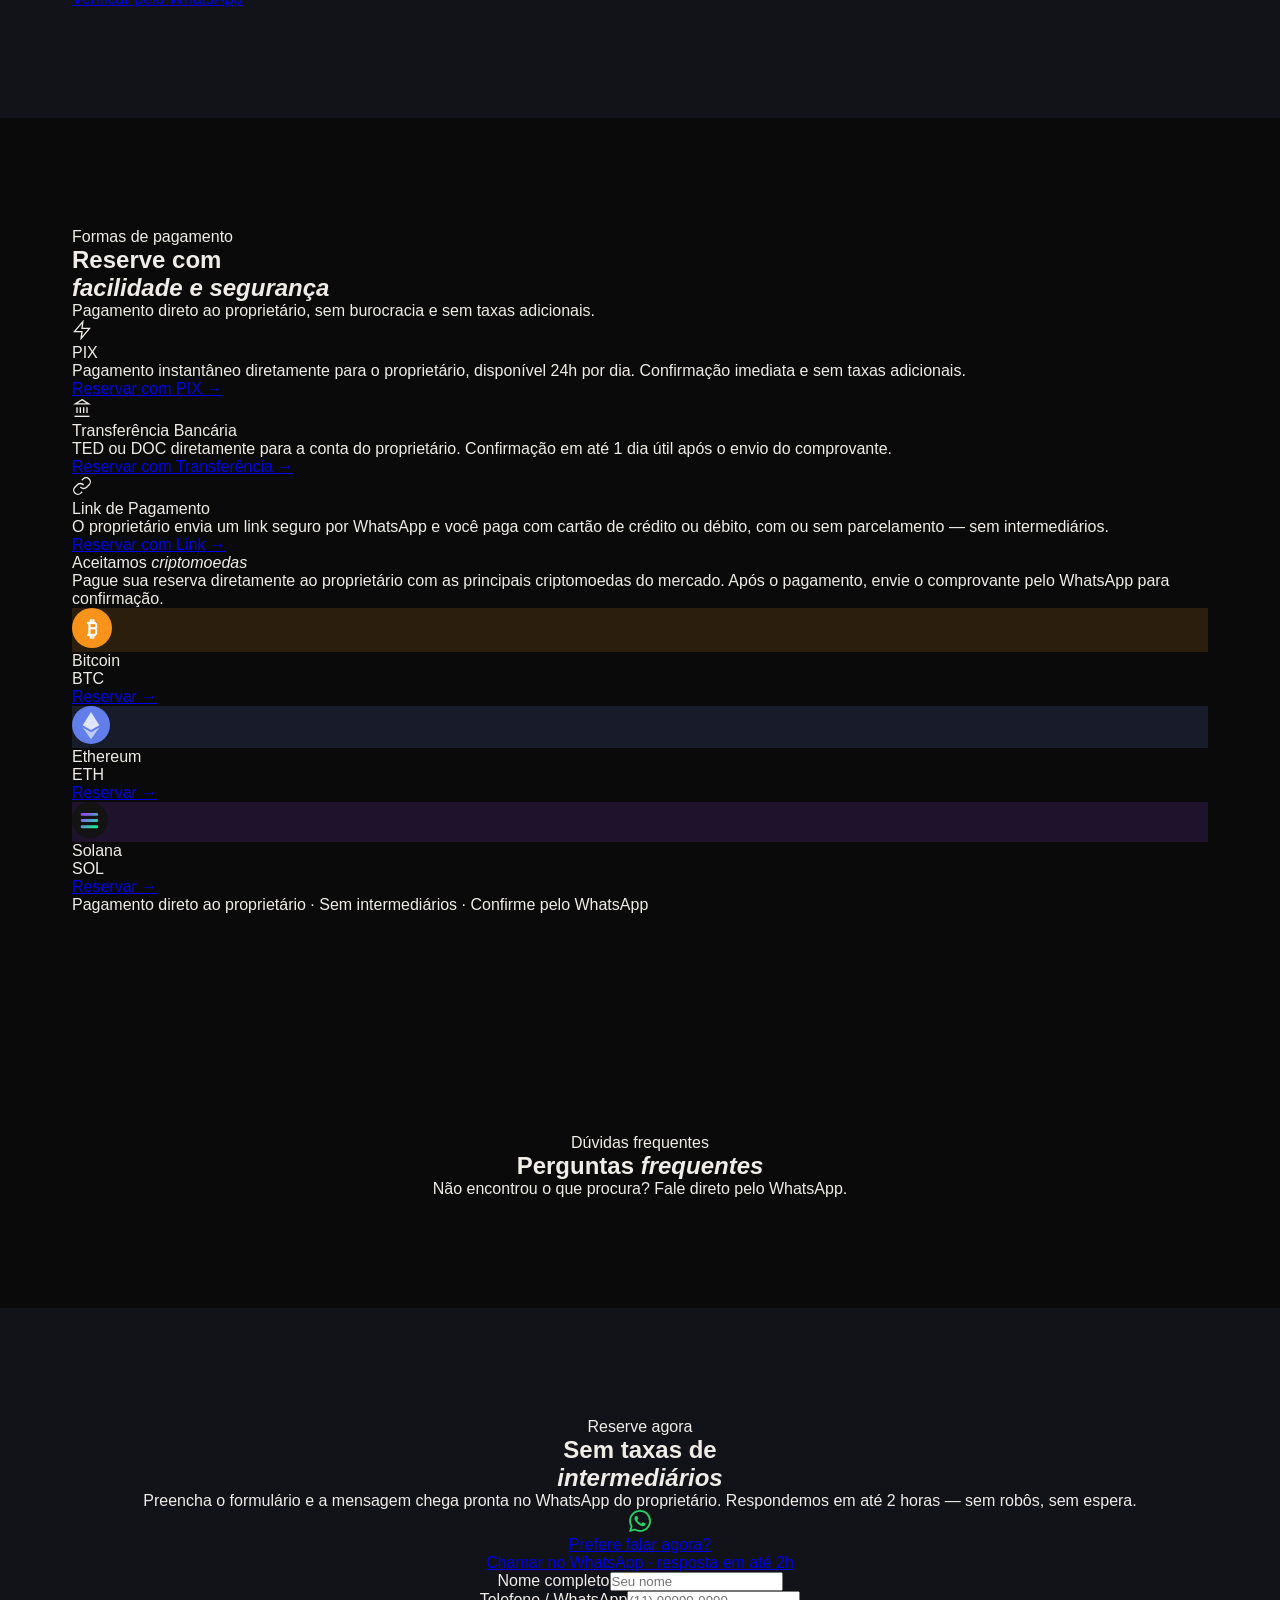
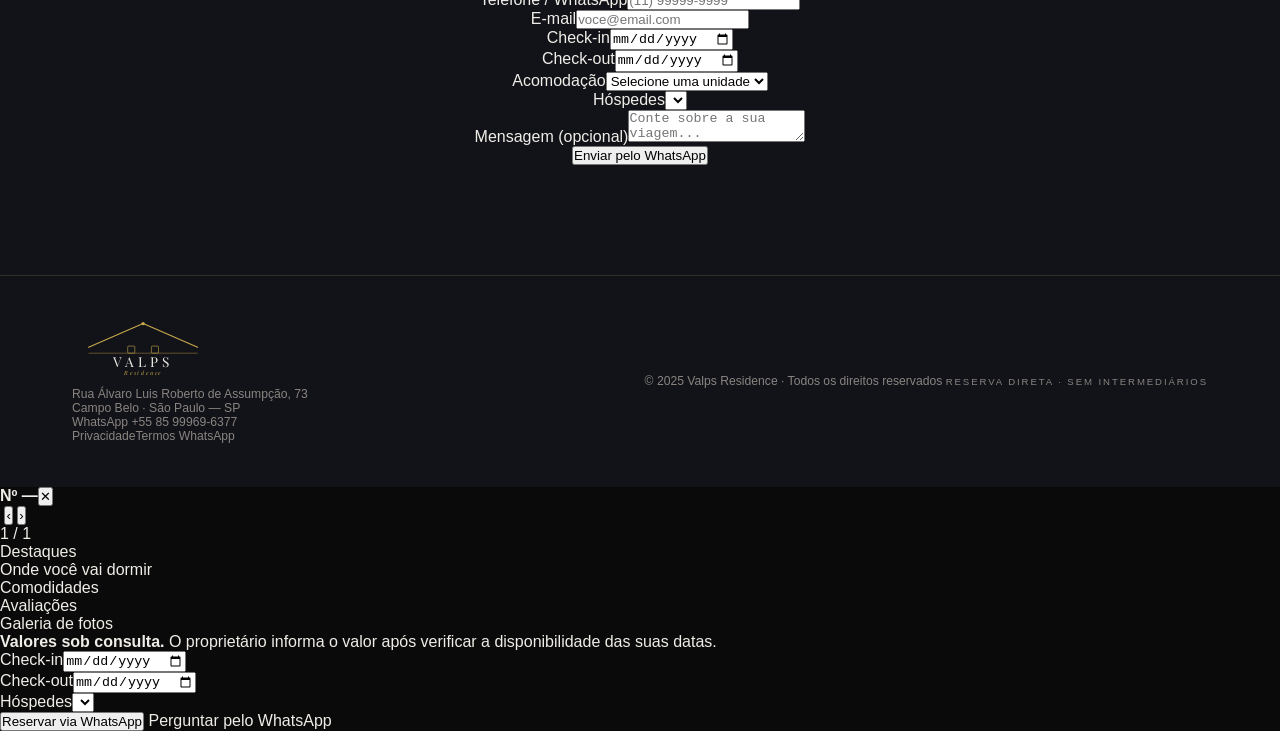
==== commit 5b275aba: "New HTML structure" ====
--- a/index.html
+++ b/index.html
@@ -3,960 +3,402 @@
 <head>
 <meta charset="UTF-8">
 <meta name="viewport" content="width=device-width, initial-scale=1.0">
-<title>Valps Residence</title>
-<link href="https://fonts.googleapis.com/css2?family=Playfair+Display:ital,wght@0,400;0,500;0,700;1,400;1,500&family=Jost:wght@300;400;500;600&display=swap" rel="stylesheet">
+<title>Valps Residence — Campo Belo · São Paulo</title>
+<meta name="description" content="13 apartamentos mobiliados no Campo Belo, Zona Sul de São Paulo. Reserve direto com o proprietário, sem taxas de intermediários.">
+<link rel="preconnect" href="https://fonts.googleapis.com">
+<link rel="preconnect" href="https://fonts.gstatic.com" crossorigin>
+<link href="https://fonts.googleapis.com/css2?family=Fraunces:ital,opsz,wght@0,9..144,300;0,9..144,400;0,9..144,500;1,9..144,300;1,9..144,400;1,9..144,500&family=Hanken+Grotesk:ital,wght@0,300;0,400;0,500;0,600;0,700;1,300&family=Spline+Sans+Mono:wght@300;400;500&family=Playfair+Display:ital@0;1&display=swap" rel="stylesheet">
 <link rel="stylesheet" href="style.css">
-<style id="logo-anim">
-@keyframes logoReveal {
-  0%   { opacity:0; transform:translateY(-12px) scale(0.92); }
-  65%  { opacity:1; transform:translateY(3px)   scale(1.01); }
-  100% { opacity:1; transform:translateY(0)     scale(1);    }
-}
-@keyframes logoLineGrow {
-  0%   { stroke-dashoffset:500; opacity:0; }
-  20%  { opacity:1; }
-  100% { stroke-dashoffset:0;   opacity:1; }
-}
-@keyframes logoFadeUp {
-  0%   { opacity:0; transform:translateY(9px); }
-  100% { opacity:1; transform:translateY(0);   }
-}
-.logo-svg-wrap {
-  display:inline-flex;
-  align-items:center;
-  text-decoration:none;
-  cursor:pointer;
-  animation: logoReveal 0.85s cubic-bezier(0.22,1,0.36,1) both;
-}
-.logo-svg-wrap .logo-roof {
-  animation: logoReveal 0.75s cubic-bezier(0.22,1,0.36,1) 0.08s both;
-}
-.logo-svg-wrap .logo-line {
-  stroke-dasharray:500;
-  animation: logoLineGrow 1s cubic-bezier(0.22,1,0.36,1) 0.22s both;
-}
-.logo-svg-wrap .logo-win {
-  animation: logoFadeUp 0.55s ease 0.48s both;
-}
-.logo-svg-wrap .logo-text-main {
-  animation: logoFadeUp 0.65s ease 0.55s both;
-}
-.logo-svg-wrap .logo-text-sub {
-  animation: logoFadeUp 0.65s ease 0.72s both;
-}
-</style>
-
 </head>
 <body>
 
-<!-- WA FLOAT -->
-<a href="https://wa.me/5585999696377?text=Olá! Vim pelo site e gostaria de tirar dúvidas sobre o Valps Residence." class="wa-float" target="_blank">
-  <svg width="26" height="26" viewBox="0 0 24 24" fill="white"><path d="M17.472 14.382c-.297-.149-1.758-.867-2.03-.967-.273-.099-.471-.148-.67.15-.197.297-.767.966-.94 1.164-.173.199-.347.223-.644.075-.297-.15-1.255-.463-2.39-1.475-.883-.788-1.48-1.761-1.653-2.059-.173-.297-.018-.458.13-.606.134-.133.298-.347.446-.52.149-.174.198-.298.298-.497.099-.198.05-.371-.025-.52-.075-.149-.669-1.612-.916-2.207-.242-.579-.487-.5-.669-.51-.173-.008-.371-.01-.57-.01-.198 0-.52.074-.792.372-.272.297-1.04 1.016-1.04 2.479 0 1.462 1.065 2.875 1.213 3.074.149.198 2.096 3.2 5.077 4.487.709.306 1.262.489 1.694.625.712.227 1.36.195 1.871.118.571-.085 1.758-.719 2.006-1.413.248-.694.248-1.289.173-1.413-.074-.124-.272-.198-.57-.347m-5.421 7.403h-.004a9.87 9.87 0 01-5.031-1.378l-.361-.214-3.741.982.998-3.648-.235-.374a9.86 9.86 0 01-1.51-5.26c.001-5.45 4.436-9.884 9.888-9.884 2.64 0 5.122 1.03 6.988 2.898a9.825 9.825 0 012.893 6.994c-.003 5.45-4.437 9.884-9.885 9.884m8.413-18.297A11.815 11.815 0 0012.05 0C5.495 0 .16 5.335.157 11.892c0 2.096.547 4.142 1.588 5.945L.057 24l6.305-1.654a11.882 11.882 0 005.683 1.448h.005c6.554 0 11.89-5.335 11.893-11.893a11.821 11.821 0 00-3.48-8.413z"/></svg>
+<div id="progress"><i></i></div>
+<svg id="thread" aria-hidden="true">
+  <defs>
+    <linearGradient id="goldgrad" x1="0" y1="0" x2="0" y2="1">
+      <stop offset="0" stop-color="#E3C87D"/><stop offset=".5" stop-color="#C9A84C"/><stop offset="1" stop-color="#E3C87D"/>
+    </linearGradient>
+  </defs>
+  <path class="t-base" d=""/>
+  <path class="t-draw" d=""/>
+  <g id="t-nodes"></g>
+  <circle class="t-tip2" r="9" cx="-50" cy="-50"/>
+  <circle class="t-tip" r="3.5" cx="-50" cy="-50"/>
+</svg>
+
+<a href="https://wa.me/5585999696377?text=Olá! Vim pelo site e gostaria de tirar dúvidas sobre o Valps Residence." class="wa-float" target="_blank" aria-label="WhatsApp">
+  <svg width="25" height="25" viewBox="0 0 24 24" fill="white"><path d="M17.472 14.382c-.297-.149-1.758-.867-2.03-.967-.273-.099-.471-.148-.67.15-.197.297-.767.966-.94 1.164-.173.199-.347.223-.644.075-.297-.15-1.255-.463-2.39-1.475-.883-.788-1.48-1.761-1.653-2.059-.173-.297-.018-.458.13-.606.134-.133.298-.347.446-.52.149-.174.198-.298.298-.497.099-.198.05-.371-.025-.52-.075-.149-.669-1.612-.916-2.207-.242-.579-.487-.5-.669-.51-.173-.008-.371-.01-.57-.01-.198 0-.52.074-.792.372-.272.297-1.04 1.016-1.04 2.479 0 1.462 1.065 2.875 1.213 3.074.149.198 2.096 3.2 5.077 4.487.709.306 1.262.489 1.694.625.712.227 1.36.195 1.871.118.571-.085 1.758-.719 2.006-1.413.248-.694.248-1.289.173-1.413-.074-.124-.272-.198-.57-.347m-5.421 7.403h-.004a9.87 9.87 0 01-5.031-1.378l-.361-.214-3.741.982.998-3.648-.235-.374a9.86 9.86 0 01-1.51-5.26c.001-5.45 4.436-9.884 9.888-9.884 2.64 0 5.122 1.03 6.988 2.898a9.825 9.825 0 012.893 6.994c-.003 5.45-4.437 9.884-9.885 9.884m8.413-18.297A11.815 11.815 0 0012.05 0C5.495 0 .16 5.335.157 11.892c0 2.096.547 4.142 1.588 5.945L.057 24l6.305-1.654a11.882 11.882 0 005.683 1.448h.005c6.554 0 11.89-5.335 11.893-11.893a11.821 11.821 0 00-3.48-8.413z"/></svg>
 </a>
 
-<!-- NAVBAR -->
-<nav id="navbar">
-  <a class="logo-svg-wrap" onclick="goHome()">
-  <svg viewBox="0 0 240 108" height="62" xmlns="http://www.w3.org/2000/svg" style="display:block;shape-rendering:geometricPrecision;text-rendering:optimizeLegibility;overflow:visible;">
-    <path class="logo-roof" d="M28,46 L120,6 L212,46" fill="none" stroke="#C9A84C" stroke-width="1.8" stroke-linecap="round" stroke-linejoin="round"/>
-    <circle class="logo-roof" cx="120" cy="6" r="2.8" fill="#C9A84C"/>
-    <rect class="logo-win" x="94"  y="44" width="12" height="12" rx="1.5" fill="none" stroke="#C9A84C" stroke-width="1"/>
-    <rect class="logo-win" x="134" y="44" width="12" height="12" rx="1.5" fill="none" stroke="#C9A84C" stroke-width="1"/>
-    <line class="logo-line" x1="28" y1="56" x2="212" y2="56" stroke="#C9A84C" stroke-width="0.7"/>
-    <text class="logo-text-main" x="120" y="80" text-anchor="middle" font-family="'Playfair Display',Georgia,serif" font-size="23" font-weight="400" fill="#F0EDE8" letter-spacing="7">VALPS</text>
-    <text class="logo-text-sub" x="120" y="93" text-anchor="middle" font-family="'Playfair Display',Georgia,serif" font-size="9.5" font-style="italic" fill="#C9A84C" letter-spacing="3">Residence</text>
-  </svg>
-</a>
+<nav id="nav">
+  <a class="nav-logo" onclick="scrollToId('hero')" aria-label="Valps Residence">
+    <svg viewBox="0 0 240 108" xmlns="http://www.w3.org/2000/svg" style="overflow:visible;">
+      <path d="M28,46 L120,6 L212,46" fill="none" stroke="#C9A84C" stroke-width="1.8" stroke-linecap="round" stroke-linejoin="round"/>
+      <circle cx="120" cy="6" r="2.8" fill="#C9A84C"/>
+      <rect x="94" y="44" width="12" height="12" rx="1.5" fill="none" stroke="#C9A84C" stroke-width="1"/>
+      <rect x="134" y="44" width="12" height="12" rx="1.5" fill="none" stroke="#C9A84C" stroke-width="1"/>
+      <line x1="28" y1="56" x2="212" y2="56" stroke="#C9A84C" stroke-width="0.7"/>
+      <text x="120" y="80" text-anchor="middle" font-family="'Playfair Display',Georgia,serif" font-size="23" fill="#F0EDE8" letter-spacing="7">VALPS</text>
+      <text x="120" y="93" text-anchor="middle" font-family="'Playfair Display',Georgia,serif" font-size="9.5" font-style="italic" fill="#C9A84C" letter-spacing="3">Residence</text>
+    </svg>
+  </a>
   <ul>
-    <li><a onclick="goHome();scrollToSection('ofertas')">Ofertas</a></li>
-    <li><a onclick="goHome();scrollToSection('pagamentos')">Pagamentos</a></li>
-    <li><a onclick="goHome();scrollToSection('acomodacoes')">Acomodações</a></li>
-    <li><a onclick="goHome();scrollToSection('calendario')">Calendário</a></li>
-    <li><a onclick="goHome();scrollToSection('faq')">FAQ</a></li>
-    <li><a onclick="goHome();scrollToSection('contato')" class="btn-nav">Reservar</a></li>
+    <li><a onclick="scrollToId('edificio')">O Edifício</a></li>
+    <li><a onclick="scrollToId('unidades')">Unidades</a></li>
+    <li><a onclick="scrollToId('local')">Localização</a></li>
+    <li><a onclick="scrollToId('ofertas')">Ofertas</a></li>
+    <li><a onclick="scrollToId('calendario')">Calendário</a></li>
+    <li><a onclick="scrollToId('pag')">Pagamentos</a></li>
+    <li><a onclick="scrollToId('faq')">FAQ</a></li>
+    <li><a class="cta" onclick="scrollToId('contato')">Reservar</a></li>
   </ul>
+  <button class="burger" onclick="abrirMenu()" aria-label="Abrir menu">
+    <i></i><i></i><i></i>
+  </button>
 </nav>
 
-<!-- ═══════════════════════════════════
-     HOME PAGE
-═══════════════════════════════════ -->
-<div id="page-home" class="page active">
-
-  <!-- HERO -->
-  <section id="hero">
-    <div class="hero-bg"></div>
-    <div class="hero-content">
-      <div class="hero-badge">📍 No coração da Zona Sul de SP · Reserva direta · Sem taxas de intermediários</div>
-      <div class="hero-logo">
-        <svg viewBox="0 0 240 108" xmlns="http://www.w3.org/2000/svg" style="shape-rendering:geometricPrecision;text-rendering:optimizeLegibility;overflow:visible;">
-          <path d="M28,46 L120,6 L212,46" fill="none" stroke="#C9A84C" stroke-width="1.8" stroke-linecap="round" stroke-linejoin="round"/>
-          <circle cx="120" cy="6" r="2.8" fill="#C9A84C"/>
-          <rect x="94"  y="44" width="12" height="12" rx="1.5" fill="none" stroke="#C9A84C" stroke-width="1"/>
-          <rect x="134" y="44" width="12" height="12" rx="1.5" fill="none" stroke="#C9A84C" stroke-width="1"/>
-          <line x1="28" y1="56" x2="212" y2="56" stroke="#C9A84C" stroke-width="0.7"/>
-          <text x="120" y="80" text-anchor="middle" font-family="'Playfair Display',Georgia,serif" font-size="23" font-weight="400" fill="#F0EDE8" letter-spacing="7">VALPS</text>
-          <text x="120" y="93" text-anchor="middle" font-family="'Playfair Display',Georgia,serif" font-size="9.5" font-style="italic" fill="#C9A84C" letter-spacing="3">Residence</text>
-        </svg>
-      </div>
-      <p class="hero-sub">13 apartamentos modernos com conforto e privacidade. Reserve diretamente e economize nas taxas.</p>
-    </div>
-    <div class="search-bar">
-      <div class="search-field date-hint" style="position:relative;">
-        <span class="search-label">Check-in</span>
-        <input type="date" id="s-checkin" placeholder="Selecione a data">
-      </div>
-      <div class="search-field date-hint" style="position:relative;">
-        <span class="search-label">Check-out</span>
-        <input type="date" id="s-checkout" placeholder="Selecione a data">
-      </div>
-      <div class="search-field" style="border-right:none">
-        <span class="search-label">Hóspedes</span>
-        <select id="s-guests">
-          <option value="">Qualquer quantidade</option>
-          <option value="1">1 hóspede</option>
-          <option value="2">2 hóspedes</option>
-          <option value="3">3 hóspedes</option>
-          <option value="4">4 hóspedes</option>
-          <option value="5">5 hóspedes</option>
-          <option value="6">6 hóspedes</option>
-          <option value="7">7 hóspedes</option>
-          <option value="8">8 hóspedes</option>
-          <option value="9">9 hóspedes</option>
-          <option value="10">10 hóspedes</option>
-          <option value="11">11 hóspedes</option>
-          <option value="12">12 hóspedes</option>
-          <option value="13">13 hóspedes</option>
-          <option value="14">14 hóspedes</option>
-        </select>
-      </div>
-      <button class="search-btn" onclick="doSearch()">
-        <svg width="16" height="16" fill="none" viewBox="0 0 24 24" stroke="currentColor" stroke-width="2.5"><circle cx="11" cy="11" r="8"/><line x1="21" y1="21" x2="16.65" y2="16.65"/></svg>
-        <span>Buscar</span>
-      </button>
-    </div>
-    <div class="hero-stats">
-      <div><div class="stat-num">13</div><div class="stat-label">Acomodações</div></div>
-      <div><div class="stat-num">4.9★</div><div class="stat-label">Avaliação</div></div>
-      <div><div class="stat-num">100%</div><div class="stat-label">Taxa de resposta</div></div>
-      <div><div class="stat-num">2h</div><div class="stat-label">Resposta</div></div>
-    </div>
-  </section>
-
-  <div id="resultados">
-    <span class="result-text"><span>Exibindo</span> <strong id="result-count">13</strong> <span>acomodações disponíveis</span> <span id="result-dates"></span></span>
-    <span class="result-clear" onclick="clearSearch()">✕ Limpar filtros</span>
-  </div>
-
-  <!-- LOCALIZAÇÃO -->
-  <section id="localizacao">
-
-    <!-- TAB SWITCHER -->
-    <div class="local-tabs reveal">
-      <button class="local-tab active" onclick="switchLocalTab('mapa', this)">
-        <svg width="14" height="14" fill="none" viewBox="0 0 24 24" stroke="currentColor" stroke-width="2"><path d="M21 10c0 7-9 13-9 13s-9-6-9-13a9 9 0 0118 0z"/><circle cx="12" cy="10" r="3"/></svg>
-        Mapa & Localização
-      </button>
-      <button class="local-tab" onclick="switchLocalTab('pontos', this)">
-        <svg width="14" height="14" fill="none" viewBox="0 0 24 24" stroke="currentColor" stroke-width="2"><polygon points="12 2 15.09 8.26 22 9.27 17 14.14 18.18 21.02 12 17.77 5.82 21.02 7 14.14 2 9.27 8.91 8.26 12 2"/></svg>
-        Pontos de Interesse
-      </button>
-    </div>
-
-    <!-- TAB 1: MAPA -->
-    <div id="local-tab-mapa" class="local-tab-panel active">
-      <div class="local-grid">
-        <div class="reveal">
-          <div class="address-bar">
-            <svg width="14" height="14" fill="none" viewBox="0 0 24 24" stroke="var(--gold)" stroke-width="2"><path d="M21 10c0 7-9 13-9 13s-9-6-9-13a9 9 0 0118 0z"/><circle cx="12" cy="10" r="3"/></svg>
-            <span>Rua Álvaro Luis Roberto de Assumpção, 73 — São Paulo — SP</span>
-          </div>
-          <div class="map-container">
-            <iframe
-              src="https://www.google.com/maps?q=-23.616923,-46.679839&z=17&output=embed"
-              allowfullscreen
-              loading="lazy"
-              referrerpolicy="no-referrer-when-downgrade"
-              title="Localização Valps Residence">
-            </iframe>
-          </div>
-          <div class="map-actions">
-            <a href="https://maps.app.goo.gl/XikVgN2Us3NKyxiA8" target="_blank" class="map-action-btn primary">
-              <svg width="14" height="14" fill="none" viewBox="0 0 24 24" stroke="currentColor" stroke-width="2"><circle cx="12" cy="12" r="10"/><path d="M12 8v4l3 3"/></svg>
-              <span>Ver em 360°</span>
-            </a>
-            <a href="https://www.google.com/maps/dir/?api=1&destination=-23.616923,-46.679839" target="_blank" class="map-action-btn">
-              <svg width="14" height="14" fill="none" viewBox="0 0 24 24" stroke="currentColor" stroke-width="2"><polygon points="3 11 22 2 13 21 11 13 3 11"/></svg>
-              <span>Como chegar</span>
-            </a>
-            <a href="https://maps.app.goo.gl/XikVgN2Us3NKyxiA8" target="_blank" class="map-action-btn">
-              <svg width="14" height="14" fill="none" viewBox="0 0 24 24" stroke="currentColor" stroke-width="2"><path d="M21 10c0 7-9 13-9 13s-9-6-9-13a9 9 0 0118 0z"/><circle cx="12" cy="10" r="3"/></svg>
-              <span>Abrir no Maps</span>
-            </a>
-          </div>
+<!-- MENU MOBILE -->
+<div id="mnav" role="dialog" aria-modal="true">
+  <button class="mclose" onclick="fecharMenu()" aria-label="Fechar menu">✕</button>
+  <a onclick="navTo('edificio')">O Edifício</a>
+  <a onclick="navTo('unidades')">Unidades</a>
+  <a onclick="navTo('local')">Localização</a>
+  <a onclick="navTo('ofertas')">Ofertas</a>
+  <a onclick="navTo('calendario')">Calendário</a>
+  <a onclick="navTo('pag')">Pagamentos</a>
+  <a onclick="navTo('faq')">FAQ</a>
+  <a class="cta-m" onclick="navTo('contato')">Reservar</a>
+  <span class="mfoot">Valps Residence · Campo Belo · SP</span>
+</div>
+
+<!-- HERO -->
+<section id="hero" data-node="right">
+  <div class="hero-bg"></div>
+  <div class="hero-inner">
+    <div class="hero-eyebrow rv">Campo Belo · Zona Sul · São Paulo</div>
+    <h1 class="hero-h1 rv" style="--d:.12s">Um edifício,<br>treze maneiras<br>de <em>viver São Paulo</em></h1>
+    <div class="hero-row">
+      <p class="hero-sub rv" style="--d:.26s">Apartamentos mobiliados a 10 minutos de Congonhas e 200 m do metrô. <b>Reserve direto com o proprietário</b> — sem taxas de intermediários, com resposta em até 2 horas.</p>
+      <div class="hero-ctas rv" style="--d:.38s">
+        <a class="btn btn-gold" onclick="scrollToId('edificio')" style="cursor:pointer">Explorar o edifício</a>
+        <a class="btn btn-ghost" href="https://wa.me/5585999696377?text=Olá! Vim pelo site e gostaria de tirar dúvidas sobre o Valps Residence." target="_blank">WhatsApp</a>
+      </div>
+    </div>
+    <div class="hero-stats rv" style="--d:.5s">
+      <div class="hstat"><div class="hstat-n" data-count="13">0</div><div class="hstat-l">Acomodações</div></div>
+      <div class="hstat"><div class="hstat-n" data-count="4.9" data-suffix="★">0</div><div class="hstat-l">Avaliação média</div></div>
+      <div class="hstat"><div class="hstat-n" data-count="100" data-suffix="%">0</div><div class="hstat-l">Taxa de resposta</div></div>
+      <div class="hstat"><div class="hstat-n" data-count="2" data-suffix="h">0</div><div class="hstat-l">Tempo de resposta</div></div>
+    </div>
+  </div>
+  <div class="scroll-cue"><span>Role</span><i></i></div>
+</section>
+
+<!-- MARQUEE -->
+<div class="marquee" aria-hidden="true">
+  <div class="mq-track" id="mq-track"></div>
+</div>
+
+<!-- O EDIFÍCIO -->
+<section id="edificio" data-node="left">
+  <div class="sec-top">
+    <div>
+      <div class="sec-kicker rv">O Edifício</div>
+      <h2 class="sec-h rv" style="--d:.1s">Sete pavimentos,<br><em>treze endereços</em></h2>
+    </div>
+    <p class="sec-p rv" style="--d:.2s">Do duplex no topo ao apartamento do térreo, todas as unidades têm cozinha completa, Wi-Fi de fibra e vaga de garagem. Toque em um número para conhecer a unidade.</p>
+  </div>
+  <div class="building rv-scale" id="building"></div>
+</section>
+
+<!-- UNIDADES -->
+<section id="unidades" class="light" data-node="right">
+  <div class="sec-top">
+    <div>
+      <div class="sec-kicker rv">Acomodações</div>
+      <h2 class="sec-h rv" style="--d:.1s">Escolha a sua,<br><em>veja por dentro</em></h2>
+    </div>
+    <p class="sec-p rv" style="--d:.2s">Fotos reais de cada unidade. Filtre por tipo e abra a que combinar com a sua viagem.</p>
+  </div>
+  <div class="filtros rv" style="--d:.25s">
+    <button class="fbtn on" onclick="filtrar('all',this)">Todas</button>
+    <button class="fbtn" onclick="filtrar('2q',this)">2 Quartos</button>
+    <button class="fbtn" onclick="filtrar('3q',this)">3 Quartos</button>
+    <button class="fbtn" onclick="filtrar('duplex',this)">Duplex ✦</button>
+  </div>
+  <div class="ugrid" id="ugrid"></div>
+</section>
+
+<!-- LOCALIZAÇÃO -->
+<section id="local" data-node="left">
+  <div class="sec-top">
+    <div>
+      <div class="sec-kicker rv">Localização</div>
+      <h2 class="sec-h rv" style="--d:.1s">Tudo perto,<br><em>nada faltando</em></h2>
+    </div>
+    <p class="sec-p rv" style="--d:.2s">Os lugares que nossos hóspedes mais perguntam — todos a minutos do Valps Residence.</p>
+  </div>
+  <div class="loc-grid">
+    <div class="rv-l">
+      <div class="loc-addr">📍 Rua Álvaro Luis Roberto de Assumpção, 73 — São Paulo — SP</div>
+      <div class="loc-map">
+        <iframe src="https://www.google.com/maps?q=-23.616923,-46.679839&z=16&output=embed" referrerpolicy="no-referrer-when-downgrade" title="Localização Valps Residence"></iframe>
+      </div>
+      <div class="loc-actions">
+        <a class="btn btn-gold" href="https://maps.app.goo.gl/XikVgN2Us3NKyxiA8" target="_blank">Ver em 360°</a>
+        <a class="btn btn-ghost" href="https://www.google.com/maps/dir/?api=1&destination=-23.616923,-46.679839" target="_blank">Como chegar</a>
+      </div>
+      <ul class="loc-feats">
+        <li class="rv"><b>10 min</b> Aeroporto de Congonhas</li>
+        <li class="rv" style="--d:.06s"><b>200 m</b> Metrô Campo Belo</li>
+        <li class="rv" style="--d:.12s"><b>3 min</b> Farmácia 24h no entorno imediato</li>
+        <li class="rv" style="--d:.18s"><b>5 min</b> Restaurantes e bares a poucos passos</li>
+        <li class="rv" style="--d:.24s"><b>2 min</b> Supermercado a poucos passos</li>
+      </ul>
+    </div>
+    <div class="poi-block rv-r" id="poi-block"></div>
+  </div>
+</section>
+
+<!-- OFERTAS -->
+<section id="ofertas" class="light" data-node="right">
+  <div class="sec-top">
+    <div>
+      <div class="sec-kicker rv">Promoções exclusivas</div>
+      <h2 class="sec-h rv" style="--d:.1s">Fique mais,<br><em>pague menos</em></h2>
+    </div>
+    <p class="sec-p rv" style="--d:.2s">Preços especiais para estadias longas e fins de semana — válidos só na reserva direta.</p>
+  </div>
+  <div class="of-grid">
+    <div class="of-card dk rv" style="--d:.1s">
+      <span class="of-pill">✦ Mais popular</span>
+      <div class="of-name">Estadia Longa</div>
+      <p class="of-desc">Reserve 30 diárias ou mais e ganhe um desconto especial direto com o proprietário.</p>
+      <div class="of-amount">até 25% off<small>em 30+ diárias</small></div>
+      <a class="of-link" href="https://wa.me/5585999696377?text=Olá! Tenho interesse na oferta de Estadia Longa (30+ diárias) do Valps Residence." target="_blank">Reservar agora →</a>
+    </div>
+    <div class="of-card gd rv" style="--d:.22s">
+      <span class="of-pill">Final de semana</span>
+      <div class="of-name">Pacote Weekend</div>
+      <p class="of-desc">3 diárias com desconto para aquela escapada de fim de semana em São Paulo.</p>
+      <div class="of-amount">até 10% off<small>em 3 diárias</small></div>
+      <a class="of-link" href="https://wa.me/5585999696377?text=Olá! Tenho interesse no Pacote Weekend (3 diárias) do Valps Residence." target="_blank">Reservar agora →</a>
+    </div>
+  </div>
+  <div class="avail rv" style="--d:.3s">
+    <p><b>Disponibilidade de datas:</b> consulte direto com o proprietário pelo WhatsApp ou pelo link do Airbnb presente em cada unidade. Respondemos em até 2 horas.</p>
+    <a class="btn btn-wa" href="https://wa.me/5585999696377?text=Olá! Gostaria de verificar a disponibilidade de datas para reserva no Valps Residence." target="_blank">Verificar datas</a>
+  </div>
+</section>
+
+<!-- CALENDÁRIO -->
+<section id="calendario" data-node="left">
+  <div class="sec-top">
+    <div>
+      <div class="sec-kicker rv">Disponibilidade</div>
+      <h2 class="sec-h rv" style="--d:.1s">Datas<br><em>disponíveis</em></h2>
+    </div>
+    <p class="sec-p rv" style="--d:.2s">Entre em contato com o proprietário para verificar as datas e confirmar sua reserva.</p>
+  </div>
+  <div class="cal-wrap">
+    <div class="cal-panel rv" style="--d:.1s" id="cal-p1">
+      <div class="cal-head">
+        <span class="cal-mname" id="cal-n1"></span>
+        <div class="cal-navs">
+          <button class="cal-nv" onclick="calMove(-1)" aria-label="Mês anterior">‹</button>
+          <button class="cal-nv" onclick="calMove(1)" aria-label="Próximo mês">›</button>
         </div>
-        <div class="reveal reveal-delay-2">
-          <div class="sec-tag">Localização</div>
-          <h2 class="sec-title"><span>Tudo perto,</span><br><em>nada faltando</em></h2>
-          <p class="sec-sub">Localização privilegiada com fácil acesso ao melhor que a cidade tem a oferecer.</p>
-          <ul class="features-list">
-            <li><div class="feat-icon">✈️</div> Aeroporto de Congonhas a 10 minutos</li>
-            <li><div class="feat-icon">🚇</div> Metrô — estação próxima com fácil acesso</li>
-            <li><div class="feat-icon">💊</div> Farmácias no entorno imediato</li>
-            <li><div class="feat-icon">🍽️</div> Restaurantes e bares a poucos passos</li>
-            <li><div class="feat-icon">🛒</div> Supermercados a menos de 5 minutos</li>
-          </ul>
-          <p style="font-size:0.8rem;color:var(--text-muted);margin-top:20px;border-left:2px solid var(--gold);padding-left:14px;line-height:1.7;">
-            Precisa de indicações de restaurantes, farmácias ou pontos turísticos?
-            <a href="https://wa.me/5585999696377?text=Olá! Gostaria de indicações sobre a região." target="_blank" style="color:var(--gold);text-decoration:none;">Fale com o proprietário →</a>
-          </p>
+      </div>
+      <div class="cal-dow"><span>D</span><span>S</span><span>T</span><span>Q</span><span>Q</span><span>S</span><span>S</span></div>
+      <div class="cal-days" id="cal-d1"></div>
+      <div class="cal-legend">
+        <span class="lg-free"><i></i>Disponível</span>
+        <span class="lg-occ"><i></i>Ocupado</span>
+      </div>
+    </div>
+    <div class="cal-panel rv" style="--d:.22s" id="cal-p2">
+      <div class="cal-head"><span class="cal-mname" id="cal-n2"></span></div>
+      <div class="cal-dow"><span>D</span><span>S</span><span>T</span><span>Q</span><span>Q</span><span>S</span><span>S</span></div>
+      <div class="cal-days" id="cal-d2"></div>
+      <div class="cal-legend">
+        <span class="lg-free"><i></i>Disponível</span>
+        <span class="lg-occ"><i></i>Ocupado</span>
+      </div>
+    </div>
+  </div>
+  <div class="cal-note rv" style="--d:.3s">
+    <p><b>⚠ Este calendário é meramente ilustrativo</b> e não reflete as datas reais de ocupação. Para verificar disponibilidade, fale com o proprietário — você também pode consultar pelo link do Airbnb presente em cada acomodação.</p>
+    <a class="btn btn-wa" href="https://wa.me/5585999696377?text=Olá! Gostaria de verificar a disponibilidade de datas para reserva no Valps Residence." target="_blank">Verificar pelo WhatsApp</a>
+  </div>
+</section>
+
+<!-- PAGAMENTOS -->
+<section id="pag" data-node="right">
+  <div class="sec-top">
+    <div>
+      <div class="sec-kicker rv">Formas de pagamento</div>
+      <h2 class="sec-h rv" style="--d:.1s">Reserve com<br><em>facilidade e segurança</em></h2>
+    </div>
+    <p class="sec-p rv" style="--d:.2s">Pagamento direto ao proprietário, sem burocracia e sem taxas adicionais.</p>
+  </div>
+  <div class="pay-grid">
+    <div class="pay-card rv" style="--d:.05s">
+      <div class="pay-ic"><svg width="20" height="20" viewBox="0 0 24 24" fill="none" stroke="currentColor" stroke-width="1.6"><polygon points="13 2 3 14 12 14 11 22 21 10 12 10 13 2"/></svg></div>
+      <div class="pay-t">PIX</div>
+      <p class="pay-d">Pagamento instantâneo diretamente para o proprietário, disponível 24h por dia. Confirmação imediata e sem taxas adicionais.</p>
+      <a class="pay-a" href="https://wa.me/5585999696377?text=Ol%C3%A1%21%20Gostaria%20de%20realizar%20uma%20reserva%20no%20Valps%20Residence%20com%20pagamento%20via%20%2APIX%2A.%0A%0APoderia%20me%20informar%20a%20chave%20PIX%20e%20os%20pr%C3%B3ximos%20passos%20para%20confirmar%20a%20reserva%3F" target="_blank">Reservar com PIX →</a>
+    </div>
+    <div class="pay-card rv" style="--d:.15s">
+      <div class="pay-ic"><svg width="20" height="20" viewBox="0 0 24 24" fill="none" stroke="currentColor" stroke-width="1.6"><line x1="3" y1="22" x2="21" y2="22"/><line x1="6" y1="18" x2="6" y2="11"/><line x1="10" y1="18" x2="10" y2="11"/><line x1="14" y1="18" x2="14" y2="11"/><line x1="18" y1="18" x2="18" y2="11"/><polygon points="12 2 20 7 4 7"/></svg></div>
+      <div class="pay-t">Transferência Bancária</div>
+      <p class="pay-d">TED ou DOC diretamente para a conta do proprietário. Confirmação em até 1 dia útil após o envio do comprovante.</p>
+      <a class="pay-a" href="https://wa.me/5585999696377?text=Ol%C3%A1%21%20Gostaria%20de%20realizar%20uma%20reserva%20no%20Valps%20Residence%20com%20pagamento%20via%20%2ATransfer%C3%AAncia%20Banc%C3%A1ria%20%28TED/DOC%29%2A.%0A%0APoderia%20me%20informar%20os%20dados%20banc%C3%A1rios%20e%20os%20pr%C3%B3ximos%20passos%20para%20confirmar%20a%20reserva%3F" target="_blank">Reservar com Transferência →</a>
+    </div>
+    <div class="pay-card rv" style="--d:.25s">
+      <div class="pay-ic"><svg width="20" height="20" viewBox="0 0 24 24" fill="none" stroke="currentColor" stroke-width="1.6"><path d="M10 13a5 5 0 007.54.54l3-3a5 5 0 00-7.07-7.07l-1.72 1.71"/><path d="M14 11a5 5 0 00-7.54-.54l-3 3a5 5 0 007.07 7.07l1.71-1.71"/></svg></div>
+      <div class="pay-t">Link de Pagamento</div>
+      <p class="pay-d">O proprietário envia um link seguro por WhatsApp e você paga com cartão de crédito ou débito, com ou sem parcelamento — sem intermediários.</p>
+      <a class="pay-a" href="https://wa.me/5585999696377?text=Ol%C3%A1%21%20Gostaria%20de%20realizar%20uma%20reserva%20no%20Valps%20Residence%20com%20pagamento%20via%20%2ALink%20de%20Pagamento%2A%20%28cart%C3%A3o%20de%20cr%C3%A9dito/d%C3%A9bito%29.%0A%0APoderia%20me%20enviar%20o%20link%20de%20pagamento%20e%20os%20pr%C3%B3ximos%20passos%20para%20confirmar%20a%20reserva%3F" target="_blank">Reservar com Link →</a>
+    </div>
+  </div>
+  <div class="crypto rv" style="--d:.2s">
+    <div class="crypto-h">Aceitamos <em>criptomoedas</em></div>
+    <p class="crypto-s">Pague sua reserva diretamente ao proprietário com as principais criptomoedas do mercado. Após o pagamento, envie o comprovante pelo WhatsApp para confirmação.</p>
+    <div class="crypto-g">
+      <div class="c-card">
+        <div class="c-logo" style="background:rgba(247,147,26,.14);"><svg width="40" height="40" viewBox="0 0 32 32"><circle cx="16" cy="16" r="16" fill="#F7931A"/><text x="16" y="22" text-anchor="middle" font-size="17" font-weight="bold" fill="#fff" font-family="Arial">₿</text></svg></div>
+        <div><div class="c-n">Bitcoin</div><div class="c-tk">BTC</div>
+        <a class="c-a" href="https://wa.me/5585999696377?text=Ol%C3%A1%21%20Tenho%20interesse%20em%20realizar%20uma%20reserva%20no%20Valps%20Residence%20com%20pagamento%20em%20%2ABitcoin%20%28BTC%29%2A.%0A%0APoderia%20me%20informar%20o%20endere%C3%A7o%20da%20carteira%20e%20os%20pr%C3%B3ximos%20passos%20para%20confirmar%20a%20reserva%3F" target="_blank">Reservar →</a></div>
+      </div>
+      <div class="c-card">
+        <div class="c-logo" style="background:rgba(98,126,234,.14);"><svg width="38" height="38" viewBox="0 0 32 32"><circle cx="16" cy="16" r="16" fill="#627EEA"/><path d="M16 5l-7 11.2 7 4.1 7-4.1L16 5z" fill="#fff" opacity=".8"/><path d="M16 22.2l-7-4.1L16 28l7-9.9-7 4.1z" fill="#fff" opacity=".6"/></svg></div>
+        <div><div class="c-n">Ethereum</div><div class="c-tk">ETH</div>
+        <a class="c-a" href="https://wa.me/5585999696377?text=Ol%C3%A1%21%20Tenho%20interesse%20em%20realizar%20uma%20reserva%20no%20Valps%20Residence%20com%20pagamento%20em%20%2AEthereum%20%28ETH%29%2A.%0A%0APoderia%20me%20informar%20o%20endere%C3%A7o%20da%20carteira%20e%20os%20pr%C3%B3ximos%20passos%20para%20confirmar%20a%20reserva%3F" target="_blank">Reservar →</a></div>
+      </div>
+      <div class="c-card">
+        <div class="c-logo" style="background:rgba(153,69,255,.14);"><svg width="36" height="36" viewBox="0 0 32 32"><circle cx="16" cy="16" r="16" fill="#131313"/><g fill="none" stroke="url(#solg)" stroke-width="2.6"><defs><linearGradient id="solg" x1="0" y1="0" x2="1" y2="1"><stop offset="0" stop-color="#9945FF"/><stop offset="1" stop-color="#14F195"/></linearGradient></defs><path d="M9 11h13M9 16.5h13M9 22h13" stroke-linecap="round"/></g></svg></div>
+        <div><div class="c-n">Solana</div><div class="c-tk">SOL</div>
+        <a class="c-a" href="https://wa.me/5585999696377?text=Ol%C3%A1%21%20Tenho%20interesse%20em%20realizar%20uma%20reserva%20no%20Valps%20Residence%20com%20pagamento%20em%20%2ASolana%20%28SOL%29%2A.%0A%0APoderia%20me%20informar%20o%20endere%C3%A7o%20da%20carteira%20e%20os%20pr%C3%B3ximos%20passos%20para%20confirmar%20a%20reserva%3F" target="_blank">Reservar →</a></div>
+      </div>
+    </div>
+    <div class="crypto-note">Pagamento direto ao proprietário · Sem intermediários · Confirme pelo WhatsApp</div>
+  </div>
+</section>
+
+<!-- FAQ -->
+<section id="faq" class="light" data-node="left">
+  <div class="sec-top" style="justify-content:center;text-align:center;">
+    <div style="margin:0 auto;">
+      <div class="sec-kicker rv" style="justify-content:center;">Dúvidas frequentes</div>
+      <h2 class="sec-h rv" style="--d:.1s">Perguntas <em>frequentes</em></h2>
+      <p class="sec-p rv" style="--d:.2s;margin:0 auto;">Não encontrou o que procura? Fale direto pelo WhatsApp.</p>
+    </div>
+  </div>
+  <div class="faq-wrap" id="faq-wrap"></div>
+</section>
+
+<!-- CONTATO -->
+<section id="contato" data-node="right">
+  <div class="ct-grid">
+    <div class="ct-side rv-l">
+      <div class="sec-kicker">Reserve agora</div>
+      <h2 class="sec-h">Sem taxas de<br><em>intermediários</em></h2>
+      <p class="sec-p">Preencha o formulário e a mensagem chega pronta no WhatsApp do proprietário. Respondemos em até 2 horas — sem robôs, sem espera.</p>
+      <a class="ct-wa" href="https://wa.me/5585999696377?text=Olá! Vim pelo site e gostaria de tirar dúvidas sobre o Valps Residence." target="_blank" style="margin-top:30px;">
+        <div class="ct-wa-ic"><svg width="22" height="22" viewBox="0 0 24 24" fill="#25D366"><path d="M17.472 14.382c-.297-.149-1.758-.867-2.03-.967-.273-.099-.471-.148-.67.15-.197.297-.767.966-.94 1.164-.173.199-.347.223-.644.075-.297-.15-1.255-.463-2.39-1.475-.883-.788-1.48-1.761-1.653-2.059-.173-.297-.018-.458.13-.606.134-.133.298-.347.446-.52.149-.174.198-.298.298-.497.099-.198.05-.371-.025-.52-.075-.149-.669-1.612-.916-2.207-.242-.579-.487-.5-.669-.51-.173-.008-.371-.01-.57-.01-.198 0-.52.074-.792.372-.272.297-1.04 1.016-1.04 2.479 0 1.462 1.065 2.875 1.213 3.074.149.198 2.096 3.2 5.077 4.487.709.306 1.262.489 1.694.625.712.227 1.36.195 1.871.118.571-.085 1.758-.719 2.006-1.413.248-.694.248-1.289.173-1.413-.074-.124-.272-.198-.57-.347m-5.421 7.403h-.004a9.87 9.87 0 01-5.031-1.378l-.361-.214-3.741.982.998-3.648-.235-.374a9.86 9.86 0 01-1.51-5.26c.001-5.45 4.436-9.884 9.888-9.884 2.64 0 5.122 1.03 6.988 2.898a9.825 9.825 0 012.893 6.994c-.003 5.45-4.437 9.884-9.885 9.884m8.413-18.297A11.815 11.815 0 0012.05 0C5.495 0 .16 5.335.157 11.892c0 2.096.547 4.142 1.588 5.945L.057 24l6.305-1.654a11.882 11.882 0 005.683 1.448h.005c6.554 0 11.89-5.335 11.893-11.893a11.821 11.821 0 00-3.48-8.413z"/></svg></div>
+        <div><div class="ct-wa-t">Prefere falar agora?</div><div class="ct-wa-s">Chamar no WhatsApp · resposta em até 2h</div></div>
+      </a>
+    </div>
+    <form class="ct-form rv-r" onsubmit="enviarWA(event)">
+      <div class="fg"><label>Nome completo</label><input type="text" id="f-nome" placeholder="Seu nome" required></div>
+      <div class="fg"><label>Telefone / WhatsApp</label><input type="tel" id="f-tel" placeholder="(11) 99999-9999"></div>
+      <div class="fg full"><label>E-mail</label><input type="email" id="f-email" placeholder="voce@email.com"></div>
+      <div class="fg"><label>Check-in</label><input type="date" id="f-in"></div>
+      <div class="fg"><label>Check-out</label><input type="date" id="f-out"></div>
+      <div class="fg"><label>Acomodação</label><select id="f-apt"><option value="">Selecione uma unidade</option></select></div>
+      <div class="fg"><label>Hóspedes</label><select id="f-g"></select></div>
+      <div class="fg full"><label>Mensagem (opcional)</label><textarea id="f-msg" placeholder="Conte sobre a sua viagem..."></textarea></div>
+      <button type="submit" class="ct-submit">Enviar pelo WhatsApp</button>
+    </form>
+  </div>
+</section>
+
+<footer>
+  <div class="ft-top">
+    <a class="nav-logo" onclick="scrollToId('hero')" style="cursor:pointer">
+      <svg viewBox="0 0 240 108" height="64" xmlns="http://www.w3.org/2000/svg" style="overflow:visible;">
+        <path d="M28,46 L120,6 L212,46" fill="none" stroke="#C9A84C" stroke-width="1.8" stroke-linecap="round" stroke-linejoin="round"/>
+        <circle cx="120" cy="6" r="2.8" fill="#C9A84C"/>
+        <rect x="94" y="44" width="12" height="12" rx="1.5" fill="none" stroke="#C9A84C" stroke-width="1"/>
+        <rect x="134" y="44" width="12" height="12" rx="1.5" fill="none" stroke="#C9A84C" stroke-width="1"/>
+        <line x1="28" y1="56" x2="212" y2="56" stroke="#C9A84C" stroke-width="0.7"/>
+        <text x="120" y="80" text-anchor="middle" font-family="'Playfair Display',Georgia,serif" font-size="23" fill="#F0EDE8" letter-spacing="7">VALPS</text>
+        <text x="120" y="93" text-anchor="middle" font-family="'Playfair Display',Georgia,serif" font-size="9.5" font-style="italic" fill="#C9A84C" letter-spacing="3">Residence</text>
+      </svg>
+    </a>
+    <div class="ft-addr">Rua Álvaro Luis Roberto de Assumpção, 73<br>Campo Belo · São Paulo — SP<br>WhatsApp +55 85 99969-6377</div>
+    <div class="ft-links">
+      <a href="#">Privacidade</a><a href="#">Termos</a>
+      <a href="https://wa.me/5585999696377" target="_blank">WhatsApp</a>
+    </div>
+  </div>
+  <div class="ft-bottom">
+    <span>© 2025 Valps Residence · Todos os direitos reservados</span>
+    <span style="font-family:var(--mono);font-size:.6rem;letter-spacing:.2em;text-transform:uppercase;">Reserva direta · Sem intermediários</span>
+  </div>
+</footer>
+
+<!-- MODAL -->
+<div id="modal" role="dialog" aria-modal="true">
+  <div class="m-back" onclick="fecharModal()"></div>
+  <div class="m-panel">
+    <div class="m-close"><b id="m-plq">Nº —</b><button class="m-x" onclick="fecharModal()" aria-label="Fechar">✕</button></div>
+    <div class="m-gal">
+      <img id="m-img" src="" alt="" onerror="this.style.opacity=0" onload="this.style.opacity=1" style="transition:opacity .4s;">
+      <button class="m-gal-nav p" onclick="galNav(-1)">‹</button>
+      <button class="m-gal-nav n" onclick="galNav(1)">›</button>
+      <div class="m-gal-ct" id="m-ct">1 / 1</div>
+      <div class="m-gal-lb" id="m-lb"></div>
+    </div>
+    <div class="m-thumbs" id="m-thumbs"></div>
+    <div class="m-body">
+      <div>
+        <h3 class="m-name" id="m-name"></h3>
+        <div class="m-badges" id="m-badges"></div>
+        <p class="m-desc" id="m-desc"></p>
+        <div id="m-hl-wrap"><div class="m-sub" style="border-top:none;padding-top:0;">Destaques</div><div class="m-hl" id="m-hl"></div></div>
+        <div id="m-rooms-wrap"><div class="m-sub">Onde você vai dormir</div><div class="m-rooms" id="m-rooms"></div></div>
+        <div class="m-sub">Comodidades</div><div class="m-amen" id="m-amen"></div>
+        <div id="m-rev-wrap"><div class="m-sub" id="m-rev-title">Avaliações</div><div id="m-revs"></div></div>
+        <div id="m-fullgal-wrap"><div class="m-sub">Galeria de fotos</div><div class="m-fullgal" id="m-fullgal"></div></div>
+      </div>
+      <aside class="m-aside">
+        <div class="m-rate" id="m-rate"></div>
+        <p class="m-price-note"><b style="color:var(--cream);">Valores sob consulta.</b> O proprietário informa o valor após verificar a disponibilidade das suas datas.</p>
+        <div class="m-bk">
+          <div class="fg"><label>Check-in</label><input type="date" id="m-in"></div>
+          <div class="fg"><label>Check-out</label><input type="date" id="m-out"></div>
+          <div class="fg full"><label>Hóspedes</label><select id="m-g"></select></div>
         </div>
-      </div>
-    </div>
-
-    <!-- TAB 2: PONTOS DE INTERESSE -->
-    <div id="local-tab-pontos" class="local-tab-panel">
-      <div class="poi-header reveal">
-        <div class="sec-tag">Pontos de Interesse</div>
-        <h2 class="sec-title"><span>O melhor da cidade,</span><br><em>a minutos de você</em></h2>
-        <p class="sec-sub">Os lugares que nossos hóspedes mais perguntam — todos próximos do Valps Residence.</p>
-      </div>
-
-      <!-- CATEGORIA: EVENTOS & ENTRETENIMENTO -->
-      <div class="poi-category reveal">
-        <div class="poi-cat-label">
-          <span class="poi-cat-icon">🎉</span>
-          Eventos &amp; Entretenimento
-        </div>
-        <div class="poi-grid">
-
-          <div class="poi-card">
-            <div class="poi-emoji">🎪</div>
-            <div class="poi-info">
-              <div class="poi-name">São Paulo Expo</div>
-              <div class="poi-aka">Expo Imigrantes</div>
-              <div class="poi-desc">Maior centro de eventos de SP — feiras, congressos, shows e exposições durante todo o ano.</div>
-            </div>
-            <div class="poi-meta">
-              <span class="poi-dist">~7 min</span>
-              <a href="https://www.google.com/maps/dir/?api=1&origin=Rua+%C3%81lvaro+Luis+Roberto+de+Assump%C3%A7%C3%A3o+73+S%C3%A3o+Paulo+SP&destination=S%C3%A3o+Paulo+Expo+Rod.+dos+Imigrantes+S%C3%A3o+Paulo&destination_place_id=ChIJlcvDpN1azpQRZ5Fxj-VskTE" target="_blank" class="poi-btn">Como chegar →</a>
-            </div>
-          </div>
-
-          <div class="poi-card">
-            <div class="poi-emoji">🏎️</div>
-            <div class="poi-info">
-              <div class="poi-name">Autódromo de Interlagos</div>
-              <div class="poi-aka">F1 · Lollapalooza · Rock in Rio SP</div>
-              <div class="poi-desc">Palco da Fórmula 1 no Brasil e dos maiores festivais de música do país.</div>
-            </div>
-            <div class="poi-meta">
-              <span class="poi-dist">~12 min</span>
-              <a href="https://www.google.com/maps/dir/?api=1&origin=Rua+%C3%81lvaro+Luis+Roberto+de+Assump%C3%A7%C3%A3o+73+S%C3%A3o+Paulo+SP&destination=Aut%C3%B3dromo+Jos%C3%A9+Carlos+Pace+Interlagos+S%C3%A3o+Paulo&destination_place_id=ChIJr4SVPshPzpQRwKUs2gfc_C8" target="_blank" class="poi-btn">Como chegar →</a>
-            </div>
-          </div>
-
-          <div class="poi-card">
-            <div class="poi-emoji">🎵</div>
-            <div class="poi-info">
-              <div class="poi-name">Allianz Parque</div>
-              <div class="poi-aka">Shows · Jogos do Palmeiras</div>
-              <div class="poi-desc">Arena multiuso com capacidade para 45 mil pessoas. Palco dos maiores shows internacionais.</div>
-            </div>
-            <div class="poi-meta">
-              <span class="poi-dist">~25 min</span>
-              <a href="https://www.google.com/maps/dir/?api=1&origin=Rua+%C3%81lvaro+Luis+Roberto+de+Assump%C3%A7%C3%A3o+73+S%C3%A3o+Paulo+SP&destination=Allianz+Parque+S%C3%A3o+Paulo&destination_place_id=ChIJRV1xHf1XzpQRsVwZ1iFUToY" target="_blank" class="poi-btn">Como chegar →</a>
-            </div>
-          </div>
-
-        </div>
-      </div>
-
-      <!-- CATEGORIA: NEGÓCIOS & SERVIÇOS -->
-      <div class="poi-category reveal">
-        <div class="poi-cat-label">
-          <span class="poi-cat-icon">💼</span>
-          Negócios &amp; Serviços
-        </div>
-        <div class="poi-grid">
-
-          <div class="poi-card poi-card-highlight">
-            <div class="poi-emoji">🇺🇸</div>
-            <div class="poi-info">
-              <div class="poi-name">Consulado dos EUA</div>
-              <div class="poi-aka">Visto Americano ✅</div>
-              <div class="poi-desc">Consulado Geral dos Estados Unidos em SP — entrevistas de visto B1/B2 e serviços consulares.</div>
-            </div>
-            <div class="poi-meta">
-              <span class="poi-dist">~7 min</span>
-              <a href="https://www.google.com/maps/dir/?api=1&origin=Rua+%C3%81lvaro+Luis+Roberto+de+Assump%C3%A7%C3%A3o+73+S%C3%A3o+Paulo+SP&destination=Consulado+Geral+dos+Estados+Unidos+S%C3%A3o+Paulo&destination_place_id=ChIJZ9eEQOhQzpQR-myLn_2Lby0" target="_blank" class="poi-btn">Como chegar →</a>
-            </div>
-          </div>
-
-          <div class="poi-card">
-            <div class="poi-emoji">🏢</div>
-            <div class="poi-info">
-              <div class="poi-name">Avenida Berrini</div>
-              <div class="poi-aka">Polo corporativo de SP</div>
-              <div class="poi-desc">Principal centro financeiro e empresarial da Zona Sul — sede das maiores multinacionais do Brasil.</div>
-            </div>
-            <div class="poi-meta">
-              <span class="poi-dist">~15 min</span>
-              <a href="https://www.google.com/maps/dir/?api=1&origin=Rua+%C3%81lvaro+Luis+Roberto+de+Assump%C3%A7%C3%A3o+73+S%C3%A3o+Paulo+SP&destination=Avenida+Engenheiro+Lu%C3%ADs+Carlos+Berrini+S%C3%A3o+Paulo&destination_place_id=ChIJh0-W7TRXzpQR1BqPtqxOO80" target="_blank" class="poi-btn">Como chegar →</a>
-            </div>
-          </div>
-
-        </div>
-      </div>
-
-      <!-- CATEGORIA: SHOPPINGS -->
-      <div class="poi-category reveal">
-        <div class="poi-cat-label">
-          <span class="poi-cat-icon">🛍️</span>
-          Shoppings
-        </div>
-        <div class="poi-grid">
-
-          <div class="poi-card">
-            <div class="poi-emoji">🏬</div>
-            <div class="poi-info">
-              <div class="poi-name">MorumbiShopping</div>
-              <div class="poi-aka">Lojas · Gastronomia · Cinema</div>
-              <div class="poi-desc">Um dos maiores shoppings de SP com marcas nacionais e internacionais, praça de alimentação completa e cinema.</div>
-            </div>
-            <div class="poi-meta">
-              <span class="poi-dist">~7 min</span>
-              <a href="https://www.google.com/maps/dir/?api=1&origin=Rua+%C3%81lvaro+Luis+Roberto+de+Assump%C3%A7%C3%A3o+73+S%C3%A3o+Paulo+SP&destination=MorumbiShopping+S%C3%A3o+Paulo&destination_place_id=ChIJq6omp8RQzpQRyCoIvgF3s6Y" target="_blank" class="poi-btn">Como chegar →</a>
-            </div>
-          </div>
-
-        </div>
-      </div>
-
-      <!-- CATEGORIA: AO REDOR -->
-      <div class="poi-category reveal">
-        <div class="poi-cat-label">
-          <span class="poi-cat-icon">📍</span>
-          No Entorno Imediato
-        </div>
-        <div class="poi-grid">
-
-          <div class="poi-card">
-            <div class="poi-emoji">🥐</div>
-            <div class="poi-info">
-              <div class="poi-name">Padaria Santa Marcelina</div>
-              <div class="poi-aka">Café · Pães · Salgados</div>
-              <div class="poi-desc">Padaria completa aberta todos os dias das 6h às 22h — café da manhã, almoço e lanche da tarde.</div>
-            </div>
-            <div class="poi-meta">
-              <span class="poi-dist">~3 min</span>
-              <a href="https://www.google.com/maps/dir/?api=1&origin=Rua+%C3%81lvaro+Luis+Roberto+de+Assump%C3%A7%C3%A3o+73+S%C3%A3o+Paulo+SP&destination=Padaria+Santa+Marcelina+Vieira+de+Morais+S%C3%A3o+Paulo&destination_place_id=ChIJHZoiU6JQzpQRckTyrTZt24k" target="_blank" class="poi-btn">Como chegar →</a>
-            </div>
-          </div>
-
-          <div class="poi-card">
-            <div class="poi-emoji">🛒</div>
-            <div class="poi-info">
-              <div class="poi-name">Hirota Food</div>
-              <div class="poi-aka">Supermercado japonês</div>
-              <div class="poi-desc">Supermercado com grande variedade de produtos importados, japoneses e orgânicos. A poucos passos.</div>
-            </div>
-            <div class="poi-meta">
-              <span class="poi-dist">~2 min</span>
-              <a href="https://www.google.com/maps/dir/?api=1&origin=Rua+%C3%81lvaro+Luis+Roberto+de+Assump%C3%A7%C3%A3o+73+S%C3%A3o+Paulo+SP&destination=Hirota+Food+Vieira+de+Morais+S%C3%A3o+Paulo&destination_place_id=ChIJM2BJCKNQzpQRlIaug_JjCG0" target="_blank" class="poi-btn">Como chegar →</a>
-            </div>
-          </div>
-
-          <div class="poi-card">
-            <div class="poi-emoji">🍕</div>
-            <div class="poi-info">
-              <div class="poi-name">Bar Dois Irmãos</div>
-              <div class="poi-aka">Pizza · Chopp · Música ao vivo</div>
-              <div class="poi-desc">Tradicional bar do Campo Belo com pizzas artesanais, chopp gelado e música ao vivo nos fins de semana.</div>
-            </div>
-            <div class="poi-meta">
-              <span class="poi-dist">~5 min</span>
-              <a href="https://www.google.com/maps/dir/?api=1&origin=Rua+%C3%81lvaro+Luis+Roberto+de+Assump%C3%A7%C3%A3o+73+S%C3%A3o+Paulo+SP&destination=Bar+Dois+Irm%C3%A3os+Campo+Belo+S%C3%A3o+Paulo&destination_place_id=ChIJZY4-VaRQzpQRwhzspNmrlls" target="_blank" class="poi-btn">Como chegar →</a>
-            </div>
-          </div>
-
-          <div class="poi-card">
-            <div class="poi-emoji">💊</div>
-            <div class="poi-info">
-              <div class="poi-name">Drogaria São Paulo</div>
-              <div class="poi-aka">Farmácia 24 horas</div>
-              <div class="poi-desc">Farmácia aberta 24h por dia, todos os dias da semana. A menos de 5 minutos a pé.</div>
-            </div>
-            <div class="poi-meta">
-              <span class="poi-dist">~3 min</span>
-              <a href="https://www.google.com/maps/dir/?api=1&origin=Rua+%C3%81lvaro+Luis+Roberto+de+Assump%C3%A7%C3%A3o+73+S%C3%A3o+Paulo+SP&destination=Drogaria+S%C3%A3o+Paulo+Vieira+de+Morais+Campo+Belo&destination_place_id=ChIJo-FXI3ZRzpQR6EN1oVxCC2o" target="_blank" class="poi-btn">Como chegar →</a>
-            </div>
-          </div>
-
-          <div class="poi-card">
-            <div class="poi-emoji">🌿</div>
-            <div class="poi-info">
-              <div class="poi-name">Parque do Ibirapuera</div>
-              <div class="poi-aka">Parque · Museus · Lazer</div>
-              <div class="poi-desc">O Central Park paulistano — museus, lagos, trilhas, feiras e muito verde no coração da cidade.</div>
-            </div>
-            <div class="poi-meta">
-              <span class="poi-dist">~15 min</span>
-              <a href="https://www.google.com/maps/dir/?api=1&origin=Rua+%C3%81lvaro+Luis+Roberto+de+Assump%C3%A7%C3%A3o+73+S%C3%A3o+Paulo+SP&destination=Parque+do+Ibirapuera+S%C3%A3o+Paulo&destination_place_id=ChIJ0RGdBvFZzpQRQeWcrwlhk8s" target="_blank" class="poi-btn">Como chegar →</a>
-            </div>
-          </div>
-
-          <div class="poi-card">
-            <div class="poi-emoji">✈️</div>
-            <div class="poi-info">
-              <div class="poi-name">Aeroporto de Congonhas</div>
-              <div class="poi-aka">CGH — Voos domésticos</div>
-              <div class="poi-desc">O aeroporto mais conveniente de SP para voos domésticos — direto da porta ao embarque em minutos.</div>
-            </div>
-            <div class="poi-meta">
-              <span class="poi-dist">~10 min</span>
-              <a href="https://www.google.com/maps/dir/?api=1&origin=Rua+%C3%81lvaro+Luis+Roberto+de+Assump%C3%A7%C3%A3o+73+S%C3%A3o+Paulo+SP&destination=Aeroporto+de+Congonhas+S%C3%A3o+Paulo&destination_place_id=ChIJ8wDUuXpazpQRhXBN5pcG5zo" target="_blank" class="poi-btn">Como chegar →</a>
-            </div>
-          </div>
-
-        </div>
-      </div>
-
-      <div class="poi-footer reveal">
-        <p>Quer saber mais sobre a região ou receber indicações personalizadas?</p>
-        <a href="https://wa.me/5585999696377?text=Olá! Gostaria de indicações sobre os pontos de interesse próximos ao Valps Residence." target="_blank" class="poi-wa-btn">
-          <svg width="18" height="18" viewBox="0 0 24 24" fill="currentColor"><path d="M17.472 14.382c-.297-.149-1.758-.867-2.03-.967-.273-.099-.471-.148-.67.15-.197.297-.767.966-.94 1.164-.173.199-.347.223-.644.075-.297-.15-1.255-.463-2.39-1.475-.883-.788-1.48-1.761-1.653-2.059-.173-.297-.018-.458.13-.606.134-.133.298-.347.446-.52.149-.174.198-.298.298-.497.099-.198.05-.371-.025-.52-.075-.149-.669-1.612-.916-2.207-.242-.579-.487-.5-.669-.51-.173-.008-.371-.01-.57-.01-.198 0-.52.074-.792.372-.272.297-1.04 1.016-1.04 2.479 0 1.462 1.065 2.875 1.213 3.074.149.198 2.096 3.2 5.077 4.487.709.306 1.262.489 1.694.625.712.227 1.36.195 1.871.118.571-.085 1.758-.719 2.006-1.413.248-.694.248-1.289.173-1.413-.074-.124-.272-.198-.57-.347m-5.421 7.403h-.004a9.87 9.87 0 01-5.031-1.378l-.361-.214-3.741.982.998-3.648-.235-.374a9.86 9.86 0 01-1.51-5.26c.001-5.45 4.436-9.884 9.888-9.884 2.64 0 5.122 1.03 6.988 2.898a9.825 9.825 0 012.893 6.994c-.003 5.45-4.437 9.884-9.885 9.884m8.413-18.297A11.815 11.815 0 0012.05 0C5.495 0 .16 5.335.157 11.892c0 2.096.547 4.142 1.588 5.945L.057 24l6.305-1.654a11.882 11.882 0 005.683 1.448h.005c6.554 0 11.89-5.335 11.893-11.893a11.821 11.821 0 00-3.48-8.413z"/></svg>
-          Fale com o proprietário
-        </a>
-      </div>
-    </div>
-
-  </section>
-
-  <!-- ACOMODAÇÕES -->
-  <section id="acomodacoes">
-    <div class="sec-header reveal">
-      <div>
-        <div class="sec-tag">Nossas unidades</div>
-        <h2 class="sec-title"><span>Escolha sua</span><br><em>acomodação</em></h2>
-      </div>
-      <p class="sec-sub">Zona Sul · São Paulo. Cozinha completa e Wi-Fi.</p>
-    </div>
-    <div class="filter-row reveal">
-      <button class="filter-btn active" onclick="filterApts('all',this)">Todos</button>
-      <button class="filter-btn" onclick="filterApts('2q',this)">2 Quartos</button>
-      <button class="filter-btn" onclick="filterApts('3q',this)">3 Quartos</button>
-      <button class="filter-btn" onclick="filterApts('duplex',this)">Duplex ✦</button>
-    </div>
-    <div class="apt-grid" id="apt-grid"></div>
-  </section>
-
-  <!-- CALENDÁRIO -->
-  <section id="calendario">
-    <div class="reveal" style="text-align:center;margin-bottom:52px;">
-      <div class="sec-tag" style="justify-content:center;gap:12px;">
-        <span style="width:28px;height:1px;background:var(--gold);display:inline-block"></span>
-        Disponibilidade
-        <span style="width:28px;height:1px;background:var(--gold);display:inline-block"></span>
-      </div>
-      <h2 class="sec-title"><span>Datas</span><br><em>disponíveis</em></h2>
-      <p class="sec-sub" style="margin:0 auto;">Entre em contato com o proprietário para verificar as datas disponíveis e confirmar sua reserva.</p>
-    </div>
-    <div style="max-width:700px;margin:0 auto;">
-      <div class="cal-card cal-airbnb reveal" style="max-width:100%;">
-        <div class="cal-header"><div class="cal-logo cal-logo-airbnb">A.</div><div class="cal-title">Airbnb</div></div>
-        <div class="cal-visual" id="cal-airbnb"></div>
-        <p style="font-size:0.78rem;color:var(--text-muted);margin-top:20px;margin-bottom:28px;text-align:center;border:1px solid var(--border-soft);padding:12px 16px;line-height:1.6;">
-          ⚠️ Este calendário é meramente ilustrativo e não reflete as datas reais de ocupação.<br>Para verificar disponibilidade, fale com o proprietário.<br><br>
-          📅 Você também pode consultar a disponibilidade diretamente pelo <strong style="color:var(--gold)">link do Airbnb</strong> presente na página de cada acomodação.
-        </p>
-        <div style="text-align:center;">
-          <a href="https://wa.me/5585999696377?text=Olá! Gostaria de verificar a disponibilidade de datas para reserva no Valps Residence." target="_blank" style="display:inline-flex;align-items:center;gap:10px;background:#25D366;color:#fff;padding:16px 36px;font-family:'Jost',sans-serif;font-size:0.8rem;font-weight:600;letter-spacing:0.18em;text-transform:uppercase;text-decoration:none;transition:background 0.2s;" onmouseover="this.style.background='#1ebe5d'" onmouseout="this.style.background='#25D366'">
-            <svg width="18" height="18" viewBox="0 0 24 24" fill="currentColor"><path d="M17.472 14.382c-.297-.149-1.758-.867-2.03-.967-.273-.099-.471-.148-.67.15-.197.297-.767.966-.94 1.164-.173.199-.347.223-.644.075-.297-.15-1.255-.463-2.39-1.475-.883-.788-1.48-1.761-1.653-2.059-.173-.297-.018-.458.13-.606.134-.133.298-.347.446-.52.149-.174.198-.298.298-.497.099-.198.05-.371-.025-.52-.075-.149-.669-1.612-.916-2.207-.242-.579-.487-.5-.669-.51-.173-.008-.371-.01-.57-.01-.198 0-.52.074-.792.372-.272.297-1.04 1.016-1.04 2.479 0 1.462 1.065 2.875 1.213 3.074.149.198 2.096 3.2 5.077 4.487.709.306 1.262.489 1.694.625.712.227 1.36.195 1.871.118.571-.085 1.758-.719 2.006-1.413.248-.694.248-1.289.173-1.413-.074-.124-.272-.198-.57-.347m-5.421 7.403h-.004a9.87 9.87 0 01-5.031-1.378l-.361-.214-3.741.982.998-3.648-.235-.374a9.86 9.86 0 01-1.51-5.26c.001-5.45 4.436-9.884 9.888-9.884 2.64 0 5.122 1.03 6.988 2.898a9.825 9.825 0 012.893 6.994c-.003 5.45-4.437 9.884-9.885 9.884m8.413-18.297A11.815 11.815 0 0012.05 0C5.495 0 .16 5.335.157 11.892c0 2.096.547 4.142 1.588 5.945L.057 24l6.305-1.654a11.882 11.882 0 005.683 1.448h.005c6.554 0 11.89-5.335 11.893-11.893a11.821 11.821 0 00-3.48-8.413z"/></svg>
-            Verificar disponibilidade pelo WhatsApp
-          </a>
-        </div>
-      </div>
-    </div>
-  </section>
-
-  <!-- OFERTAS -->
-  <section id="ofertas">
-    <div class="reveal">
-      <div class="sec-tag">Promoções exclusivas</div>
-      <h2 class="sec-title"><span>Aproveite nossas</span><br><em>ofertas especiais</em></h2>
-      <p class="sec-sub">Preços especiais para estadias longas e fins de semana.</p>
-    </div>
-    <div class="ofertas-grid reveal">
-      <div class="oferta-card">
-        <div class="oferta-bg oferta-bg-1"></div>
-        <span class="oferta-tag">✦ Mais popular</span>
-        <div class="oferta-content">
-          <h3 class="oferta-title">Estadia Longa</h3>
-          <p class="oferta-desc">Reserve 30 diárias ou mais e ganhe um desconto especial.</p>
-          <div class="oferta-price"><span class="amount">Desconto de até 25%</span></div>
-          <span class="oferta-btn" onclick="scrollToSection('contato')">Reservar agora →</span>
-        </div>
-      </div>
-      <div class="oferta-card">
-        <div class="oferta-bg oferta-bg-2"></div>
-        <span class="oferta-tag">Final de semana</span>
-        <div class="oferta-content">
-          <h3 class="oferta-title">Pacote Weekend</h3>
-          <p class="oferta-desc">3 diárias com desconto.</p>
-          <div class="oferta-price"><span class="amount">Desconto de até 10%</span></div>
-          <span class="oferta-btn" onclick="scrollToSection('contato')">Reservar agora →</span>
-        </div>
-      </div>
-    </div>
-  </section>
-
-  <!-- FORMAS DE PAGAMENTO -->
-  <section id="pagamentos">
-    <div class="pagamentos-header reveal">
-      <div class="sec-tag" style="justify-content:center;gap:12px;">
-        <span style="width:28px;height:1px;background:var(--gold);display:inline-block"></span>
-        Formas de pagamento
-        <span style="width:28px;height:1px;background:var(--gold);display:inline-block"></span>
-      </div>
-      <h2 class="sec-title" style="text-align:center;">Reserve com<br><em>facilidade e segurança</em></h2>
-      <p class="sec-sub" style="text-align:center;margin:0 auto;">Aceitamos diversas formas de pagamento para que sua reserva seja simples e sem burocracia.</p>
-    </div>
-
-    <!-- Grid das formas tradicionais -->
-    <div class="pagamentos-grid reveal">
-      <div class="pagamento-card">
-        <div class="pagamento-icon">⚡</div>
-        <div class="pagamento-title">PIX</div>
-        <div class="pagamento-desc">Pagamento instantâneo diretamente para o proprietário, disponível 24h por dia. Confirmação imediata e sem taxas adicionais.</div>
-        <a href="https://wa.me/5585999696377?text=Ol%C3%A1%21%20Gostaria%20de%20realizar%20uma%20reserva%20no%20Valps%20Residence%20com%20pagamento%20via%20%2APIX%2A.%0A%0APoderia%20me%20informar%20a%20chave%20PIX%20e%20os%20pr%C3%B3ximos%20passos%20para%20confirmar%20a%20reserva%3F" target="_blank" class="cripto-btn">Reservar com PIX →</a>
-      </div>
-      <div class="pagamento-card">
-        <div class="pagamento-icon">🏦</div>
-        <div class="pagamento-title">Transferência Bancária</div>
-        <div class="pagamento-desc">TED ou DOC diretamente para a conta do proprietário. Confirmação em até 1 dia útil após o envio do comprovante.</div>
-        <a href="https://wa.me/5585999696377?text=Ol%C3%A1%21%20Gostaria%20de%20realizar%20uma%20reserva%20no%20Valps%20Residence%20com%20pagamento%20via%20%2ATransfer%C3%AAncia%20Banc%C3%A1ria%20%28TED/DOC%29%2A.%0A%0APoderia%20me%20informar%20os%20dados%20banc%C3%A1rios%20e%20os%20pr%C3%B3ximos%20passos%20para%20confirmar%20a%20reserva%3F" target="_blank" class="cripto-btn">Reservar com Transferência →</a>
-      </div>
-      <div class="pagamento-card">
-        <div class="pagamento-icon">🔗</div>
-        <div class="pagamento-title">Link de Pagamento</div>
-        <div class="pagamento-desc">O proprietário envia um link seguro por WhatsApp e você paga com cartão de crédito ou débito, com ou sem parcelamento — sem intermediários.</div>
-        <a href="https://wa.me/5585999696377?text=Ol%C3%A1%21%20Gostaria%20de%20realizar%20uma%20reserva%20no%20Valps%20Residence%20com%20pagamento%20via%20%2ALink%20de%20Pagamento%2A%20%28cart%C3%A3o%20de%20cr%C3%A9dito/d%C3%A9bito%29.%0A%0APoderia%20me%20enviar%20o%20link%20de%20pagamento%20e%20os%20pr%C3%B3ximos%20passos%20para%20confirmar%20a%20reserva%3F" target="_blank" class="cripto-btn">Reservar com Link →</a>
-      </div>
-    </div>
-
-    <!-- Cripto section -->
-    <div class="cripto-section reveal">
-      <div class="cripto-header">
-        <div class="cripto-title">Aceitamos <em>criptomoedas</em></div>
-        <div class="cripto-subtitle">Pague sua reserva diretamente ao proprietário com as principais criptomoedas do mercado. Após o pagamento, envie o comprovante pelo WhatsApp para confirmação.</div>
-      </div>
-      <div class="cripto-grid">
-
-        <!-- Bitcoin -->
-        <div class="cripto-card">
-          <div class="cripto-logo" style="background:rgba(247,147,26,0.12);border:1px solid rgba(247,147,26,0.3);">
-            <svg viewBox="0 0 32 32" fill="none" xmlns="http://www.w3.org/2000/svg">
-              <circle cx="16" cy="16" r="16" fill="#F7931A"/>
-              <path d="M22.1 13.8c.3-2-1.2-3.1-3.3-3.8l.7-2.7-1.7-.4-.7 2.6c-.4-.1-.9-.2-1.4-.3l.7-2.7-1.7-.4-.7 2.7c-.4-.1-.7-.2-1.1-.3v0l-2.3-.6-.4 1.8s1.2.3 1.2.3c.7.2.8.7.8 1l-.8 3.3c0 .1.1.1.1.2-.1 0-.1 0-.2-.1l-1.2 4.7c-.1.2-.3.6-.9.4 0 .1-1.2-.3-1.2-.3L8 21.4l2.2.5c.4.1.8.2 1.2.3l-.7 2.7 1.7.4.7-2.7c.5.1 1 .3 1.4.4l-.7 2.7 1.7.4.7-2.7c2.9.5 5 .3 5.9-2.3.7-2-.1-3.2-1.5-3.9 1.1-.3 1.9-1 2.1-2.4zm-3.7 5.2c-.5 2-3.9 1-5 .7l.9-3.5c1.1.3 4.7.8 4.1 2.8zm.5-5.2c-.5 1.8-3.4.9-4.3.7l.8-3.2c.9.2 3.9.6 3.5 2.5z" fill="white"/>
-            </svg>
-          </div>
-          <div class="cripto-info">
-            <div class="cripto-name">Bitcoin</div>
-            <div class="cripto-ticker">BTC</div>
-            <div class="cripto-note">A criptomoeda mais consolidada do mundo. Transferência direta para carteira.</div>
-            <a href="https://wa.me/5585999696377?text=Ol%C3%A1%21%20Tenho%20interesse%20em%20realizar%20uma%20reserva%20no%20Valps%20Residence%20com%20pagamento%20em%20%2ABitcoin%20%28BTC%29%2A.%0A%0APoderia%20me%20informar%20o%20endere%C3%A7o%20da%20carteira%20e%20os%20pr%C3%B3ximos%20passos%20para%20confirmar%20a%20reserva%3F" target="_blank" class="cripto-btn">Reservar com Bitcoin →</a>
-          </div>
-        </div>
-
-        <!-- Ethereum -->
-        <div class="cripto-card">
-          <div class="cripto-logo" style="background:rgba(98,126,234,0.12);border:1px solid rgba(98,126,234,0.3);">
-            <svg viewBox="0 0 32 32" fill="none" xmlns="http://www.w3.org/2000/svg">
-              <circle cx="16" cy="16" r="16" fill="#627EEA"/>
-              <path d="M16.498 4v8.87l7.497 3.35L16.498 4z" fill="white" fill-opacity="0.6"/>
-              <path d="M16.498 4L9 16.22l7.498-3.35V4z" fill="white"/>
-              <path d="M16.498 21.968v6.027L24 17.616l-7.502 4.352z" fill="white" fill-opacity="0.6"/>
-              <path d="M16.498 27.995v-6.028L9 17.616l7.498 10.379z" fill="white"/>
-              <path d="M16.498 20.573l7.497-4.353-7.497-3.348v7.701z" fill="white" fill-opacity="0.2"/>
-              <path d="M9 16.22l7.498 4.353v-7.701L9 16.22z" fill="white" fill-opacity="0.6"/>
-            </svg>
-          </div>
-          <div class="cripto-info">
-            <div class="cripto-name">Ethereum</div>
-            <div class="cripto-ticker">ETH</div>
-            <div class="cripto-note">Plataforma descentralizada de contratos inteligentes. Alta liquidez global.</div>
-            <a href="https://wa.me/5585999696377?text=Ol%C3%A1%21%20Tenho%20interesse%20em%20realizar%20uma%20reserva%20no%20Valps%20Residence%20com%20pagamento%20em%20%2AEthereum%20%28ETH%29%2A.%0A%0APoderia%20me%20informar%20o%20endere%C3%A7o%20da%20carteira%20e%20os%20pr%C3%B3ximos%20passos%20para%20confirmar%20a%20reserva%3F" target="_blank" class="cripto-btn">Reservar com Ethereum →</a>
-          </div>
-        </div>
-
-        <!-- Solana -->
-        <div class="cripto-card">
-          <div class="cripto-logo" style="background:rgba(20,241,149,0.1);border:1px solid rgba(20,241,149,0.3);">
-            <svg viewBox="0 0 32 32" fill="none" xmlns="http://www.w3.org/2000/svg">
-              <circle cx="16" cy="16" r="16" fill="#0F0F0F"/>
-              <defs>
-                <linearGradient id="sol1" x1="6" y1="22" x2="26" y2="10" gradientUnits="userSpaceOnUse">
-                  <stop offset="0%" stop-color="#9945FF"/>
-                  <stop offset="50%" stop-color="#14F195" stop-opacity="0.8"/>
-                  <stop offset="100%" stop-color="#14F195"/>
-                </linearGradient>
-              </defs>
-              <path d="M8 21.5h13.5c.2 0 .4-.1.5-.2l2-2c.3-.3.1-.8-.3-.8H10.2c-.2 0-.4.1-.5.2l-2 2c-.3.3-.1.8.3.8z" fill="url(#sol1)"/>
-              <path d="M8 13.5h13.5c.2 0 .4-.1.5-.2l2-2c.3-.3.1-.8-.3-.8H10.2c-.2 0-.4.1-.5.2l-2 2c-.3.3-.1.8.3.8z" fill="url(#sol1)"/>
-              <path d="M21.5 17.5H8c-.4 0-.6.5-.3.8l2 2c.1.1.3.2.5.2h13.5c.4 0 .6-.5.3-.8l-2-2c-.1-.1-.3-.2-.5-.2z" fill="url(#sol1)"/>
-            </svg>
-          </div>
-          <div class="cripto-info">
-            <div class="cripto-name">Solana</div>
-            <div class="cripto-ticker">SOL</div>
-            <div class="cripto-note">Blockchain ultra-rápida com taxas mínimas. Confirmação em segundos.</div>
-            <a href="https://wa.me/5585999696377?text=Ol%C3%A1%21%20Tenho%20interesse%20em%20realizar%20uma%20reserva%20no%20Valps%20Residence%20com%20pagamento%20em%20%2ASolana%20%28SOL%29%2A.%0A%0APoderia%20me%20informar%20o%20endere%C3%A7o%20da%20carteira%20e%20os%20pr%C3%B3ximos%20passos%20para%20confirmar%20a%20reserva%3F" target="_blank" class="cripto-btn">Reservar com Solana →</a>
-          </div>
-        </div>
-
-      </div>
-      <div class="cripto-badge">
-        <svg width="12" height="12" fill="none" viewBox="0 0 24 24" stroke="var(--gold)" stroke-width="2"><path d="M12 22s8-4 8-10V5l-8-3-8 3v7c0 6 8 10 8 10z"/></svg>
-        Pagamento direto ao proprietário · Sem intermediários · Confirme pelo WhatsApp
-      </div>
-    </div>
-  </section>
-
-  <!-- FAQ -->
-  <section id="faq">
-    <div class="reveal" style="text-align:center">
-      <div class="sec-tag" style="justify-content:center;gap:12px">
-        <span style="width:28px;height:1px;background:var(--gold);display:inline-block"></span>
-        <span>Dúvidas frequentes</span>
-        <span style="width:28px;height:1px;background:var(--gold);display:inline-block"></span>
-      </div>
-      <h2 class="sec-title"><span>Perguntas</span><br><em>frequentes</em></h2>
-      <p class="sec-sub" style="margin:0 auto 52px">Não encontrou o que procura? Fale direto pelo WhatsApp.</p>
-    </div>
-    <div class="faq-grid reveal">
-      <div class="faq-item" onclick="toggleFaq(this)">
-        <div class="faq-q"><span>Como faço para reservar diretamente?</span> <span class="faq-icon">+</span></div>
-        <div class="faq-a">Preencha o formulário de reserva nesta página ou entre em contato pelo WhatsApp. Respondemos em até 2 horas para confirmar a disponibilidade e enviar as instruções de pagamento.</div>
-      </div>
-      <div class="faq-item" onclick="toggleFaq(this)">
-        <div class="faq-q"><span>Quais formas de pagamento são aceitas?</span> <span class="faq-icon">+</span></div>
-        <div class="faq-a">Aceitamos PIX, Transferência Bancária, Link de Pagamento (enviado pelo proprietário via WhatsApp) e Criptomoedas (Bitcoin, Ethereum e Solana). Todos os pagamentos são realizados diretamente com o proprietário, sem taxas de intermediários.</div>
-      </div>
-      <div class="faq-item" onclick="toggleFaq(this)">
-        <div class="faq-q"><span>Qual é a política de cancelamento?</span> <span class="faq-icon">+</span></div>
-        <div class="faq-a">Cancelamentos com mais de 30 dias: reembolso integral. Até 15 dias: reembolso de 50%. Após isso, sem reembolso.</div>
-      </div>
-      <div class="faq-item" onclick="toggleFaq(this)">
-        <div class="faq-q"><span>Os apartamentos são mobiliados?</span> <span class="faq-icon">+</span></div>
-        <div class="faq-a">Sim! Todas as unidades são completamente mobiliadas com cozinha equipada, utensílios, roupa de cama, toalhas, Wi-Fi e TV. Você só precisa chegar com a mala.</div>
-      </div>
-      <div class="faq-item" onclick="toggleFaq(this)">
-        <div class="faq-q"><span>Qual é o horário de check-in e check-out?</span> <span class="faq-icon">+</span></div>
-        <div class="faq-a">Check-in a partir das 14h e check-out até as 10h da manhã. Early check-in e late check-out podem ser solicitados mediante disponibilidade.</div>
-      </div>
-      <div class="faq-item" onclick="toggleFaq(this)">
-        <div class="faq-q"><span>É permitido pets?</span> <span class="faq-icon">+</span></div>
-        <div class="faq-a">Aceitamos pets de pequeno porte (até 10kg) com consulta prévia e taxa de limpeza de R$ 180. Informe na solicitação de reserva.</div>
-      </div>
-      <div class="faq-item" onclick="toggleFaq(this)">
-        <div class="faq-q"><span>Por que reservar direto ao invés da Booking ou Airbnb?</span> <span class="faq-icon">+</span></div>
-        <div class="faq-a">Reservando diretamente você economiza entre 10% e 20% em taxas de serviço. Além disso, tem atendimento personalizado e direto com o anfitrião.</div>
-      </div>
-      <div class="faq-item" onclick="toggleFaq(this)">
-        <div class="faq-q"><span>Tem estacionamento disponível?</span> <span class="faq-icon">+</span></div>
-        <div class="faq-a">Sim, há vagas rotativas para todos os apartamentos.</div>
-      </div>
-    </div>
-  </section>
-
-  <!-- WHATSAPP SECTION -->
-  <div id="whatsapp">
-    <div class="wa-left reveal">
-      <div class="sec-tag">Atendimento direto</div>
-      <h2 class="sec-title"><span>Ainda tem </span><em>dúvidas?</em></h2>
-      <p>Fale diretamente com o anfitrião pelo WhatsApp. Respondemos em até 2 horas. Sem robôs, sem espera.</p>
-    </div>
-    <a href="https://wa.me/5585999696377?text=Olá! Vim pelo site e gostaria de tirar dúvidas sobre o Valps Residence." class="wa-btn reveal reveal-delay-2" target="_blank">
-      <svg width="22" height="22" viewBox="0 0 24 24" fill="white"><path d="M17.472 14.382c-.297-.149-1.758-.867-2.03-.967-.273-.099-.471-.148-.67.15-.197.297-.767.966-.94 1.164-.173.199-.347.223-.644.075-.297-.15-1.255-.463-2.39-1.475-.883-.788-1.48-1.761-1.653-2.059-.173-.297-.018-.458.13-.606.134-.133.298-.347.446-.52.149-.174.198-.298.298-.497.099-.198.05-.371-.025-.52-.075-.149-.669-1.612-.916-2.207-.242-.579-.487-.5-.669-.51-.173-.008-.371-.01-.57-.01-.198 0-.52.074-.792.372-.272.297-1.04 1.016-1.04 2.479 0 1.462 1.065 2.875 1.213 3.074.149.198 2.096 3.2 5.077 4.487.709.306 1.262.489 1.694.625.712.227 1.36.195 1.871.118.571-.085 1.758-.719 2.006-1.413.248-.694.248-1.289.173-1.413-.074-.124-.272-.198-.57-.347m-5.421 7.403h-.004a9.87 9.87 0 01-5.031-1.378l-.361-.214-3.741.982.998-3.648-.235-.374a9.86 9.86 0 01-1.51-5.26c.001-5.45 4.436-9.884 9.888-9.884 2.64 0 5.122 1.03 6.988 2.898a9.825 9.825 0 012.893 6.994c-.003 5.45-4.437 9.884-9.885 9.884m8.413-18.297A11.815 11.815 0 0012.05 0C5.495 0 .16 5.335.157 11.892c0 2.096.547 4.142 1.588 5.945L.057 24l6.305-1.654a11.882 11.882 0 005.683 1.448h.005c6.554 0 11.89-5.335 11.893-11.893a11.821 11.821 0 00-3.48-8.413z"/></svg>
-      <span>Chamar no WhatsApp</span>
-    </a>
-  </div>
-
-  <!-- CONTATO -->
-  <section id="contato">
-    <div style="text-align:center;margin-bottom:48px">
-      <div class="sec-tag reveal" style="justify-content:center;gap:12px">
-        <span style="width:28px;height:1px;background:var(--gold);display:inline-block"></span><span>Reserve agora</span><span style="width:28px;height:1px;background:var(--gold);display:inline-block"></span>
-      </div>
-      <h2 class="sec-title reveal"><span>Sem taxas de</span><br><em>intermediários</em></h2>
-      <p class="sec-sub reveal" style="margin:0 auto">Preencha o formulário e entraremos em contato em até 2 horas.</p>
-    </div>
-    <form class="contato-form reveal" onsubmit="handleContactSubmit(event)">
-      <div class="form-group"><label>Nome completo</label><input type="text" id="c-nome" placeholder="Seu nome" required></div>
-      <div class="form-group"><label>Telefone / WhatsApp</label><input type="tel" id="c-tel" placeholder="(00) 00000-0000"></div>
-      <div class="form-group"><label>E-mail</label><input type="email" id="c-email" placeholder="seu@email.com"></div>
-      <div class="form-group date-hint" style="position:relative;"><label>Check-in</label><input type="date" id="c-checkin"></div>
-      <div class="form-group date-hint" style="position:relative;"><label>Check-out</label><input type="date" id="c-checkout"></div>
-      <div class="form-group"><label>Acomodação</label>
-        <select id="contato-apt">
-          <option value="">Selecione uma unidade</option>
-          <option>Apto 11</option>
-          <option>Apto 12</option>
-          <option>Apto 21</option>
-          <option>Apto 22</option>
-          <option>Apto 31</option>
-          <option>Apto 32</option>
-          <option>Apto 41</option>
-          <option>Apto 42</option>
-          <option>Apto 51</option>
-          <option>Apto 52</option>
-          <option>Duplex 61</option>
-          <option>Duplex 62</option>
-          <option>Apto 001</option>
-        </select>
-      </div>
-      <div class="form-group full"><label>Hóspedes</label>
-        <select id="c-guests"><option>1 hóspede</option><option>2 hóspedes</option><option>3 hóspedes</option><option>4 hóspedes</option><option>5 hóspedes</option><option>6 hóspedes</option><option>7 hóspedes</option><option>8 hóspedes</option><option>9 hóspedes</option><option>10 hóspedes</option><option>11 hóspedes</option><option>12 hóspedes</option><option>13 hóspedes</option><option>14 hóspedes</option></select>
-      </div>
-      <div class="form-group full"><label>Mensagem (opcional)</label><textarea id="c-msg" placeholder="Dúvidas, pedidos especiais..."></textarea></div>
-      <button type="submit" class="form-submit">
-        <svg width="18" height="18" viewBox="0 0 24 24" fill="currentColor" style="flex-shrink:0"><path d="M17.472 14.382c-.297-.149-1.758-.867-2.03-.967-.273-.099-.471-.148-.67.15-.197.297-.767.966-.94 1.164-.173.199-.347.223-.644.075-.297-.15-1.255-.463-2.39-1.475-.883-.788-1.48-1.761-1.653-2.059-.173-.297-.018-.458.13-.606.134-.133.298-.347.446-.52.149-.174.198-.298.298-.497.099-.198.05-.371-.025-.52-.075-.149-.669-1.612-.916-2.207-.242-.579-.487-.5-.669-.51-.173-.008-.371-.01-.57-.01-.198 0-.52.074-.792.372-.272.297-1.04 1.016-1.04 2.479 0 1.462 1.065 2.875 1.213 3.074.149.198 2.096 3.2 5.077 4.487.709.306 1.262.489 1.694.625.712.227 1.36.195 1.871.118.571-.085 1.758-.719 2.006-1.413.248-.694.248-1.289.173-1.413-.074-.124-.272-.198-.57-.347m-5.421 7.403h-.004a9.87 9.87 0 01-5.031-1.378l-.361-.214-3.741.982.998-3.648-.235-.374a9.86 9.86 0 01-1.51-5.26c.001-5.45 4.436-9.884 9.888-9.884 2.64 0 5.122 1.03 6.988 2.898a9.825 9.825 0 012.893 6.994c-.003 5.45-4.437 9.884-9.885 9.884m8.413-18.297A11.815 11.815 0 0012.05 0C5.495 0 .16 5.335.157 11.892c0 2.096.547 4.142 1.588 5.945L.057 24l6.305-1.654a11.882 11.882 0 005.683 1.448h.005c6.554 0 11.89-5.335 11.893-11.893a11.821 11.821 0 00-3.48-8.413z"/></svg>
-        Enviar pelo WhatsApp
-      </button>
-    </form>
-  </section>
-
-  <footer>
-    <a class="logo-svg-wrap" onclick="goHome()" style="cursor:pointer;">
-  <svg viewBox="0 0 240 108" height="56" xmlns="http://www.w3.org/2000/svg" style="display:block;shape-rendering:geometricPrecision;text-rendering:optimizeLegibility;overflow:visible;">
-    <path class="logo-roof" d="M28,46 L120,6 L212,46" fill="none" stroke="#C9A84C" stroke-width="1.8" stroke-linecap="round" stroke-linejoin="round"/>
-    <circle class="logo-roof" cx="120" cy="6" r="2.8" fill="#C9A84C"/>
-    <rect class="logo-win" x="94"  y="44" width="12" height="12" rx="1.5" fill="none" stroke="#C9A84C" stroke-width="1"/>
-    <rect class="logo-win" x="134" y="44" width="12" height="12" rx="1.5" fill="none" stroke="#C9A84C" stroke-width="1"/>
-    <line class="logo-line" x1="28" y1="56" x2="212" y2="56" stroke="#C9A84C" stroke-width="0.7"/>
-    <text class="logo-text-main" x="120" y="80" text-anchor="middle" font-family="'Playfair Display',Georgia,serif" font-size="23" font-weight="400" fill="#F0EDE8" letter-spacing="7">VALPS</text>
-    <text class="logo-text-sub" x="120" y="93" text-anchor="middle" font-family="'Playfair Display',Georgia,serif" font-size="9.5" font-style="italic" fill="#C9A84C" letter-spacing="3">Residence</text>
-  </svg>
-</a>
-    <span>© 2025 Valps Residence · Todos os direitos reservados</span>
-    <div class="footer-links">
-      <a href="#">Privacidade</a>
-      <a href="#">Termos</a>
-      <a href="https://wa.me/5585999696377" target="_blank">WhatsApp</a>
-    </div>
-  </footer>
-</div><!-- /page-home -->
-
-<!-- ═══════════════════════════════════
-     APARTMENT DETAIL PAGE
-═══════════════════════════════════ -->
-<div id="page-apt" class="page">
-  <div class="apt-detail-hero">
-    <div id="apt-gallery-main" style="width:100%;height:100%;background-size:cover;background-position:center;background-color:var(--surface);display:flex;align-items:center;justify-content:center;cursor:zoom-in;transition:opacity 0.3s ease;" onclick="openLightbox(currentGalleryIdx)">
-      <svg id="apt-gallery-placeholder" width="64" height="64" fill="none" viewBox="0 0 24 24" stroke="rgba(201,168,76,0.3)" stroke-width="1"><path d="M3 9l9-7 9 7v11a2 2 0 01-2 2H5a2 2 0 01-2-2z"/><polyline points="9,22 9,12 15,12 15,22"/></svg>
-      <p id="apt-gallery-label" style="font-family:'Playfair Display',serif;font-style:italic;color:var(--text-muted);">Foto do apartamento</p>
-    </div>
-    <div class="gallery-overlay"></div>
-    <div class="gallery-arrow prev" onclick="galleryPrev();">‹</div>
-    <div class="gallery-arrow next" onclick="galleryNext(); stopAutoplay(); setTimeout(startAutoplay, 8000);">›</div>
-    <div id="gallery-thumbs" class="gallery-thumbs"></div>
-    <div id="gallery-counter" class="gallery-counter">1 / 6</div>
-  </div>
-
-  <div class="apt-breadcrumb">
-    <a onclick="goHome()">Início</a>
-    <span class="sep">›</span>
-    <a onclick="goHome();scrollToSection('acomodacoes')">Acomodações</a>
-    <span class="sep">›</span>
-    <span class="current" id="apt-breadcrumb-name">Apartamento</span>
-  </div>
-
-  <div class="apt-detail-body">
-    <!-- LEFT COLUMN -->
-    <div class="apt-detail-left">
-      <div class="apt-detail-header">
-        <div class="apt-detail-tag">Valps Residence</div>
-        <h1 class="apt-detail-name" id="apt-detail-name">Nome do Apartamento</h1>
-        <div class="apt-detail-badges" id="apt-detail-badges"></div>
-        <p class="apt-detail-desc" id="apt-detail-desc"></p>
-      </div>
-
-      <!-- HIGHLIGHTS -->
-      <div class="apt-highlights" id="apt-highlights" style="display:none">
-        <div class="sec-tag" style="font-size:0.68rem;letter-spacing:0.18em;text-transform:uppercase;color:var(--gold);margin-bottom:0;display:flex;align-items:center;gap:8px;"><span style="width:20px;height:1px;background:var(--gold);display:inline-block"></span>Destaques</div>
-        <div class="highlights-list" id="apt-highlights-list"></div>
-      </div>
-
-      <!-- BEDS -->
-      <div class="apt-beds" id="apt-beds" style="display:none">
-        <h3>Onde você vai dormir</h3>
-        <div class="beds-grid" id="apt-beds-grid"></div>
-      </div>
-
-      <div class="apt-amenities">
-        <h3>Comodidades</h3>
-        <div class="amenities-grid" id="apt-amenities-grid"></div>
-      </div>
-
-      <!-- RATINGS -->
-      <div id="apt-ratings-section" style="display:none;margin-bottom:40px;padding-bottom:40px;border-bottom:1px solid var(--border-soft);">
-        <div class="apt-rating-summary">
-          <span class="apt-rating-big" id="apt-rating-big">4.75</span>
-          <div>
-            <div class="apt-rating-stars" id="apt-rating-stars">★★★★★</div>
-            <div class="apt-rating-count" id="apt-rating-count">4 avaliações</div>
-          </div>
-        </div>
-        <div class="ratings-grid" id="apt-ratings-grid"></div>
-      </div>
-
-      <div class="apt-policies">
-        <h3>O que você deve saber</h3>
-        <div class="policy-cols">
-          <div class="policy-col">
-            <div class="policy-col-icon">📅</div>
-            <div class="policy-col-title">Regras da casa</div>
-            <ul class="policy-col-list" id="policy-rules"></ul>
-            <a href="https://wa.me/5585999696377?text=Olá! Gostaria de saber mais sobre as regras do apartamento." target="_blank" class="policy-saiba-mais">
-              <svg width="14" height="14" viewBox="0 0 24 24" fill="#25D366"><path d="M17.472 14.382c-.297-.149-1.758-.867-2.03-.967-.273-.099-.471-.148-.67.15-.197.297-.767.966-.94 1.164-.173.199-.347.223-.644.075-.297-.15-1.255-.463-2.39-1.475-.883-.788-1.48-1.761-1.653-2.059-.173-.297-.018-.458.13-.606.134-.133.298-.347.446-.52.149-.174.198-.298.298-.497.099-.198.05-.371-.025-.52-.075-.149-.669-1.612-.916-2.207-.242-.579-.487-.5-.669-.51-.173-.008-.371-.01-.57-.01-.198 0-.52.074-.792.372-.272.297-1.04 1.016-1.04 2.479 0 1.462 1.065 2.875 1.213 3.074.149.198 2.096 3.2 5.077 4.487.709.306 1.262.489 1.694.625.712.227 1.36.195 1.871.118.571-.085 1.758-.719 2.006-1.413.248-.694.248-1.289.173-1.413-.074-.124-.272-.198-.57-.347m-5.421 7.403h-.004a9.87 9.87 0 01-5.031-1.378l-.361-.214-3.741.982.998-3.648-.235-.374a9.86 9.86 0 01-1.51-5.26c.001-5.45 4.436-9.884 9.888-9.884 2.64 0 5.122 1.03 6.988 2.898a9.825 9.825 0 012.893 6.994c-.003 5.45-4.437 9.884-9.885 9.884m8.413-18.297A11.815 11.815 0 0012.05 0C5.495 0 .16 5.335.157 11.892c0 2.096.547 4.142 1.588 5.945L.057 24l6.305-1.654a11.882 11.882 0 005.683 1.448h.005c6.554 0 11.89-5.335 11.893-11.893a11.821 11.821 0 00-3.48-8.413z"/></svg>
-              <span>Saiba mais →</span>
-            </a>
-          </div>
-          <div class="policy-col">
-            <div class="policy-col-icon">🔍</div>
-            <div class="policy-col-title">Política de cancelamento</div>
-            <ul class="policy-col-list">
-              <li>Reembolso integral com mais de 30 dias</li>
-              <li>50% de reembolso até 15 dias</li>
-              <li>Sem reembolso após isso</li>
-            </ul>
-            <a href="https://wa.me/5585999696377?text=Olá! Gostaria de saber mais sobre a política de cancelamento." target="_blank" class="policy-saiba-mais">
-              <svg width="14" height="14" viewBox="0 0 24 24" fill="#25D366"><path d="M17.472 14.382c-.297-.149-1.758-.867-2.03-.967-.273-.099-.471-.148-.67.15-.197.297-.767.966-.94 1.164-.173.199-.347.223-.644.075-.297-.15-1.255-.463-2.39-1.475-.883-.788-1.48-1.761-1.653-2.059-.173-.297-.018-.458.13-.606.134-.133.298-.347.446-.52.149-.174.198-.298.298-.497.099-.198.05-.371-.025-.52-.075-.149-.669-1.612-.916-2.207-.242-.579-.487-.5-.669-.51-.173-.008-.371-.01-.57-.01-.198 0-.52.074-.792.372-.272.297-1.04 1.016-1.04 2.479 0 1.462 1.065 2.875 1.213 3.074.149.198 2.096 3.2 5.077 4.487.709.306 1.262.489 1.694.625.712.227 1.36.195 1.871.118.571-.085 1.758-.719 2.006-1.413.248-.694.248-1.289.173-1.413-.074-.124-.272-.198-.57-.347m-5.421 7.403h-.004a9.87 9.87 0 01-5.031-1.378l-.361-.214-3.741.982.998-3.648-.235-.374a9.86 9.86 0 01-1.51-5.26c.001-5.45 4.436-9.884 9.888-9.884 2.64 0 5.122 1.03 6.988 2.898a9.825 9.825 0 012.893 6.994c-.003 5.45-4.437 9.884-9.885 9.884m8.413-18.297A11.815 11.815 0 0012.05 0C5.495 0 .16 5.335.157 11.892c0 2.096.547 4.142 1.588 5.945L.057 24l6.305-1.654a11.882 11.882 0 005.683 1.448h.005c6.554 0 11.89-5.335 11.893-11.893a11.821 11.821 0 00-3.48-8.413z"/></svg>
-              <span>Saiba mais →</span>
-            </a>
-          </div>
-          <div class="policy-col">
-            <div class="policy-col-icon">🛡️</div>
-            <div class="policy-col-title">Segurança e propriedade</div>
-            <ul class="policy-col-list">
-              <li>Self check-in com teclado numérico</li>
-              <li>Câmeras nas áreas comuns</li>
-            </ul>
-            <a href="https://wa.me/5585999696377?text=Olá! Gostaria de saber mais sobre a segurança do condomínio." target="_blank" class="policy-saiba-mais">
-              <svg width="14" height="14" viewBox="0 0 24 24" fill="#25D366"><path d="M17.472 14.382c-.297-.149-1.758-.867-2.03-.967-.273-.099-.471-.148-.67.15-.197.297-.767.966-.94 1.164-.173.199-.347.223-.644.075-.297-.15-1.255-.463-2.39-1.475-.883-.788-1.48-1.761-1.653-2.059-.173-.297-.018-.458.13-.606.134-.133.298-.347.446-.52.149-.174.198-.298.298-.497.099-.198.05-.371-.025-.52-.075-.149-.669-1.612-.916-2.207-.242-.579-.487-.5-.669-.51-.173-.008-.371-.01-.57-.01-.198 0-.52.074-.792.372-.272.297-1.04 1.016-1.04 2.479 0 1.462 1.065 2.875 1.213 3.074.149.198 2.096 3.2 5.077 4.487.709.306 1.262.489 1.694.625.712.227 1.36.195 1.871.118.571-.085 1.758-.719 2.006-1.413.248-.694.248-1.289.173-1.413-.074-.124-.272-.198-.57-.347m-5.421 7.403h-.004a9.87 9.87 0 01-5.031-1.378l-.361-.214-3.741.982.998-3.648-.235-.374a9.86 9.86 0 01-1.51-5.26c.001-5.45 4.436-9.884 9.888-9.884 2.64 0 5.122 1.03 6.988 2.898a9.825 9.825 0 012.893 6.994c-.003 5.45-4.437 9.884-9.885 9.884m8.413-18.297A11.815 11.815 0 0012.05 0C5.495 0 .16 5.335.157 11.892c0 2.096.547 4.142 1.588 5.945L.057 24l6.305-1.654a11.882 11.882 0 005.683 1.448h.005c6.554 0 11.89-5.335 11.893-11.893a11.821 11.821 0 00-3.48-8.413z"/></svg>
-              <span>Saiba mais →</span>
-            </a>
-          </div>
-        </div>
-      </div>
-    </div>
-
-    <!-- SIDEBAR -->
-    <div class="apt-sidebar">
-      <div class="sidebar-card">
-        <div style="padding:14px 0 10px;border-bottom:1px solid var(--border-soft);margin-bottom:4px;">
-          <span style="font-size:0.72rem;letter-spacing:0.14em;text-transform:uppercase;color:var(--text-muted);">Valores sob consulta</span><br>
-          <span style="font-size:0.82rem;color:var(--text-dim);margin-top:4px;display:block;">O proprietário informará o valor após verificar a disponibilidade.</span>
-        </div>
-        <div class="sidebar-form">
-          <div class="sf-row">
-            <div class="sf-field">
-              <span class="sf-label">Check-in</span>
-              <input type="date" id="sf-checkin" oninput="updateSidebarWA()">
-            </div>
-            <div class="sf-field">
-              <span class="sf-label">Check-out</span>
-              <input type="date" id="sf-checkout" oninput="updateSidebarWA()">
-            </div>
-          </div>
-          <div class="sf-field full">
-            <span class="sf-label">Hóspedes</span>
-            <select id="sf-guests" onchange="updateSidebarWA()">
-              <option>1 hóspede</option>
-              <option>2 hóspedes</option>
-              <option>3 hóspedes</option>
-              <option>4 hóspedes</option>
-              <option>5 hóspedes</option>
-              <option>6 hóspedes</option>
-              <option>7 hóspedes</option>
-              <option>8 hóspedes</option>
-              <option>9 hóspedes</option>
-              <option>10 hóspedes</option>
-              <option>11 hóspedes</option>
-              <option>12 hóspedes</option>
-              <option>13 hóspedes</option>
-              <option>14 hóspedes</option>
-            </select>
-          </div>
-        </div>
-        <button class="sidebar-reserve-btn" onclick="reserveFromDetail()">
-          <svg width="16" height="16" viewBox="0 0 24 24" fill="#0A0A0A" style="margin-right:8px;vertical-align:middle"><path d="M17.472 14.382c-.297-.149-1.758-.867-2.03-.967-.273-.099-.471-.148-.67.15-.197.297-.767.966-.94 1.164-.173.199-.347.223-.644.075-.297-.15-1.255-.463-2.39-1.475-.883-.788-1.48-1.761-1.653-2.059-.173-.297-.018-.458.13-.606.134-.133.298-.347.446-.52.149-.174.198-.298.298-.497.099-.198.05-.371-.025-.52-.075-.149-.669-1.612-.916-2.207-.242-.579-.487-.5-.669-.51-.173-.008-.371-.01-.57-.01-.198 0-.52.074-.792.372-.272.297-1.04 1.016-1.04 2.479 0 1.462 1.065 2.875 1.213 3.074.149.198 2.096 3.2 5.077 4.487.709.306 1.262.489 1.694.625.712.227 1.36.195 1.871.118.571-.085 1.758-.719 2.006-1.413.248-.694.248-1.289.173-1.413-.074-.124-.272-.198-.57-.347m-5.421 7.403h-.004a9.87 9.87 0 01-5.031-1.378l-.361-.214-3.741.982.998-3.648-.235-.374a9.86 9.86 0 01-1.51-5.26c.001-5.45 4.436-9.884 9.888-9.884 2.64 0 5.122 1.03 6.988 2.898a9.825 9.825 0 012.893 6.994c-.003 5.45-4.437 9.884-9.885 9.884m8.413-18.297A11.815 11.815 0 0012.05 0C5.495 0 .16 5.335.157 11.892c0 2.096.547 4.142 1.588 5.945L.057 24l6.305-1.654a11.882 11.882 0 005.683 1.448h.005c6.554 0 11.89-5.335 11.893-11.893a11.821 11.821 0 00-3.48-8.413z"/></svg>
-          <span>Reservar via WhatsApp</span>
-        </button>
-        <a id="sidebar-wa" href="#" target="_blank" class="sidebar-wa-btn">
-          <svg width="18" height="18" viewBox="0 0 24 24" fill="#25D366"><path d="M17.472 14.382c-.297-.149-1.758-.867-2.03-.967-.273-.099-.471-.148-.67.15-.197.297-.767.966-.94 1.164-.173.199-.347.223-.644.075-.297-.15-1.255-.463-2.39-1.475-.883-.788-1.48-1.761-1.653-2.059-.173-.297-.018-.458.13-.606.134-.133.298-.347.446-.52.149-.174.198-.298.298-.497.099-.198.05-.371-.025-.52-.075-.149-.669-1.612-.916-2.207-.242-.579-.487-.5-.669-.51-.173-.008-.371-.01-.57-.01-.198 0-.52.074-.792.372-.272.297-1.04 1.016-1.04 2.479 0 1.462 1.065 2.875 1.213 3.074.149.198 2.096 3.2 5.077 4.487.709.306 1.262.489 1.694.625.712.227 1.36.195 1.871.118.571-.085 1.758-.719 2.006-1.413.248-.694.248-1.289.173-1.413-.074-.124-.272-.198-.57-.347m-5.421 7.403h-.004a9.87 9.87 0 01-5.031-1.378l-.361-.214-3.741.982.998-3.648-.235-.374a9.86 9.86 0 01-1.51-5.26c.001-5.45 4.436-9.884 9.888-9.884 2.64 0 5.122 1.03 6.988 2.898a9.825 9.825 0 012.893 6.994c-.003 5.45-4.437 9.884-9.885 9.884m8.413-18.297A11.815 11.815 0 0012.05 0C5.495 0 .16 5.335.157 11.892c0 2.096.547 4.142 1.588 5.945L.057 24l6.305-1.654a11.882 11.882 0 005.683 1.448h.005c6.554 0 11.89-5.335 11.893-11.893a11.821 11.821 0 00-3.48-8.413z"/></svg>
-          <span>Perguntar pelo WhatsApp</span>
-        </a>
-        <a id="sidebar-airbnb" href="#" target="_blank" style="display:none;width:100%;align-items:center;justify-content:center;gap:10px;background:transparent;color:#FF5A5F;border:1px solid rgba(255,90,95,0.4);padding:14px;font-family:'Jost',sans-serif;font-size:0.78rem;font-weight:500;letter-spacing:0.12em;text-transform:uppercase;text-decoration:none;transition:all 0.2s;margin-top:10px;" onmouseover="this.style.background='rgba(255,90,95,0.08)'" onmouseout="this.style.background='transparent'">
-          <svg width="16" height="16" viewBox="0 0 24 24" fill="#FF5A5F"><path d="M12 2C8.5 2 5.5 4.5 5.5 8c0 5.25 6.5 14 6.5 14s6.5-8.75 6.5-14c0-3.5-3-6-6.5-6zm0 8.5c-1.38 0-2.5-1.12-2.5-2.5S10.62 5.5 12 5.5s2.5 1.12 2.5 2.5S13.38 10.5 12 10.5z"/></svg>
-          <span>Ver no Airbnb</span>
-        </a>
-        <p class="sidebar-note">Sem taxas de intermediários. Pagamento via Pix, cartão ou transferência.</p>
-        <div class="sidebar-features">
-          <div class="sf-feat" id="sf-sqm-feat"><svg width="14" height="14" fill="none" viewBox="0 0 24 24" stroke="currentColor" stroke-width="2"><polyline points="20 6 9 17 4 12"/></svg><span id="sf-sqm-text"> — área total</span></div>
-          <div class="sf-feat"><svg width="14" height="14" fill="none" viewBox="0 0 24 24" stroke="currentColor" stroke-width="2"><polyline points="20 6 9 17 4 12"/></svg><span>Wi-Fi de alta velocidade</span></div>
-          <div class="sf-feat"><svg width="14" height="14" fill="none" viewBox="0 0 24 24" stroke="currentColor" stroke-width="2"><polyline points="20 6 9 17 4 12"/></svg><span>Cozinha completa</span></div>
-          <div class="sf-feat"><svg width="14" height="14" fill="none" viewBox="0 0 24 24" stroke="currentColor" stroke-width="2"><polyline points="20 6 9 17 4 12"/></svg><span>Vaga de garagem inclusa</span></div>
-          <div class="sf-feat" id="sf-ac-feat"><svg width="14" height="14" fill="none" viewBox="0 0 24 24" stroke="currentColor" stroke-width="2"><polyline points="20 6 9 17 4 12"/></svg> Ar-condicionado</div>
-        </div>
-      </div>
-    </div>
-  </div>
-
-  <!-- GALERIA COMPLETA -->
-  <div class="apt-gallery-section">
-    <h3>Galeria de fotos</h3>
-    <div class="full-gallery-grid" id="full-gallery-grid"></div>
-  </div>
-
-  <!-- REVIEWS -->
-  <div class="apt-reviews" id="apt-reviews-section" style="display:none">
-    <h3 id="apt-reviews-title">Avaliações</h3>
-    <div class="reviews-grid" id="apt-reviews-grid"></div>
-  </div>
-
-  <footer>
-    <a class="logo-svg-wrap" onclick="goHome()" style="cursor:pointer;">
-  <svg viewBox="0 0 240 108" height="56" xmlns="http://www.w3.org/2000/svg" style="display:block;shape-rendering:geometricPrecision;text-rendering:optimizeLegibility;overflow:visible;">
-    <path class="logo-roof" d="M28,46 L120,6 L212,46" fill="none" stroke="#C9A84C" stroke-width="1.8" stroke-linecap="round" stroke-linejoin="round"/>
-    <circle class="logo-roof" cx="120" cy="6" r="2.8" fill="#C9A84C"/>
-    <rect class="logo-win" x="94"  y="44" width="12" height="12" rx="1.5" fill="none" stroke="#C9A84C" stroke-width="1"/>
-    <rect class="logo-win" x="134" y="44" width="12" height="12" rx="1.5" fill="none" stroke="#C9A84C" stroke-width="1"/>
-    <line class="logo-line" x1="28" y1="56" x2="212" y2="56" stroke="#C9A84C" stroke-width="0.7"/>
-    <text class="logo-text-main" x="120" y="80" text-anchor="middle" font-family="'Playfair Display',Georgia,serif" font-size="23" font-weight="400" fill="#F0EDE8" letter-spacing="7">VALPS</text>
-    <text class="logo-text-sub" x="120" y="93" text-anchor="middle" font-family="'Playfair Display',Georgia,serif" font-size="9.5" font-style="italic" fill="#C9A84C" letter-spacing="3">Residence</text>
-  </svg>
-</a>
-    <span>© 2025 Valps Residence · Todos os direitos reservados</span>
-    <div class="footer-links">
-      <a href="#">Privacidade</a>
-      <a href="#">Termos</a>
-      <a href="https://wa.me/5585999696377" target="_blank">WhatsApp</a>
-    </div>
-  </footer>
-</div><!-- /page-apt -->
+        <button class="btn btn-wa" id="m-wa" onclick="reservarUnidade()">Reservar via WhatsApp</button>
+        <a class="btn btn-abnb" id="m-airbnb" target="_blank" style="display:none;">Ver no Airbnb ↗</a>
+        <a class="btn btn-ghost" id="m-ask" target="_blank">Perguntar pelo WhatsApp</a>
+        <div class="m-feats" id="m-feats"></div>
+      </aside>
+    </div>
+  </div>
+</div>
+
+<!-- LIGHTBOX -->
+<div id="lb" style="position:fixed;inset:0;z-index:2300;background:rgba(7,12,9,.97);backdrop-filter:blur(6px);display:none;align-items:center;justify-content:center;" onclick="if(event.target===this)fecharLb()">
+  <button onclick="fecharLb()" aria-label="Fechar" style="position:absolute;top:22px;right:28px;width:42px;height:42px;border-radius:50%;background:none;border:1px solid var(--line);color:var(--cream);font-size:1.1rem;cursor:pointer;transition:all .25s;" onmouseover="this.style.background='var(--gold)';this.style.color='var(--pine)'" onmouseout="this.style.background='none';this.style.color='var(--cream)'">✕</button>
+  <button onclick="lbNav(-1)" aria-label="Anterior" style="position:absolute;left:24px;top:50%;transform:translateY(-50%);width:50px;height:50px;background:rgba(240,234,217,.05);border:1px solid rgba(240,234,217,.16);color:var(--cream);font-size:1.5rem;cursor:pointer;">‹</button>
+  <img id="lb-img" src="" alt="" style="max-width:90vw;max-height:80vh;object-fit:contain;box-shadow:0 0 90px rgba(0,0,0,.85);">
+  <button onclick="lbNav(1)" aria-label="Próxima" style="position:absolute;right:24px;top:50%;transform:translateY(-50%);width:50px;height:50px;background:rgba(240,234,217,.05);border:1px solid rgba(240,234,217,.16);color:var(--cream);font-size:1.5rem;cursor:pointer;">›</button>
+  <div id="lb-cap" style="position:absolute;bottom:26px;left:50%;transform:translateX(-50%);font-family:var(--mono);font-size:.68rem;letter-spacing:.2em;text-transform:uppercase;color:var(--mut);"></div>
+  <div id="lb-ct" style="position:absolute;top:32px;left:50%;transform:translateX(-50%);font-family:var(--mono);font-size:.64rem;letter-spacing:.16em;color:var(--mut);"></div>
+</div>
 
 <script src="index.js"></script>
-
-<!-- LIGHTBOX -->
-<div id="lightbox" onclick="closeLightboxOutside(event)">
-  <span class="lb-close" onclick="closeLightbox()">✕</span>
-  <div class="lb-arrow prev" onclick="lbPrev(); event.stopPropagation()">‹</div>
-  <img id="lb-img" class="lb-img" src="" alt="">
-  <div class="lb-arrow next" onclick="lbNext(); event.stopPropagation()">›</div>
-  <div class="lb-caption" id="lb-caption"></div>
-  <div class="lb-counter" id="lb-counter"></div>
-</div>
-
 </body>
-</html>+</html>
--- a/style.css
+++ b/style.css
@@ -195,8 +195,8 @@
 .poi-name{font-family:'Playfair Display',serif;font-size:1.05rem;font-weight:500;color:var(--text);margin-bottom:4px;line-height:1.3;}
 .poi-aka{font-size:0.72rem;letter-spacing:0.1em;color:var(--gold);text-transform:uppercase;margin-bottom:10px;font-weight:500;}
 .poi-desc{font-size:0.82rem;color:var(--text-muted);line-height:1.7;font-weight:300;}
-.poi-meta{display:flex;align-items:center;justify-content:space-between;padding-top:14px;border-top:1px solid var(--border-soft);}
-.poi-dist{font-size:0.72rem;font-weight:600;letter-spacing:0.1em;color:var(--gold);background:rgba(201,168,76,0.1);border:1px solid rgba(201,168,76,0.2);padding:5px 12px;}
+.poi-meta{display:flex;align-items:center;justify-content:space-between;padding-top:14px;border-top:1px solid var(--border-soft);gap:10px;flex-wrap:wrap;}
+.poi-dist{font-size:0.72rem;font-weight:600;letter-spacing:0.1em;color:var(--gold);background:rgba(201,168,76,0.1);border:1px solid rgba(201,168,76,0.2);padding:5px 14px;white-space:nowrap;flex-shrink:0;}
 .poi-btn{font-size:0.7rem;font-weight:500;letter-spacing:0.1em;text-transform:uppercase;color:var(--text-dim);text-decoration:none;transition:color 0.2s;}
 .poi-btn:hover{color:var(--gold);}
 .poi-footer{text-align:center;padding-top:48px;border-top:1px solid var(--border);}
